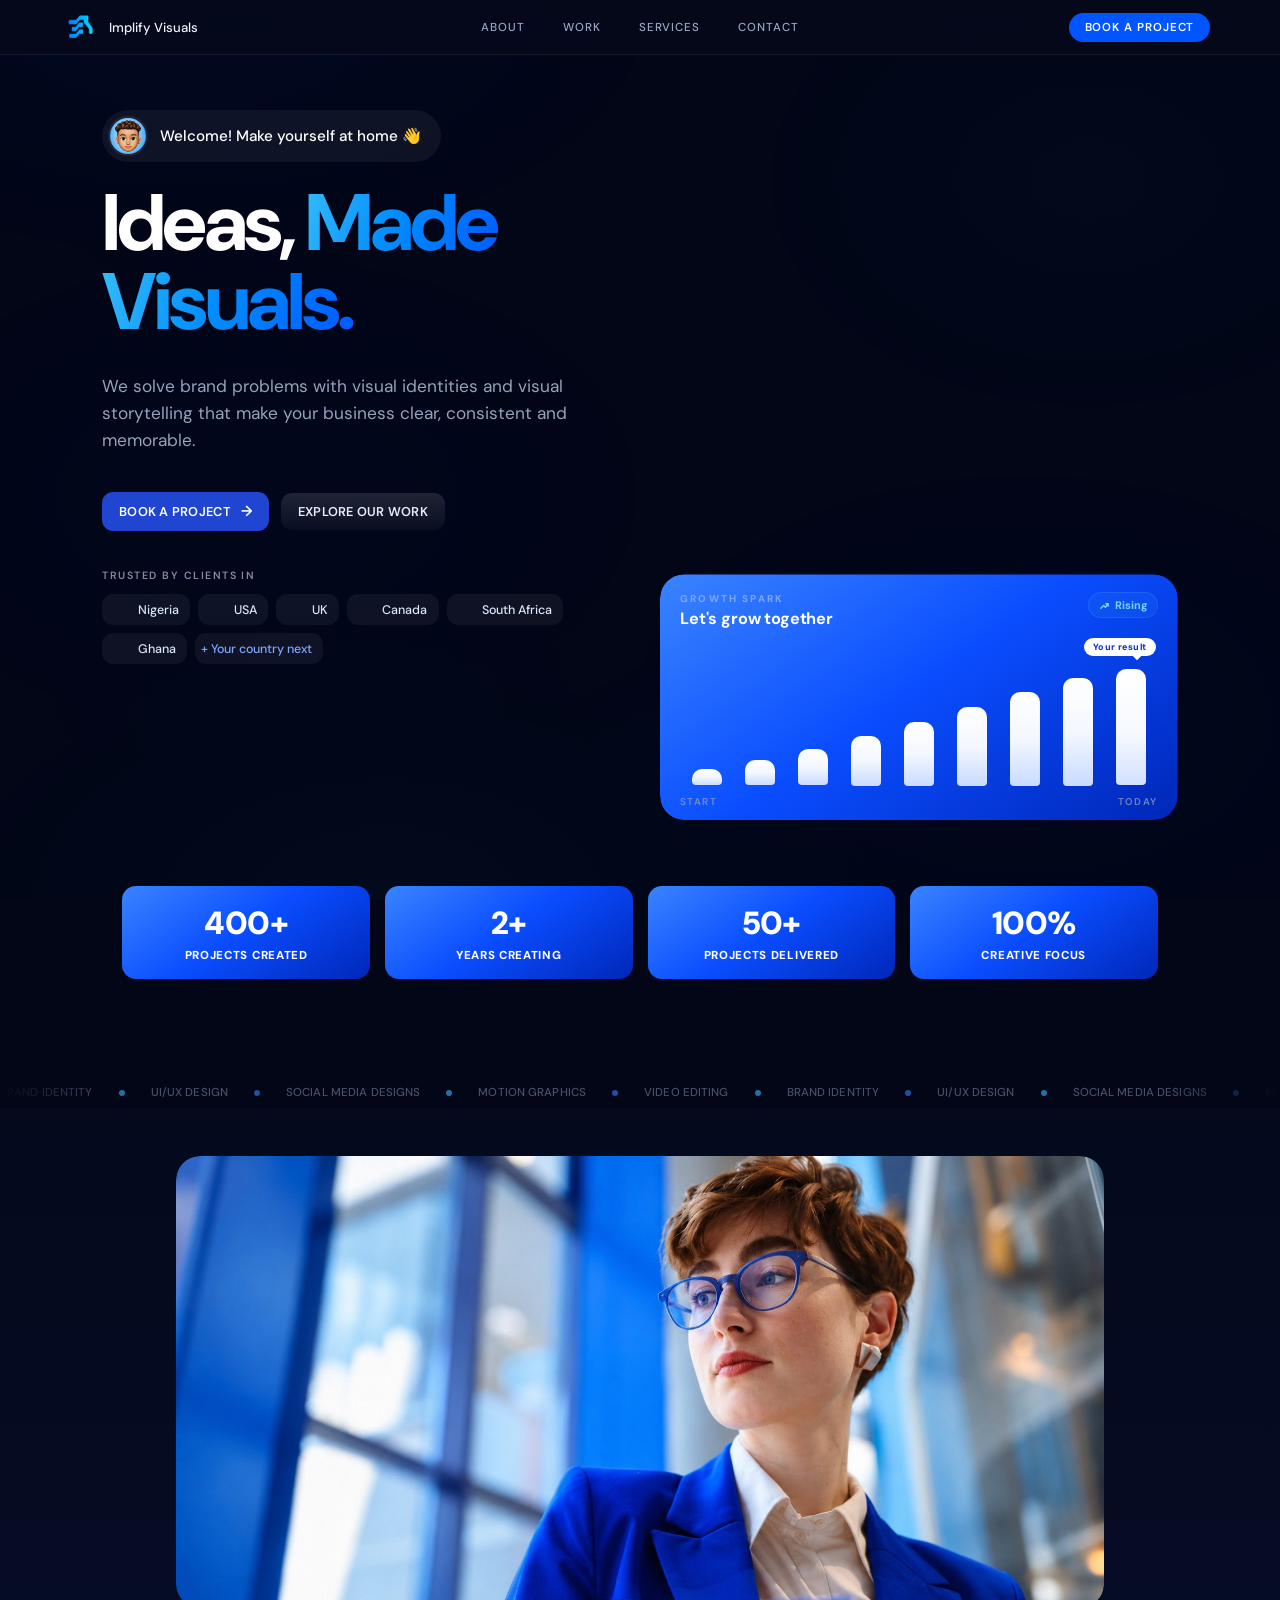
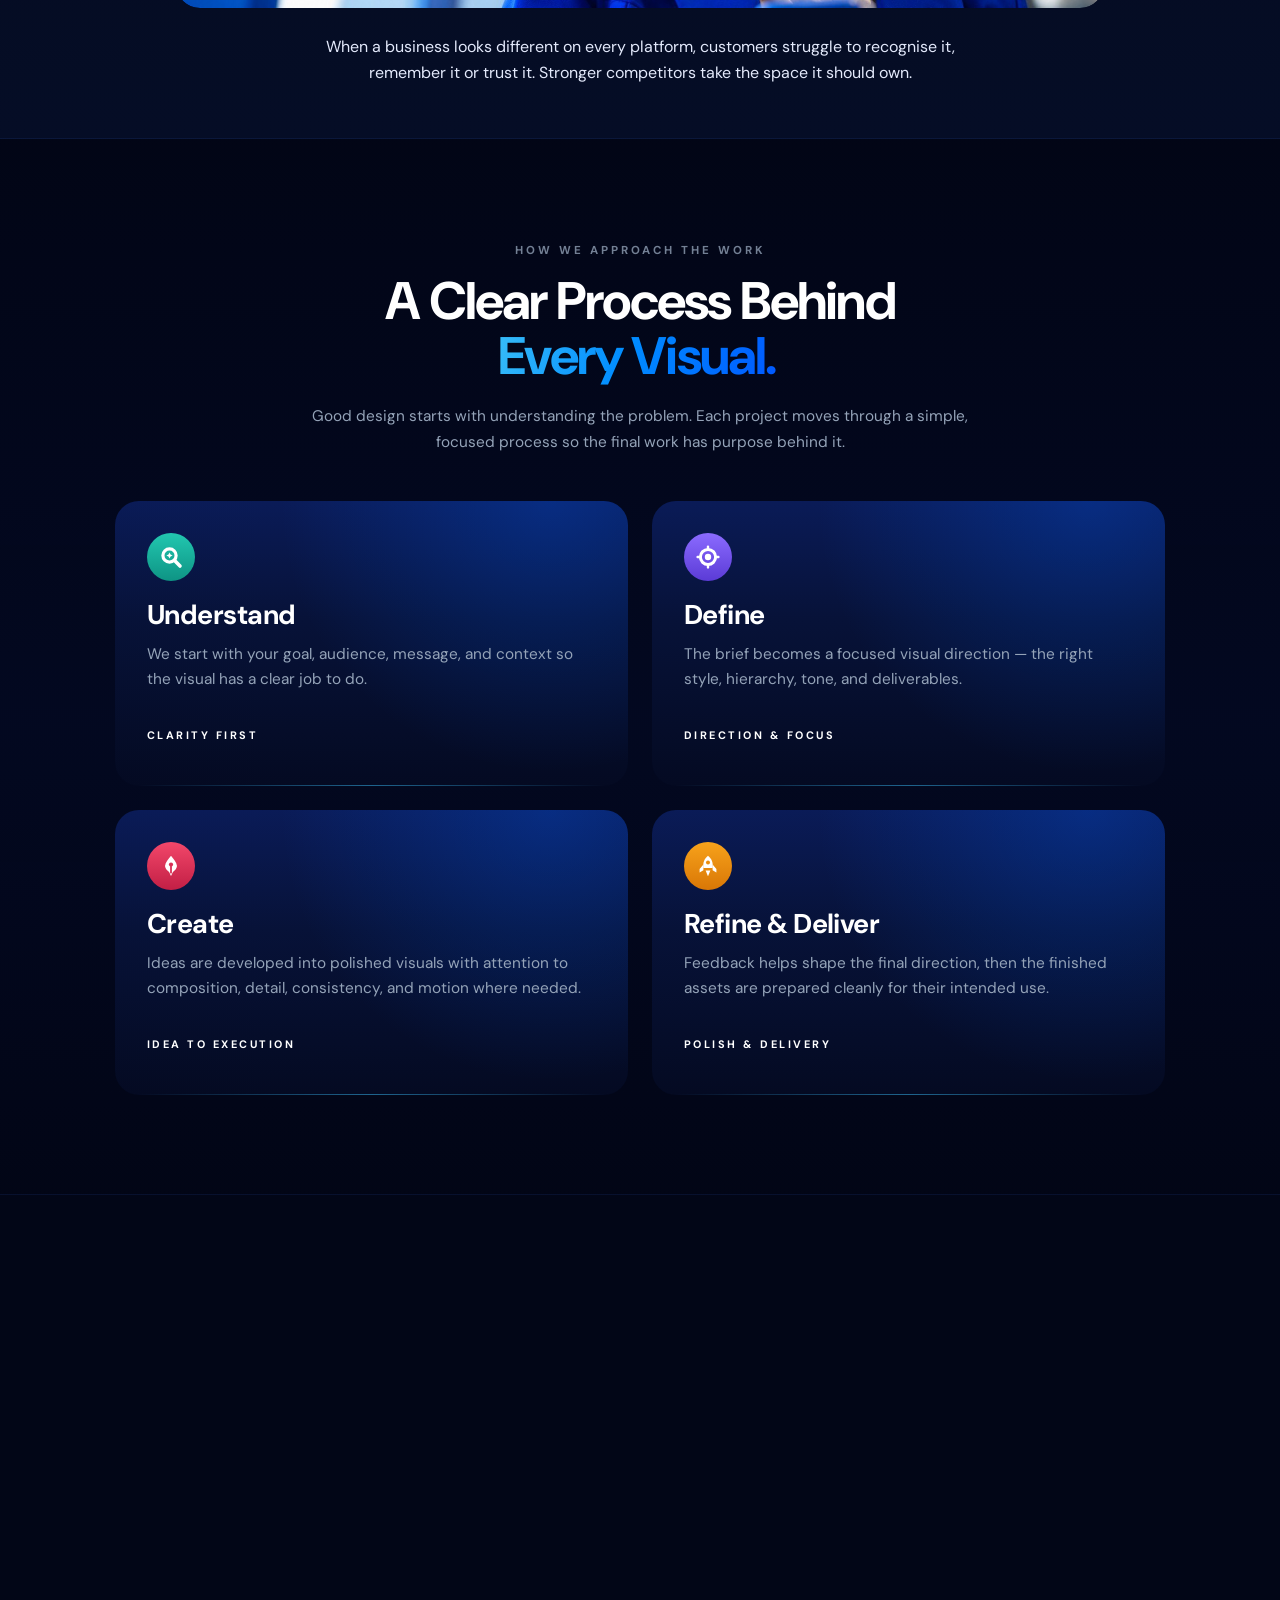
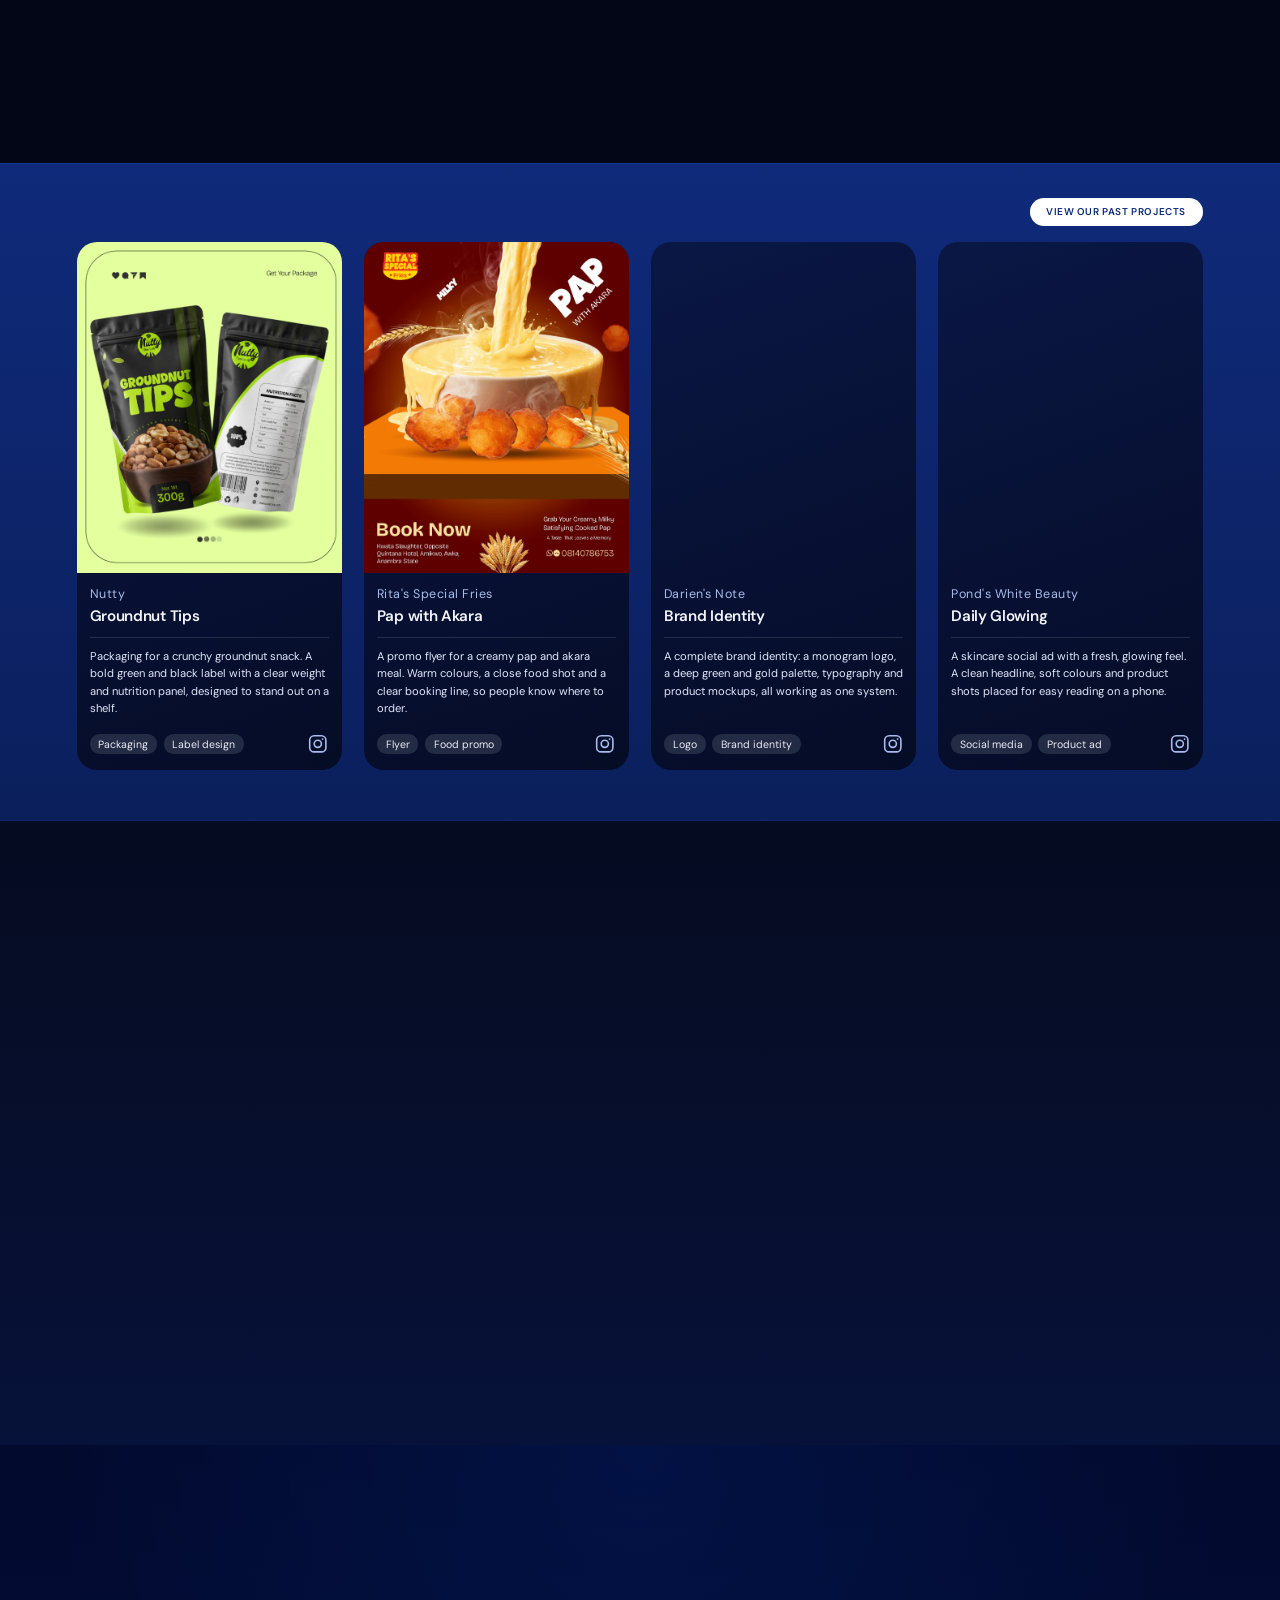
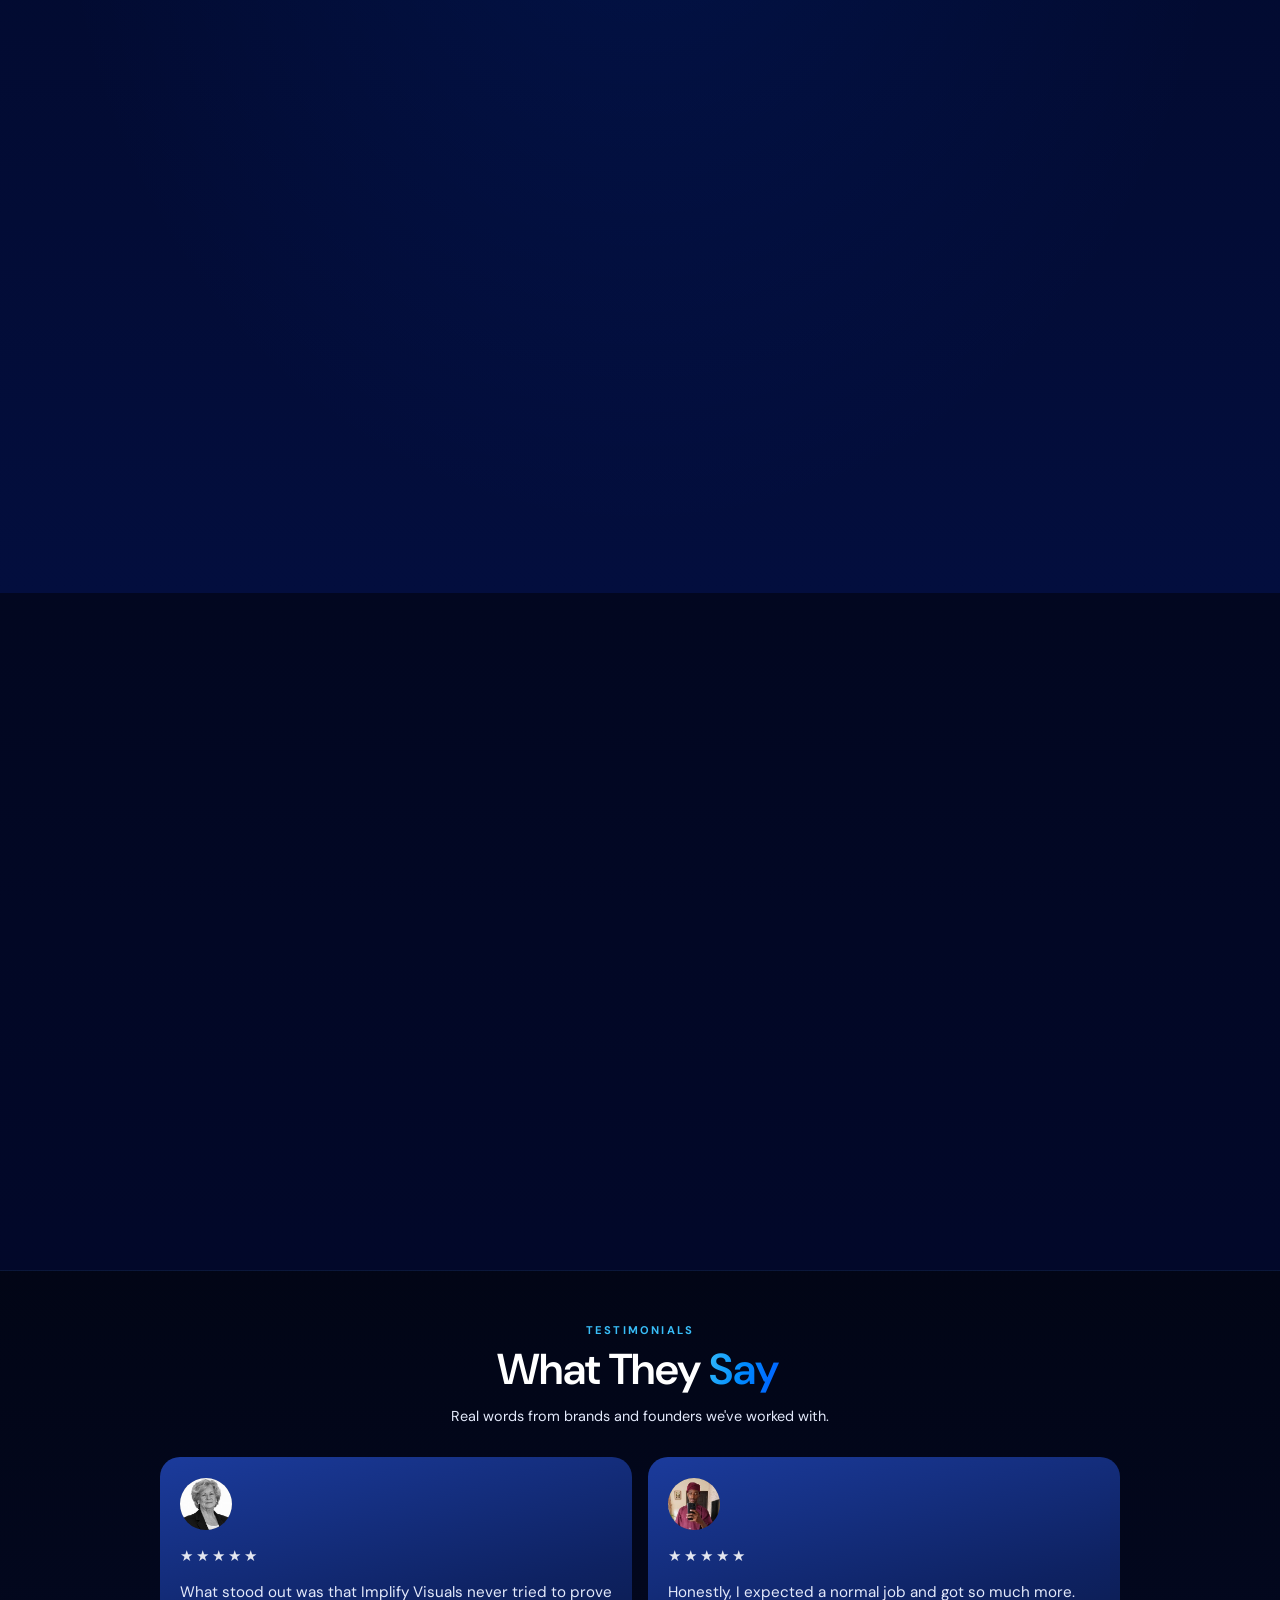
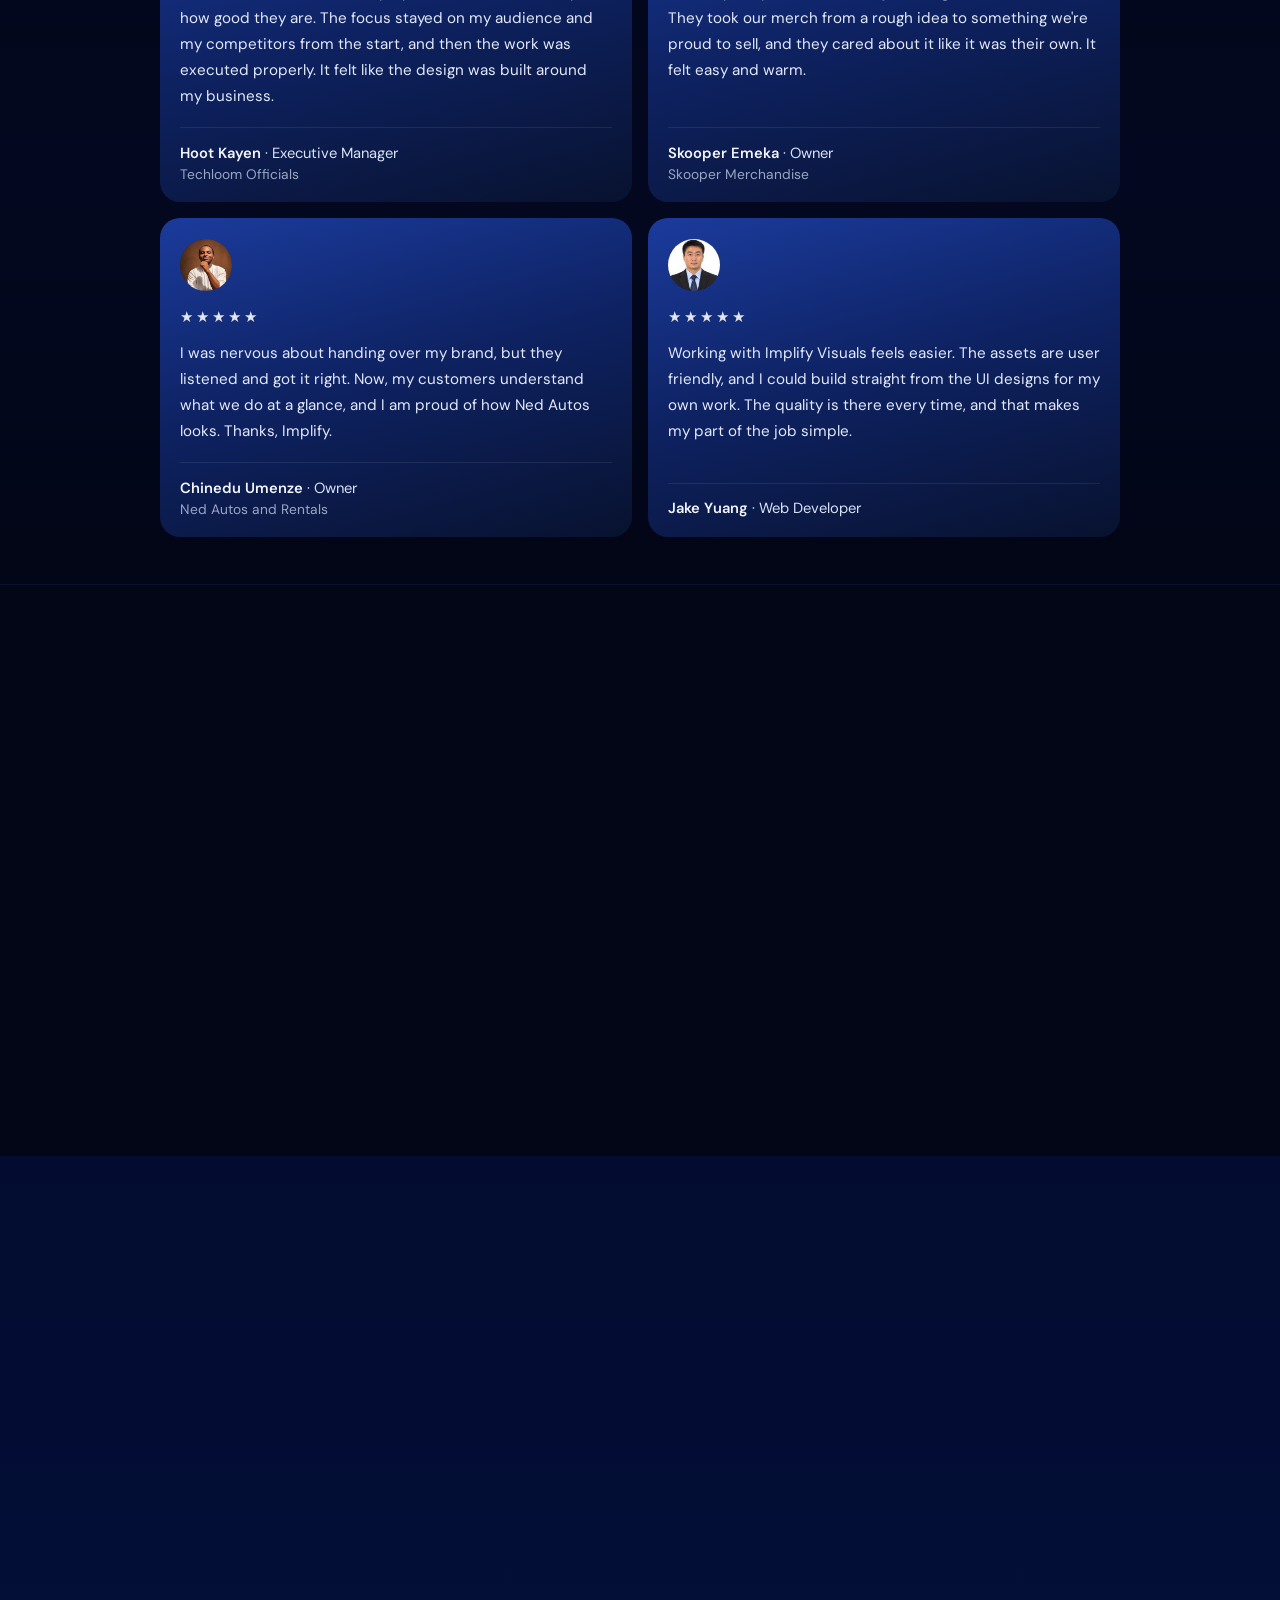
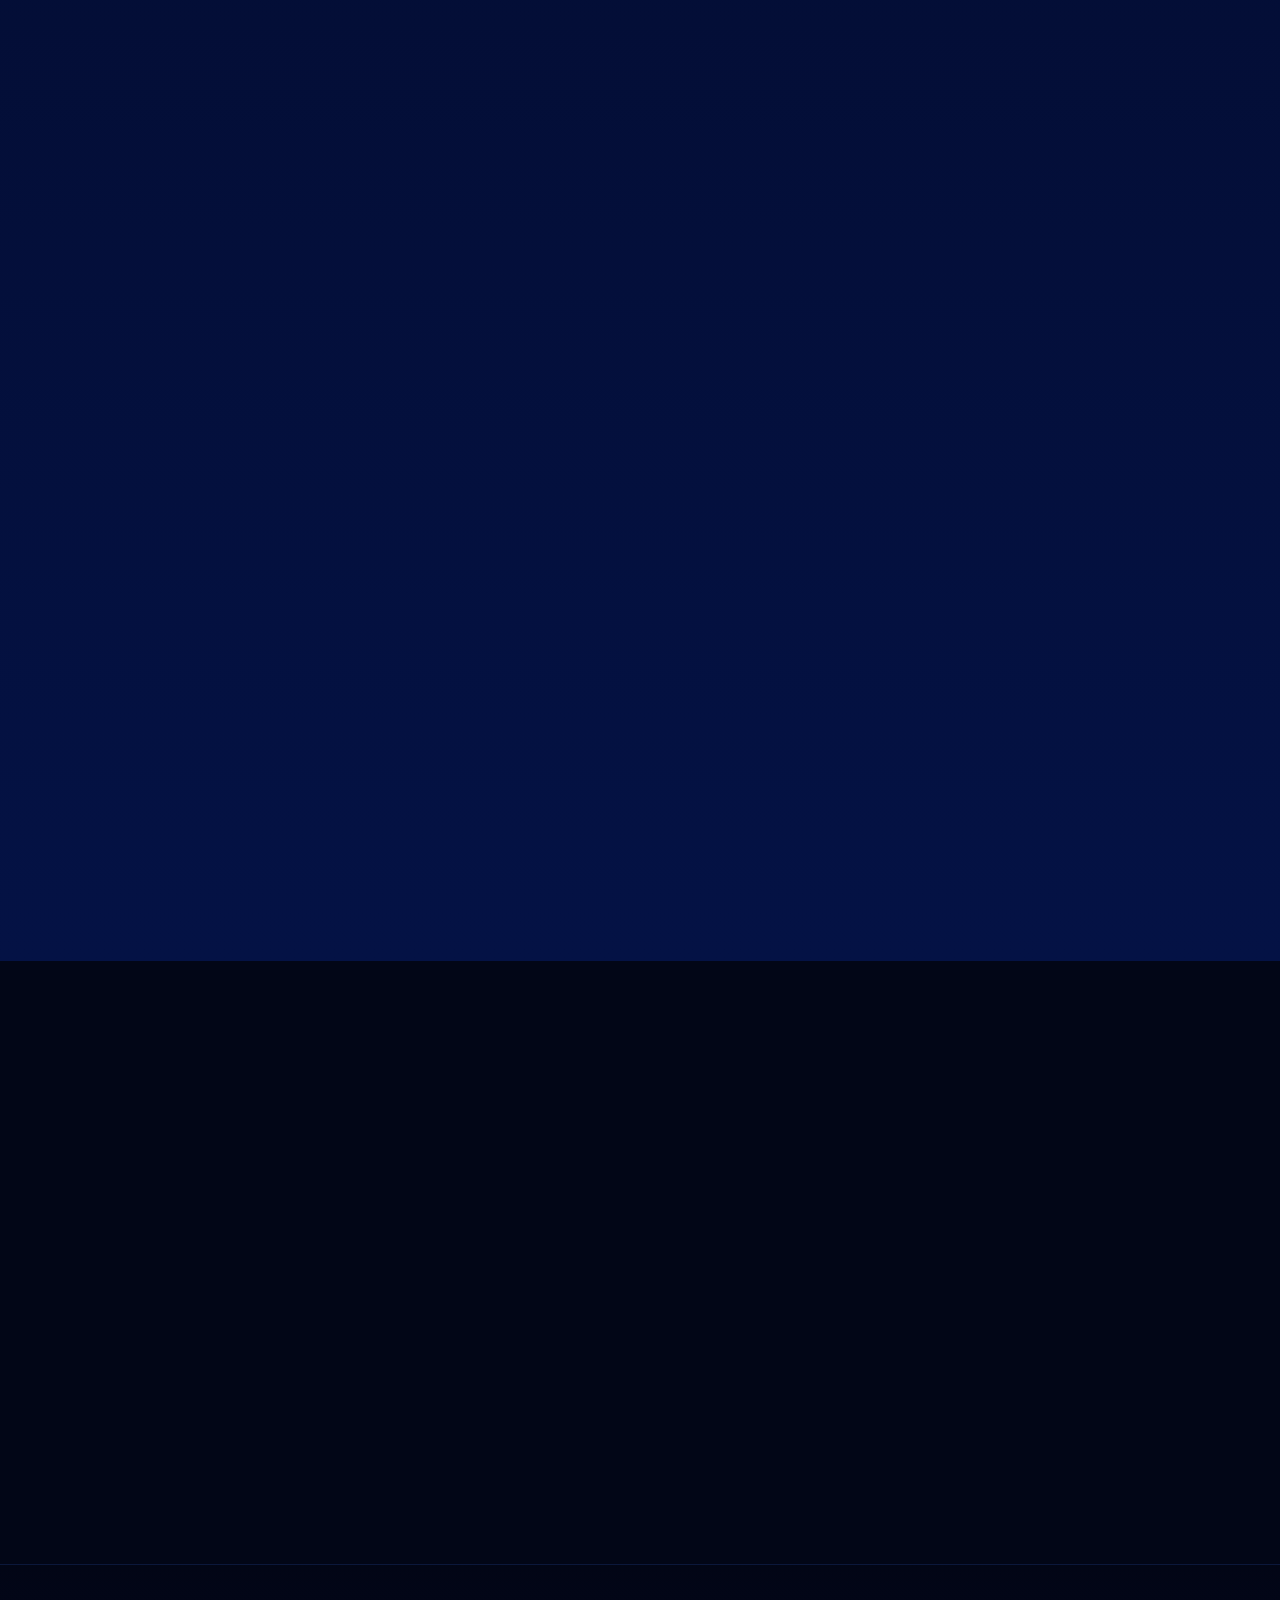
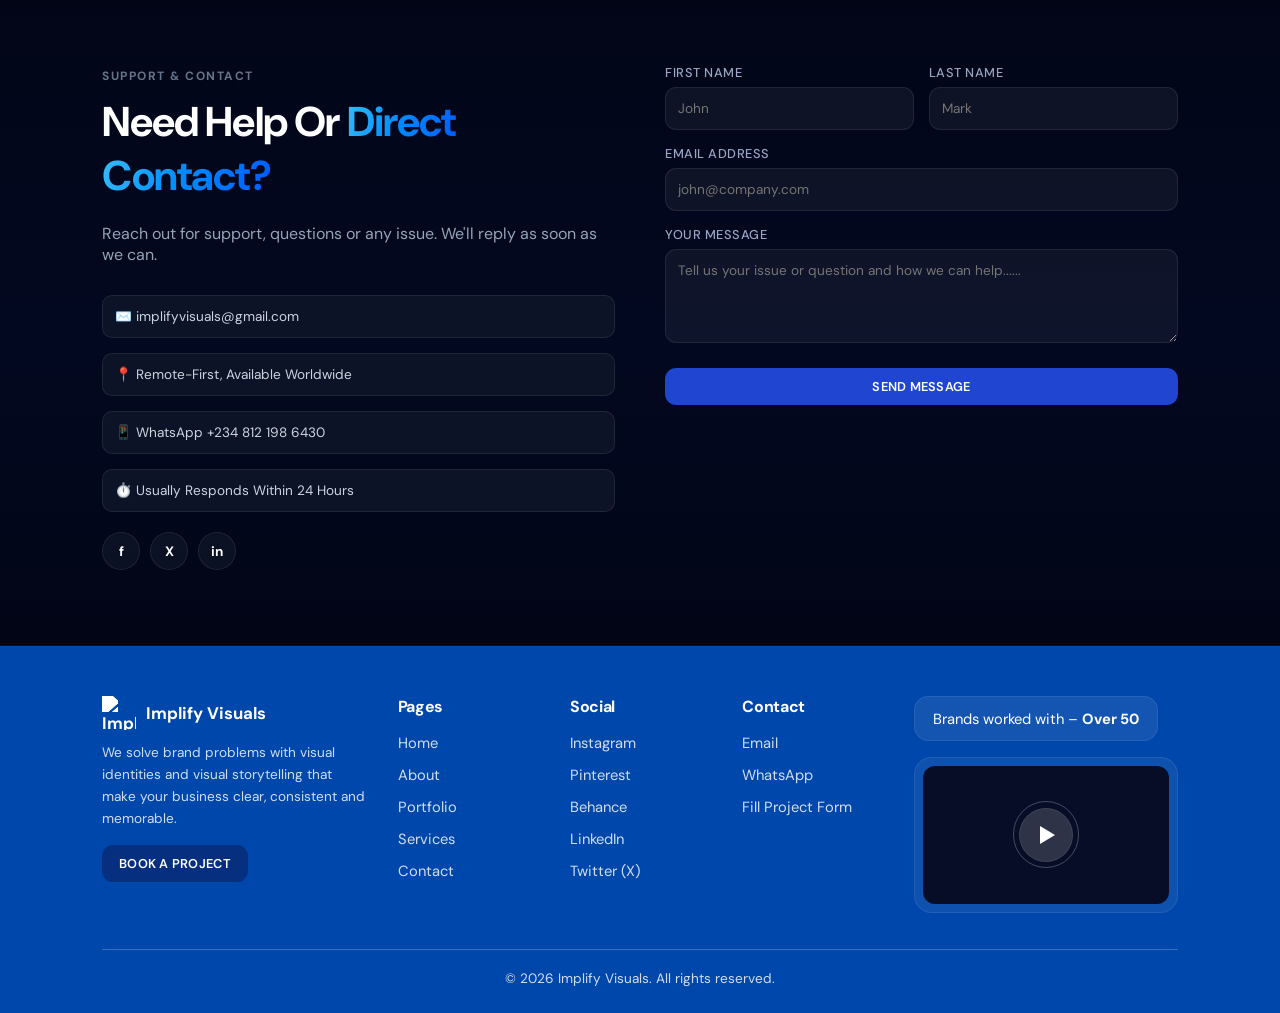
==== index.html @ 75f250cb "Add files via upload" ====
<!DOCTYPE html>
<html lang="en">
<head>
    <link rel="icon" type="image/png" sizes="48x48" href="images/favicon-48.png?v=4">
    <link rel="icon" type="image/png" sizes="96x96" href="images/favicon-96.png?v=4">
    <link rel="icon" type="image/png" sizes="192x192" href="images/favicon-192.png?v=4">
    <link rel="icon" type="image/png" sizes="512x512" href="images/favicon.png?v=4">
    <link rel="shortcut icon" href="favicon.ico?v=4">
    <link rel="apple-touch-icon" sizes="180x180" href="images/apple-touch-icon.png?v=4">
    <script>
    /* Favicon auto-refresh: replace images/favicon.png (same name) and it updates within minutes. */
    (function(){var v=Math.floor(Date.now()/600000);document.querySelectorAll('link[rel*="icon"]').forEach(function(l){l.href=l.getAttribute('href').split('?')[0]+'?v='+v})})();
    </script>

<meta charset="UTF-8">
<meta name="viewport" content="width=device-width, initial-scale=1.0">
<script>(function(){var d=document.documentElement;function n(){try{var s=Math.min(screen.width,screen.height),p=matchMedia("(orientation: portrait)").matches;d.style.setProperty("--vh",(innerHeight/100)+"px");if(s<=600&&p){d.style.setProperty("--hair",(1.05/(devicePixelRatio||1))+"px")}else{d.style.removeProperty("--hair")}}catch(e){}}n();addEventListener("resize",n);addEventListener("orientationchange",n)})();</script>
<title>Implify Visuals | Creative Agency</title>
<meta name="description" content="Explore our work, see clear pricing and book your project online. Creative direction for brands that want to be taken seriously.">
<link rel="canonical" href="https://implify-visuals.vercel.app/">
<meta name="robots" content="index,follow,max-image-preview:large">
<meta property="og:type" content="website">
<meta property="og:site_name" content="Implify Visuals">
<meta property="og:title" content="Implify Visuals | Creative Agency">
<meta property="og:description" content="Explore our work, see clear pricing and book your project online.">
<meta property="og:url" content="https://implify-visuals.vercel.app/">
<meta property="og:image" content="https://implify-visuals.vercel.app/images/og-image.png?v=4">
<meta property="og:image:width" content="1200">
<meta property="og:image:height" content="630">
<meta name="twitter:card" content="summary_large_image">
<meta name="twitter:title" content="Implify Visuals | Creative Agency">
<meta name="twitter:description" content="Explore our work, see clear pricing and book your project online.">
<meta name="twitter:image" content="https://implify-visuals.vercel.app/images/og-image.png?v=4">
<script type="application/ld+json">{"@context":"https://schema.org","@graph":[{"@type":"WebSite","@id":"https://implify-visuals.vercel.app/#website","url":"https://implify-visuals.vercel.app/","name":"Implify Visuals","alternateName":["Implify Visuals Creative Agency"]},{"@type":"Organization","@id":"https://implify-visuals.vercel.app/#org","name":"Implify Visuals","url":"https://implify-visuals.vercel.app/","logo":"https://implify-visuals.vercel.app/images/favicon.png","image":"https://implify-visuals.vercel.app/images/og-image.png","sameAs":["https://www.instagram.com/implify_visuals/"]}]}</script>
<link rel="preload" as="image" href="images/logo-white.png?v=4">
<link rel="preconnect" href="https://fonts.googleapis.com">
<link rel="preconnect" href="https://fonts.gstatic.com" crossorigin>
<link href="https://fonts.googleapis.com/css2?family=DM+Sans:opsz,wght@9..40,300;9..40,400;9..40,500;9..40,600;9..40,700&display=swap" rel="stylesheet">
<link href="https://fonts.googleapis.com/css2?family=Anton&display=swap" rel="stylesheet">
<link rel="stylesheet" href="style.css?v=53">
<link rel="preload" as="image" href="images/miracle-avatar.jpg">
<link rel="stylesheet" href="premium-v56.css?v=95">
<script>(function(){if(!/[?&]debug/.test(location.search))return;var b=document.createElement("pre");b.style.cssText="position:fixed;left:6px;bottom:6px;z-index:2147483647;margin:0;padding:8px 10px;background:#000c;color:#7CFC00;font:11px/1.35 monospace;white-space:pre;border-radius:8px;pointer-events:none";function u(){var v=window.visualViewport,d=document.documentElement;b.textContent=["innerW "+innerWidth,"clientW "+d.clientWidth,"screenW "+screen.width,"dpr "+devicePixelRatio,"vvScale "+(v?v.scale.toFixed(3):"n/a"),"vvW "+(v?v.width.toFixed(1):"n/a"),"zoom "+(d.style.zoom||"none"),"hair "+(d.style.getPropertyValue("--hair")||"none"),"vw "+(d.style.getPropertyValue("--vw")||"none"),"meta "+(document.querySelector("meta[name=viewport]")||{}).content,"f "+(d.getAttribute("data-f")||"n/a"),"tf "+(d.style.getPropertyValue("--tf")||"none"),"ua "+(/Instagram/.test(navigator.userAgent)?"instagram":/Chrome/.test(navigator.userAgent)?"chrome":"other")].join("\n")}document.addEventListener("DOMContentLoaded",function(){document.body.appendChild(b);u();setInterval(u,700)})})();</script>
<script>if(!matchMedia('(prefers-reduced-motion: reduce)').matches&&'IntersectionObserver' in window)document.documentElement.classList.add('rv-on')</script>
<link rel="stylesheet" href="calm.css?v=26">
</head>
<body>
<script>
/* Photos auto-refresh: just replace images/miracle.jpg with a new file (same name). */
(function(){var v=Math.floor(Date.now()/60000);document.addEventListener('DOMContentLoaded',function(){document.querySelectorAll('img[data-live-src]').forEach(function(i){i.src=i.getAttribute('data-live-src')+'?v='+v})});
var q=document.querySelectorAll;})();
</script>

<!-- Header / Navigation -->
<header class="navbar">
    <div class="logo-container">
        <img src="images/logo-white.png?v=4" alt="Implify Visuals" class="logo" width="38" height="38" decoding="async">
        <span class="logo-text">Implify Visuals</span>
    </div>
    <nav class="nav-links" id="navLinks">
        <a href="#about" class="nav-btn">ABOUT</a>
        <a href="#work" class="nav-btn">WORK</a>
        <a href="#services" class="nav-btn">SERVICES</a>
        <a href="#contact" class="nav-btn">CONTACT</a>
        <a href="booking.html" class="nav-book">Book a Project</a>
    </nav>
    <a href="booking.html" class="nav-book-pc">Book a Project</a>
    <button class="nav-toggle" id="navToggle" aria-label="Toggle menu" aria-expanded="false">
        <span></span><span></span><span></span>
    </button>
</header>
<div class="menu-backdrop" id="menuBackdrop" aria-hidden="true"></div>

<!-- Hero Section -->
<section class="hero-section">
    <div class="hero-left">
        <div class="welcome-pill"><img src="images/miracle-memoji2.jpg" alt="Miracle" width="40" height="40"><span>Welcome! Make yourself at home <i aria-hidden="true">👋</i></span></div>
        <h1>Ideas, <span class="accent-text">Made Visuals.</span></h1>
        <p>We solve brand problems with visual identities and visual storytelling that make your business clear, consistent and memorable.</p>
        <div class="hero-buttons">
            <a href="booking.html" class="btn btn-primary">BOOK A PROJECT <span aria-hidden="true">→</span></a>
            <a href="#work" class="btn btn-outline">EXPLORE OUR WORK</a>
        </div>
        <div class="trust-block">
            <span class="trust-label">Trusted by clients in</span>
            <div class="flag-row"><span class="flag-chip" style="--i:0"><img src="https://flagcdn.com/w80/ng.png" alt="" width="22" height="22" loading="lazy" onerror="this.style.visibility='hidden'">Nigeria</span><span class="flag-chip" style="--i:1"><img src="https://flagcdn.com/w80/us.png" alt="" width="22" height="22" loading="lazy" onerror="this.style.visibility='hidden'">USA</span><span class="flag-chip" style="--i:2"><img src="https://flagcdn.com/w80/gb.png" alt="" width="22" height="22" loading="lazy" onerror="this.style.visibility='hidden'">UK</span><span class="flag-chip" style="--i:3"><img src="https://flagcdn.com/w80/ca.png" alt="" width="22" height="22" loading="lazy" onerror="this.style.visibility='hidden'">Canada</span><span class="flag-chip" style="--i:4"><img src="https://flagcdn.com/w80/za.png" alt="" width="22" height="22" loading="lazy" onerror="this.style.visibility='hidden'">South Africa</span><span class="flag-chip" style="--i:5"><img src="https://flagcdn.com/w80/gh.png" alt="" width="22" height="22" loading="lazy" onerror="this.style.visibility='hidden'">Ghana</span><span class="flag-chip more" style="--i:6">+ Your country next</span></div>
        </div>
    </div>
    <div class="hero-right">
        <video class="glass-hero-img" id="heroVideo" autoplay loop muted defaultMuted playsinline webkit-playsinline preload="auto" controls="false" disablepictureinpicture disableremoteplayback x-webkit-airplay="deny" tabindex="-1" aria-hidden="true">
            <source src="images/hand-icons-v2.mp4" type="video/mp4">
        </video>
        <script>if(matchMedia("(max-width: 900px)").matches){var hv=document.getElementById("heroVideo");if(hv){hv.removeAttribute("autoplay");hv.preload="none";hv.querySelectorAll("source").forEach(function(s){s.removeAttribute("src")});hv.load()}}</script>
        <div class="gx-card" aria-hidden="true">
            <div class="gx-head"><div><span class="gx-eyebrow">GROWTH SPARK</span><strong>Let's grow together</strong></div><span class="gx-badge"><svg viewBox="0 0 12 12" width="11" height="11"><path d="M2 9l3-3 2 2 3-4M7.5 4H10v2.5" fill="none" stroke="currentColor" stroke-width="1.6" stroke-linecap="round" stroke-linejoin="round"/></svg>Rising</span></div>
            <div class="gx-chart">
                <span class="gx-grid"></span><span class="gx-grid"></span><span class="gx-grid"></span>
                <svg class="gx-svg" viewBox="0 0 100 100" preserveAspectRatio="none"><defs><linearGradient id="gxA" x1="0" y1="0" x2="0" y2="1"><stop offset="0" stop-color="#38bdf8" stop-opacity=".35"/><stop offset="1" stop-color="#0055ff" stop-opacity="0"/></linearGradient><linearGradient id="gxL" x1="0" x2="1"><stop offset="0" stop-color="#2f7bff"/><stop offset="1" stop-color="#7dd3fc"/></linearGradient></defs><polygon class="gx-area" points="5.56,86 16.67,78 27.78,69 38.89,57 50.00,45 61.11,32 72.22,19 83.33,7 94.44,0 94.4,100 5.6,100" fill="url(#gxA)"/><polyline class="gx-line" pathLength="1" points="5.56,86 16.67,78 27.78,69 38.89,57 50.00,45 61.11,32 72.22,19 83.33,7 94.44,0" fill="none" stroke="url(#gxL)" stroke-width="2.4" stroke-linecap="round" stroke-linejoin="round" vector-effect="non-scaling-stroke"/></svg>
                <div class="gx-cols"><span class="gx-col" style="--h:14;--n:0"><i class="gx-bar"></i><b class="gx-dot"></b></span><span class="gx-col" style="--h:22;--n:1"><i class="gx-bar"></i><b class="gx-dot"></b></span><span class="gx-col" style="--h:31;--n:2"><i class="gx-bar"></i><b class="gx-dot"></b></span><span class="gx-col" style="--h:43;--n:3"><i class="gx-bar"></i><b class="gx-dot"></b></span><span class="gx-col" style="--h:55;--n:4"><i class="gx-bar"></i><b class="gx-dot"></b></span><span class="gx-col" style="--h:68;--n:5"><i class="gx-bar"></i><b class="gx-dot"></b></span><span class="gx-col" style="--h:81;--n:6"><i class="gx-bar"></i><b class="gx-dot"></b></span><span class="gx-col" style="--h:93;--n:7"><i class="gx-bar"></i><b class="gx-dot"></b></span><span class="gx-col" style="--h:100;--n:8"><i class="gx-bar"></i><b class="gx-dot"></b></span></div>
                <em class="gx-tag">Your result</em>
            </div>
            <div class="gx-foot"><span>Start</span><span>Today</span></div>
        </div>
    </div>
</section>

<section class="stats-section">
    <div class="stats-container">
        <div class="stat-card"><h3>400+</h3><p>PROJECTS CREATED</p></div>
        <div class="stat-card"><h3>2+</h3><p>YEARS CREATING</p></div>
        <div class="stat-card"><h3>50+</h3><p>PROJECTS DELIVERED</p></div>
        <div class="stat-card"><h3>100%</h3><p>CREATIVE FOCUS</p></div>
    </div>
</section>

<!-- Marquee Banner -->
<div class="marquee-wrapper" aria-label="Services">
    <div class="marquee-track">
        <div class="marquee-content">
            <span>BRAND IDENTITY</span> <i class="tape-dot"></i> <span>UI/UX DESIGN</span> <i class="tape-dot"></i> <span>SOCIAL MEDIA DESIGNS</span> <i class="tape-dot"></i> <span>MOTION GRAPHICS</span> <i class="tape-dot"></i> <span>VIDEO EDITING</span> <i class="tape-dot"></i> <span>BRAND IDENTITY</span> <i class="tape-dot"></i> <span>UI/UX DESIGN</span> <i class="tape-dot"></i> <span>SOCIAL MEDIA DESIGNS</span> <i class="tape-dot"></i> <span>MOTION GRAPHICS</span> <i class="tape-dot"></i> <span>VIDEO EDITING</span> <i class="tape-dot"></i>
        </div>
        <div class="marquee-content" aria-hidden="true">
            <span>BRAND IDENTITY</span> <i class="tape-dot"></i> <span>UI/UX DESIGN</span> <i class="tape-dot"></i> <span>SOCIAL MEDIA DESIGNS</span> <i class="tape-dot"></i> <span>MOTION GRAPHICS</span> <i class="tape-dot"></i> <span>VIDEO EDITING</span> <i class="tape-dot"></i> <span>BRAND IDENTITY</span> <i class="tape-dot"></i> <span>UI/UX DESIGN</span> <i class="tape-dot"></i> <span>SOCIAL MEDIA DESIGNS</span> <i class="tape-dot"></i> <span>MOTION GRAPHICS</span> <i class="tape-dot"></i> <span>VIDEO EDITING</span> <i class="tape-dot"></i>
        </div>
    </div>
</div>


<!-- Problem -->
<section id="problem" class="prob-section">
    <figure class="prob-fig"><img src="images/problem-laptop.jpg?v=2" alt="A designer reviewing brand work on a laptop" width="1675" height="816" loading="lazy" decoding="async"></figure>
    <div class="prob-text">
        <p>When a business looks different on every platform, customers struggle to recognise it, remember it or trust it. Stronger competitors take the space it should own.</p>
    </div>
</section>

<section id="services" class="strategy-section">
    <div class="strategy-heading">
        <span class="strategy-label">HOW WE APPROACH THE WORK</span>
        <h2>A Clear Process Behind<br><span class="accent-text">Every Visual.</span></h2>
        <p>Good design starts with understanding the problem. Each project moves through a simple, focused process so the final work has purpose behind it.</p>
    </div>

    <div class="strategy-cards">
        <article class="strategy-card" style="--ic:20,184,166">
            <span class="strategy-icon" aria-hidden="true"><svg viewBox="0 0 56 56"><defs><linearGradient id="si0" x1="0" y1="0" x2="0" y2="1"><stop offset="0" stop-color="#22c7b0"/><stop offset="1" stop-color="#0e9484"/></linearGradient></defs><circle cx="28" cy="28" r="28" fill="url(#si0)"/><g transform="translate(14 14) scale(1.1667)"><circle cx="10.5" cy="10.5" r="6.6" fill="none" stroke="#fff" stroke-width="3.2"/><path d="M15.6 15.6L21 21" fill="none" stroke="#fff" stroke-width="3.6" stroke-linecap="round"/><path d="M10.5 7.4l1 2.1 2.1 1-2.1 1-1 2.1-1-2.1-2.1-1 2.1-1z" fill="#fff"/></g></svg></span>
            <h3>Understand</h3>
            <p>We start with your goal, audience, message, and context so the visual has a clear job to do.</p>
            <span class="strategy-meta">CLARITY FIRST</span>
        </article>

        <article class="strategy-card" style="--ic:139,92,246">
            <span class="strategy-icon" aria-hidden="true"><svg viewBox="0 0 56 56"><defs><linearGradient id="si1" x1="0" y1="0" x2="0" y2="1"><stop offset="0" stop-color="#8b6bff"/><stop offset="1" stop-color="#5b3bd6"/></linearGradient></defs><circle cx="28" cy="28" r="28" fill="url(#si1)"/><g transform="translate(14 14) scale(1.1667)"><circle cx="12" cy="12" r="7.6" fill="none" stroke="#fff" stroke-width="3"/><circle cx="12" cy="12" r="3.2" fill="#fff"/><path d="M12 1.6v3.2M12 19.2v3.2M1.6 12h3.2M19.2 12h3.2" stroke="#fff" stroke-width="2.4" stroke-linecap="round"/></g></svg></span>
            <h3>Define</h3>
            <p>The brief becomes a focused visual direction — the right style, hierarchy, tone, and deliverables.</p>
            <span class="strategy-meta">DIRECTION &amp; FOCUS</span>
        </article>

        <article class="strategy-card" style="--ic:244,63,94">
            <span class="strategy-icon" aria-hidden="true"><svg viewBox="0 0 56 56"><defs><linearGradient id="si2" x1="0" y1="0" x2="0" y2="1"><stop offset="0" stop-color="#f2476a"/><stop offset="1" stop-color="#c21f45"/></linearGradient></defs><circle cx="28" cy="28" r="28" fill="url(#si2)"/><g transform="translate(14 14) scale(1.1667)"><path d="M12 1.8c2.6 3.1 5.6 6.6 6 10.2-.2 2.6-2.2 4.6-4.1 5.9L12 22l-1.9-4.1C8.2 16.6 6.2 14.6 6 12c.4-3.6 3.4-7.1 6-10.2z" fill="#fff"/><circle cx="12" cy="10.6" r="2.1" fill="#d92f56"/><path d="M12 12.7v6" stroke="#d92f56" stroke-width="1.8" stroke-linecap="round"/></g></svg></span>
            <h3>Create</h3>
            <p>Ideas are developed into polished visuals with attention to composition, detail, consistency, and motion where needed.</p>
            <span class="strategy-meta">IDEA TO EXECUTION</span>
        </article>

        <article class="strategy-card" style="--ic:245,158,11">
            <span class="strategy-icon" aria-hidden="true"><svg viewBox="0 0 56 56"><defs><linearGradient id="si3" x1="0" y1="0" x2="0" y2="1"><stop offset="0" stop-color="#f7a21b"/><stop offset="1" stop-color="#d97706"/></linearGradient></defs><circle cx="28" cy="28" r="28" fill="url(#si3)"/><g transform="translate(14 14) scale(1.1667)"><path d="M12 1.8c3.8 2.9 5.2 7 4.6 12.2H7.4C6.8 8.8 8.2 4.7 12 1.8z" fill="#fff"/><path d="M7.4 10.6L3.6 15v3.4l3.8-2.2zM16.6 10.6l3.8 4.4v3.4l-3.8-2.2z" fill="#fff"/><path d="M9.6 16.4h4.8L12 22.2z" fill="#fff"/><circle cx="12" cy="8.4" r="2" fill="#eb8d0e"/></g></svg></span>
            <h3>Refine &amp; Deliver</h3>
            <p>Feedback helps shape the final direction, then the finished assets are prepared cleanly for their intended use.</p>
            <span class="strategy-meta">POLISH &amp; DELIVERY</span>
        </article>
    </div>
</section>

<!-- Gallery -->
<section class="gal-section">
    <div class="gal" aria-label="Selected brand work">
        <div class="gal-row gal-left"><div class="gal-track"><div class="gal-set"><img src="images/g-rita-mug.jpg" alt="Rita's Special Fries mug" width="900" height="675" decoding="async" draggable="false"><img src="images/g-andrea-stationery.jpg" alt="Andrea Bank stationery" width="900" height="722" decoding="async" draggable="false"><img src="images/g-puffy-cup.jpg" alt="Puffy Treats cup" width="900" height="900" decoding="async" draggable="false"><img src="images/g-implify-book.jpg?v=4" alt="Implify Visuals poster campaign" width="900" height="559" decoding="async" draggable="false"><img src="images/g-andrea-billboard.jpg?v=4" alt="Praise From Height event ticket design" width="900" height="506" decoding="async" draggable="false"></div><div class="gal-set" aria-hidden="true"><img src="images/g-rita-mug.jpg" alt="" width="900" height="675" decoding="async" draggable="false"><img src="images/g-andrea-stationery.jpg" alt="" width="900" height="722" decoding="async" draggable="false"><img src="images/g-puffy-cup.jpg" alt="" width="900" height="900" decoding="async" draggable="false"><img src="images/g-implify-book.jpg?v=4" alt="Implify Visuals poster campaign" width="900" height="559" decoding="async" draggable="false"><img src="images/g-andrea-billboard.jpg?v=4" alt="Praise From Height event ticket design" width="900" height="506" decoding="async" draggable="false"></div></div></div>
        <div class="gal-row gal-right"><div class="gal-track"><div class="gal-set"><img src="images/g-implify-collage.jpg?v=4" alt="Implify Visuals brand collage" width="900" height="630" decoding="async" draggable="false"><img src="images/g-puffy-beanie.jpg" alt="Puffy Treats beanie" width="900" height="666" decoding="async" draggable="false"><img src="images/g-andrea-wristbands.jpg" alt="Andrea wristbands" width="900" height="900" decoding="async" draggable="false"><img src="images/g-implify-stationery.jpg?v=4" alt="Implify Visuals stationery and brand system" width="900" height="900" decoding="async" draggable="false"></div><div class="gal-set" aria-hidden="true"><img src="images/g-implify-collage.jpg?v=4" alt="Implify Visuals brand collage" width="900" height="630" decoding="async" draggable="false"><img src="images/g-puffy-beanie.jpg" alt="" width="900" height="666" decoding="async" draggable="false"><img src="images/g-andrea-wristbands.jpg" alt="" width="900" height="900" decoding="async" draggable="false"><img src="images/g-implify-stationery.jpg?v=4" alt="Implify Visuals stationery and brand system" width="900" height="900" decoding="async" draggable="false"></div></div></div>
    </div>
</section>


<!-- Past projects -->
<section id="work" class="past-projects-section pj-section" aria-labelledby="pj-title">
    <h2 id="pj-title" class="pj-title">View Our <span class="accent-text">Past Projects</span></h2>
    <div class="pj-grid">
        <a class="pj-card" href="https://www.instagram.com/p/DcgRqicjAMG/" target="_blank" rel="noopener noreferrer" aria-label="Nutty, Groundnut Tips: view on Instagram">
            <img src="images/images1.jpg" alt="Nutty Groundnut Tips" width="1100" height="1376" decoding="async" draggable="false">
            <div class="pj-panel">
                <span class="pj-brand">Nutty</span>
                <h3>Groundnut Tips</h3>
                <p>Packaging for a crunchy groundnut snack. A bold green and black label with a clear weight and nutrition panel, designed to stand out on a shelf.</p>
                <div class="pj-foot"><span class="pj-tags"><i>Packaging</i><i>Label design</i></span><span class="pj-ig" aria-hidden="true"><svg viewBox="0 0 24 24" fill="none" stroke="currentColor" stroke-width="1.8" stroke-linecap="round" stroke-linejoin="round"><rect x="3" y="3" width="18" height="18" rx="5"/><circle cx="12" cy="12" r="4"/><circle cx="17.3" cy="6.7" r="1" fill="currentColor" stroke="none"/></svg></span></div>
            </div>
        </a>
        <a class="pj-card" href="https://www.instagram.com/p/DbgXLohDFms/" target="_blank" rel="noopener noreferrer" aria-label="Rita's Special Fries, Pap with Akara: view on Instagram">
            <img src="images/images2.jpg" alt="Rita's Special Fries Pap with Akara" width="1100" height="1376" decoding="async" draggable="false">
            <div class="pj-panel">
                <span class="pj-brand">Rita's Special Fries</span>
                <h3>Pap with Akara</h3>
                <p>A promo flyer for a creamy pap and akara meal. Warm colours, a close food shot and a clear booking line, so people know where to order.</p>
                <div class="pj-foot"><span class="pj-tags"><i>Flyer</i><i>Food promo</i></span><span class="pj-ig" aria-hidden="true"><svg viewBox="0 0 24 24" fill="none" stroke="currentColor" stroke-width="1.8" stroke-linecap="round" stroke-linejoin="round"><rect x="3" y="3" width="18" height="18" rx="5"/><circle cx="12" cy="12" r="4"/><circle cx="17.3" cy="6.7" r="1" fill="currentColor" stroke="none"/></svg></span></div>
            </div>
        </a>
        <a class="pj-card" href="https://www.instagram.com/p/Da-5rOBDBcD/?img_index=2" target="_blank" rel="noopener noreferrer" aria-label="Darien's Note, Brand Identity: view on Instagram">
            <img src="images/images3.jpg" alt="Darien's Note Brand Identity" width="1100" height="1376" decoding="async" draggable="false">
            <div class="pj-panel">
                <span class="pj-brand">Darien's Note</span>
                <h3>Brand Identity</h3>
                <p>A complete brand identity: a monogram logo, a deep green and gold palette, typography and product mockups, all working as one system.</p>
                <div class="pj-foot"><span class="pj-tags"><i>Logo</i><i>Brand identity</i></span><span class="pj-ig" aria-hidden="true"><svg viewBox="0 0 24 24" fill="none" stroke="currentColor" stroke-width="1.8" stroke-linecap="round" stroke-linejoin="round"><rect x="3" y="3" width="18" height="18" rx="5"/><circle cx="12" cy="12" r="4"/><circle cx="17.3" cy="6.7" r="1" fill="currentColor" stroke="none"/></svg></span></div>
            </div>
        </a>
        <a class="pj-card" href="https://www.instagram.com/p/DbOU5n5DKrI/" target="_blank" rel="noopener noreferrer" aria-label="Pond's White Beauty, Daily Glowing: view on Instagram">
            <img src="images/images4.jpg" alt="Pond's White Beauty Daily Glowing" width="1100" height="1376" decoding="async" draggable="false">
            <div class="pj-panel">
                <span class="pj-brand">Pond's White Beauty</span>
                <h3>Daily Glowing</h3>
                <p>A skincare social ad with a fresh, glowing feel. A clean headline, soft colours and product shots placed for easy reading on a phone.</p>
                <div class="pj-foot"><span class="pj-tags"><i>Social media</i><i>Product ad</i></span><span class="pj-ig" aria-hidden="true"><svg viewBox="0 0 24 24" fill="none" stroke="currentColor" stroke-width="1.8" stroke-linecap="round" stroke-linejoin="round"><rect x="3" y="3" width="18" height="18" rx="5"/><circle cx="12" cy="12" r="4"/><circle cx="17.3" cy="6.7" r="1" fill="currentColor" stroke="none"/></svg></span></div>
            </div>
        </a>
    </div>
    
</section>

<!-- Book a call + steps -->
<section class="call-section">
    <div class="pj-call">
        <div class="quick-message-column">
            <div class="quick-message-block">
                <span class="quick-message-label">BOOK A CALL</span>
                <h2 class="quick-message-title">Talk To Us Live</h2>
                <div class="quick-message-box">
                    <svg class="call-icon" width="44" height="44" viewBox="0 0 24 24" fill="none" stroke="#3b82f6" stroke-width="1.8" stroke-linecap="round" stroke-linejoin="round" aria-hidden="true"><rect x="3" y="4.5" width="18" height="16" rx="3"/><path d="M8 2.5v4M16 2.5v4M3 10h18"/><path d="M9 15l2 2 4-4"/></svg>
                    <p>Pick a time that suits you for a free 30-minute call about your brand and project.</p>
                </div>
                <a class="quick-message-button" href="https://calendly.com/chibuikeisrael587/30min" target="_blank" rel="noopener">Book A Call →</a>
                <p class="quick-message-helper">Free 30-minute call. No commitment.</p>
            </div>
        </div>

        <div class="what-to-expect-column">
            <div class="what-to-expect-block">
                <span class="what-to-expect-label">THE PROBLEM</span>
                <h2 class="what-to-expect-title">Why Brands Fall Behind.</h2>
                <div class="expect-list">
                    <article class="expect-item">
                        <span class="expect-number">01</span>
                        <div>
                            <h3>Nobody Remembers You</h3>
                            <p>Forgettable visuals blend in, so customers can't recall your brand.</p>
                        </div>
                    </article>
                    <article class="expect-item">
                        <span class="expect-number">02</span>
                        <div>
                            <h3>Inconsistent Visuals</h3>
                            <p>Every platform looks different, so trust never gets a chance to build.</p>
                        </div>
                    </article>
                    <article class="expect-item">
                        <span class="expect-number">03</span>
                        <div>
                            <h3>Trust Gets Lost</h3>
                            <p>Weak design makes a good business look unprofessional at first glance.</p>
                        </div>
                    </article>
                    <article class="expect-item">
                        <span class="expect-number">04</span>
                        <div>
                            <h3>Competitors Take Over</h3>
                            <p>Stronger visuals win the attention and the sales that should be yours.</p>
                        </div>
                    </article>
                </div>
            </div>
        </div>
    </div>
</section>


<section id="how-it-works" class="workflow-section">
    <div class="workflow-grid">
        <div class="workflow-copy">
            <span class="wf-kicker">HOW IT WORKS</span>
            <h2>Here's How We'll <span class="accent-text">Work Together.</span></h2>
            <p>No long emails, no confusion. Watch how a project moves, or tap a step to see it in the chat.</p>
            <div class="wf-steps">
                <button type="button" class="wf-step"><span class="wf-num">1</span><span><h4>You start a project</h4><p>Pick a service and book, or send us a quick message.</p></span></button>
                <button type="button" class="wf-step"><span class="wf-num">2</span><span><h4>We start the conversation</h4><p>We discuss your idea, confirm scope, timeline and quote.</p></span></button>
                <button type="button" class="wf-step"><span class="wf-num">3</span><span><h4>Concepts and refinements</h4><p>You get concepts, give feedback, and we refine until it's right.</p></span></button>
                <button type="button" class="wf-step"><span class="wf-num">4</span><span><h4>You get your final files</h4><p>Clean, ready-to-use files delivered to you.</p></span></button>
            </div>
        </div>
        <div class="phone-wrap">
            <div class="phone" aria-label="Animated chat preview">
                <div class="phone-screen">
                    <div class="phone-notch"><i class="pn-dot"></i><i class="pn-cam"></i></div>
                    <div class="phone-status"><span>9:41</span><span class="ps-r"><span>5G</span><span class="batt" aria-label="Battery 100%"><b>100</b></span></span></div>
                    <div class="chat-head"><img src="images/chat-avatar.png?v=4" alt="" width="32" height="32"><div><b>Implify Visuals</b><small>online</small></div></div>
                    <div class="chat-body" aria-live="off"></div>
                    <div class="chat-input" aria-hidden="true"><span>Let’s talk about your brand…</span><em>➤</em></div>
                </div>
            </div>
        </div>
    </div>
</section>

<section class="promise-section" id="promise">
    <div class="promise-grid">
        <div class="ring-wrap" id="promiseRing" aria-hidden="true">
            <div class="ring-glow"></div>
            <svg class="ring-svg" viewBox="0 0 200 200"><defs><linearGradient id="ringG" x1="0" y1="0" x2="1" y2="1"><stop offset="0" stop-color="#7dd3fc"/><stop offset=".5" stop-color="#2f7bff"/><stop offset="1" stop-color="#0038ff"/></linearGradient></defs>
                <circle class="ring-track" cx="100" cy="100" r="82"/><circle class="ring-prog" cx="100" cy="100" r="82" pathLength="1"/></svg>
            <div class="ring-knob"><i></i></div>
            <div class="ring-core"><svg class="ring-clock" id="ringClock" viewBox="0 0 300 100"></svg></div>
        </div>
        <div class="promise-copy">
            <div class="promise-count" aria-label="100 percent"><b id="promiseNum">0</b><span>%</span></div>
            <h2>Fully focused on every brand we build.</h2>
            <p>Your full attention, from first message to final files.</p>
        </div>
    </div>
</section>

<!-- Testimonials -->
<section class="reviews-section rv-section">
    <span class="section-label">TESTIMONIALS</span>
    <h2 class="section-title">What They <span class="accent-text">Say</span></h2>
    <p class="section-sub">Real words from brands and founders we've worked with.</p>
    <div class="rv-grid">
        <article class="rv-card">
            <img class="rv-av" src="images/rv-hoot.jpg" alt="Hoot Kayen" width="52" height="52" loading="lazy" decoding="async" style="object-position:center 22%">
            <div class="rv-stars" aria-label="5 out of 5 stars">★★★★★</div>
            <p class="rv-q">What stood out was that Implify Visuals never tried to prove how good they are. The focus stayed on my audience and my competitors from the start, and then the work was executed properly. It felt like the design was built around my business.</p>
            <div class="rv-who"><strong>Hoot Kayen</strong><span> · Executive Manager</span><em>Techloom Officials</em></div>
        </article>
        <article class="rv-card">
            <img class="rv-av" src="images/rv-skooper.jpg" alt="Skooper Emeka" width="52" height="52" loading="lazy" decoding="async" style="object-position:center 20%">
            <div class="rv-stars" aria-label="5 out of 5 stars">★★★★★</div>
            <p class="rv-q">Honestly, I expected a normal job and got so much more. They took our merch from a rough idea to something we're proud to sell, and they cared about it like it was their own. It felt easy and warm.</p>
            <div class="rv-who"><strong>Skooper Emeka</strong><span> · Owner</span><em>Skooper Merchandise</em></div>
        </article>
        <article class="rv-card">
            <img class="rv-av" src="images/rv-chinedu.jpg" alt="Chinedu Umenze" width="52" height="52" loading="lazy" decoding="async" style="object-position:center 24%">
            <div class="rv-stars" aria-label="5 out of 5 stars">★★★★★</div>
            <p class="rv-q">I was nervous about handing over my brand, but they listened and got it right. Now, my customers understand what we do at a glance, and I am proud of how Ned Autos looks. Thanks, Implify.</p>
            <div class="rv-who"><strong>Chinedu Umenze</strong><span> · Owner</span><em>Ned Autos and Rentals</em></div>
        </article>
        <article class="rv-card">
            <img class="rv-av" src="images/rv-jake.jpg" alt="Jake Yuang" width="52" height="52" loading="lazy" decoding="async" style="object-position:center 22%">
            <div class="rv-stars" aria-label="5 out of 5 stars">★★★★★</div>
            <p class="rv-q">Working with Implify Visuals feels easier. The assets are user friendly, and I could build straight from the UI designs for my own work. The quality is there every time, and that makes my part of the job simple.</p>
            <div class="rv-who"><strong>Jake Yuang</strong><span> · Web Developer</span></div>
        </article>
    </div>
</section>

<!-- About -->
<section id="about" class="about-section">
    <div class="about-left">
        <h2>About The <span class="accent-text">Studio</span></h2>
        <p>Implify Visuals is a brand and visual storytelling studio led by Miracle. We help businesses build identities that are clear, consistent and memorable, so they can compete with confidence and be recognised in their market.</p>
        <p><strong>Strategy leads every project, and design follows.</strong></p>
    </div>
    <div class="about-right">
        <div class="profile-card-wrapper">
            <img src="images/miracle.jpg?v=3" alt="Miracle" class="profile-img" width="1100" height="1467" decoding="async">
            <div class="profile-tag"><strong>Israel Chibuikem Miracle</strong><span>Founder, Implify Visuals</span></div>
        </div>
    </div>
</section>

<section id="faq" class="clarity-section">
    <div class="clarity-grid">
        <div class="faq-card">
            <div class="faq-header">LET'S START WITH CLARITY. &gt;</div>
            <div class="faq-item">
                <div class="faq-num">1</div>
                <div class="faq-text">
                    <h4>How Much Does a Project Cost?</h4>
                    <p>Pricing depends on the project scope, complexity, and deliverables. We'll provide a clear quote after discussing your needs.</p>
                </div>
            </div>
            <div class="faq-item">
                <div class="faq-num">2</div>
                <div class="faq-text">
                    <h4>How Long Does a Project Take?</h4>
                    <p>Every project is different. We'll agree on a clear timeline before we begin.</p>
                </div>
            </div>
            <div class="faq-item">
                <div class="faq-num">3</div>
                <div class="faq-text">
                    <h4>How Does The Process Work?</h4>
                    <p>We chat, discuss and analyse your brief to pin down the exact problem your project should solve.</p>
                </div>
            </div>
        </div>

        <div class="need-card">
            <h3>Ready To <span class="accent-text">Get Started?</span></h3>
            <p>Pay online for instant access to your invoice, or submit our short form to request a manual conversation for your project.</p>
            <div class="need-buttons">
                <a href="booking.html" class="btn btn-primary-sm">BOOK A PROJECT</a>
                <a href="https://forms.gle/1AbKCTyBQ4nzsjRT8" target="_blank" class="btn btn-outline-sm">FILL PROJECT FORM</a>
            </div>
            <div class="process-img-box">
                <img class="process-gif" src="images/process.jpg?v=4" alt="Implify Visuals project process" width="800" height="496" loading="lazy" decoding="async">
            </div>
        </div>
    </div>

    <div class="services-triple-grid">
        <a href="https://www.instagram.com/p/DcoYhiDjHPF/?igsi=MTU3MXZyZGpiaTF1bw==" target="_blank" class="service-card">
            <h2>01 ★★★</h2>
            <p>Check Out on Our<br><strong>Brand Identity Designs</strong></p>
        </a>
        <a href="https://www.instagram.com/p/DbGmC6ODKfu/?igsi=NXJieHR1cXdzcXh2" target="_blank" class="service-card">
            <h2>02 ★★★</h2>
            <p>Check Out on Our<br><strong>UI/UX Designs</strong></p>
        </a>
        <a href="https://www.instagram.com/p/DZ5LT5JjGDc/?igsi=MTNlcDg2bGVtcHpwNA==" target="_blank" class="service-card">
            <h2>03 ★★★</h2>
            <p>Check Out on Our<br><strong>Social Media Designs</strong></p>
        </a>
        <a href="https://www.instagram.com/p/DgDThVFjBKs/?img_index=6&amp;cnvx=MXZkb2szajBpczkxdg==" target="_blank" rel="noopener" class="service-card">
            <h2>04 ★★★</h2>
            <p>Check Out on Our<br><strong>Church Flyer Designs</strong></p>
        </a>
    </div>
    <div class="motion-wrap">
        <div class="motion-glass">
            <div class="motion-stage vid-card">
                <video preload="none" playsinline poster="images/andrea-bank-poster.jpg?v=1" aria-label="Motion graphics for Andrea Bank"><source src="images/andrea-bank.mp4" type="video/mp4"></video>
                <button type="button" class="vid-play" aria-label="Play motion graphics video"></button>
            </div>
            <div class="motion-info">
                <span class="motion-eyebrow">MOTION GRAPHICS</span>
                <h3>Motion Graphics for Andrea Bank</h3>
                <p>From declined payments to rewards and live dashboards, a fast, clear story that makes banking feel simple and gets people to watch to the end.</p>
                <div class="motion-rate" aria-label="Rated 5 out of 5"><span class="stars">★★★★★</span><b>5.0</b><em>Client rating</em></div>
            </div>
        </div>
    </div>
</section>

<section class="tools-elevate-section" id="start">
    <div class="dual-grid">
        <div class="tools-card">
            <span class="tools-label">TOOLS &amp; EXPERTISE</span>
            <div class="tools-pills">
                <span class="tool-pill">Pixellab</span>
                <span class="tool-pill">Canva</span>
                <span class="tool-pill">Photoshop</span>
                <span class="tool-pill">Illustrator</span>
                <span class="tool-pill">After Effects</span>
                <span class="tool-pill">Blender</span>
                <span class="tool-pill">GitHub</span>
                <span class="tool-pill">Cinema 4D</span>
                <span class="tool-pill">Premiere Pro</span>
                <span class="tool-pill">Node Video</span>
            </div>
        </div>
        <div class="dual-card elevate-card">
            <h3>Ready To Elevate Your Brand</h3>
            <img class="dual-gif" src="images/elevate.jpg?v=4" alt="Implify Visuals elevate graphic" width="800" height="450" loading="lazy" decoding="async">
            <div class="elevate-btns">
                <a href="booking.html" class="btn btn-primary-xs">Book A Project</a>
                <a href="https://www.instagram.com/implify_visuals/" target="_blank" class="btn btn-outline-xs">View Instagram</a>
            </div>
        </div>
    </div>
</section>

<section id="contact" class="contact-section">
    <div class="contact-grid">
        <div class="contact-left">
            <span class="sub-label">SUPPORT &amp; CONTACT</span>
            <h2>Need Help Or <span class="accent-text">Direct Contact?</span></h2>
            <p>Reach out for support, questions or any issue. We'll reply as soon as we can.</p>
            <div class="contact-info-list">
                <a class="info-pill" href="https://mail.google.com/mail/u/0/?ui=2#inbox" target="_blank">✉️ implifyvisuals@gmail.com</a>
                <div class="info-pill">📍 Remote-First, Available Worldwide</div>
                <a class="info-pill" href="https://wa.me/2348121986430" target="_blank">📱 WhatsApp +234 812 198 6430</a>
                <div class="info-pill">⏱️ Usually Responds Within 24 Hours</div>
            </div>
            <div class="social-row">
                <a href="https://www.facebook.com/share/19oryr83oH/" target="_blank" class="social-btn">f</a>
                <a href="https://x.com/chibuike_i67802" target="_blank" class="social-btn">X</a>
                <a href="https://www.linkedin.com/in/classix-media-7600953a8" target="_blank" class="social-btn">in</a>
            </div>
        </div>

        <div class="contact-right">
            <form class="contact-form" id="contactForm">
                <div class="form-row">
                    <div class="form-group">
                        <label>FIRST NAME</label>
                        <input type="text" id="firstName" name="first_name" placeholder="John" required>
                    </div>
                    <div class="form-group">
                        <label>LAST NAME</label>
                        <input type="text" id="lastName" name="last_name" placeholder="Mark" required>
                    </div>
                </div>
                <div class="form-group">
                    <label>EMAIL ADDRESS</label>
                    <input type="email" id="email" name="email" placeholder="john@company.com" required>
                </div>
<div class="form-group">
                    <label>YOUR MESSAGE</label>
                    <textarea id="message" name="message" rows="4" placeholder="Tell us your issue or question and how we can help......" required></textarea>
                </div>
                <div class="form-submit-row">
                    <button type="submit" class="btn btn-primary btn-submit">SEND MESSAGE</button>
                </div>
            </form>
        </div>
    </div>
</section>

<footer class="site-footer">
    <div class="footer-grid">
        <div class="footer-brand">
            <div class="footer-logo"><img src="images/logo-mono-white.png?v=4" alt="Implify Visuals" width="34" height="34" loading="lazy" decoding="async"><span>Implify Visuals</span></div>
            <p>We solve brand problems with visual identities and visual storytelling that make your business clear, consistent and memorable.</p>
            <a href="booking.html" class="btn btn-primary-sm">BOOK A PROJECT</a>
        </div>
        <div class="footer-col"><h4>Pages</h4>
            <a href="index.html">Home</a><a href="#about">About</a><a href="#work">Portfolio</a><a href="#services">Services</a><a href="#contact">Contact</a>
        </div>
        <div class="footer-col"><h4>Social</h4>
            <a href="https://www.instagram.com/implify_visuals/" target="_blank" rel="noopener">Instagram</a>
            <a href="https://pin.it/CNLsnCQkK" target="_blank" rel="noopener">Pinterest</a>
            <a href="https://www.behance.net/chibuikeisrael" target="_blank" rel="noopener">Behance</a>
            <a href="https://www.linkedin.com/in/classix-media-7600953a8" target="_blank" rel="noopener">LinkedIn</a>
            <a href="https://x.com/chibuike_i67802" target="_blank" rel="noopener">Twitter (X)</a>
        </div>
        <div class="footer-col"><h4>Contact</h4>
            <a href="mailto:implifyvisuals@gmail.com">Email</a>
            <a href="https://wa.me/2348121986430" target="_blank" rel="noopener">WhatsApp</a>
            <a href="https://forms.gle/1AbKCTyBQ4nzsjRT8" target="_blank" rel="noopener">Fill Project Form</a>
        </div>
        <div class="footer-video">
            <span class="fv-pill">Brands worked with – <strong>Over 50</strong></span>
            <div class="fv-frame"><div class="fv-stage vid-card">
                <video preload="none" playsinline poster="images/creative-direction-poster.jpg?v=1" aria-label="What is creative direction? Video"><source src="images/creative-direction.mp4" type="video/mp4"></video>
                <button type="button" class="vid-play" aria-label="Play video"></button>
            </div></div>
        </div>
    </div>
    <p class="footer-copy">© <span id="year"></span> Implify Visuals. All rights reserved.</p>
</footer>

<script>
(function(){
  var v=document.getElementById('heroVideo');if(!v)return;
  v.removeAttribute('controls');v.controls=false;v.muted=true;v.defaultMuted=true;v.playsInline=true;
  v.setAttribute('muted','');v.setAttribute('playsinline','');
  function go(){var p;try{p=v.play()}catch(e){}if(p&&p.catch)p.catch(function(){})}
  go();
  v.addEventListener('loadedmetadata',go);v.addEventListener('canplay',go);
  v.addEventListener('pause',function(){if(!document.hidden)setTimeout(go,50)});
  document.addEventListener('visibilitychange',function(){if(!document.hidden)go()});
  window.addEventListener('pageshow',go);window.addEventListener('focus',go);
  ['touchstart','touchend','click','scroll'].forEach(function(e){window.addEventListener(e,go,{passive:true,once:true})});
  if('IntersectionObserver' in window){new IntersectionObserver(function(en){if(en[0].isIntersecting)go()}).observe(v)}
  var n=0,t=setInterval(function(){if(!v.paused||++n>10)clearInterval(t);else go()},500);
  var nb=document.querySelector('.navbar');
  if(nb){var f=function(){nb.classList.toggle('scrolled',window.scrollY>20)};f();window.addEventListener('scroll',f,{passive:true})}
})();
</script>
<script>
(function(){
  var i=document.getElementById('intro'),ok=document.getElementById('introOk');
  if(!i)return;
  setTimeout(function(){i.classList.add('in')},120);
  ok.addEventListener('click',function(){i.classList.add('out');document.documentElement.classList.remove('intro-lock');setTimeout(function(){i.remove()},800);window.scrollTo(0,0)});
})();
</script>
<script>
/* blur-to-sharp slide-up reveal: each block animates once as it enters the screen */
(function(){
  var d=document.documentElement;if(!d.classList.contains('rv-on'))return;
  var sel=['.idc-card','.prob-fig','.prob-text','.gal','.pj-title','.pj-grid','.pj-more','.pj-call .quick-message-block','.pj-call .what-to-expect-block','.workflow-grid > *','.rv-section .section-label','.rv-section .section-title','.rv-section .section-sub','.rv-card','.strategy-card','.about-left','.about-right','.clarity-grid > *','.dual-grid > *','.contact-grid > *'];
  var els=[],seen=new Map();
  sel.forEach(function(s){document.querySelectorAll(s).forEach(function(e){
    if(e.classList.contains('rv'))return;
    var p=e.parentNode,n=seen.get(p)||0;seen.set(p,n+1);
    e.style.setProperty('--rd',Math.min(n*80,320)+'ms');e.classList.add('rv');els.push(e)})});
  document.querySelectorAll('.strategy-card').forEach(function(e,i){e.style.setProperty('--rd',((i%2)*150)+'ms')});
  var io=new IntersectionObserver(function(en){en.forEach(function(x){
    if(!x.isIntersecting)return;var e=x.target;io.unobserve(e);
    requestAnimationFrame(function(){e.classList.add('rv-in');
      setTimeout(function(){e.classList.add('rv-done')},1500)})})},{threshold:.1,rootMargin:'0px 0px -6% 0px'});
  els.forEach(function(e){io.observe(e)});
  /* safety: anything already scrolled past (fast flick) is shown, never left hidden */
  var t=0;addEventListener('scroll',function(){if(t)return;t=requestAnimationFrame(function(){t=0;
    els.forEach(function(e){if(!e.classList.contains('rv-in')&&e.getBoundingClientRect().top<innerHeight*0.9){e.classList.add('rv-in');setTimeout(function(){e.classList.add('rv-done')},1500)}})})},{passive:true});
})();
</script>
<script>
/* mobile: endless swipe carousel for the project cards. A full set of copies sits on both sides, so there is never an empty end. Centre card active, sides faded, auto-advance every 4s */
(function(){var g=document.querySelector('.pj-grid');if(!g)return;var mq=matchMedia('(max-width: 600px)'),rm=matchMedia('(prefers-reduced-motion: reduce)'),pause=0,step=0,m=0,tk=0,tm=0;
function measure(){var c=g.querySelector('.pj-card');if(!c)return;var gp=parseFloat(getComputedStyle(g).columnGap)||16;step=c.offsetWidth+gp}
function idx(){return Math.round(g.scrollLeft/step)}
function paint(){var mid=g.scrollLeft+g.clientWidth/2,best=null,bd=1e9;[].forEach.call(g.children,function(el){var d=Math.abs(el.offsetLeft+el.offsetWidth/2-mid);if(d<bd){bd=d;best=el}});[].forEach.call(g.children,function(el){el.classList.toggle('is-active',el===best)});return best}
function jump(by){g.style.scrollSnapType='none';g.scrollLeft+=by;requestAnimationFrame(function(){g.style.scrollSnapType='';paint()})}
var touching=0;function recentre(){if(touching)return;var i=idx();if(i<2*m||i>=3*m){var k=Math.floor(i/m)-2;jump(-k*m*step)}}
function setup(){if(!mq.matches||g.dataset.ready)return;var o=[].slice.call(g.querySelectorAll('.pj-card'));m=o.length;if(m<2)return;g.dataset.ready='1';
 function cl(c){var x=c.cloneNode(true);x.classList.remove('rv','rv-in','rv-done');x.style.removeProperty('--rd');x.classList.add('pj-clone');x.setAttribute('aria-hidden','true');x.setAttribute('tabindex','-1');var im=x.querySelector('img');if(im)im.removeAttribute('loading');return x}
 var before=document.createDocumentFragment(),after=document.createDocumentFragment();for(var r=0;r<2;r++)o.forEach(function(c){before.appendChild(cl(c));after.appendChild(cl(c))});
 g.insertBefore(before,g.firstChild);g.appendChild(after);measure();g.style.scrollSnapType='none';g.scrollLeft=(2*m+2)*step;requestAnimationFrame(function(){g.style.scrollSnapType='';paint()})}
g.addEventListener('scroll',function(){if(!g.dataset.ready)return;if(!tk){tk=1;requestAnimationFrame(function(){tk=0;paint()})}
 clearTimeout(tm);tm=setTimeout(recentre,160)},{passive:true});
g.addEventListener('touchstart',function(){touching=1},{passive:true});['touchend','touchcancel'].forEach(function(e){g.addEventListener(e,function(){touching=0;clearTimeout(tm);tm=setTimeout(recentre,200)},{passive:true})});
['touchstart','pointerdown','wheel'].forEach(function(e){g.addEventListener(e,function(){pause=Date.now()+7000},{passive:true})});
function next(){if(!mq.matches||rm.matches||document.hidden||Date.now()<pause||!g.dataset.ready)return;var r=g.getBoundingClientRect();if(r.bottom<0||r.top>innerHeight)return;measure();g.scrollTo({left:(idx()+1)*step,behavior:'smooth'})}
setup();addEventListener('load',setup);setInterval(next,4000)})();
</script>
<script src="script.js?v=40" defer></script>
<script src="premium-v56.js?v=61" defer></script>
<script src="extras.js?v=1" defer></script>
<script>(function(){function m(){try{var d=document.documentElement;if(!matchMedia("(max-width: 600px)").matches){d.style.removeProperty("--tf");return}var box=document.createElement("div");box.style.cssText="position:static;height:0;overflow:hidden;opacity:0;pointer-events:none;width:300px;line-height:1;font-family:Arial,Helvetica,sans-serif";box.innerHTML='<p style="margin:0;font-size:100px">The quick brown fox jumps over the lazy dog and keeps running across the open field while the sun goes down behind the hills and the evening grows quiet <span>mmmmmmmmmm</span> and more words follow so this block is long enough to count</p>';document.body.insertBefore(box,document.body.firstChild);var sp=box.querySelector("span"),comp=parseFloat(getComputedStyle(sp).fontSize),w=sp.getBoundingClientRect().width;var c=document.createElement("canvas").getContext("2d");c.font="100px Arial, Helvetica, sans-serif";var r=c.measureText("mmmmmmmmmm").width;document.body.removeChild(box);var f=Math.max(comp/100,r>0?w/r:1);d.setAttribute("data-f",f.toFixed(3));var ua=navigator.userAgent,inApp=/Instagram|FBAN|FBAV|FB_IAB|Line\/|Twitter|Snapchat|MicroMessenger|TikTok|; wv\)/i.test(ua),cr=/Chrome\/\d/.test(ua)&&!inApp&&/Mobile|Android/.test(ua);d.classList.toggle("is-chrome",cr);if(f>1.04&&f<1.8){d.style.setProperty("--tf",(1/f).toFixed(4))}else if(cr){d.style.setProperty("--tf","0.9")}else{d.style.removeProperty("--tf")}}catch(x){}}function go(){m();setTimeout(m,800);setTimeout(m,2500)}if(document.readyState==="loading")addEventListener("DOMContentLoaded",go);else go();addEventListener("load",go);addEventListener("orientationchange",function(){setTimeout(m,400)})})();</script>
</body>
</html>
---- style.css ----
/* Core Styling */
* {
    margin: 0;
    padding: 0;
    box-sizing: border-box;
    font-family: 'DM Sans', -apple-system, BlinkMacSystemFont, "Segoe UI", Roboto, sans-serif;
}

html {
    -webkit-text-size-adjust: 100%;
    text-size-adjust: 100%;
}

body {
    background-color: #020617;
    position: relative;
    color: #ffffff;
    overflow-x: hidden;
}

/* Soft glow spanning the full page height, minimal and professional */
body::before {
    content: '';
    position: fixed;
    inset: 0;
    z-index: -1;
    background:
        radial-gradient(ellipse 56.25rem 31.25rem at 15% 0%, rgba(31,63,214,0.28), transparent 55%),
        radial-gradient(ellipse 43.75rem 31.25rem at 85% 20%, rgba(63,208,255,0.12), transparent 55%),
        radial-gradient(ellipse 50rem 31.25rem at 20% 55%, rgba(31,63,214,0.16), transparent 55%),
        radial-gradient(ellipse 50rem 31.25rem at 80% 80%, rgba(31,63,214,0.2), transparent 55%),
        radial-gradient(ellipse 56.25rem 31.25rem at 30% 100%, rgba(63,208,255,0.14), transparent 55%);
    pointer-events: none;
}

h1, h2, h3, h4 {
    font-family: 'DM Sans', sans-serif;
}

img, video {
    max-width: 100%;
}

/* Navbar */
.navbar {
    display: flex;
    justify-content: space-between;
    align-items: center;
    padding: 1.25rem 8%;
    background: rgba(2, 6, 23, 0.8);
    backdrop-filter: blur(0.75rem);
    position: sticky;
    top: 0;
    z-index: 1000;
}

.logo-container { display: flex; align-items: center; gap: 0.625rem; }

.logo {
    height: 2.375rem;
    width: auto;
    object-fit: contain;
    display: block;
}

.logo-text {
    font-family: 'DM Sans', sans-serif;
    font-weight: 700;
    font-size: calc((1.05rem) * var(--tf,1));
    color: #ffffff;
    letter-spacing: 0.02em;
}

.nav-links {
    display: flex;
    gap: 1.25rem;
}

.nav-links a {
    color: #94a3b8;
    text-decoration: none;
    font-size: calc((0.85rem) * var(--tf,1));
    font-weight: 600;
    letter-spacing: 0.0625rem;
    padding: 0.5rem 1rem;
    border-radius: 1.25rem;
    transition: all 0.3s ease;
}

.nav-links a.active, .nav-links a:hover {
    color: #ffffff;
    background: #0055ff;
}

.nav-toggle {
    display: none;
    flex-direction: column;
    gap: 0.3125rem;
    background: none;
    border: none;
    cursor: pointer;
    padding: 0.375rem;
}
.nav-toggle span {
    width: 1.375rem;
    height: 0.125rem;
    background: #fff;
    border-radius: 0.125rem;
}

/* Hero Section */
.hero-section {
    display: flex;
    align-items: center;
    justify-content: space-between;
    padding: 5rem 8% 0.625rem;
    gap: 2.5rem;
    flex-wrap: wrap;
}

.hero-left {
    max-width: 34.375rem;
    flex: 1 1 25rem;
}

.hero-left h1 {
    font-size: calc((3rem) * var(--tf,1));
    line-height: 1.15;
    font-weight: 800;
    letter-spacing: -0.01em;
    color: #ffffff;
    margin-bottom: 1.25rem;
}

.accent-text {
    background: linear-gradient(130deg, #38bdf8, #0055ff 70%);
    -webkit-background-clip: text;
    -webkit-text-fill-color: transparent;
    background-clip: text;
}

.hero-left p {
    color: #94a3b8;
    font-size: calc((1.05rem) * var(--tf,1));
    margin-bottom: 1.875rem;
    max-width: 46ch;
}

.hero-buttons {
    display: flex;
    gap: 0.9375rem;
    flex-wrap: wrap;
}

.hero-right {
    flex: 1 1 20rem;
    display: flex;
    align-items: center;
    justify-content: center;
    overflow: hidden;
}

.glass-hero-img {
    max-width: 26.25rem;
    width: 100%;
    height: 18.75rem;
    display: block;
    object-fit: cover;
    object-position: center;
    mix-blend-mode: lighten;
    filter: brightness(1.15) contrast(1.05);
    -webkit-mask-image: radial-gradient(ellipse 70% 70% at center, black 50%, transparent 88%);
    mask-image: radial-gradient(ellipse 70% 70% at center, black 50%, transparent 88%);
}

/* Buttons */
.btn {
    padding: 0.75rem 1.5rem;
    border-radius: 1.875rem;
    text-decoration: none;
    font-weight: 600;
    font-size: calc((0.9rem) * var(--tf,1));
    display: inline-block;
    transition: all 0.3s ease;
    border: none;
    cursor: pointer;
}

.btn-primary {
    background: #0055ff;
    color: #ffffff;
    box-shadow: 0 0 1.25rem rgba(0, 85, 255, 0.5);
}
.btn-primary:hover { box-shadow: 0 0 1.875rem rgba(56, 189, 248, 0.6); }

.btn-outline {
    border: var(--hair,1px) solid #38bdf8;
    color: #ffffff;
    background: transparent;
}

/* Stats Row */
.stats-section { padding: 0 8%; margin-bottom: 5.625rem; }

.stats-container {
    display: flex;
    flex-wrap: wrap;
    justify-content: space-between;
    gap: 0.9375rem;
    padding: 1.25rem;
    background: rgba(15, 23, 42, 0.6);
    border: var(--hair,1px) solid rgba(56, 189, 248, 0.15);
    border-radius: 1.25rem;
}

.stat-card {
    text-align: center;
    flex: 1 1 7.5rem;
    background: linear-gradient(135deg, #1f3fd6, #0d1fa8);
    border-radius: 0.875rem;
    padding: 1rem 0.625rem;
    box-shadow: 0 0.5rem 1.5rem rgba(31,63,214,0.4);
}

.stat-card h3 { font-size: calc((2rem) * var(--tf,1)); color: #04070f; font-family: 'DM Sans', sans-serif; font-weight: 800; }
.stat-card p { font-size: calc((0.72rem) * var(--tf,1)); color: rgba(4,7,15,0.75); font-weight: 700; margin-top: 0.25rem; }

/* Marquee */
.marquee-wrapper {
    background: rgba(15, 23, 42, 0.9);
    padding: 0.875rem 0;
    border-top: var(--hair,1px) solid rgba(56, 189, 248, 0.2);
    border-bottom: var(--hair,1px) solid rgba(56, 189, 248, 0.2);
    overflow: hidden;
    white-space: nowrap;
    margin-bottom: 6.875rem;
}

.marquee-track {
    display: flex;
    width: max-content;
    animation: marqueeScroll 24s linear infinite;
}

.marquee-content {
    display: inline-flex;
    padding-right: 1.25rem;
    font-size: calc((0.9rem) * var(--tf,1));
    font-weight: 700;
    letter-spacing: 0.125rem;
    color: #38bdf8;
}

@keyframes marqueeScroll {
    from { transform: translateX(0); }
    to { transform: translateX(-50%); }
}

/* About Section */
.about-section {
    display: flex;
    flex-wrap: wrap;
    justify-content: space-between;
    padding: 0 8% 6.875rem;
    gap: 3.125rem;
}

.about-left { max-width: 31.25rem; flex: 1 1 25rem; }
.about-right { flex: 1 1 20rem; display: flex; justify-content: center; }

.about-left h2 { font-size: calc((2.6rem) * var(--tf,1)); color: #38bdf8; margin-bottom: 1.25rem; }
.about-left p { color: #cbd5e1; line-height: 1.6; margin-bottom: 0.9375rem; }

.glass-card-sub {
    background: rgba(15, 23, 42, 0.6);
    border: var(--hair,1px) solid rgba(56, 189, 248, 0.2);
    padding: 1.25rem;
    border-radius: 1rem;
    margin-top: 1.5625rem;
    max-width: 23.75rem;
}
.glass-card-sub h4 { color: #38bdf8; margin-bottom: 0.5rem; }

.profile-card-wrapper {
    position: relative;
    border-radius: 1.5rem;
    border: calc(2 * var(--hair,1px)) solid #0055ff;
    overflow: hidden;
    max-width: 23.75rem;
    width: 100%;
    aspect-ratio: 4/5;
    background: #0b1130;
    box-shadow: 0 0 3.125rem rgba(0,85,255,0.3);
}

.profile-img { width: 100%; height: 100%; object-fit: cover; display: block; }

.profile-tag {
    position: absolute;
    bottom: 0.9375rem;
    right: 0.9375rem;
    background: rgba(2, 6, 23, 0.85);
    border: var(--hair,1px) solid #0055ff;
    padding: 0.375rem 0.875rem;
    border-radius: 1.25rem;
    font-size: calc((0.85rem) * var(--tf,1));
    color: #ffffff;
}

/* Clarity FAQ Grid */
.clarity-section { padding: 0 8% 6.875rem; }

.clarity-grid {
    display: grid;
    grid-template-columns: 1fr 1fr;
    gap: 1.875rem;
    margin-bottom: 2.5rem;
}

.faq-card, .need-card {
    background: rgba(15, 23, 42, 0.6);
    border: var(--hair,1px) solid rgba(0, 85, 255, 0.2);
    border-radius: 1.5rem;
    padding: 1.875rem;
}

.faq-header {
    background: #0055ff;
    color: #020617;
    font-weight: 800;
    padding: 0.625rem 1.25rem;
    border-radius: 1.25rem;
    display: inline-block;
    margin-bottom: 1.5625rem;
    font-size: calc((0.85rem) * var(--tf,1));
}

.faq-item { display: flex; gap: 0.9375rem; margin-bottom: 1.25rem; }

.faq-num {
    background: #0055ff;
    width: 1.75rem;
    height: 1.75rem;
    border-radius: 50%;
    display: flex;
    align-items: center;
    justify-content: center;
    font-weight: bold;
    font-size: calc((0.85rem) * var(--tf,1));
    flex-shrink: 0;
}

.faq-text h4 { color: #38bdf8; margin-bottom: 0.3125rem; }
.faq-text p { color: #94a3b8; font-size: calc((0.85rem) * var(--tf,1)); }

.need-card h3 { color: #38bdf8; font-size: calc((1.7rem) * var(--tf,1)); margin-bottom: 0.9375rem; }
.need-card p { color: #cbd5e1; margin-bottom: 1.25rem; }

.need-buttons { display: flex; gap: 0.625rem; margin-bottom: 1.25rem; flex-wrap: wrap; }

.btn-primary-sm { background: #0055ff; color: #fff; padding: 0.5rem 1rem; border-radius: 1.25rem; font-size: calc((0.8rem) * var(--tf,1)); text-decoration: none; }
.btn-outline-sm { border: var(--hair,1px) solid #334155; color: #fff; padding: 0.5rem 1rem; border-radius: 1.25rem; font-size: calc((0.8rem) * var(--tf,1)); text-decoration: none; }

.process-img-box {
    border-radius: 0.75rem;
    overflow: hidden;
    background: #04070f;
    min-height: 10rem;
    display: flex;
    align-items: center;
    justify-content: center;
}
.process-gif { width: 100%; height: 100%; object-fit: cover; display: block; }

/* Triple Services Row */
.services-triple-grid {
    display: grid;
    grid-template-columns: repeat(3, 1fr);
    gap: 1.25rem;
}

.service-card {
    background: linear-gradient(135deg, #1f3fd6, #0d1fa8);
    padding: 1.875rem;
    border-radius: 1.25rem;
    box-shadow: 0 0 1.5625rem rgba(31, 63, 214, 0.4);
    text-decoration: none;
    color: #fff;
    display: block;
    transition: transform 0.2s ease;
}
.service-card:hover { transform: translateY(-0.25rem); }
.service-card h2 { font-size: calc((2rem) * var(--tf,1)); margin-bottom: 0.625rem; }
.service-card p { font-size: calc((0.9rem) * var(--tf,1)); line-height: 1.4; }

/* Dual Tools / Elevate */
.tools-elevate-section { padding: 0 8% 6.875rem; }

.dual-grid {
    display: grid;
    grid-template-columns: 1fr 1fr;
    gap: 1.875rem;
    align-items: start;
}

.dual-card {
    background: radial-gradient(circle at 50% 40%, rgba(56,189,248,0.15), rgba(15,23,42,0.6) 70%);
    border: var(--hair,1px) solid rgba(0, 85, 255, 0.25);
    border-radius: 1.5rem;
    padding: 1.5625rem;
    text-align: center;
    box-shadow: 0 0 2.5rem rgba(0,85,255,0.2);
    display: flex;
    flex-direction: column;
    align-items: center;
    justify-content: center;
    min-height: 20rem;
}

.dual-gif {
    width: 100%;
    max-height: 16.25rem;
    object-fit: contain;
    border-radius: 1rem;
    display: block;
}

/* Tools & Expertise Card — fully independent, sizes to its own content only */
.tools-card {
    background: linear-gradient(135deg, #1f3fd6, #0d1fa8);
    border-radius: 1.5rem;
    box-shadow: 0 0 2.5rem rgba(31, 63, 214, 0.4);
    padding: 1.875rem 1.75rem;
    display: flex;
    flex-direction: column;
    align-items: flex-start;
    text-align: left;
}

.tools-label {
    display: block;
    color: rgba(255,255,255,0.65);
    font-size: calc((0.75rem) * var(--tf,1));
    font-weight: 700;
    letter-spacing: 0.0938rem;
    margin-bottom: 1.125rem;
}

.tools-pills {
    display: flex;
    flex-wrap: wrap;
    gap: 0.625rem;
    width: 100%;
}

.tool-pill {
    background: rgba(4, 7, 15, 0.35);
    border: var(--hair,1px) solid rgba(255,255,255,0.15);
    color: #ffffff;
    padding: 0.5625rem 1rem;
    border-radius: 1.25rem;
    font-size: calc((0.85rem) * var(--tf,1));
    font-weight: 400;
    letter-spacing: 0.0187rem;
    white-space: nowrap;
}

.elevate-card h3 { color: #38bdf8; margin-bottom: 0.9375rem; }

.elevate-btns { display: flex; justify-content: center; gap: 0.625rem; margin-top: 0.9375rem; flex-wrap: wrap; }

.btn-primary-xs { background: #0055ff; color: #fff; padding: 0.5rem 0.875rem; border-radius: 0.9375rem; font-size: calc((0.75rem) * var(--tf,1)); text-decoration: none; }
.btn-outline-xs { background: rgba(255, 255, 255, 0.1); color: #fff; padding: 0.5rem 0.875rem; border-radius: 0.9375rem; font-size: calc((0.75rem) * var(--tf,1)); text-decoration: none; }

/* Clients Reviews Carousel */
.reviews-section { padding: 0 8% 6.875rem; text-align: center; }

.reviews-carousel {
    display: flex;
    align-items: center;
    justify-content: center;
    gap: 1.25rem;
    max-width: 45rem;
    margin: 0 auto;
}

.review-track-wrapper {
    overflow: hidden;
    width: 100%;
    max-width: 37.5rem;
}

.review-track {
    display: flex;
    transition: transform 0.5s ease;
}

.review-card {
    flex: 0 0 100%;
    background: rgba(15, 23, 42, 0.6);
    border: var(--hair,1px) solid rgba(56, 189, 248, 0.2);
    border-radius: 1.5rem;
    padding: 2.5rem 1.875rem;
    min-height: 11.25rem;
    display: flex;
    flex-direction: column;
    justify-content: center;
}

.review-quote {
    color: #cbd5e1;
    font-size: calc((1.05rem) * var(--tf,1));
    line-height: 1.6;
    font-style: italic;
    margin-bottom: 1.25rem;
}

.review-author { display: flex; flex-direction: column; gap: 0.125rem; }
.review-name { color: #38bdf8; font-weight: 700; font-size: calc((0.95rem) * var(--tf,1)); }
.review-role { color: #64748b; font-size: calc((0.8rem) * var(--tf,1)); }

.review-arrow {
    background: rgba(15, 23, 42, 0.7);
    border: var(--hair,1px) solid rgba(56, 189, 248, 0.25);
    color: #ffffff;
    width: 2.625rem;
    height: 2.625rem;
    border-radius: 50%;
    font-size: calc((1.4rem) * var(--tf,1));
    cursor: pointer;
    display: flex;
    align-items: center;
    justify-content: center;
    flex-shrink: 0;
    transition: background 0.3s ease;
}
.review-arrow:hover { background: #0055ff; }

.review-dots { display: flex; justify-content: center; gap: 0.625rem; margin-top: 1.5625rem; }

.dot {
    width: 0.5625rem;
    height: 0.5625rem;
    border-radius: 50%;
    background: rgba(148, 163, 184, 0.35);
    cursor: pointer;
    transition: background 0.3s ease;
}
.dot.active { background: #38bdf8; }

/* My Portfolio Section */
.portfolio-section { padding: 0 8% 6.875rem; text-align: center; }

.section-title { font-size: calc((2.4rem) * var(--tf,1)); color: #38bdf8; margin-bottom: 1.875rem; }

.portfolio-outer-frame {
    background: linear-gradient(135deg, #1f3fd6, #0d1fa8);
    border-radius: 1.75rem;
    padding: 1.5625rem;
    display: flex;
    flex-wrap: wrap;
    align-items: center;
    gap: 1.25rem;
    box-shadow: 0 0 2.5rem rgba(31, 63, 214, 0.5);
}

.portfolio-card-relative {
    position: relative;
    flex: 2 1 25rem;
    border-radius: 1.125rem;
    overflow: hidden;
    background: #04070f;
    aspect-ratio: 16 / 7;
}

.portfolio-img {
    position: absolute;
    inset: 0;
    width: 100%;
    height: 100%;
    object-fit: cover;
    object-position: top center;
    display: block;
    border-radius: 1.125rem;
}

.behance-overlay-btn {
    position: absolute;
    top: 50%;
    left: 50%;
    transform: translate(-50%, -50%);
    background: #0055ff;
    color: #ffffff;
    padding: 0.625rem 1.5rem;
    border-radius: 0.75rem;
    text-decoration: none;
    font-weight: 700;
    font-size: calc((0.9rem) * var(--tf,1));
    display: flex;
    align-items: center;
    gap: 0.5rem;
    box-shadow: 0 0.5rem 1.5625rem rgba(0, 0, 0, 0.6);
    border: var(--hair,1px) solid rgba(255, 255, 255, 0.2);
    z-index: 10;
    white-space: nowrap;
}

.behance-icon { font-size: calc((1.1rem) * var(--tf,1)); }

.portfolio-side-stack {
    display: flex;
    flex-direction: column;
    gap: 0.75rem;
    flex: 1 1 10rem;
}

.side-stack-btn {
    padding: 0.75rem 1.25rem;
    border-radius: 0.75rem;
    color: #fff;
    text-decoration: none;
    font-size: calc((0.85rem) * var(--tf,1));
    font-weight: 600;
    text-align: center;
    display: flex;
    align-items: center;
    justify-content: center;
    gap: 0.5rem;
}

.explore-btn { background: rgba(2, 6, 23, 0.6); border: var(--hair,1px) solid rgba(255, 255, 255, 0.1); }
.pinterest-btn { background: rgba(2, 6, 23, 0.8); border: var(--hair,1px) solid rgba(255, 255, 255, 0.1); }

/* Contact Section */
.contact-section { padding: 0 8% 6.25rem; }

.contact-grid {
    display: grid;
    grid-template-columns: 1fr 1fr;
    gap: 3.125rem;
}

.sub-label { color: #64748b; font-size: calc((0.75rem) * var(--tf,1)); font-weight: 700; letter-spacing: 0.0938rem; }

.contact-left h2 { font-size: calc((2.6rem) * var(--tf,1)); color: #38bdf8; margin: 0.625rem 0 1.25rem; }
.contact-left p { color: #94a3b8; margin-bottom: 1.875rem; max-width: 46ch; }

.contact-info-list { display: flex; flex-direction: column; gap: 0.75rem; margin-bottom: 1.25rem; }

.info-pill {
    background: rgba(15, 23, 42, 0.6);
    border: var(--hair,1px) solid rgba(56, 189, 248, 0.15);
    padding: 0.75rem 1.25rem;
    border-radius: 0.75rem;
    font-size: calc((0.9rem) * var(--tf,1));
    color: #cbd5e1;
    text-decoration: none;
    display: block;
}
a.info-pill:hover { color: #38bdf8; }

.social-row { display: flex; gap: 0.625rem; margin-top: 0.625rem; }
.social-btn {
    width: 2.375rem; height: 2.375rem; border-radius: 50%;
    background: rgba(15,23,42,0.7); border: var(--hair,1px) solid rgba(56,189,248,0.2);
    display: flex; align-items: center; justify-content: center;
    color: #fff; font-weight: 700; font-size: calc((0.85rem) * var(--tf,1)); text-decoration: none;
}
.social-btn:hover { background: #0055ff; }

.contact-form { display: flex; flex-direction: column; gap: 0.9375rem; }
.form-row { display: flex; gap: 0.9375rem; }
.form-group { display: flex; flex-direction: column; gap: 0.375rem; flex: 1 1 0; min-width: 0; }
.form-group label { font-size: calc((0.7rem) * var(--tf,1)); color: #64748b; font-weight: 700; }

.form-group input, .form-group select, .form-group textarea {
    background: rgba(15, 23, 42, 0.8);
    border: var(--hair,1px) solid rgba(56, 189, 248, 0.2);
    border-radius: 0.625rem;
    padding: 0.75rem;
    color: #fff;
    font-size: calc((0.85rem) * var(--tf,1));
    font-family: inherit;
}

.btn-submit { width: 100%; text-align: center; margin-top: 0.625rem; }

/* Footer */
.site-footer {
    text-align: center;
    padding: 1.875rem 8%;
    color: #64748b;
    font-size: calc((0.85rem) * var(--tf,1));
    border-top: var(--hair,1px) solid rgba(56, 189, 248, 0.15);
}

/* Footer v24 */
.site-footer{text-align:left;padding:3.125rem 8% 1.625rem}
.footer-grid{display:grid;grid-template-columns:1.6fr 1fr 1fr 1fr;gap:2rem}
.footer-logo{display:flex;align-items:center;gap:0.625rem;color:#fff;font-weight:700;font-size:calc((1.05rem) * var(--tf,1));margin-bottom:0.75rem}
.footer-logo img{width:2.125rem;height:2.125rem;object-fit:contain}
.footer-brand p{color:#94a3b8;line-height:1.6;margin:0 0 1rem;max-width:20rem}
.footer-col{display:flex;flex-direction:column;gap:0.75rem}
.footer-col h4{color:#fff;font-size:calc((1rem) * var(--tf,1));margin:0 0 0.25rem}
.footer-col a{color:#94a3b8;text-decoration:none;font-size:calc((.92rem) * var(--tf,1))}
.footer-col a:hover{color:#fff}
.footer-copy{text-align:center;margin:2.25rem 0 0;padding-top:1.25rem;border-top:var(--hair,1px) solid rgba(56,189,248,.12)}
@media(max-width:900px){.footer-grid{grid-template-columns:1fr 1fr}.footer-brand{grid-column:1/-1}}

/* Responsive — MOBILE ONLY (max-width: 56.25rem) — UNCHANGED */
@media (max-width: 900px) {
    .navbar { padding: 0.875rem 4%; }
    .logo { height: 2.125rem; }
    .logo-text { font-size: calc((1rem) * var(--tf,1)); }
    .nav-toggle { display: flex; }
    .nav-links {
        position: absolute;
        top: 100%;
        left: 0;
        right: 0;
        background: rgba(2, 6, 23, 0.97);
        backdrop-filter: blur(0.75rem);
        flex-direction: column;
        gap: 0;
        display: none;
        border-bottom: var(--hair,1px) solid rgba(56, 189, 248, 0.15);
    }
    .nav-links.open { display: flex; }
    .nav-links a {
        padding: 1rem 6%;
        border-radius: 0;
        border-top: var(--hair,1px) solid rgba(56, 189, 248, 0.1);
        text-align: center;
    }
    .hero-section {
        padding-left: 6%;
        padding-right: 6%;
        padding-bottom: 0;
        text-align: left;
    }
    .hero-left { margin: 0; }
    .hero-buttons { justify-content: flex-start; }
    .glass-hero-img { max-width: 30rem; }
    .about-section { padding-left: 6%; padding-right: 6%; text-align: center; }
    .about-left { margin: 0 auto; }
    .clarity-section, .tools-elevate-section, .portfolio-section, .contact-section, .reviews-section { padding-left: 6%; padding-right: 6%; }
    .about-section, .clarity-section, .tools-elevate-section, .portfolio-section, .reviews-section { padding-bottom: 5rem; }
    .clarity-grid, .dual-grid, .services-triple-grid, .contact-grid { grid-template-columns: 1fr; }
    .tools-card { align-items: center; text-align: center; }
    .tools-pills { justify-content: center; }
    .reviews-carousel { gap: 0.625rem; }
    .review-card { padding: 1.875rem 1.25rem; }
    .portfolio-outer-frame { flex-direction: column; }
    .portfolio-card-relative { aspect-ratio: auto; flex-basis: auto; width: 100%; height: auto; }
    .portfolio-card-relative .portfolio-img { position: static; width: 100%; height: auto; object-fit: contain; }
    .portfolio-side-stack { flex: 0 0 auto; flex-direction: column; width: 100%; }
    .side-stack-btn { flex: 1; min-height: 3rem; padding: 0.75rem 1rem; width: 100%; }
    .form-row { flex-direction: column; }
}

/* ============ SCROLL REVEAL ANIMATIONS ============ */
.reveal-up {
    opacity: 0;
    transform: translateY(1.875rem);
    transition: opacity 0.7s ease, transform 0.7s ease;
}
.reveal-up.in-view {
    opacity: 1;
    transform: translateY(0);
}

.reveal-left {
    opacity: 0;
    transform: translateX(-1.875rem);
    transition: opacity 0.7s ease, transform 0.7s ease;
}
.reveal-left.in-view {
    opacity: 1;
    transform: translateX(0);
}

/* Responsive — DESKTOP/PC ONLY (min-width: 56.3125rem) */
@media (min-width: 901px) {
    .hero-section {
        padding-top: 3.4375rem;
    }
    .hero-left h1 {
        font-size: calc((3.6rem) * var(--tf,1));
    }
    .glass-hero-img {
        max-width: 30rem;
        height: 27.5rem;
    }
}

/* ============ SAFETY NET FOR OLDER/SMALLER PHONES (22.5rem or narrower) ============ */
@media (max-width:1px) {
    .hero-left h1 { font-size: calc((2.6rem) * var(--tf,1)); }
    .hero-left p { font-size: calc((0.95rem) * var(--tf,1)); }
    .navbar { padding: 0.75rem 4%; }
    .stat-card h3 { font-size: calc((1.6rem) * var(--tf,1)); }
}

/* ============ LOGO INTRO ANIMATION ============ */
:root {
    --intro-duration: 5s;
    --intro-logo-size: 5.25rem;
    --intro-glow-intensity: 0.55;
    --intro-bg-glow-intensity: 0.4;
    --intro-ease: cubic-bezier(0.65, 0, 0.35, 1);
}

.intro-overlay {
    position: fixed;
    inset: 0;
    width: calc(100 * var(--vw,1vw));
    height: calc(100 * var(--vh,1vh));
    height: calc(100 * var(--vh,1vh));
    z-index: 99999;
    background-color: #020617;
    background-image:
        radial-gradient(ellipse 70% 55% at 50% 38%, rgba(31,63,214, var(--intro-bg-glow-intensity)), transparent 70%),
        radial-gradient(ellipse 60% 50% at 50% 65%, rgba(63,208,255, 0.14), transparent 70%);
    display: flex;
    align-items: center;
    justify-content: center;
    overflow: hidden;
}

.intro-overlay.intro-fade-out {
    transition: opacity 0.5s ease;
    opacity: 0;
    pointer-events: none;
}

.intro-stage {
    position: relative;
    width: 13.75rem;
    height: 13.75rem;
}

.intro-blob {
    position: absolute;
    top: 50%;
    left: 50%;
    border-radius: 50%;
    background: linear-gradient(135deg, #38bdf8, #0055ff);
}

.intro-core {
    width: 2.75rem;
    height: 2.75rem;
    transform: translate(-50%, -50%);
    animation: introCoreStretch var(--intro-duration) var(--intro-ease) forwards;
}

.intro-piece {
    width: 1.25rem;
    height: 1.25rem;
    opacity: 0;
    transform: translate(-50%, -50%) scale(0.6);
}

.intro-piece-1 { animation: introPiece1 var(--intro-duration) var(--intro-ease) forwards; width: 1.125rem; height: 1.125rem; }
.intro-piece-2 { animation: introPiece2 var(--intro-duration) var(--intro-ease) forwards; width: 1.375rem; height: 1.375rem; }
.intro-piece-3 { animation: introPiece3 var(--intro-duration) var(--intro-ease) forwards; width: 1rem; height: 1rem; }
.intro-piece-4 { animation: introPiece4 var(--intro-duration) var(--intro-ease) forwards; width: 1.25rem; height: 1.25rem; }
.intro-piece-5 { animation: introPiece5 var(--intro-duration) var(--intro-ease) forwards; width: 1.1875rem; height: 1.1875rem; }
.intro-piece-6 { animation: introPiece6 var(--intro-duration) var(--intro-ease) forwards; width: 1.0625rem; height: 1.0625rem; }

.intro-logo {
    position: absolute;
    top: 50%;
    left: 50%;
    width: var(--intro-logo-size);
    height: auto;
    transform: translate(-50%, -50%) scale(0.7);
    opacity: 0;
    filter: drop-shadow(0 0 0 rgba(56,189,248,0));
    animation: introLogoReveal var(--intro-duration) var(--intro-ease) forwards;
}

@keyframes introCoreStretch {
    0%, 11%   { transform: translate(-50%, -50%) scaleY(1) scaleX(1); opacity: 1; }
    27%       { transform: translate(-50%, -50%) scaleY(2.6) scaleX(0.55); opacity: 1; }
    33%, 100% { transform: translate(-50%, -50%) scaleY(2.6) scaleX(0.55); opacity: 0; }
}

@keyframes introPiece1 {
    0%, 26%   { opacity: 0; transform: translate(-50%, -50%) translate(0,0) scale(0.6); }
    40%       { opacity: 1; transform: translate(-50%, -50%) translate(-3.625rem,-2.875rem) scale(1); }
    70%       { opacity: 1; transform: translate(-50%, -50%) translate(-4rem,-3.125rem) scale(1); }
    86%       { opacity: 1; transform: translate(-50%, -50%) translate(0,0) scale(0.5); }
    90%, 100% { opacity: 0; transform: translate(-50%, -50%) translate(0,0) scale(0); }
}
@keyframes introPiece2 {
    0%, 27%   { opacity: 0; transform: translate(-50%, -50%) translate(0,0) scale(0.6); }
    41%       { opacity: 1; transform: translate(-50%, -50%) translate(3.75rem,-2.75rem) scale(1); }
    71%       { opacity: 1; transform: translate(-50%, -50%) translate(4.125rem,-3rem) scale(1); }
    87%       { opacity: 1; transform: translate(-50%, -50%) translate(0,0) scale(0.5); }
    91%, 100% { opacity: 0; transform: translate(-50%, -50%) translate(0,0) scale(0); }
}
@keyframes introPiece3 {
    0%, 28%   { opacity: 0; transform: translate(-50%, -50%) translate(0,0) scale(0.6); }
    42%       { opacity: 1; transform: translate(-50%, -50%) translate(-5rem,0.625rem) scale(1); }
    69%       { opacity: 1; transform: translate(-50%, -50%) translate(-5.375rem,0.875rem) scale(1); }
    85%       { opacity: 1; transform: translate(-50%, -50%) translate(0,0) scale(0.5); }
    89%, 100% { opacity: 0; transform: translate(-50%, -50%) translate(0,0) scale(0); }
}
@keyframes introPiece4 {
    0%, 26%   { opacity: 0; transform: translate(-50%, -50%) translate(0,0) scale(0.6); }
    39%       { opacity: 1; transform: translate(-50%, -50%) translate(5.125rem,0.875rem) scale(1); }
    72%       { opacity: 1; transform: translate(-50%, -50%) translate(5.5rem,1.125rem) scale(1); }
    88%       { opacity: 1; transform: translate(-50%, -50%) translate(0,0) scale(0.5); }
    92%, 100% { opacity: 0; transform: translate(-50%, -50%) translate(0,0) scale(0); }
}
@keyframes introPiece5 {
    0%, 29%   { opacity: 0; transform: translate(-50%, -50%) translate(0,0) scale(0.6); }
    43%       { opacity: 1; transform: translate(-50%, -50%) translate(-2.5rem,4.375rem) scale(1); }
    68%       { opacity: 1; transform: translate(-50%, -50%) translate(-2.75rem,4.75rem) scale(1); }
    84%       { opacity: 1; transform: translate(-50%, -50%) translate(0,0) scale(0.5); }
    88%, 100% { opacity: 0; transform: translate(-50%, -50%) translate(0,0) scale(0); }
}
@keyframes introPiece6 {
    0%, 25%   { opacity: 0; transform: translate(-50%, -50%) translate(0,0) scale(0.6); }
    38%       { opacity: 1; transform: translate(-50%, -50%) translate(2.625rem,4.5rem) scale(1); }
    73%       { opacity: 1; transform: translate(-50%, -50%) translate(2.875rem,4.875rem) scale(1); }
    89%       { opacity: 1; transform: translate(-50%, -50%) translate(0,0) scale(0.5); }
    93%, 100% { opacity: 0; transform: translate(-50%, -50%) translate(0,0) scale(0); }
}

@keyframes introLogoReveal {
    0%, 84%   { opacity: 0; transform: translate(-50%, -50%) scale(0.7); filter: drop-shadow(0 0 0 rgba(56,189,248,0)); }
    92%       { opacity: 1; transform: translate(-50%, -50%) scale(1); filter: drop-shadow(0 0 0.875rem rgba(56,189,248, var(--intro-glow-intensity))); }
    100%      { opacity: 1; transform: translate(-50%, -50%) scale(1); filter: drop-shadow(0 0 0.875rem rgba(56,189,248, var(--intro-glow-intensity))); }
}

@media (prefers-reduced-motion: reduce) {
    .intro-core, .intro-piece { display: none; }
    .intro-logo {
        animation: none;
        opacity: 1;
        transform: translate(-50%, -50%) scale(1);
        filter: drop-shadow(0 0 0.875rem rgba(56,189,248, var(--intro-glow-intensity)));
        transition: opacity 0.4s ease;
    }
}


/* ============ RESPONSIVE + LOW-END DEVICE HARDENING ============
   Keeps the existing visual design while making spacing, typography,
   cards and media adapt smoothly to narrow/low-resolution screens. */

/* Prevent flex/grid children from forcing horizontal overflow. */
.hero-left, .hero-right,
.about-left, .about-right,
.clarity-grid > *, .dual-grid > *,
.services-triple-grid > *, .contact-grid > *,
.portfolio-outer-frame > *, .reviews-carousel,
.form-group { min-width: 0; }

/* Fluid headings instead of a few abrupt fixed jumps. */
.hero-left h1 { font-size: calc((clamp(2.35rem, calc(6 * var(--vw,1vw)), 3.6rem)) * var(--tf,1)); }
.about-left h2, .contact-left h2 { font-size: calc((clamp(2rem, calc(4.8 * var(--vw,1vw)), 2.6rem)) * var(--tf,1)); }
.section-title { font-size: calc((clamp(2rem, calc(4.5 * var(--vw,1vw)), 2.4rem)) * var(--tf,1)); }

/* Flexible grid tracks prevent cards from becoming cramped. */
.clarity-grid,
.dual-grid,
.contact-grid { grid-template-columns: repeat(2, minmax(0, 1fr)); }
.services-triple-grid { grid-template-columns: repeat(3, minmax(0, 1fr)); }

/* Media always stays inside its box. */
img, video, picture { max-width: 100%; }
picture { display: block; }
picture img { width: 100%; height: auto; }
.profile-card-wrapper picture { position: absolute; inset: 0; width: 100%; height: 100%; }
.profile-card-wrapper picture .profile-img { width: 100%; height: 100%; object-fit: cover; display: block; }

/* Reserve media space so slower phones do not get large layout jumps. */
.process-img-box { aspect-ratio: 800 / 458; min-height: 0; }
.process-gif { width: 100%; height: 100%; object-fit: cover; }
.dual-gif { aspect-ratio: 800 / 456; height: auto; object-fit: contain; }

/* Long email/URL text should wrap rather than push the viewport wider. */
.info-pill, .faq-text, .need-card, .service-card, .review-card,
.contact-left p, .contact-form { overflow-wrap: anywhere; }

/* Smaller devices: stack intentionally, with comfortable touch targets. */
@media (max-width: 900px) {
    .hero-section { gap: 1.5rem; }
    .hero-left { flex-basis: 100%; }
    .hero-right { flex-basis: 100%; }

    .stats-container { display: grid; grid-template-columns: repeat(2, minmax(0, 1fr)); }
    .stat-card { min-width: 0; }

    .clarity-grid, .dual-grid, .services-triple-grid, .contact-grid {
        grid-template-columns: minmax(0, 1fr);
    }

    .portfolio-outer-frame { padding: 1rem; gap: 0.875rem; }
    .portfolio-card-relative { flex-basis: auto; min-width: 0; }

    .reviews-carousel { width: 100%; }
    .review-track-wrapper { min-width: 0; }
    .review-arrow { width: 2.5rem; height: 2.5rem; }

    .form-group input, .form-group select, .form-group textarea {
        min-width: 0;
        max-width: 100%;
    }
}

@media (max-width:600px) {
    .navbar { padding-left: 4%; padding-right: 4%; }
    .logo-container { gap: 0.4375rem; min-width: 0; }
    .logo-text { font-size: calc((0.92rem) * var(--tf,1)); }

    .hero-section { padding-left: 5%; padding-right: 5%; padding-top: 2.8125rem; }
    .hero-left h1 { font-size: calc((clamp(2.15rem, calc(10 * var(--vw,1vw)), 2.75rem)) * var(--tf,1)); line-height: 1.1; }
    .hero-left p { font-size: calc((0.98rem) * var(--tf,1)); }
    .hero-buttons { gap: 0.625rem; }
    .btn { padding: 0.6875rem 1.125rem; }

    .stats-section { padding: 0 5%; }
    .stats-container { gap: 0.625rem; padding: 0.75rem; }
    .stat-card { padding: 0.8125rem 0.5rem; }
    .stat-card h3 { font-size: calc((clamp(1.45rem, calc(7 * var(--vw,1vw)), 1.9rem)) * var(--tf,1)); }

    .about-section,
    .clarity-section,
    .tools-elevate-section,
    .portfolio-section,
    .reviews-section,
    .contact-section { padding-left: 5%; padding-right: 5%; }

    .faq-card, .need-card, .dual-card, .tools-card { padding: 1.25rem; }
    .service-card { padding: 1.375rem; }
    .service-card h2 { font-size: calc((1.7rem) * var(--tf,1)); }

    .portfolio-outer-frame { padding: 0.625rem; border-radius: 1.25rem; }
    .behance-overlay-btn { padding: 0.5625rem 0.9375rem; font-size: calc((0.8rem) * var(--tf,1)); }
    .portfolio-side-stack { gap: 0.625rem; }
    .side-stack-btn { min-height: 3rem; }

    .reviews-carousel { gap: 0.375rem; }
    .review-card { padding: 1.5rem 1rem; }
    .review-quote { font-size: calc((0.98rem) * var(--tf,1)); }
}

@media (max-width:1px) {
    .logo-text { font-size: calc((0.85rem) * var(--tf,1)); }
    .nav-toggle span { width: 1.25rem; }
    .hero-section { padding-left: 4%; padding-right: 4%; }
    .hero-left h1 { font-size: calc((2.15rem) * var(--tf,1)); }
    .hero-left p { font-size: calc((0.93rem) * var(--tf,1)); }
    .hero-buttons { width: 100%; }
    .hero-buttons .btn { width: 100%; text-align: center; }

    .stats-container { grid-template-columns: minmax(0, 1fr); }
    .faq-item { gap: 0.625rem; }
    .faq-num { width: 1.625rem; height: 1.625rem; font-size: calc((0.78rem) * var(--tf,1)); }
    .tool-pill { white-space: normal; text-align: center; }
    .review-arrow { width: 2.125rem; height: 2.125rem; font-size: calc((1.15rem) * var(--tf,1)); }
}

@media (max-width:1px) {
    .hero-left h1 { font-size: calc((2rem) * var(--tf,1)); }
    .logo { height: 1.9375rem; }
    .logo-text { font-size: calc((0.8rem) * var(--tf,1)); }
    .faq-card, .need-card, .dual-card, .tools-card { padding: 1rem; }
}


/* ============ TARGETED CROSS-BROWSER HERO + TOOLS CONSISTENCY ============
   Keeps the existing visual styling while making the two reported areas
   use predictable tracks at common viewport widths. */

.hero-section {
    align-items: center;
}

.hero-left,
.hero-right {
    box-sizing: border-box;
}

.hero-left {
    flex: 1 1 0;
    min-width: 0;
}

.hero-right {
    flex: 1 1 0;
    min-width: 0;
}

.hero-left h1 {
    font-size: calc((clamp(2.2rem, calc(4.4 * var(--vw,1vw)), 3rem)) * var(--tf,1));
}

.hero-left p {
    font-size: calc((clamp(0.95rem, calc(1.35 * var(--vw,1vw)), 1.05rem)) * var(--tf,1));
}

.stats-container {
    display: grid;
    grid-template-columns: repeat(4, minmax(0, 1fr));
    align-items: stretch;
}

.stat-card {
    min-width: 0;
    width: auto;
    box-sizing: border-box;
}

/* Tools use fixed responsive tracks rather than content-width flex items.
   This prevents browser font-measurement differences from moving pills
   unpredictably between rows. */
.tools-pills {
    display: grid;
    grid-template-columns: repeat(3, minmax(0, 1fr));
    gap: 0.625rem;
    align-items: stretch;
}

.tool-pill {
    width: 100%;
    min-width: 0;
    box-sizing: border-box;
    display: flex;
    align-items: center;
    justify-content: center;
    text-align: center;
    white-space: normal;
    min-height: 2.375rem;
}

@media (max-width: 900px) {
    .hero-left,
    .hero-right {
        flex: 1 1 100%;
    }

    .stats-container {
        grid-template-columns: repeat(2, minmax(0, 1fr));
    }

    .tools-pills {
        grid-template-columns: repeat(3, minmax(0, 1fr));
    }
}

@media (max-width:600px) {
    .tools-pills {
        grid-template-columns: repeat(2, minmax(0, 1fr));
    }

    .tool-pill {
        min-height: 2.5rem;
        padding: 0.5rem 0.625rem;
    }
}

@media (max-width:1px) {
    .tools-pills {
        grid-template-columns: repeat(2, minmax(0, 1fr));
        gap: 0.5rem;
    }

    .tool-pill {
        font-size: calc((0.78rem) * var(--tf,1));
        padding: 0.5rem 0.375rem;
    }
}

@media (max-width:1px) {
    .tools-pills {
        grid-template-columns: 1fr 1fr;
    }

    .tool-pill {
        font-size: calc((0.74rem) * var(--tf,1));
    }
}


/* ============ FINAL HERO MEDIA SPACING — MOBILE ONLY ============
   Keeps the existing hero layout intact while giving the glass animation
   consistent breathing room below the hero copy/buttons on stacked layouts. */
@media (max-width: 900px) {
    .hero-right {
        margin-top: clamp(3.25rem, calc(10 * var(--vw,1vw)), 4.5rem);
    }
}

/* ============ IMPLIFY HERO TYPOGRAPHY + STRATEGY SECTION ============
   Targeted visual update. Existing cards, sections, imagery and JS remain intact. */
.hero-section {
    align-items: flex-start;
}

.hero-eyebrow {
    display: flex;
    align-items: center;
    gap: clamp(0.875rem, calc(2.5 * var(--vw,1vw)), 1.5rem);
    margin: 0 0 clamp(1.5rem, calc(3 * var(--vw,1vw)), 2.125rem);
    color: rgba(148, 163, 184, 0.88);
    font-size: calc((clamp(0.62rem, calc(1 * var(--vw,1vw)), 0.78rem)) * var(--tf,1));
    font-weight: 700;
    letter-spacing: clamp(0.1375rem, calc(0.42 * var(--vw,1vw)), 0.25rem);
    line-height: 1;
    text-transform: uppercase;
    white-space: nowrap;
}

.hero-eyebrow-line {
    width: clamp(2.375rem, calc(5 * var(--vw,1vw)), 3.625rem);
    height: 0.125rem;
    flex: 0 0 auto;
    background: linear-gradient(90deg, #38bdf8, #0055ff);
    border-radius: 62.4375rem;
}

.hero-left h1 {
    font-family: 'DM Sans', sans-serif;
    font-size: calc((clamp(3rem, calc(6.4 * var(--vw,1vw)), 5rem)) * var(--tf,1));
    line-height: 0.98;
    font-weight: 800;
    letter-spacing: -0.045em;
    margin: 0 0 clamp(1.5rem, calc(3 * var(--vw,1vw)), 2rem);
}

.accent-text {
    background: linear-gradient(110deg, #38bdf8 0%, #008cff 45%, #0055ff 100%);
    -webkit-background-clip: text;
    -webkit-text-fill-color: transparent;
    background-clip: text;
}

.hero-left p {
    font-size: calc((clamp(1rem, calc(1.35 * var(--vw,1vw)), 1.12rem)) * var(--tf,1));
    line-height: 1.55;
    max-width: 48ch;
    margin-bottom: clamp(1.75rem, calc(3.2 * var(--vw,1vw)), 2.375rem);
}

.hero-buttons {
    display: flex;
    flex-direction: column;
    align-items: flex-start;
    gap: 0.875rem;
    width: min(100%, 25rem);
}

.hero-buttons .btn {
    width: min(100%, 25rem);
    box-sizing: border-box;
    text-align: center;
    padding: 1rem 1.5rem;
    border-radius: 62.4375rem;
    font-size: calc((clamp(0.82rem, calc(1 * var(--vw,1vw)), 0.94rem)) * var(--tf,1));
    letter-spacing: 0.01em;
}

.hero-buttons .btn-primary {
    box-shadow: 0 0 1.375rem rgba(0, 85, 255, 0.42);
}

.hero-buttons .btn-primary span {
    margin-left: 0.4375rem;
    font-size: 1.15em;
}

.hero-right {
    align-self: flex-start;
}

/* The requested extra breathing room for the glass animation on narrow screens. */
@media (max-width: 900px) {
    .hero-section {
        padding-top: clamp(3.375rem, calc(9 * var(--vw,1vw)), 4.75rem);
    }

    .hero-left h1 {
        font-size: calc((clamp(2.9rem, calc(12 * var(--vw,1vw)), 4rem)) * var(--tf,1));
        line-height: 1;
    }

    .hero-right {
        margin-top: clamp(4rem, calc(12 * var(--vw,1vw)), 5.5rem);
    }
}

@media (max-width:600px) {
    .hero-eyebrow {
        gap: 0.8125rem;
        margin-bottom: 1.5rem;
        letter-spacing: 0.15rem;
    }

    .hero-eyebrow-line {
        width: 2.375rem;
    }

    .hero-left h1 {
        font-size: calc((clamp(2.7rem, calc(13.2 * var(--vw,1vw)), 3.5rem)) * var(--tf,1));
    }

    .hero-buttons,
    .hero-buttons .btn {
        width: 100%;
    }

    .hero-right {
        margin-top: 4.5rem;
    }
}

@media (max-width:1px) {
    .hero-eyebrow {
        gap: 0.625rem;
        font-size: calc((0.59rem) * var(--tf,1));
        letter-spacing: 0.1187rem;
    }

    .hero-eyebrow-line {
        width: 1.875rem;
    }

    .hero-left h1 {
        font-size: calc((2.55rem) * var(--tf,1));
    }

    .hero-left p {
        font-size: calc((0.94rem) * var(--tf,1));
    }

    .hero-buttons .btn {
        padding: 0.875rem 1.125rem;
    }

    .hero-right {
        margin-top: 4.25rem;
    }
}

/* ============ STRATEGIC APPROACH — NON-CLICKABLE CARDS ============ */
.strategy-section {
    padding: 0 8% 6.875rem;
}

.strategy-heading {
    max-width: 47.5rem;
    margin: 0 auto 2.875rem;
    text-align: center;
}

.strategy-label {
    display: inline-block;
    margin-bottom: 1rem;
    color: rgba(148, 163, 184, 0.78);
    font-size: calc((0.72rem) * var(--tf,1));
    font-weight: 700;
    letter-spacing: 0.1875rem;
    text-transform: uppercase;
}

.strategy-heading h2 {
    margin: 0 0 1.125rem;
    font-family: 'DM Sans', sans-serif;
    font-size: calc((clamp(2rem, calc(4.2 * var(--vw,1vw)), 3.3rem)) * var(--tf,1));
    line-height: 1.05;
    letter-spacing: -0.035em;
    color: #fff;
}

.strategy-heading p {
    max-width: 62ch;
    margin: 0 auto;
    color: #94a3b8;
    font-size: calc((clamp(0.94rem, calc(1.2 * var(--vw,1vw)), 1.04rem)) * var(--tf,1));
    line-height: 1.7;
}

.strategy-cards {
    display: grid;
    grid-template-columns: repeat(2, minmax(0, 1fr));
    gap: 1.5rem;
    max-width: 65.625rem;
    margin: 0 auto;
}

.strategy-card {
    position: relative;
    min-width: 0;
    min-height: 17.8125rem;
    box-sizing: border-box;
    padding: 2rem;
    border: var(--hair,1px) solid rgba(56, 189, 248, 0.18);
    border-radius: 1.5rem;
    background:
        radial-gradient(circle at 85% 10%, rgba(0, 85, 255, 0.14), transparent 38%),
        linear-gradient(145deg, rgba(31, 63, 214, 0.22), rgba(2, 6, 23, 0.72));
    box-shadow: 0 0 2.1875rem rgba(0, 85, 255, 0.09);
    overflow: hidden;
}

.strategy-card::after {
    content: '';
    position: absolute;
    inset: auto 1.5rem 0;
    height: 0.0625rem;
    background: linear-gradient(90deg, transparent, rgba(56, 189, 248, 0.5), transparent);
}

.strategy-number {
    display: block;
    margin-bottom: 3rem;
    color: #38bdf8;
    font-size: calc((0.72rem) * var(--tf,1));
    font-weight: 700;
    letter-spacing: 0.1875rem;
}

.strategy-card h3 {
    margin: 0 0 0.75rem;
    font-family: 'DM Sans', sans-serif;
    color: #fff;
    font-size: calc((clamp(1.35rem, calc(2.2 * var(--vw,1vw)), 1.7rem)) * var(--tf,1));
    line-height: 1.15;
}

.strategy-card p {
    margin: 0 0 1.875rem;
    color: #94a3b8;
    font-size: calc((0.96rem) * var(--tf,1));
    line-height: 1.65;
    max-width: 52ch;
}

.strategy-meta {
    color: #38bdf8;
    font-size: calc((0.68rem) * var(--tf,1));
    font-weight: 700;
    letter-spacing: 0.1562rem;
}

@media (max-width: 900px) {
    .strategy-section {
        padding-left: 6%;
        padding-right: 6%;
        padding-bottom: 5rem;
    }

    .strategy-cards {
        grid-template-columns: 1fr;
        max-width: 42.5rem;
    }
}

@media (max-width:600px) {
    .strategy-section {
        padding-left: 6%;
        padding-right: 6%;
    }

    .strategy-heading {
        margin-bottom: 2rem;
    }

    .strategy-label {
        font-size: calc((0.63rem) * var(--tf,1));
        letter-spacing: 0.1375rem;
    }

    .strategy-card {
        min-height: 0;
        padding: 1.625rem 1.5rem 1.875rem;
        border-radius: 1.375rem;
    }

    .strategy-number {
        margin-bottom: 2.375rem;
    }
}

/* ============ PAST PROJECTS — PREMIUM SHOWCASE CAROUSEL ============ */
.past-projects-section {
    width: min(73.75rem, calc(100% - 2.5rem));
    margin: clamp(4.375rem, calc(9 * var(--vw,1vw)), 7.5rem) auto clamp(4.375rem, calc(9 * var(--vw,1vw)), 7.5rem);
}

.past-projects-heading {
    margin-bottom: clamp(1.125rem, calc(2.5 * var(--vw,1vw)), 1.75rem);
}

.past-projects-label {
    display: inline-flex;
    align-items: center;
    gap: 0.75rem;
    color: rgba(148, 163, 184, 0.9);
    font-size: calc((clamp(0.62rem, calc(0.9 * var(--vw,1vw)), 0.76rem)) * var(--tf,1));
    font-weight: 700;
    letter-spacing: clamp(0.125rem, calc(0.35 * var(--vw,1vw)), 0.2188rem);
    line-height: 1;
    white-space: nowrap;
}

.past-projects-label-line {
    width: clamp(2.125rem, calc(4 * var(--vw,1vw)), 3.375rem);
    height: 0.125rem;
    border-radius: 62.4375rem;
    background: linear-gradient(90deg, #38bdf8, #0055ff);
    box-shadow: 0 0 1rem rgba(0, 119, 255, 0.35);
}

.projects-carousel {
    position: relative;
    width: 100%;
    padding: clamp(1rem, calc(2.2 * var(--vw,1vw)), 1.75rem);
    border-radius: clamp(1.5rem, calc(3 * var(--vw,1vw)), 2.375rem);
    background: linear-gradient(145deg, #1e3ae8 0%, #1631ca 52%, #10249a 100%);
    box-shadow: 0 1.75rem 4.375rem rgba(0, 0, 0, 0.28), inset 0 0.0625rem 0 rgba(255,255,255,0.14), inset 0 -0.0625rem 0 rgba(0,0,0,0.18);
    overflow: hidden;
}

.projects-carousel::before {
    content: "";
    position: absolute;
    width: 52%;
    height: 38%;
    top: -20%;
    left: -8%;
    background: radial-gradient(circle, rgba(56,189,248,0.24), transparent 68%);
    pointer-events: none;
}

.projects-carousel::after {
    content: "";
    position: absolute;
    width: 45%;
    height: 35%;
    right: -12%;
    bottom: -18%;
    background: radial-gradient(circle, rgba(0,85,255,0.28), transparent 70%);
    pointer-events: none;
}

.projects-stage {
    position: relative;
    width: 100%;
    aspect-ratio: 4 / 5;
    max-height: min(calc(78 * var(--vh,1vh)), 57.5rem);
    min-height: 22.5rem;
    border-radius: clamp(1.0625rem, calc(2.2 * var(--vw,1vw)), 1.75rem);
    overflow: hidden;
    background: rgba(5, 12, 35, 0.18);
    box-shadow: inset 0 0 0 0.0625rem rgba(255,255,255,0.14), 0 1.125rem 2.8125rem rgba(0,0,0,0.18);
    touch-action: pan-y pinch-zoom;
    cursor: grab;
    outline: none;
}

.projects-stage:active { cursor: grabbing; }
.projects-stage:focus-visible { box-shadow: inset 0 0 0 0.125rem rgba(56,189,248,0.9), 0 1.125rem 2.8125rem rgba(0,0,0,0.18); }

.project-slide {
    position: absolute;
    inset: 0;
    display: flex;
    align-items: center;
    justify-content: center;
    opacity: 0;
    visibility: hidden;
    transform: translate3d(6%, 0, 0) scale(0.985);
    transition: opacity 520ms cubic-bezier(.22,.61,.36,1), transform 650ms cubic-bezier(.22,.61,.36,1), visibility 0s linear 650ms;
    pointer-events: none;
}

.project-slide.is-active {
    opacity: 1;
    visibility: visible;
    transform: translate3d(0, 0, 0) scale(1);
    transition: opacity 520ms cubic-bezier(.22,.61,.36,1), transform 650ms cubic-bezier(.22,.61,.36,1), visibility 0s;
    pointer-events: auto;
}

.project-link {
    position: relative;
    display: flex;
    width: 100%;
    height: 100%;
    align-items: center;
    justify-content: center;
    overflow: hidden;
    border-radius: inherit;
    text-decoration: none;
}

.project-link::after {
    content: "";
    position: absolute;
    inset: 0;
    background: linear-gradient(180deg, rgba(4,9,24,0) 58%, rgba(4,9,24,0.18) 100%);
    pointer-events: none;
    transition: opacity 300ms ease;
}

.project-link:hover::after { opacity: 0.7; }

.project-link img {
    display: block;
    width: 100%;
    height: 100%;
    max-width: 100%;
    max-height: 100%;
    object-fit: contain;
    object-position: center;
    user-select: none;
    -webkit-user-drag: none;
    background: rgba(255,255,255,0.02);
    transition: transform 700ms cubic-bezier(.22,.61,.36,1), filter 400ms ease;
}

.project-slide.is-active .project-link:hover img {
    transform: scale(1.012);
    filter: brightness(1.025);
}

.project-swipe-badge {
    position: absolute;
    z-index: 2;
    right: clamp(0.875rem, calc(2 * var(--vw,1vw)), 1.5rem);
    bottom: clamp(0.875rem, calc(2 * var(--vw,1vw)), 1.5rem);
    display: inline-flex;
    align-items: center;
    gap: 0.5rem;
    padding: 0.5625rem 0.8125rem;
    border: var(--hair,1px) solid rgba(255,255,255,0.25);
    border-radius: 62.4375rem;
    background: rgba(8, 16, 48, 0.58);
    color: #fff;
    font-size: calc((clamp(0.66rem, calc(0.9 * var(--vw,1vw)), 0.78rem)) * var(--tf,1));
    font-weight: 700;
    letter-spacing: 0.0375rem;
    backdrop-filter: blur(0.875rem);
    -webkit-backdrop-filter: blur(0.875rem);
    box-shadow: 0 0.625rem 1.75rem rgba(0,0,0,0.22);
    transition: transform 300ms ease, background 300ms ease;
}

.project-swipe-badge span { font-size: calc((1rem) * var(--tf,1)); line-height: 0; }
.project-link:hover .project-swipe-badge { transform: translateX(0.1875rem); background: rgba(8,16,48,0.72); }

.projects-controls {
    position: relative;
    z-index: 4;
    display: grid;
    grid-template-columns: 2.625rem 1fr 2.625rem;
    align-items: center;
    gap: 1.125rem;
    margin-top: clamp(1rem, calc(2 * var(--vw,1vw)), 1.375rem);
}

.project-dots {
    display: flex;
    justify-content: center;
    align-items: center;
    gap: 0.5rem;
}

.project-dot {
    width: 0.4375rem;
    height: 0.4375rem;
    padding: 0;
    border: 0;
    border-radius: 62.4375rem;
    background: rgba(255,255,255,0.42);
    cursor: pointer;
    transition: width 320ms cubic-bezier(.22,.61,.36,1), background 320ms ease, opacity 320ms ease;
}

.project-dot:hover { background: rgba(255,255,255,0.72); }
.project-dot.is-active { width: 1.875rem; background: #fff; }

.project-arrow {
    width: 2.625rem;
    height: 2.625rem;
    display: grid;
    place-items: center;
    padding: 0;
    border: var(--hair,1px) solid rgba(255,255,255,0.24);
    border-radius: 50%;
    background: rgba(5, 12, 38, 0.2);
    color: #fff;
    font-size: calc((1.05rem) * var(--tf,1));
    line-height: 1;
    cursor: pointer;
    transition: transform 220ms ease, background 220ms ease, border-color 220ms ease;
    backdrop-filter: blur(0.625rem);
    -webkit-backdrop-filter: blur(0.625rem);
}

.project-arrow:hover { transform: translateY(-0.125rem); background: rgba(255,255,255,0.14); border-color: rgba(255,255,255,0.45); }
.project-arrow:active { transform: translateY(0) scale(0.96); }
.project-arrow:focus-visible, .project-dot:focus-visible { outline: calc(2 * var(--hair,1px)) solid #7dd3fc; outline-offset: 0.1875rem; }

@media (max-width: 700px) {
    .past-projects-section { width: min(100% - 1.5rem, 37.5rem); margin-top: 4rem; margin-bottom: 4.5rem; }
    .projects-carousel { padding: 0.75rem; border-radius: 1.5625rem; }
    .projects-stage { min-height: 0; aspect-ratio: 4 / 5; border-radius: 1.125rem; }
    .projects-controls { grid-template-columns: 2.375rem 1fr 2.375rem; gap: 0.75rem; margin-top: 0.875rem; }
    .project-arrow { width: 2.375rem; height: 2.375rem; }
    .project-dot.is-active { width: 1.6875rem; }
    .project-swipe-badge { right: 0.75rem; bottom: 0.75rem; padding: 0.5rem 0.6875rem; }
}

@media (max-width:1px) {
    .past-projects-section { width: calc(100% - 1.125rem); }
    .projects-carousel { padding: 0.5625rem; border-radius: 1.3125rem; }
    .projects-stage { border-radius: 0.9375rem; }
    .projects-controls { grid-template-columns: 2.125rem 1fr 2.125rem; gap: 0.5rem; }
    .project-arrow { width: 2.125rem; height: 2.125rem; font-size: calc((0.9rem) * var(--tf,1)); }
    .project-swipe-badge { font-size: calc((0.61rem) * var(--tf,1)); padding: 0.4375rem 0.5625rem; }
}

@media (prefers-reduced-motion: reduce) {
    .project-slide, .project-link img, .project-swipe-badge, .project-arrow, .project-dot { transition: none !important; }
}


/* ============ QUICK MESSAGE TEMPLATE + DESKTOP PAST PROJECTS LAYOUT ============ */
.past-projects-layout {
    display: grid;
    grid-template-columns: minmax(0, 1fr) minmax(0, 1fr);
    gap: clamp(3rem, calc(5.5 * var(--vw,1vw)), 4.75rem);
    align-items: center;
}

.past-projects-column {
    min-width: 0;
    width: 100%;
}

.past-projects-column .projects-carousel {
    width: min(100%, 32.5rem);
    margin-right: auto;
}

.quick-message-column {
    min-width: 0;
    width: 100%;
    padding-top: 0;
}

.quick-message-block {
    width: 100%;
    padding: clamp(1.75rem, calc(3.5 * var(--vw,1vw)), 2.75rem);
    border: var(--hair,1px) solid rgba(255,255,255,0.14);
    border-radius: clamp(1.5rem, calc(3 * var(--vw,1vw)), 2.125rem);
    background: rgba(8, 16, 48, 0.42);
    box-shadow: 0 1.5rem 3.75rem rgba(0,0,0,0.18), inset 0 0.0625rem 0 rgba(255,255,255,0.06);
}

.quick-message-label {
    display: block;
    margin-bottom: 0.875rem;
    color: rgba(148,163,184,0.82);
    font-size: calc((0.68rem) * var(--tf,1));
    font-weight: 700;
    letter-spacing: 0.1562rem;
    line-height: 1;
}

.quick-message-title {
    margin: 0 0 1.5rem;
    font-size: calc((clamp(1.45rem, calc(2.6 * var(--vw,1vw)), 2.15rem)) * var(--tf,1));
    line-height: 1.08;
    letter-spacing: -0.03em;
}

.quick-message-box {
    width: 100%;
    padding: clamp(1.25rem, calc(2.5 * var(--vw,1vw)), 1.75rem);
    border: var(--hair,1px) solid rgba(255,255,255,0.18);
    border-radius: 1.25rem;
    background: rgba(255,255,255,0.035);
}

.quick-message-box p {
    margin: 0;
    font-size: calc((clamp(0.94rem, calc(1.25 * var(--vw,1vw)), 1.06rem)) * var(--tf,1));
    line-height: 1.75;
    color: rgba(255,255,255,0.86);
}

.quick-message-box strong {
    font-weight: 800;
}

.quick-message-button {
    display: flex;
    align-items: center;
    justify-content: center;
    width: 100%;
    min-height: 3.375rem;
    margin-top: 1.125rem;
    padding: 0.875rem 1.25rem;
    border-radius: 1rem;
    text-decoration: none;
    font-size: calc((0.82rem) * var(--tf,1));
    font-weight: 800;
    letter-spacing: 0.075rem;
    text-transform: uppercase;
    color: #fff;
    background: linear-gradient(135deg, #1e3ae8, #0055ff);
    box-shadow: 0 0.875rem 2.125rem rgba(0,85,255,0.24);
    transition: transform 200ms ease, box-shadow 200ms ease;
}

.quick-message-button:hover {
    transform: translateY(-0.125rem);
    box-shadow: 0 1.125rem 2.5rem rgba(0,85,255,0.32);
}

.quick-message-button:active { transform: translateY(0) scale(0.99); }

.quick-message-helper {
    margin: 0.75rem 0 0;
    text-align: center;
    font-size: calc((0.72rem) * var(--tf,1));
    line-height: 1.5;
    color: rgba(148,163,184,0.72);
}

@media (max-width: 900px) {
    .past-projects-layout {
        grid-template-columns: minmax(0, 1fr);
        gap: 2.75rem;
        align-items: start;
    }

    .past-projects-column .projects-carousel {
        width: 100%;
        max-width: 37.5rem;
        margin-left: auto;
        margin-right: auto;
    }

    .quick-message-column {
        padding-top: 0;
    }
}

@media (max-width: 700px) {
    .past-projects-layout { gap: 2.25rem; }
    .quick-message-block { padding: 1.5rem; border-radius: 1.5625rem; }
}

@media (max-width:1px) {
    .quick-message-block { padding: 1.25rem; border-radius: 1.3125rem; }
    .quick-message-title { font-size: calc((1.35rem) * var(--tf,1)); }
}

@media (prefers-reduced-motion: reduce) {
    .quick-message-button { transition: none !important; }
}

/* ============ FINAL CROSS-BROWSER SMARTPHONE HERO BALANCE ============
   Content-driven mobile sizing. This intentionally avoids browser-specific
   hacks so Chrome, in-app browsers and Opera-family browsers use the same
   visual hierarchy at the same viewport width. */
html {
    -webkit-text-size-adjust: 100%;
    text-size-adjust: 100%;
}

@media (max-width: 900px) {
    .hero-section {
        align-items: flex-start;
        padding-top: 2.875rem;
        padding-bottom: 0;
        gap: 0;
    }

    .hero-left {
        width: 100%;
        max-width: 35rem;
    }

    .hero-eyebrow {
        margin-bottom: 1.25rem;
        gap: 0.6875rem;
        font-size: calc((0.64rem) * var(--tf,1));
        letter-spacing: 0.125rem;
        line-height: 1.15;
        white-space: nowrap;
    }

    .hero-eyebrow-line {
        width: 2.125rem;
        height: 0.125rem;
    }

    .hero-left h1 {
        font-size: calc((2.55rem) * var(--tf,1));
        line-height: 1.02;
        letter-spacing: -0.042em;
        margin-bottom: 1.125rem;
        max-width: 12ch;
    }

    .hero-left p {
        font-size: calc((0.96rem) * var(--tf,1));
        line-height: 1.52;
        max-width: 47ch;
        margin-bottom: 1.375rem;
    }

    .hero-buttons {
        width: auto;
        max-width: 100%;
        flex-direction: row;
        align-items: center;
        flex-wrap: nowrap;
        gap: 0.5625rem;
    }

    .hero-buttons .btn {
        width: auto;
        max-width: none;
        flex: 0 1 auto;
        white-space: nowrap;
        text-align: left;
        padding: 0.6875rem 0.9375rem;
        border-radius: 62.4375rem;
        font-size: calc((0.72rem) * var(--tf,1));
        letter-spacing: 0.04em;
    }

    .hero-buttons .btn-primary span {
        margin-left: 0.25rem;
        font-size: 1.05em;
    }

    .hero-right {
        width: 100%;
        margin-top: 2.375rem;
        align-self: flex-start;
    }

    .glass-hero-img {
        width: min(100%, 26.25rem);
        height: 16.25rem;
        object-fit: cover;
    }

    .stats-section {
        margin-top: 1.125rem;
    }
}

@media (max-width:600px) {
    .hero-section {
        padding-left: 5%;
        padding-right: 5%;
        padding-top: 2.625rem;
    }

    .hero-eyebrow {
        margin-bottom: 1.1875rem;
        font-size: calc((0.61rem) * var(--tf,1));
        letter-spacing: 0.1125rem;
        gap: 0.625rem;
    }

    .hero-eyebrow-line {
        width: 1.9375rem;
    }

    .hero-left h1 {
        font-size: calc((2.38rem) * var(--tf,1));
        line-height: 1.03;
        margin-bottom: 1.0625rem;
        max-width: 13ch;
    }

    .hero-left p {
        font-size: calc((0.94rem) * var(--tf,1));
        line-height: 1.5;
        margin-bottom: 1.3125rem;
    }

    .hero-buttons {
        gap: 0.5rem;
    }

    .hero-buttons .btn {
        padding: 0.625rem 0.8125rem;
        font-size: calc((0.68rem) * var(--tf,1));
    }

    .hero-right {
        margin-top: 2rem;
    }

    .glass-hero-img {
        height: 14.875rem;
    }

    .stats-section {
        margin-top: 1.375rem;
    }

    .past-projects-layout {
        gap: 2.75rem;
    }
}

@media (max-width:1px) {
    .hero-section {
        padding-left: 4.5%;
        padding-right: 4.5%;
        padding-top: 2.375rem;
    }

    .hero-eyebrow {
        font-size: calc((0.56rem) * var(--tf,1));
        letter-spacing: 0.0906rem;
        gap: 0.5rem;
    }

    .hero-eyebrow-line {
        width: 1.6875rem;
    }

    .hero-left h1 {
        font-size: calc((2.18rem) * var(--tf,1));
        line-height: 1.04;
        max-width: 13ch;
    }

    .hero-left p {
        font-size: calc((0.9rem) * var(--tf,1));
        line-height: 1.5;
    }

    .hero-buttons {
        gap: 0.4375rem;
    }

    .hero-buttons .btn {
        padding: 0.5625rem 0.6875rem;
        font-size: calc((0.62rem) * var(--tf,1));
        letter-spacing: 0.025em;
    }

    .hero-right {
        margin-top: 1.75rem;
    }

    .glass-hero-img {
        height: 13.75rem;
    }
}

@media (max-width:1px) {
    .hero-left h1 {
        font-size: calc((2.02rem) * var(--tf,1));
    }

    .hero-left p {
        font-size: calc((0.87rem) * var(--tf,1));
    }

    .hero-buttons .btn {
        padding-left: 0.5625rem;
        padding-right: 0.5625rem;
        font-size: calc((0.59rem) * var(--tf,1));
    }
}

/* Keep the four desktop statistics visually separated from the hero CTAs. */
@media (min-width: 901px) {
    .stats-section {
        margin-top: 1.5rem;
    }
}

/* Smartphone Past Projects → Quick Template breathing room. */
@media (max-width: 900px) {
    .past-projects-layout {
        row-gap: 3rem;
    }
}

@media (max-width:600px) {
    .past-projects-layout {
        row-gap: 3.125rem;
    }
}

/* ============ FINAL SMARTPHONE HERO + PROJECTS MICRO-BALANCE ============
   Final narrow-screen correction. Keeps the approved design while preventing
   browser-dependent text compression and preventing the hand animation from
   being cropped by a forced box height. */
@media (max-width: 900px) {
    .hero-section {
        max-width: none;
        width: 100%;
        box-sizing: border-box;
    }

    .hero-left {
        width: 100%;
        max-width: 34.375rem;
    }

    .hero-right {
        width: 100%;
        overflow: visible;
        margin-top: 2.125rem;
        margin-bottom: 0.25rem;
    }

    .glass-hero-img {
        width: min(100%, 26.25rem);
        height: auto;
        max-height: 16.875rem;
        object-fit: contain;
        object-position: center;
        margin-left: auto;
        margin-right: auto;
    }

    .past-projects-layout {
        row-gap: 2.625rem;
    }
}

@media (max-width:600px) {
    .hero-right {
        margin-top: 2.125rem;
        margin-bottom: 0.125rem;
        padding: 0.25rem 0 0.125rem;
    }

    .glass-hero-img {
        width: min(100%, 24.375rem);
        max-height: 16.5625rem;
    }

    .past-projects-section {
        margin-top: 1.75rem;
        margin-bottom: 4rem;
    }

    .past-projects-layout {
        row-gap: 2.75rem;
    }
}

@media (max-width:1px) {
    .hero-right {
        margin-top: 2rem;
        padding-top: 0.3125rem;
    }

    .glass-hero-img {
        width: min(100%, 21.875rem);
        max-height: 15.3125rem;
    }

    .past-projects-section {
        margin-top: 1.5rem;
        margin-bottom: 3.625rem;
    }

    .past-projects-layout {
        row-gap: 2.625rem;
    }
}

@media (max-width:1px) {
    .hero-right {
        margin-top: 1.875rem;
    }

    .glass-hero-img {
        max-height: 14.375rem;
    }
}

/* ============ FINAL GLASS ANIMATION SIZE + BREATHING ROOM ============
   Restores the glass animation to its normal visual size while keeping the
   full hand/finger visible. Uses the same rules across mobile browsers. */
@media (max-width: 900px) {
    .hero-right {
        width: 100%;
        overflow: visible;
        margin-top: 2.375rem;
        margin-bottom: 0.5rem;
        padding: 0.375rem 0 0.375rem;
        box-sizing: border-box;
    }

    .glass-hero-img {
        display: block;
        width: min(100%, 26.25rem);
        max-width: 26.25rem;
        height: 18.75rem;
        max-height: none;
        margin: 0 auto;
        object-fit: contain;
        object-position: center;
    }
}

@media (max-width:600px) {
    .hero-right {
        margin-top: 2.25rem;
        margin-bottom: 0.5rem;
        padding: 0.375rem 0 0.375rem;
    }

    .glass-hero-img {
        width: 100%;
        max-width: 26.25rem;
        height: 18.75rem;
        max-height: none;
    }
}

@media (max-width:1px) {
    .hero-right {
        margin-top: 2.125rem;
        margin-bottom: 0.375rem;
        padding: 0.375rem 0 0.3125rem;
    }

    .glass-hero-img {
        width: 100%;
        max-width: 22.5rem;
        height: 17.8125rem;
        max-height: none;
    }
}

@media (max-width:1px) {
    .hero-right {
        margin-top: 2rem;
    }

    .glass-hero-img {
        height: 17.1875rem;
    }
}

/* ============ FINAL PAST PROJECTS IMAGE-EDGE + GLASS SIZE CORRECTION ============
   The project showcase now uses the image/stage itself as the rounded edge.
   No oversized padded desktop wrapper is left around the photo. */
.projects-carousel {
    padding: 0;
    border-radius: clamp(1.0625rem, calc(2.2 * var(--vw,1vw)), 1.75rem);
    background: transparent;
    box-shadow: none;
    overflow: visible;
}

.projects-carousel::before,
.projects-carousel::after {
    display: none;
}

.projects-stage {
    width: 100%;
    margin: 0;
    border-radius: clamp(1.0625rem, calc(2.2 * var(--vw,1vw)), 1.75rem);
    overflow: hidden;
}

.project-link {
    width: 100%;
    height: 100%;
    border-radius: inherit;
    overflow: hidden;
}

.project-link img {
    width: 100%;
    height: 100%;
    border-radius: inherit;
    object-fit: contain;
    object-position: center;
}

/* Keep the carousel itself independent in the desktop two-column layout. */
@media (min-width: 901px) {
    .past-projects-column .projects-carousel {
        width: min(100%, 32.5rem);
        max-width: 32.5rem;
    }
}

/* Mobile keeps the same exact image-edge treatment. */
@media (max-width: 900px) {
    .past-projects-column .projects-carousel {
        width: 100%;
        max-width: 37.5rem;
    }
}

/* Glass animation: larger visual footprint, but no forced cropping and only
   a small amount of breathing room around it. */
@media (max-width: 900px) {
    .hero-right {
        width: 100%;
        overflow: visible;
        margin-top: 1.75rem;
        margin-bottom: 0;
        padding: 0;
        box-sizing: border-box;
    }

    .glass-hero-img {
        display: block;
        width: min(100%, 30rem);
        max-width: 30rem;
        height: 21.25rem;
        max-height: none;
        margin: 0 auto;
        object-fit: contain;
        object-position: center;
    }
}

@media (max-width:600px) {
    .hero-right {
        margin-top: 1.625rem;
        margin-bottom: 0;
        padding: 0;
    }

    .glass-hero-img {
        width: min(100%, 27.5rem);
        max-width: 27.5rem;
        height: 19.6875rem;
        max-height: none;
    }
}

@media (max-width:1px) {
    .hero-right {
        margin-top: 1.5rem;
    }

    .glass-hero-img {
        width: min(100%, 23.75rem);
        max-width: 23.75rem;
        height: 18.75rem;
    }
}

@media (max-width:1px) {
    .hero-right {
        margin-top: 1.375rem;
    }

    .glass-hero-img {
        width: 100%;
        height: 17.8125rem;
    }
}

/* ============ FINAL RESPONSIVE EDGE + GLASS CALIBRATION ============
   One fluid rule-set for phones, tablets, laptops and desktop monitors. */
.projects-carousel {
    width: min(100%, 35rem);
    padding: 0;
    margin: 0;
    border-radius: clamp(1.125rem, calc(2.2 * var(--vw,1vw)), 1.75rem);
    background: transparent;
    box-shadow: none;
    overflow: visible;
}

.projects-stage {
    width: 100%;
    height: auto;
    aspect-ratio: 4 / 5;
    min-height: 0;
    max-height: none;
    margin: 0;
    border-radius: inherit;
    overflow: hidden;
}

.project-slide,
.project-link {
    width: 100%;
    height: 100%;
    border-radius: inherit;
    overflow: hidden;
}

.project-link img {
    display: block;
    width: 100%;
    height: 100%;
    max-width: none;
    max-height: none;
    border-radius: inherit;
    object-fit: cover;
    object-position: center;
}

@media (max-width: 900px) {
    .projects-carousel {
        width: min(100%, 37.5rem);
        max-width: 37.5rem;
    }

    .projects-stage {
        aspect-ratio: 4 / 5;
        min-height: 0;
    }
}

/* Fluid glass sizing: larger when space is available, naturally reduced on
   smaller screens, with its intrinsic aspect ratio preserved so the finger
   and the complete animation remain visible. */
@media (max-width: 900px) {
    .hero-right {
        width: 100%;
        overflow: visible;
        margin-top: clamp(1.625rem, calc(5 * var(--vw,1vw)), 2.125rem);
        margin-bottom: 0;
        padding: 0;
    }

    .glass-hero-img {
        display: block;
        width: min(100%, 30rem);
        max-width: 30rem;
        height: auto;
        max-height: none;
        margin: 0 auto;
        object-fit: contain;
        object-position: center;
    }
}

@media (max-width:600px) {
    .hero-right {
        margin-top: 1.5rem;
    }

    .glass-hero-img {
        width: min(100%, 28.75rem);
        max-width: 28.75rem;
    }
}

@media (max-width:1px) {
    .hero-right {
        margin-top: 1.375rem;
    }

    .glass-hero-img {
        width: 100%;
        max-width: 22.5rem;
    }
}

@media (max-width:1px) {
    .hero-right {
        margin-top: 1.25rem;
    }

    .glass-hero-img {
        max-width: 21.25rem;
    }
}

/* ============ UNIVERSAL PAST PROJECTS GALLERY + TRUST PANEL ============
   Desktop/tablet-wide: all four 4:5 projects are visible together.
   Mobile: the existing one-at-a-time carousel remains unchanged. */
@media (min-width: 901px) {
    .past-projects-section {
        width: min(77.5rem, calc(100% - 3rem));
    }

    .past-projects-layout {
        grid-template-columns: minmax(0, 1fr) minmax(0, 1fr);
        row-gap: clamp(3.25rem, calc(6 * var(--vw,1vw)), 5.125rem);
        column-gap: clamp(2.625rem, calc(5 * var(--vw,1vw)), 4.5rem);
        align-items: start;
    }

    .past-projects-column {
        grid-column: 1 / -1;
    }

    .past-projects-heading {
        margin-bottom: clamp(1.125rem, calc(2 * var(--vw,1vw)), 1.5rem);
    }

    .past-projects-column .projects-carousel {
        width: 100%;
        max-width: none;
        padding: 0;
        margin: 0;
        background: transparent;
        box-shadow: none;
        border-radius: 0;
        overflow: visible;
    }

    .past-projects-column .projects-stage {
        display: grid;
        grid-template-columns: repeat(4, minmax(0, 1fr));
        gap: clamp(0.75rem, calc(1.5 * var(--vw,1vw)), 1.375rem);
        width: 100%;
        height: auto;
        aspect-ratio: auto;
        min-height: 0;
        max-height: none;
        overflow: visible;
        background: transparent;
        box-shadow: none;
        border-radius: 0;
        cursor: default;
        touch-action: auto;
    }

    .past-projects-column .project-slide,
    .past-projects-column .project-slide.is-active {
        position: relative;
        inset: auto;
        display: block;
        width: 100%;
        height: auto;
        aspect-ratio: 4 / 5;
        opacity: 1;
        visibility: visible;
        transform: none;
        pointer-events: auto;
        border-radius: clamp(1rem, calc(1.8 * var(--vw,1vw)), 1.5rem);
        overflow: hidden;
        transition: none;
    }

    .past-projects-column .project-link {
        display: block;
        width: 100%;
        height: 100%;
        border-radius: inherit;
        overflow: hidden;
        background: transparent;
    }

    .past-projects-column .project-link img {
        display: block;
        width: 100%;
        height: 100%;
        max-width: none;
        max-height: none;
        aspect-ratio: 4 / 5;
        border-radius: inherit;
        object-fit: cover;
        object-position: center;
        background: transparent;
    }

    .past-projects-column .project-link::after {
        display: none;
    }

    .past-projects-column .project-swipe-badge,
    .past-projects-column .projects-controls {
        display: none;
    }

    .quick-message-column,
    .what-to-expect-column {
        min-width: 0;
        width: 100%;
    }

    .quick-message-block,
    .what-to-expect-block {
        height: 100%;
        box-sizing: border-box;
    }

    .what-to-expect-block {
        padding: clamp(1.75rem, calc(3.5 * var(--vw,1vw)), 2.75rem);
        border: var(--hair,1px) solid rgba(255,255,255,0.14);
        border-radius: clamp(1.5rem, calc(3 * var(--vw,1vw)), 2.125rem);
        background: rgba(8, 16, 48, 0.42);
        box-shadow: 0 1.5rem 3.75rem rgba(0,0,0,0.18), inset 0 0.0625rem 0 rgba(255,255,255,0.06);
    }

    .what-to-expect-label {
        display: block;
        margin-bottom: 0.875rem;
        color: rgba(148,163,184,0.82);
        font-size: calc((0.68rem) * var(--tf,1));
        font-weight: 700;
        letter-spacing: 0.1562rem;
        line-height: 1;
    }

    .what-to-expect-title {
        margin: 0 0 clamp(1.375rem, calc(2.5 * var(--vw,1vw)), 1.875rem);
        font-size: calc((clamp(1.45rem, calc(2.6 * var(--vw,1vw)), 2.15rem)) * var(--tf,1));
        line-height: 1.08;
        letter-spacing: -0.03em;
    }

    .expect-list {
        display: grid;
        gap: 0;
    }

    .expect-item {
        display: grid;
        grid-template-columns: 2.375rem minmax(0, 1fr);
        gap: 0.875rem;
        padding: 1.0625rem 0;
        border-top: var(--hair,1px) solid rgba(255,255,255,0.10);
    }

    .expect-item:first-child {
        border-top: 0;
        padding-top: 0;
    }

    .expect-number {
        color: #38bdf8;
        font-size: calc((0.72rem) * var(--tf,1));
        font-weight: 800;
        letter-spacing: 0.0625rem;
        line-height: 1.5;
    }

    .expect-item h3 {
        margin: 0 0 0.3125rem;
        font-size: calc((clamp(0.92rem, calc(1.2 * var(--vw,1vw)), 1.02rem)) * var(--tf,1));
        line-height: 1.25;
        letter-spacing: -0.01em;
    }

    .expect-item p {
        margin: 0;
        color: rgba(203,213,225,0.76);
        font-size: calc((clamp(0.78rem, calc(1 * var(--vw,1vw)), 0.88rem)) * var(--tf,1));
        line-height: 1.6;
    }
}

/* Keep the original single-image carousel exactly for mobile/tablet portrait widths. */
@media (max-width: 900px) {
    .what-to-expect-column {
        min-width: 0;
        width: 100%;
    }

    .what-to-expect-block {
        width: 100%;
        box-sizing: border-box;
        padding: 1.5rem;
        border: var(--hair,1px) solid rgba(255,255,255,0.14);
        border-radius: 1.5625rem;
        background: rgba(8, 16, 48, 0.42);
        box-shadow: 0 1.5rem 3.75rem rgba(0,0,0,0.18), inset 0 0.0625rem 0 rgba(255,255,255,0.06);
    }

    .what-to-expect-label {
        display: block;
        margin-bottom: 0.875rem;
        color: rgba(148,163,184,0.82);
        font-size: calc((0.66rem) * var(--tf,1));
        font-weight: 700;
        letter-spacing: 0.1437rem;
        line-height: 1;
    }

    .what-to-expect-title {
        margin: 0 0 1.375rem;
        font-size: calc((clamp(1.4rem, calc(6 * var(--vw,1vw)), 1.85rem)) * var(--tf,1));
        line-height: 1.08;
        letter-spacing: -0.03em;
    }

    .expect-list { display: grid; gap: 0; }

    .expect-item {
        display: grid;
        grid-template-columns: 2.125rem minmax(0, 1fr);
        gap: 0.75rem;
        padding: 0.9375rem 0;
        border-top: var(--hair,1px) solid rgba(255,255,255,0.10);
    }

    .expect-item:first-child { border-top: 0; padding-top: 0; }

    .expect-number {
        color: #38bdf8;
        font-size: calc((0.7rem) * var(--tf,1));
        font-weight: 800;
        letter-spacing: 0.0625rem;
        line-height: 1.5;
    }

    .expect-item h3 { margin: 0 0 0.3125rem; font-size: calc((0.94rem) * var(--tf,1)); line-height: 1.25; }
    .expect-item p { margin: 0; color: rgba(203,213,225,0.76); font-size: calc((0.78rem) * var(--tf,1)); line-height: 1.58; }
}

@media (max-width:1px) {
    .what-to-expect-block { padding: 1.25rem; border-radius: 1.3125rem; }
    .expect-item { grid-template-columns: 1.875rem minmax(0,1fr); gap: 0.625rem; }
    .expect-item p { font-size: calc((0.75rem) * var(--tf,1)); }
}

/* ============ FINAL8 — PREMIUM SCROLL REVEALS, GLASS-SAFE ============
   The hero media must remain in its original blending context so the MP4's
   dark background stays visually blended away. The hero text can reveal
   independently without applying transforms to the glass video or its parent. */
@media (prefers-reduced-motion: no-preference) {
  .scroll-reveal {
    opacity: 0;
    transform: translate3d(0, 34px, 0);
    transition: opacity 700ms cubic-bezier(.22,1,.36,1), transform 700ms cubic-bezier(.22,1,.36,1);
    will-change: opacity, transform;
  }
  .scroll-reveal.is-visible {
    opacity: 1;
    transform: translate3d(0, 0, 0);
  }
  .scroll-reveal-stagger > * {
    opacity: 0;
    transform: translate3d(0, 26px, 0);
    transition: opacity 620ms cubic-bezier(.22,1,.36,1), transform 620ms cubic-bezier(.22,1,.36,1);
    transition-delay: var(--reveal-delay, 0ms);
    will-change: opacity, transform;
  }
  .scroll-reveal-stagger.is-visible > * {
    opacity: 1;
    transform: translate3d(0, 0, 0);
  }
  .scroll-reveal-stagger > *:nth-child(1) { --reveal-delay: 0ms; }
  .scroll-reveal-stagger > *:nth-child(2) { --reveal-delay: 80ms; }
  .scroll-reveal-stagger > *:nth-child(3) { --reveal-delay: 160ms; }
  .scroll-reveal-stagger > *:nth-child(4) { --reveal-delay: 240ms; }
  .scroll-reveal-stagger > *:nth-child(5) { --reveal-delay: 320ms; }
  .scroll-reveal-stagger > *:nth-child(6) { --reveal-delay: 400ms; }
  @media (max-width:600px) {
    .scroll-reveal { transform: translate3d(0, 24px, 0); transition-duration: 600ms; }
    .scroll-reveal-stagger > * { transform: translate3d(0, 18px, 0); transition-duration: 560ms; }
  }
}
@media (prefers-reduced-motion: reduce) {
  .scroll-reveal,
  .scroll-reveal-stagger > * {
    opacity: 1 !important;
    transform: none !important;
    transition: none !important;
  }
}


/* FINAL13 — Fast desktop gallery reveal.
   The 4-up row is no longer held invisible while all four images decode.
   The browser can load/paint the images normally, while the entire row still
   enters as one unified slide-up animation. Mobile carousel behavior unchanged. */
@media (min-width: 901px) {
  .past-projects-column .projects-stage {
    opacity: 0;
    transform: translate3d(0, 34px, 0);
    transition: opacity 700ms cubic-bezier(.22,1,.36,1), transform 700ms cubic-bezier(.22,1,.36,1);
    will-change: opacity, transform;
  }
  .past-projects-column .projects-stage.is-visible {
    opacity: 1;
    transform: translate3d(0, 0, 0);
  }
}
@media (max-width: 900px) {
  .past-projects-column .projects-stage {
    opacity: 1;
    transform: none;
  }
}
@media (prefers-reduced-motion: reduce) {
  .past-projects-column .projects-stage {
    opacity: 1 !important;
    transform: none !important;
    transition: none !important;
  }
}


/* ============ FINAL10 — HERO / GLASS GAP MICRO-CALIBRATION ============
   Only spacing is adjusted. The glass video's size, blending, mask, and
   object-fit behavior are intentionally untouched. This pulls the next
   section closer without cropping or moving the animation itself. */
@media (max-width: 900px) {
  .hero-right {
    margin-bottom: -2.125rem;
  }
}

@media (max-width:600px) {
  .hero-right {
    margin-bottom: -2.375rem;
  }
}

@media (max-width:1px) {
  .hero-right {
    margin-bottom: -2.125rem;
  }
}

@media (max-width:1px) {
  .hero-right {
    margin-bottom: -1.875rem;
  }
}

/* Desktop: reduce the large empty lead-in above Past Projects while keeping
   the gallery itself, its four-up unity, and all other section spacing intact. */
@media (min-width: 901px) {
  .past-projects-section {
    margin-top: clamp(2.625rem, calc(5 * var(--vw,1vw)), 4.5rem);
  }
}

/* Cross-browser consistency guard: keep the glass media in its normal
   compositing context. No transform/filter is introduced on its parent. */
.hero-right {
  -webkit-transform: none;
  transform: none;
  backface-visibility: visible;
  -webkit-backface-visibility: visible;
}

/* ============ FINAL11 — PAST PROJECTS TOP-GAP MICRO-CALIBRATION ============
   Desktop only: bring Past Projects closer to the section above while
   retaining a deliberate breathing space. Smartphone/tablet spacing is untouched. */
@media (min-width: 901px) {
  .past-projects-section {
    margin-top: clamp(1.875rem, calc(3.4 * var(--vw,1vw)), 3.125rem);
  }
}

/* FINAL12 — restrained responsive micro-interactions
   Desktop: clickable project cards get a very small lift/scale.
   Touch devices: no card motion; taps receive a soft futuristic glow only. */
@media (min-width: 901px) and (hover: hover) and (pointer: fine) {
  .past-projects-column .project-link {
    transition: transform 260ms cubic-bezier(.22,1,.36,1), box-shadow 260ms cubic-bezier(.22,1,.36,1);
    transform: translate3d(0,0,0) scale(1);
  }
  .past-projects-column .project-link:hover {
    transform: translate3d(0,-0.1875rem,0) scale(1.012);
    box-shadow: 0 0.625rem 1.75rem rgba(30,58,232,.16);
  }
  .btn,
  .quick-message-button,
  .nav-btn {
    transition: box-shadow 260ms ease, transform 220ms ease, border-color 220ms ease, background-color 220ms ease;
  }
  .btn:hover,
  .quick-message-button:hover,
  .nav-btn:hover {
    box-shadow: 0 0 0 0.0625rem rgba(80,180,255,.22), 0 0 1.125rem rgba(30,58,232,.20);
  }
}

/* Touch feedback: glow only, never a card movement. The glow fades gently
   after the finger leaves and also respects reduced-motion preferences. */
@media (hover: none), (pointer: coarse) {
  .past-projects-column .project-link,
  .btn,
  .quick-message-button,
  .nav-btn {
    -webkit-tap-highlight-color: transparent;
    transition: box-shadow 260ms ease, opacity 180ms ease, background-color 220ms ease, border-color 220ms ease;
  }
  .past-projects-column .project-link.touch-glow,
  .btn.touch-glow,
  .quick-message-button.touch-glow,
  .nav-btn.touch-glow {
    box-shadow: 0 0 0 0.0625rem rgba(80,180,255,.24), 0 0 1.125rem rgba(30,58,232,.22);
  }
}

@media (prefers-reduced-motion: reduce) {
  .past-projects-column .project-link,
  .btn,
  .quick-message-button,
  .nav-btn {
    transition: none !important;
  }
}


/* ===== v14 updates ===== */
.intro-overlay{display:none!important}

/* section rhythm: consistent spacing */
.marquee-wrapper{margin-bottom:0!important;background:linear-gradient(90deg,transparent,rgba(0,85,255,.07) 20%,rgba(0,85,255,.07) 80%,transparent)!important;border-top:var(--hair,1px) solid rgba(56,189,248,.07)!important;border-bottom:var(--hair,1px) solid rgba(56,189,248,.07)!important;-webkit-mask-image:linear-gradient(90deg,transparent,#000 12%,#000 88%,transparent);mask-image:linear-gradient(90deg,transparent,#000 12%,#000 88%,transparent)}
.marquee-content{color:rgba(56,189,248,.5)!important}
.about-section,.clarity-section,.tools-elevate-section,.strategy-section,.past-projects-section,.portfolio-section{padding-top:clamp(3.5rem,calc(8 * var(--vw,1vw)),6.25rem)!important;padding-bottom:clamp(3.5rem,calc(8 * var(--vw,1vw)),6.25rem)!important;margin-top:0!important;margin-bottom:0!important}
.reviews-section{padding:clamp(3.5rem,calc(8 * var(--vw,1vw)),6.25rem) 8%!important}
.contact-section{padding-top:clamp(3.5rem,calc(8 * var(--vw,1vw)),6.25rem)!important}
.stats-section{margin-bottom:0!important;padding-bottom:clamp(2.5rem,calc(6 * var(--vw,1vw)),4.375rem)!important}
@media(max-width:768px){
 .about-section,.clarity-section,.tools-elevate-section,.strategy-section,.past-projects-section,.portfolio-section{padding-top:3.25rem!important;padding-bottom:3.25rem!important}
 .reviews-section{padding:3.25rem 6%!important}
}

/* mobile menu preview: blur morphism */
@media(max-width:900px){
 .nav-links.open{margin:0.625rem 4%;border-radius:1.5rem;overflow:hidden;background:linear-gradient(145deg,rgba(30,64,175,.28),rgba(5,10,35,.45))!important;-webkit-backdrop-filter:blur(1.625rem) saturate(170%);backdrop-filter:blur(1.625rem) saturate(170%);border:var(--hair,1px) solid rgba(147,197,253,.22)!important;box-shadow:0 1.5rem 3.75rem rgba(0,20,90,.55),inset 0 0.0625rem 0 rgba(255,255,255,.14);padding:0.5rem;animation:menuIn .32s cubic-bezier(.2,.8,.2,1)}
 .nav-links.open a{border:0!important;border-radius:1rem!important;margin:0.125rem 0;padding:0.9375rem 6%!important;color:#dbeafe;background:transparent;transition:background .2s}
 .nav-links.open a.active,.nav-links.open a:hover{background:rgba(0,85,255,.55)!important;color:#fff;box-shadow:0 0 1.375rem rgba(0,85,255,.35)}
}
@keyframes menuIn{from{opacity:0;transform:translateY(-0.625rem) scale(.97)}to{opacity:1;transform:none}}

/* reviews */
.reviews-eyebrow{display:inline-block;font-size:calc((.72rem) * var(--tf,1));letter-spacing:.24em;color:#60a5fa;font-weight:700;margin-bottom:0.75rem}
.reviews-sub{color:#94a3b8;margin:-0.875rem auto 2.125rem;max-width:28.75rem;font-size:calc((.98rem) * var(--tf,1))}
.review-card{background:linear-gradient(145deg,rgba(255,255,255,.07),rgba(255,255,255,.02))!important;border:var(--hair,1px) solid rgba(96,165,250,.22)!important;border-radius:1.5rem!important;box-shadow:0 1.25rem 3.125rem rgba(0,30,120,.28);-webkit-backdrop-filter:blur(0.875rem);backdrop-filter:blur(0.875rem)}
.review-stars{color:#fbbf24;letter-spacing:0.3125rem;font-size:calc((1.15rem) * var(--tf,1));margin-bottom:0.875rem;text-shadow:0 0 0.875rem rgba(251,191,36,.45)}
.review-author{flex-direction:row!important;align-items:center;justify-content:center;gap:0.875rem!important;margin-top:0.5rem}
.review-meta{display:flex;flex-direction:column;text-align:left;gap:0.125rem}
.review-avatar{width:3rem;height:3rem;border-radius:50%;background:linear-gradient(135deg,#1d4ed8,#0055ff);color:#fff;font:700 .9rem Sora,sans-serif;display:grid;place-items:center;box-shadow:0 0 0 0.1875rem rgba(0,85,255,.25),0 0.5rem 1.25rem rgba(0,85,255,.45);flex:0 0 auto}

/* ===== v15 ===== */
body,button,input,textarea{font-family:'DM Sans',-apple-system,BlinkMacSystemFont,sans-serif!important}
h1,h2,h3,h4,.logo-text,.section-title{font-family:'DM Sans',sans-serif!important;letter-spacing:-.02em}
.review-card{background:rgba(15,23,42,.6)!important;border:var(--hair,1px) solid rgba(0,85,255,.2)!important;border-radius:1.5rem!important;box-shadow:none!important;-webkit-backdrop-filter:none!important;backdrop-filter:none!important;padding:1.875rem!important}
.review-avatar{font-family:'DM Sans',sans-serif}

/* ===== v16: mobile menu = dark, full Gaussian blur, readable ===== */
@media(max-width:900px){
 /* parent backdrop-filter blocked the child's blur, so move it off the bar while the menu is open */
 .navbar:has(.nav-links.open){-webkit-backdrop-filter:none!important;backdrop-filter:none!important;background:rgba(2,6,23,.96)!important}
 .nav-links.open{background:rgba(3,8,30,.72)!important;-webkit-backdrop-filter:blur(2.5rem) saturate(140%)!important;backdrop-filter:blur(2.5rem) saturate(140%)!important;border:var(--hair,1px) solid rgba(96,165,250,.2)!important;box-shadow:0 1.875rem 4.375rem rgba(0,0,0,.65),inset 0 0.0625rem 0 rgba(255,255,255,.08)!important}
 /* dark scrim behind the menu so page text can never compete with the links */
 .navbar:has(.nav-links.open)::after{content:"";position:fixed;inset:0;top:4.375rem;z-index:-1;background:rgba(2,6,23,.55);-webkit-backdrop-filter:blur(1.125rem);backdrop-filter:blur(1.125rem)}
 .nav-links.open a{color:#fff!important;text-shadow:0 0.0625rem 0.5rem rgba(0,0,0,.6)}
}

/* ===== v17: frameless blurred mobile menu + bold stat cards ===== */
@media(max-width:900px){
 .nav-links.open{
  position:fixed!important;left:0!important;right:0!important;bottom:0!important;top:4.125rem!important;
  margin:0!important;padding:0 6% 3.75rem!important;border:0!important;border-radius:0!important;box-shadow:none!important;overflow:hidden;
  display:flex!important;flex-direction:column;align-items:center;justify-content:center;gap:clamp(1.125rem,calc(4.5 * var(--vh,1vh)),2.375rem);
  background:rgba(2,6,23,.62)!important;
  -webkit-backdrop-filter:blur(1.625rem) saturate(140%)!important;backdrop-filter:blur(1.625rem) saturate(140%)!important;
  animation:menuFade .28s ease both;
 }
 .navbar:has(.nav-links.open)::after{display:none!important}
 .nav-links.open a{
  background:transparent!important;box-shadow:none!important;border:0!important;border-radius:0!important;margin:0!important;
  padding:0.375rem 0.75rem!important;text-shadow:none!important;
  font-size:calc((clamp(2rem,calc(9 * var(--vw,1vw)),2.8rem)) * var(--tf,1))!important;font-weight:800!important;letter-spacing:.02em!important;color:#fff!important;text-align:center;
 }
 .nav-links.open a.active,.nav-links.open a:hover{background:transparent!important;box-shadow:none!important;color:#3b82f6!important}
}
@keyframes menuFade{from{opacity:0}to{opacity:1}}

.stats-container{background:transparent!important;border:0!important;box-shadow:none!important;-webkit-backdrop-filter:none!important;backdrop-filter:none!important}
.stat-card{background:#0a3cff!important;box-shadow:none!important}
.stat-card h3{color:#fff!important;font-weight:900!important;letter-spacing:-.02em}
.stat-card p{color:#fff!important;font-weight:800!important;opacity:1!important;letter-spacing:.06em;text-transform:uppercase}

/* v25 Calendly card + blur-to-sharp reveal */
.quick-message-box .call-icon{display:block;margin:0 0 0.75rem}
@media (prefers-reduced-motion: no-preference){
  .scroll-reveal{filter:blur(0.75rem);transition:opacity 800ms cubic-bezier(.22,1,.36,1),transform 800ms cubic-bezier(.22,1,.36,1),filter 800ms cubic-bezier(.22,1,.36,1)}
  .scroll-reveal.is-visible{filter:blur(0)}
  .scroll-reveal-stagger>*{filter:blur(0.625rem);transition:opacity 700ms cubic-bezier(.22,1,.36,1),transform 700ms cubic-bezier(.22,1,.36,1),filter 700ms cubic-bezier(.22,1,.36,1);transition-delay:var(--reveal-delay,0ms)}
  .scroll-reveal-stagger.is-visible>*{filter:blur(0)}
}

/* v28 hero load animation: text/buttons slide in from left (blur to sharp), visual fades in */
@keyframes heroSlideIn{from{opacity:0;transform:translate3d(-3rem,0,0);filter:blur(0.875rem)}to{opacity:1;transform:none;filter:blur(0)}}
@keyframes heroFadeIn{from{opacity:0;filter:blur(1.125rem)}to{opacity:1;filter:blur(0)}}
@media (prefers-reduced-motion: no-preference){
  .hero-left>*{animation:heroSlideIn 1s cubic-bezier(.22,1,.36,1) both}
  .hero-left>:nth-child(2){animation-delay:.1s}
  .hero-left>:nth-child(3){animation-delay:.2s}
  .hero-left>:nth-child(4){animation-delay:.3s}
  .hero-right>*{animation:heroFadeIn 1.2s cubic-bezier(.22,1,.36,1) both}
}

/* v30 performance: skip rendering offscreen sections, lighter effects on budget PCs */
main>section:not(.hero-section),body>section:not(.hero-section),.site-footer{content-visibility:auto;contain-intrinsic-size:auto 56.25rem}
img,video{max-width:100%}
.glass-hero-img{transform:translateZ(0);will-change:auto}
@media (min-width:901px){
  .scroll-reveal{filter:blur(0.375rem)!important}
  .scroll-reveal.is-visible{filter:none!important}
  .scroll-reveal-stagger>*{filter:blur(0.3125rem)!important}
  .scroll-reveal-stagger.is-visible>*{filter:none!important}
}


/* ===== v32 premium past-projects carousel ===== */
.pp-card{position:relative;width:min(100%,32.5rem);margin:0 auto 0 0;padding:1rem 0 1rem;border-radius:1.875rem;background:linear-gradient(165deg,rgba(20,34,80,.8),rgba(5,9,26,.95));border:var(--hair,1px) solid rgba(90,150,255,.22);box-shadow:0 1.875rem 4.375rem rgba(0,0,0,.5),inset 0 0.0625rem 0 rgba(255,255,255,.07);overflow:hidden;isolation:isolate}
.pp-card::before{content:"";position:absolute;inset:-40% -20% auto auto;width:70%;height:70%;background:radial-gradient(circle,rgba(0,95,255,.28),transparent 65%);z-index:-1;pointer-events:none}
.pp-top{display:flex;justify-content:space-between;align-items:center;padding:0.125rem 1.375rem 0.875rem;color:#fff}
.pp-title{font-size:calc((.72rem) * var(--tf,1));letter-spacing:.22em;text-transform:uppercase;font-weight:700;color:#7dd3fc}
.pp-count{font-size:calc((.8rem) * var(--tf,1));letter-spacing:.14em;color:#94a3b8}.pp-count b{color:#fff;font-weight:700}
.pp-track{position:relative;display:flex;gap:0.75rem;overflow-x:auto;overflow-y:hidden;padding:0 7%;scroll-padding:0 7%;scroll-snap-type:x mandatory;scrollbar-width:none;-ms-overflow-style:none;-webkit-overflow-scrolling:touch;overscroll-behavior-x:contain;touch-action:pan-x pan-y;outline:none;cursor:grab}
.pp-track::-webkit-scrollbar{display:none}
.pp-track.is-dragging{cursor:grabbing;scroll-snap-type:none}
.pp-slide{flex:0 0 86%;scroll-snap-align:center;scroll-snap-stop:always;aspect-ratio:4/5;border-radius:1.25rem;overflow:hidden;position:relative;background:#050a1c;transform:scale(.93);opacity:.5;transition:transform .6s cubic-bezier(.22,1,.36,1),opacity .6s ease;box-shadow:0 0.875rem 2.125rem rgba(0,0,0,.45)}
.pp-slide.is-active{transform:none;opacity:1}
.pp-link{display:block;width:100%;height:100%;position:relative;-webkit-tap-highlight-color:transparent}
.pp-link img{width:100%;height:100%;object-fit:cover;object-position:center;display:block;user-select:none;-webkit-user-drag:none;transition:transform .9s cubic-bezier(.22,1,.36,1)}
.pp-slide.is-active .pp-link:hover img{transform:scale(1.04)}
.pp-link::after{content:"";position:absolute;left:0;right:0;bottom:0;height:34%;background:linear-gradient(to top,rgba(3,7,22,.78),transparent);pointer-events:none}
.pp-chip{position:absolute;left:0.875rem;right:0.875rem;bottom:0.875rem;z-index:2;display:flex;justify-content:space-between;align-items:center;color:#fff;font-size:calc((.78rem) * var(--tf,1));font-weight:600;letter-spacing:.06em}
.pp-chip-go{padding:0.4375rem 0.75rem;border-radius:0.75rem;background:rgba(0,85,255,.9);font-size:calc((.72rem) * var(--tf,1));letter-spacing:.08em;text-transform:uppercase}
.pp-controls{display:flex;align-items:center;justify-content:space-between;gap:0.75rem;padding:1rem 1.375rem 0.125rem}
.pp-arrow{width:2.625rem;height:2.625rem;border-radius:0.8125rem;border:var(--hair,1px) solid rgba(90,150,255,.35);background:rgba(0,85,255,.16);color:#fff;font-size:calc((1.05rem) * var(--tf,1));cursor:pointer;transition:background .25s,transform .25s}
.pp-arrow:hover{background:#005fff}.pp-arrow:active{transform:scale(.94)}
.pp-dots{display:flex;gap:0.5rem;align-items:center}
.pp-dot{width:0.5rem;height:0.5rem;padding:0;border:0;border-radius:0.375rem;background:rgba(255,255,255,.28);cursor:pointer;transition:width .45s cubic-bezier(.22,1,.36,1),background .3s}
.pp-dot.is-active{width:1.875rem;background:#2b7bff}
@media (max-width:900px){.pp-card{width:100%;max-width:37.5rem;margin:0 auto}}
@media (prefers-reduced-motion:reduce){.pp-slide,.pp-link img{transition:none}}


/* ===== v33 refinements ===== */
.pp-heading{text-align:center;margin:0 auto 2.125rem}
.pp-heading h2{margin:0;font-size:calc((clamp(2rem,calc(5.4 * var(--vw,1vw)),2.9rem)) * var(--tf,1));line-height:1.12;font-weight:700;letter-spacing:-.02em;color:#fff}
.pp-top{padding:0 1.25rem 0.75rem}
.pp-title{font-size:calc((.6rem) * var(--tf,1));letter-spacing:.18em}
.pp-count{font-size:calc((.66rem) * var(--tf,1));letter-spacing:.1em}
.quick-message-block{padding:2.25rem 1.875rem!important}
.quick-message-block .quick-message-box{margin:1.25rem 0 1.5rem!important}
.quick-message-block .quick-message-button{margin-top:0.375rem}
.quick-message-block .quick-message-helper{margin-top:1.125rem!important}
@media (max-width:900px){.quick-message-block{padding:2rem 1.5rem!important}}

/* PC: all four projects shown in a premium card grid (no carousel) */
@media (min-width:901px){
  .past-projects-column{grid-column:1/-1}
  .pp-card{width:100%;max-width:none;margin:0;padding:1.625rem 0 1.875rem;border-radius:2.125rem}
  .pp-top{padding:0 2.125rem 1.25rem}
  .pp-title{font-size:calc((.72rem) * var(--tf,1))}
  .pp-count,.pp-controls{display:none}
  .pp-track{display:grid;grid-template-columns:repeat(4,minmax(0,1fr));gap:1.375rem;padding:0 2.125rem;overflow:visible;scroll-snap-type:none;cursor:default}
  .pp-slide{flex:none;width:auto;transform:none!important;opacity:1!important;border-radius:1.375rem;border:var(--hair,1px) solid rgba(110,160,255,.18);transition:transform .5s cubic-bezier(.22,1,.36,1),box-shadow .5s,border-color .5s}
  .pp-slide:hover{transform:translateY(-0.5rem)!important;border-color:rgba(80,150,255,.6);box-shadow:0 1.625rem 3.125rem rgba(0,60,200,.35)}
  .past-projects-layout{grid-template-columns:minmax(0,1fr) minmax(0,1fr)}
}

/* v34 center the Strategic Brand Solving card */
.about-left .glass-card-sub{margin-left:auto!important;margin-right:auto!important;width:100%;max-width:100%;box-sizing:border-box;text-align:center}
@media (max-width:900px){.about-left .glass-card-sub{width:calc(100% - 0);max-width:35rem}}

/* ===== v35 polish ===== */
/* carousel header: softer, smaller, more inset (mobile) */
@media (max-width:900px){
  .pp-top{padding:0.125rem 2rem 0.875rem}
  .pp-title{font-size:calc((.5rem) * var(--tf,1));letter-spacing:.2em;opacity:.6}
  .pp-count{font-size:calc((.54rem) * var(--tf,1));letter-spacing:.12em;opacity:.7}
  .pp-count b{font-weight:600}
}
/* darker caption zone so "Project 0X" stays readable */
.pp-link::after{height:48%;background:linear-gradient(to top,rgba(2,5,18,.94) 0%,rgba(2,5,18,.78) 38%,rgba(2,5,18,.35) 70%,transparent 100%)}
.pp-chip{text-shadow:0 0.0625rem 0.375rem rgba(0,0,0,.8)}

/* PC: past projects row aligns with tools/elevate row */
@media (min-width:901px){
  .past-projects-section{width:84%!important;max-width:73.75rem;margin-left:auto!important;margin-right:auto!important}
  .past-projects-layout{gap:1.25rem!important;align-items:stretch!important}
  .quick-message-column>*,.what-to-expect-column>*{height:100%;box-sizing:border-box}
}

/* supported section backgrounds: full-width cobalt-toned bands */
.strategy-section,.past-projects-section,.reviews-section,.portfolio-section,.contact-section{position:relative;isolation:isolate;content-visibility:visible!important;padding-top:clamp(2.75rem,calc(6 * var(--vw,1vw)),4.75rem);padding-bottom:clamp(2.75rem,calc(6 * var(--vw,1vw)),4.75rem)}
.strategy-section::before,.past-projects-section::before,.reviews-section::before,.portfolio-section::before,.contact-section::before{content:"";position:absolute;top:0;bottom:0;left:50%;width:calc(100 * var(--vw,1vw));transform:translateX(-50%);z-index:-1;pointer-events:none;border-top:var(--hair,1px) solid rgba(60,120,255,.16);border-bottom:var(--hair,1px) solid rgba(60,120,255,.1)}
.strategy-section::before,.reviews-section::before,.contact-section::before{background:linear-gradient(180deg,rgba(2,7,28,.88) 0%,rgba(3,12,46,.92) 55%,rgba(2,7,28,.88) 100%)}
.past-projects-section::before,.portfolio-section::before{background:radial-gradient(ellipse at 50% 0%,rgba(0,85,255,.22),transparent 60%),linear-gradient(180deg,rgba(0,40,150,.2) 0%,rgba(0,22,90,.34) 100%)}
.strategy-section.scroll-reveal,.past-projects-section.scroll-reveal,.reviews-section.scroll-reveal,.portfolio-section.scroll-reveal,.contact-section.scroll-reveal{filter:none!important}

/* ===== v36 mobile: controlled dark theme, bigger hero title ===== */
@media (max-width:900px){
  /* calmer page glow */
  body::before{opacity:.38!important}
  /* hero: larger headline, slightly smaller visual (animation untouched) */
  .hero-left h1{font-size:calc((3.15rem) * var(--tf,1))!important;line-height:1.04!important;letter-spacing:-.03em}
  .hero-left p{font-size:calc((1.02rem) * var(--tf,1))!important;line-height:1.6}
  /* cobalt surfaces: deep, controlled gradient instead of flat bright blue */
  .stat-card,.dual-card,.tools-card,.portfolio-outer-frame{background:linear-gradient(150deg,#0a29a3 0%,#071c78 55%,#050f45 100%)!important;box-shadow:0 0.75rem 1.75rem rgba(0,0,0,.4)!important;border:var(--hair,1px) solid rgba(70,120,255,.22)!important}
  /* section bands: quieter cobalt */
  .past-projects-section::before,.portfolio-section::before{background:radial-gradient(ellipse at 50% 0%,rgba(0,85,255,.1),transparent 60%),linear-gradient(180deg,rgba(2,12,48,.55) 0%,rgba(2,9,34,.7) 100%)}
  .strategy-section::before,.reviews-section::before,.contact-section::before{background:linear-gradient(180deg,rgba(2,6,22,.9),rgba(3,9,34,.92) 55%,rgba(2,6,22,.9))}
  .pp-card::before{opacity:.45}
  .glow,.hero-glow{opacity:.5!important}
}


/* ===== v37 controlled cobalt on all screens ===== */
.stat-card,.dual-card,.tools-card,.portfolio-outer-frame{background:linear-gradient(150deg,#0a29a3 0%,#071c78 55%,#050f45 100%)!important;box-shadow:0 0.75rem 1.75rem rgba(0,0,0,.4)!important;border:var(--hair,1px) solid rgba(70,120,255,.22)!important}
.past-projects-section::before,.portfolio-section::before{background:radial-gradient(ellipse at 50% 0%,rgba(0,85,255,.1),transparent 60%),linear-gradient(180deg,rgba(2,12,48,.55) 0%,rgba(2,9,34,.7) 100%)}
.strategy-section::before,.reviews-section::before,.contact-section::before{background:linear-gradient(180deg,rgba(2,6,22,.9),rgba(3,9,34,.92) 55%,rgba(2,6,22,.9))}
body::before{opacity:.45!important}
.pp-card::before{opacity:.45}

/* process cards: icons instead of numbers */
.strategy-icon{display:inline-flex;align-items:center;justify-content:center;width:2.875rem;height:2.875rem;border-radius:0.875rem;background:linear-gradient(145deg,rgba(0,95,255,.28),rgba(0,40,150,.12));border:var(--hair,1px) solid rgba(90,150,255,.3);margin-bottom:0.875rem}
.strategy-icon svg{width:1.5rem;height:1.5rem;stroke:#5cc8ff;fill:none;stroke-width:1.7;stroke-linecap:round;stroke-linejoin:round}

/* mobile menu: capitalized words */
@media(max-width:900px){
  .nav-links.open a{text-transform:lowercase!important;letter-spacing:0.025rem!important;font-size:calc((.95rem) * var(--tf,1))!important}
  .nav-links.open a::first-letter{text-transform:uppercase}
  .nav-links.open{touch-action:pan-y}
}


/* ===== v38 full-screen mobile menu, scroll locked, no top leak ===== */
@media(max-width:900px){
  html.menu-open,body.menu-open{overflow:hidden!important;height:100%;overscroll-behavior:none}
  body.menu-open .navbar{-webkit-backdrop-filter:none!important;backdrop-filter:none!important;transform:none!important;filter:none!important;animation:none!important}
  .navbar .logo-container,.navbar .nav-toggle{position:relative;z-index:1002}
  .nav-links.open{position:fixed!important;top:0!important;left:0!important;right:0!important;bottom:0!important;width:100%!important;height:100%!important;margin:0!important;padding:6rem 1.5rem 2.5rem!important;border:0!important;border-radius:0!important;box-shadow:none!important;animation:none!important;display:flex!important;flex-direction:column;align-items:center;justify-content:center;gap:1.125rem;overflow:hidden;z-index:1001;background:rgba(3,7,26,.84)!important;-webkit-backdrop-filter:blur(1.625rem) saturate(150%);backdrop-filter:blur(1.625rem) saturate(150%)}
  .nav-links.open a{font-size:calc((2.15rem) * var(--tf,1))!important;font-weight:700!important;letter-spacing:-.01em!important;color:#e9efff!important;padding:0.75rem 1.25rem!important;margin:0!important;background:transparent!important;box-shadow:none!important;text-align:center;border-radius:0.875rem!important}
  .nav-links.open a.active,.nav-links.open a:hover{color:#3b82f6!important;background:transparent!important}
}


/* v39 nav: blue only for the selected item */
.nav-links a:not(.active):hover,.nav-links a:not(.active).touch-glow{background:transparent!important;box-shadow:none!important;color:#fff!important}
@media(max-width:900px){.nav-links.open a:not(.active):hover{color:#e9efff!important}}

/* v52 hero visual: soft-feathered outer edge so the video frame blends into the page (object sits 13%+ from every side, so it is never touched) */
.glass-hero-img{
  -webkit-mask-image:linear-gradient(to right,transparent 0,#000 11%,#000 89%,transparent 100%),linear-gradient(to bottom,transparent 0,#000 11%,#000 89%,transparent 100%);
  -webkit-mask-composite:source-in;
  mask-image:linear-gradient(to right,transparent 0,#000 11%,#000 89%,transparent 100%),linear-gradient(to bottom,transparent 0,#000 11%,#000 89%,transparent 100%);
  mask-composite:intersect;
}

/* v53 hero visual: video background is now pure black; lighten blend lets the page show through, so no frame/edge is visible */
.glass-hero-img{mix-blend-mode:lighten}

/* v55 marquee tape: blended into the page background */
.marquee-wrapper{background:transparent!important;border-top:var(--hair,1px) solid rgba(56,189,248,.045)!important;border-bottom:var(--hair,1px) solid rgba(56,189,248,.045)!important}
.marquee-content,.marquee-content span{color:rgba(96,150,215,.34)!important}

html,body,body *{-webkit-text-size-adjust:none;-moz-text-size-adjust:none;text-size-adjust:none}

html{max-width:100%;overflow-x:clip}body{max-width:100%;overflow-x:clip}

/* v80: proportional root size: every phone renders the same 412-unit layout */
html{font-size:16px}
@media(max-width:600px){html{font-size:calc(100vw * 16 / 412)}}
---- premium-v56.css ----
/* ===== v56 premium additions — blue theme, additive only ===== */

/* ---- 1. Tape (marquee) ---- */
.marquee-wrapper{position:relative;padding:1.0625rem 0!important;margin:0.5rem 0 0!important;background:linear-gradient(180deg,rgba(0,85,255,.05),rgba(0,85,255,0) 60%,rgba(0,85,255,.04))!important;border-top:var(--hair,1px) solid rgba(96,150,255,.12)!important;border-bottom:var(--hair,1px) solid rgba(96,150,255,.12)!important;-webkit-mask-image:linear-gradient(90deg,transparent,#000 9%,#000 91%,transparent);mask-image:linear-gradient(90deg,transparent,#000 9%,#000 91%,transparent)}
.marquee-track{animation-duration:38s!important}
.marquee-wrapper:hover .marquee-track{animation-play-state:paused}
.marquee-content{align-items:center;gap:1.625rem;padding-right:1.625rem!important;font-size:calc((.86rem) * var(--tf,1))!important;font-weight:500!important;letter-spacing:.01em!important}
.marquee-content span{color:rgba(190,208,240,.62)!important;transition:color .3s}
.marquee-content span:hover{color:#fff!important}
.tape-dot{flex:0 0 auto;width:0.375rem;height:0.375rem;border-radius:50%;background:#38bdf8;box-shadow:0 0 0 0.1875rem rgba(56,189,248,.12),0 0 0.75rem rgba(56,189,248,.85);animation:tapePulse 2.6s ease-in-out infinite}
.tape-dot:nth-of-type(even){background:#3b82f6;box-shadow:0 0 0 0.1875rem rgba(59,130,246,.14),0 0 0.75rem rgba(59,130,246,.85);animation-delay:1.1s}
@keyframes tapePulse{0%,100%{opacity:.55;transform:scale(.85)}50%{opacity:1;transform:scale(1.1)}}

/* ---- 2. Hero: trusted-by flags + growth graph ---- */
.trust-block{margin-top:clamp(1.625rem,calc(3.4 * var(--vw,1vw)),2.375rem);display:flex;flex-direction:column;gap:0.75rem}
.trust-label{font-size:calc((.72rem) * var(--tf,1));font-weight:600;letter-spacing:.14em;text-transform:uppercase;color:rgba(148,163,184,.85)}
.flag-row{display:flex;flex-wrap:wrap;gap:0.5rem}
.flag-chip{display:inline-flex;align-items:center;gap:0.5rem;padding:0.3125rem 0.8125rem 0.3125rem 0.3125rem;border-radius:62.4375rem;font-size:calc((.78rem) * var(--tf,1));font-weight:500;color:#dbe6fb;background:linear-gradient(180deg,rgba(255,255,255,.07),rgba(255,255,255,.02));border:var(--hair,1px) solid rgba(120,160,255,.2);box-shadow:inset 0 0.0625rem 0 rgba(255,255,255,.06);opacity:0;transform:translateY(0.5rem);animation:chipIn .6s cubic-bezier(.2,.7,.2,1) forwards;animation-delay:calc(var(--i)*70ms + 350ms);transition:border-color .25s,box-shadow .25s}
.flag-chip:hover{border-color:rgba(56,189,248,.55);box-shadow:0 0 1.125rem rgba(56,189,248,.18)}
.flag-chip img{width:1.375rem;height:1.375rem;border-radius:50%;object-fit:cover;box-shadow:0 0 0 0.0625rem rgba(255,255,255,.18);background:#0f172a}
.flag-chip.more{padding:0.3125rem 0.8125rem;color:#7da7ff;border-style:dashed}
@keyframes chipIn{to{opacity:1;transform:none}}

.growth-card{position:relative;margin-top:clamp(1.375rem,calc(3 * var(--vw,1vw)),1.875rem);padding:1rem 1.125rem 0;max-width:28.75rem;border-radius:1.25rem;overflow:hidden;background:linear-gradient(160deg,rgba(18,32,80,.55),rgba(6,12,34,.7));border:var(--hair,1px) solid rgba(110,150,255,.18);box-shadow:0 1.25rem 3.125rem -1.5rem rgba(0,85,255,.5),inset 0 0.0625rem 0 rgba(255,255,255,.06)}
.growth-card::before{content:"";position:absolute;inset:auto -20% -40% -20%;height:70%;background:radial-gradient(ellipse at center,rgba(56,189,248,.22),transparent 65%);pointer-events:none}
.growth-head{display:flex;justify-content:space-between;align-items:center;font-size:calc((.72rem) * var(--tf,1));font-weight:600;letter-spacing:.04em}
.growth-head b{color:#cfe0ff;font-weight:600}
.growth-head span{color:#38bdf8}
.growth-bars{position:relative;display:flex;align-items:flex-end;gap:clamp(0.375rem,calc(2 * var(--vw,1vw)),0.625rem);height:7.75rem;margin-top:0.5rem;padding-bottom:0}
.growth-bars i{position:relative;flex:1;height:var(--h);border-radius:0.4375rem 0.4375rem 0 0;background:linear-gradient(180deg,#38bdf8,#0055ff 70%,#0b2a9a);transform:scaleY(0);transform-origin:bottom;box-shadow:0 0 1.125rem rgba(0,110,255,.35)}
.growth-bars i:last-child{background:linear-gradient(180deg,#7dd3fc,#2f7bff 60%,#0055ff);box-shadow:0 0 1.625rem rgba(56,189,248,.65)}
.growth-card.play .growth-bars i{animation:barRise .9s cubic-bezier(.2,.8,.2,1) forwards;animation-delay:calc(var(--n)*110ms)}
@keyframes barRise{0%{transform:scaleY(0)}70%{transform:scaleY(1.06)}100%{transform:scaleY(1)}}
.growth-tag{position:absolute;right:0;top:-1.5rem;padding:0.1875rem 0.5625rem;border-radius:62.4375rem;font-size:calc((.62rem) * var(--tf,1));font-weight:700;letter-spacing:.06em;color:#04122e;background:#7dd3fc;opacity:0;transition:opacity .5s 1.2s;white-space:nowrap}
.growth-card.play .growth-tag{opacity:1}

/* ---- 3. How it works + phone ---- */
.workflow-section{padding:0 8%;margin:6.875rem 0 5.625rem}
.workflow-grid{display:grid;grid-template-columns:1.05fr .95fr;gap:clamp(1.875rem,calc(5 * var(--vw,1vw)),4.375rem);align-items:center;max-width:75rem;margin:0 auto}
.workflow-copy .sub-label,.wf-kicker{display:inline-block;font-size:calc((.72rem) * var(--tf,1));font-weight:700;letter-spacing:.2em;color:#38bdf8;margin-bottom:0.875rem}
.workflow-copy h2{font-size:calc((clamp(1.9rem,calc(4 * var(--vw,1vw)),2.9rem)) * var(--tf,1));line-height:1.05;letter-spacing:-.035em;font-weight:800;margin-bottom:0.875rem}
.workflow-copy>p{color:#94a3b8;line-height:1.6;max-width:30rem;margin-bottom:1.625rem}
.wf-steps{display:flex;flex-direction:column;gap:0.625rem}
.wf-step{position:relative;display:flex;gap:0.875rem;align-items:center;width:100%;text-align:left;padding:0.875rem 1rem;border-radius:1rem;cursor:pointer;color:inherit;font:inherit;background:linear-gradient(180deg,rgba(255,255,255,.04),rgba(255,255,255,.015));border:var(--hair,1px) solid rgba(255,255,255,.07);overflow:hidden;transition:border-color .35s,background .35s,transform .35s}
.wf-step:hover{border-color:rgba(120,160,255,.3)}
.wf-num{flex:0 0 2.375rem;height:2.375rem;border-radius:0.6875rem;display:grid;place-items:center;font-weight:700;font-size:calc((.95rem) * var(--tf,1));color:#8fb2ff;background:rgba(0,85,255,.12);border:var(--hair,1px) solid rgba(96,150,255,.2);transition:all .35s}
.wf-step h4{font-size:calc((.98rem) * var(--tf,1));font-weight:600;color:#e6eefc;margin-bottom:0.125rem}
.wf-step p{font-size:calc((.82rem) * var(--tf,1));color:#7f8fa8;line-height:1.4;transition:color .35s}
.wf-step::after{content:"";position:absolute;left:0;bottom:0;height:0.125rem;width:100%;background:linear-gradient(90deg,#38bdf8,#0055ff);transform:scaleX(0);transform-origin:left}
.wf-step.active{background:linear-gradient(180deg,rgba(0,85,255,.16),rgba(0,85,255,.05));border-color:rgba(70,130,255,.55);box-shadow:0 0.75rem 2.125rem -1rem rgba(0,85,255,.6)}
.wf-step.active .wf-num{color:#fff;background:linear-gradient(135deg,#2f7bff,#0055ff);box-shadow:0 0 1.125rem rgba(0,110,255,.6)}
.wf-step.active p{color:#b4c4e0}
.wf-step.active::after{animation:stepProg var(--dur,7s) linear forwards}
.workflow-section.paused .wf-step.active::after{animation-play-state:paused}
@keyframes stepProg{to{transform:scaleX(1)}}
.wf-cta{margin-top:1.5rem}

.phone-wrap{display:flex;justify-content:center;position:relative}
.phone-wrap::before{content:"";position:absolute;width:80%;aspect-ratio:1;top:10%;background:radial-gradient(circle,rgba(0,100,255,.35),transparent 65%);filter:blur(1.875rem);pointer-events:none}
.phone{position:relative;width:min(18.75rem,100%);border-radius:2.75rem;padding:0.5625rem;background:linear-gradient(160deg,#27324f,#0a1020 45%,#1b2745);box-shadow:0 2.5rem 5rem -1.875rem rgba(0,60,200,.7),0 0 0 0.0625rem rgba(255,255,255,.1),inset 0 0 0 0.125rem rgba(255,255,255,.04)}
.phone-screen{position:relative;border-radius:2.25rem;overflow:hidden;background:#050a1c;height:35rem;display:flex;flex-direction:column}
.phone-notch{position:absolute;top:0.5rem;left:50%;transform:translateX(-50%);width:5.375rem;height:1.5rem;border-radius:0.875rem;background:#000;z-index:3}
.phone-status{display:flex;justify-content:space-between;padding:0.75rem 1.375rem 0;font-size:calc((.68rem) * var(--tf,1));font-weight:600;color:#cfd9ee;height:2.125rem}
.chat-head{display:flex;align-items:center;gap:0.625rem;padding:0.625rem 0.875rem 0.75rem;background:rgba(14,26,66,.85);border-bottom:var(--hair,1px) solid rgba(255,255,255,.06)}
.chat-head img{width:2rem;height:2rem;border-radius:50%;object-fit:cover;background:#0b1535;box-shadow:0 0 0 0.0625rem rgba(120,160,255,.35)}
.chat-head b{display:block;font-size:calc((.82rem) * var(--tf,1));font-weight:600;color:#fff;line-height:1.2}
.chat-head small{font-size:calc((.64rem) * var(--tf,1));color:#5eead4;transition:color .3s}
.chat-body{flex:1;overflow:hidden;display:flex;flex-direction:column;justify-content:flex-end;gap:0.4375rem;padding:0.875rem 0.75rem;background:radial-gradient(ellipse at 80% 0,rgba(0,85,255,.14),transparent 60%),radial-gradient(ellipse at 0 100%,rgba(56,189,248,.08),transparent 55%)}
.msg{max-width:84%;padding:0.5rem 0.6875rem;border-radius:0.875rem;font-size:calc((.76rem) * var(--tf,1));line-height:1.4;color:#e8effc;opacity:0;transform:translateY(0.625rem) scale(.97);animation:msgIn .4s cubic-bezier(.2,.8,.2,1) forwards}
.msg.in{align-self:flex-start;background:#121c3b;border:var(--hair,1px) solid rgba(255,255,255,.06);border-bottom-left-radius:0.25rem}
.msg.out{align-self:flex-end;background:linear-gradient(135deg,#2f7bff,#0055ff);border-bottom-right-radius:0.25rem;box-shadow:0 0.375rem 1.125rem -0.5rem rgba(0,85,255,.8)}
.msg.sys{align-self:center;max-width:none;padding:0.25rem 0.6875rem;border-radius:62.4375rem;font-size:calc((.64rem) * var(--tf,1));color:#9db6e8;background:rgba(255,255,255,.06)}
.msg.card{align-self:flex-start;width:84%;background:#eaf1ff;color:#0b1330;border-bottom-left-radius:0.25rem}
.msg.card b{display:block;font-size:calc((.62rem) * var(--tf,1));letter-spacing:.1em;color:#0055ff;margin-bottom:0.1875rem}
.msg.card span{display:block;font-size:calc((.72rem) * var(--tf,1));line-height:1.45}
.msg.typing{align-self:flex-start;display:flex;gap:0.25rem;padding:0.625rem 0.75rem;background:#121c3b}
.msg.typing i{width:0.375rem;height:0.375rem;border-radius:50%;background:#7da7ff;animation:dotB 1s ease-in-out infinite}
.msg.typing i:nth-child(2){animation-delay:.15s}.msg.typing i:nth-child(3){animation-delay:.3s}
@keyframes msgIn{to{opacity:1;transform:none}}
@keyframes dotB{0%,60%,100%{transform:translateY(0);opacity:.5}30%{transform:translateY(-0.25rem);opacity:1}}
.chat-input{display:flex;align-items:center;gap:0.5rem;margin:0 0.625rem 0.75rem;padding:0.375rem 0.375rem 0.375rem 0.875rem;border-radius:62.4375rem;text-decoration:none;font-size:calc((.72rem) * var(--tf,1));color:#7f8fa8;background:rgba(255,255,255,.06);border:var(--hair,1px) solid rgba(255,255,255,.08)}
.chat-input span{flex:1}
.chat-input em{width:1.875rem;height:1.875rem;border-radius:50%;display:grid;place-items:center;font-style:normal;font-size:calc((.8rem) * var(--tf,1));color:#fff;background:linear-gradient(135deg,#2f7bff,#0055ff);box-shadow:0 0 0.875rem rgba(0,110,255,.6)}

@media(max-width:900px){
  .workflow-section{padding:0 5%;margin:5rem 0 4.375rem}
  .workflow-grid{grid-template-columns:1fr}
  .phone-wrap{order:2}
  .growth-card{max-width:100%}
}
@media(max-width:600px){.marquee-content{gap:1.25rem;font-size:calc((.8rem) * var(--tf,1))!important}.flag-chip{font-size:calc((.74rem) * var(--tf,1))}}
@media(prefers-reduced-motion:reduce){
  .marquee-track,.tape-dot,.wf-step.active::after{animation:none!important}
  .flag-chip{opacity:1;transform:none;animation:none}
  .growth-bars i{transform:none!important;animation:none!important}
  .growth-tag{opacity:1}
  .msg{opacity:1;transform:none;animation:none}
}
.growth-head{margin-bottom:1.625rem}
.growth-tag{top:-1.375rem}

/* ===== v57: premium growth chart in hero-right, avatar, white logo ===== */
.hero-right{display:flex;flex-direction:column;align-items:center;gap:clamp(0.875rem,calc(2 * var(--vw,1vw)),1.5rem)}
.hero-right .glass-hero-img{width:100%}
.chat-head img{background:none!important;box-shadow:0 0 0 0.0625rem rgba(255,255,255,.22),0 0 0.875rem rgba(0,140,255,.45)!important}
.gx-card{position:relative;width:100%;max-width:32.5rem;padding:1.125rem 1.25rem 0.875rem;border-radius:1.5rem;overflow:hidden;isolation:isolate;
  background:linear-gradient(155deg,rgba(24,44,110,.62),rgba(5,10,32,.82) 60%);border:var(--hair,1px) solid rgba(120,165,255,.22);
  box-shadow:0 1.875rem 4.375rem -1.875rem rgba(0,85,255,.65),0 0 0 0.0625rem rgba(255,255,255,.03),inset 0 0.0625rem 0 rgba(255,255,255,.1);
  -webkit-backdrop-filter:blur(0.875rem);backdrop-filter:blur(0.875rem)}
.gx-card::before{content:"";position:absolute;inset:-0.0625rem;border-radius:inherit;padding:0.0625rem;background:linear-gradient(135deg,rgba(125,211,252,.7),transparent 35%,transparent 65%,rgba(47,123,255,.7));-webkit-mask:linear-gradient(#000 0 0) content-box,linear-gradient(#000 0 0);-webkit-mask-composite:xor;mask-composite:exclude;pointer-events:none;z-index:2}
.gx-card::after{content:"";position:absolute;top:0;left:-60%;width:40%;height:100%;background:linear-gradient(100deg,transparent,rgba(255,255,255,.07),transparent);transform:skewX(-20deg);animation:gxSheen 5.5s ease-in-out infinite;pointer-events:none;z-index:3}
@keyframes gxSheen{0%,55%{left:-60%}100%{left:130%}}
.gx-head{display:flex;justify-content:space-between;align-items:flex-start;gap:0.625rem;position:relative;z-index:1}
.gx-eyebrow{display:block;font-size:calc((.62rem) * var(--tf,1));font-weight:700;letter-spacing:.22em;color:#7da7ff;margin-bottom:0.1875rem}
.gx-head strong{font-size:calc((1.02rem) * var(--tf,1));font-weight:700;letter-spacing:-.01em;color:#fff}
.gx-badge{display:inline-flex;align-items:center;gap:0.3125rem;padding:0.3125rem 0.625rem;border-radius:62.4375rem;font-size:calc((.68rem) * var(--tf,1));font-weight:700;color:#7dd3fc;background:rgba(56,189,248,.1);border:var(--hair,1px) solid rgba(56,189,248,.32);box-shadow:0 0 1rem rgba(56,189,248,.2)}
.gx-chart{position:relative;height:10.625rem;margin-top:1.875rem;z-index:1}
.gx-grid{position:absolute;left:0;right:0;height:0.0625rem;background:repeating-linear-gradient(90deg,rgba(150,180,255,.22) 0 0.25rem,transparent 0.25rem 0.5625rem)}
.gx-grid:nth-child(1){top:0}.gx-grid:nth-child(2){top:33%}.gx-grid:nth-child(3){top:66%}
.gx-cols{position:absolute;inset:0;display:grid;grid-template-columns:repeat(9,1fr);align-items:end}
.gx-col{position:relative;height:100%;display:flex;justify-content:center;align-items:flex-end}
.gx-bar{display:block;width:56%;height:calc(var(--h)*1%);border-radius:0.5rem 0.5rem 0 0;transform:scaleY(0);transform-origin:bottom;
  background:repeating-linear-gradient(180deg,rgba(2,8,30,.55) 0 0.125rem,transparent 0.125rem 0.5625rem),linear-gradient(180deg,#5cc8ff,#1f6bff 55%,#0a2a9c);
  box-shadow:0 0 1.375rem rgba(0,110,255,.4),inset 0 0.0625rem 0 rgba(255,255,255,.55),inset 0.0625rem 0 0 rgba(255,255,255,.18)}
.gx-col:last-child .gx-bar{background:repeating-linear-gradient(180deg,rgba(2,8,30,.4) 0 0.125rem,transparent 0.125rem 0.5625rem),linear-gradient(180deg,#bff0ff,#38bdf8 35%,#0a63ff);box-shadow:0 0 2.125rem rgba(56,189,248,.8),inset 0 0.0625rem 0 #fff}
.gx-dot{position:absolute;left:50%;bottom:calc(var(--h)*1%);width:0.5625rem;height:0.5625rem;margin:0 0 -0.2812rem -0.2812rem;border-radius:50%;background:#fff;box-shadow:0 0 0 0.1875rem rgba(56,189,248,.35),0 0 0.875rem #38bdf8;opacity:0;transform:scale(0)}
.gx-svg{position:absolute;inset:0;width:100%;height:100%;overflow:visible;z-index:1;pointer-events:none;filter:drop-shadow(0 0 0.4375rem rgba(56,189,248,.8))}
.gx-line{stroke-dasharray:1;stroke-dashoffset:1}
.gx-area{opacity:0}
.gx-cols{z-index:2}
.gx-tag{position:absolute;right:-0.25rem;top:-2rem;z-index:3;font-style:normal;padding:0.3125rem 0.6875rem;border-radius:62.4375rem;font-size:calc((.66rem) * var(--tf,1));font-weight:800;letter-spacing:.05em;color:#03112e;background:linear-gradient(135deg,#bff0ff,#38bdf8);box-shadow:0 0.375rem 1.375rem rgba(56,189,248,.55);opacity:0;transform:translateY(0.375rem)}
.gx-tag::after{content:"";position:absolute;right:1rem;bottom:-0.25rem;width:0.5rem;height:0.5rem;background:#38bdf8;transform:rotate(45deg)}
.gx-foot{display:flex;justify-content:space-between;margin-top:0.625rem;font-size:calc((.62rem) * var(--tf,1));font-weight:600;letter-spacing:.14em;text-transform:uppercase;color:rgba(148,163,184,.75);position:relative;z-index:1}
.gx-card.play .gx-bar{animation:gxRise .95s cubic-bezier(.2,.85,.2,1) forwards;animation-delay:calc(var(--n)*100ms)}
.gx-card.play .gx-line{animation:gxDraw 1.3s cubic-bezier(.4,0,.2,1) .25s forwards}
.gx-card.play .gx-area{animation:gxFade .9s ease 1s forwards}
.gx-card.play .gx-dot{animation:gxPop .45s cubic-bezier(.2,1.6,.4,1) forwards;animation-delay:calc(var(--n)*100ms + 650ms)}
.gx-card.play .gx-col:last-child .gx-dot{animation:gxPop .45s cubic-bezier(.2,1.6,.4,1) 1.5s forwards,gxPulse 1.8s ease-out 2s infinite}
.gx-card.play .gx-tag{animation:gxTag .6s ease 1.6s forwards}
@keyframes gxRise{0%{transform:scaleY(0)}70%{transform:scaleY(1.05)}100%{transform:scaleY(1)}}
@keyframes gxDraw{to{stroke-dashoffset:0}}
@keyframes gxFade{to{opacity:1}}
@keyframes gxPop{to{opacity:1;transform:scale(1)}}
@keyframes gxTag{to{opacity:1;transform:none}}
@keyframes gxPulse{0%{box-shadow:0 0 0 0.1875rem rgba(56,189,248,.5),0 0 0.875rem #38bdf8}100%{box-shadow:0 0 0 1.125rem rgba(56,189,248,0),0 0 0.875rem #38bdf8}}
@media(max-width:900px){.gx-card{max-width:100%}.hero-right{align-items:stretch}}
@media(prefers-reduced-motion:reduce){.gx-card::after{animation:none}.gx-bar{transform:none!important;animation:none!important}.gx-line{stroke-dashoffset:0!important;animation:none!important}.gx-area,.gx-tag,.gx-dot{opacity:1!important;transform:none!important;animation:none!important}}
.hero-right{justify-content:center}
@media(max-width:900px){.gx-card{margin-bottom:2.125rem}}

/* ===== v58: floating glass pill navbar ===== */
.navbar{
  position:sticky!important;top:0.75rem!important;
  width:calc(100% - 1.5rem)!important;max-width:70rem;
  margin:0.75rem auto 0!important;
  padding:0.5625rem 0.75rem 0.5625rem 1.125rem!important;
  border-radius:62.4375rem!important;
  background:rgba(8,18,48,.38)!important;
  -webkit-backdrop-filter:blur(1.375rem) saturate(180%)!important;
  backdrop-filter:blur(1.375rem) saturate(180%)!important;
  border:var(--hair,1px) solid rgba(255,255,255,.14)!important;
  box-shadow:0 0.625rem 2.125rem rgba(0,10,50,.38),inset 0 0.0625rem 0 rgba(255,255,255,.16)!important;
  transition:background .3s,box-shadow .3s;
}
.navbar.scrolled{background:rgba(6,14,40,.5)!important;box-shadow:0 0.875rem 2.5rem rgba(0,10,50,.5),inset 0 0.0625rem 0 rgba(255,255,255,.18)!important}
@media(min-width:901px){.nav-links{gap:0.375rem}.navbar{padding:0.5625rem 0.75rem 0.5625rem 1.25rem!important}}
@media(max-width:900px){.navbar{padding:0.5rem 0.875rem 0.5rem 1rem!important}}
body.menu-open .navbar{border-color:transparent!important;box-shadow:none!important;background:transparent!important}

/* ===== v58: hero video must never show a play button (iOS/Android) ===== */
.glass-hero-img{pointer-events:none;-webkit-user-select:none;user-select:none}
.glass-hero-img::-webkit-media-controls,
.glass-hero-img::-webkit-media-controls-panel,
.glass-hero-img::-webkit-media-controls-play-button,
.glass-hero-img::-webkit-media-controls-start-playback-button,
.glass-hero-img::-webkit-media-controls-overlay-play-button,
.glass-hero-img::-webkit-media-controls-enclosure{display:none!important;-webkit-appearance:none!important;opacity:0!important;visibility:hidden!important}

/* ===== v59: how-it-works section band + tighter spacing; chat input not clickable ===== */
.chat-input{pointer-events:none;cursor:default;user-select:none;-webkit-user-select:none}
.workflow-section{
  padding:3.5rem 8%!important;margin:2.5rem 0 2.25rem!important;
  background:linear-gradient(160deg,rgba(0,85,255,.20) 0%,rgba(10,30,100,.30) 50%,rgba(2,8,35,.55) 100%);
  border-top:var(--hair,1px) solid rgba(96,165,250,.18);border-bottom:var(--hair,1px) solid rgba(96,165,250,.18);
  box-shadow:inset 0 0.0625rem 0 rgba(255,255,255,.05),inset 0 -2.5rem 5rem rgba(0,20,90,.25);
  position:relative;
}
@media(max-width:900px){.workflow-section{padding:2.75rem 5%!important;margin:2rem 0 1.75rem!important}}

/* ===== v60: custom cursor follower (mouse devices only) ===== */
.cursor-dot,.cursor-ring{position:fixed;top:0;left:0;pointer-events:none;z-index:99999;border-radius:50%;opacity:0;transition:opacity .25s,width .25s,height .25s,background .25s,border-color .25s;will-change:transform}
.cursor-dot{width:0.375rem;height:0.375rem;margin:-0.1875rem 0 0 -0.1875rem;background:#3b82f6;box-shadow:0 0 0.625rem rgba(59,130,246,.9)}
.cursor-ring{width:2.125rem;height:2.125rem;margin:-1.0625rem 0 0 -1.0625rem;border:calc(1.5 * var(--hair,1px)) solid rgba(96,165,250,.7);background:rgba(0,85,255,.06)}
.cursor-on .cursor-dot,.cursor-on .cursor-ring{opacity:1}
.cursor-ring.hover{width:3.375rem;height:3.375rem;margin:-1.6875rem 0 0 -1.6875rem;background:rgba(0,85,255,.18);border-color:rgba(147,197,253,.9)}
.cursor-ring.down{width:1.625rem;height:1.625rem;margin:-0.8125rem 0 0 -0.8125rem}
@media(hover:none),(pointer:coarse){.cursor-dot,.cursor-ring{display:none!important}}

/* ===== v62: premium entry gate ===== */
html.intro-lock,html.intro-lock body{overflow:hidden!important;height:100%}
#intro{position:fixed;inset:0;z-index:100000;display:flex;align-items:center;justify-content:center;padding:1.375rem;background:radial-gradient(ellipse at 50% 0%,#0a2a8a 0%,#040b2b 45%,#02040f 100%);transition:opacity .7s,transform .8s cubic-bezier(.77,0,.18,1);font-family:'DM Sans',sans-serif}
#intro.out{opacity:0;transform:scale(1.04);pointer-events:none}
.gate-card{width:100%;max-width:26.25rem;text-align:center;padding:2.5rem 1.75rem 2.125rem;border-radius:2.25rem;background:linear-gradient(160deg,rgba(255,255,255,.08),rgba(255,255,255,.02));border:var(--hair,1px) solid rgba(255,255,255,.12);-webkit-backdrop-filter:blur(1.25rem);backdrop-filter:blur(1.25rem);box-shadow:0 1.875rem 5rem rgba(0,10,60,.6),inset 0 0.0625rem 0 rgba(255,255,255,.14);opacity:0;transform:translateY(1.75rem) scale(.97);transition:opacity .8s .1s,transform .8s .1s cubic-bezier(.2,.8,.2,1)}
#intro.in .gate-card{opacity:1;transform:none}
.gate-logo{width:5.25rem;height:5.25rem;margin:0 auto 1.125rem;border-radius:50%;display:flex;align-items:center;justify-content:center;background:radial-gradient(circle,#0a1d5c,#030818);border:calc(2 * var(--hair,1px)) solid #2f6bff;box-shadow:0 0 1.75rem rgba(0,85,255,.55)}
.gate-logo img{width:3.5rem;height:3.5rem;object-fit:contain;border-radius:50%}
.gate-brand{display:flex;align-items:center;justify-content:center;gap:0.75rem;color:rgba(255,255,255,.7);font-size:calc((.78rem) * var(--tf,1));letter-spacing:.32em;font-weight:500;margin-bottom:1.625rem}
.gate-brand span{width:2.125rem;height:0.0625rem;background:rgba(96,165,250,.6)}
.gate-card h2{color:#fff;font-size:calc((clamp(1.7rem,calc(7 * var(--vw,1vw)),2.15rem)) * var(--tf,1));line-height:1.2;font-weight:600;margin:0 0 1rem;letter-spacing:-.01em}
.gate-card h2 em{font-style:normal;color:#3b9bff;font-weight:700}
.gate-card p{color:rgba(255,255,255,.62);font-size:calc((1rem) * var(--tf,1));line-height:1.6;margin:0 0 1.5rem}
.gate-line{height:0.0625rem;background:rgba(255,255,255,.1);margin:0 0 1.5rem}
#introOk{width:100%;background:linear-gradient(180deg,#1a6bff,#0044d6);color:#fff;border:var(--hair,1px) solid rgba(255,255,255,.2);padding:1rem;border-radius:1rem;font:600 1.05rem 'DM Sans',sans-serif;cursor:pointer;box-shadow:0 0.625rem 1.875rem rgba(0,85,255,.5);transition:transform .2s}
#introOk:active{transform:scale(.97)}

/* ===== v61: welcome pill ===== */
.welcome-pill{display:inline-flex;align-items:center;gap:0.75rem;padding:0.375rem 1.25rem 0.375rem 0.375rem;margin-bottom:1.375rem;border-radius:62.4375rem;background:rgba(10,30,100,.35);border:var(--hair,1px) solid rgba(96,165,250,.35);-webkit-backdrop-filter:blur(0.875rem);backdrop-filter:blur(0.875rem);color:#fff;font-size:calc((.95rem) * var(--tf,1));font-weight:500;box-shadow:0 0.375rem 1.375rem rgba(0,40,160,.25)}
.welcome-pill img{width:2.5rem;height:2.5rem;border-radius:50%;object-fit:cover;border:calc(2 * var(--hair,1px)) solid #3b82f6;box-shadow:0 0 0.75rem rgba(59,130,246,.6)}
.welcome-pill i{font-style:normal}

/* ===== v61: glass name card ===== */
.profile-card-wrapper .profile-tag{left:1rem!important;right:1rem!important;bottom:1rem!important;padding:0.875rem 1.25rem!important;border-radius:1.25rem!important;background:rgba(8,18,48,.45)!important;border:var(--hair,1px) solid rgba(255,255,255,.16)!important;-webkit-backdrop-filter:blur(1.125rem) saturate(160%);backdrop-filter:blur(1.125rem) saturate(160%);display:flex;flex-direction:column;gap:0.1875rem;box-shadow:0 0.5rem 1.75rem rgba(0,10,50,.4),inset 0 0.0625rem 0 rgba(255,255,255,.14)}
.profile-tag strong{font-size:calc((1.05rem) * var(--tf,1));font-weight:600;color:#fff}
.profile-tag span{font-size:calc((.85rem) * var(--tf,1));color:rgba(255,255,255,.7)}

/* ===== v63: blur-first reveals (content visible but fully blurred until reached) ===== */
@media (prefers-reduced-motion:no-preference){
  .scroll-reveal:not(.is-visible){opacity:1!important;filter:blur(0.3125rem)!important;transform:translate3d(0,2.125rem,0)}
  .scroll-reveal-stagger:not(.is-visible)>*{opacity:1!important;filter:blur(0.25rem)!important;transform:translate3d(0,1.625rem,0)}
  .scroll-reveal.is-visible,.scroll-reveal-stagger.is-visible>*{will-change:auto}
}
/* hold hero animations until the gate is dismissed */
html.intro-lock .hero-section *{animation-play-state:paused!important}
html.intro-lock .hero-left.scroll-reveal.is-visible{opacity:1!important;filter:blur(0.3125rem)!important;transform:translate3d(0,2.125rem,0)!important}
html.intro-lock .hero-left.scroll-reveal.is-visible *{animation-play-state:paused!important}

/* profile photos: crop the same image as avatar */
.welcome-pill img{object-position:50% 12%}

/* ===== v63: gate entrance — slide up, blur to sharp, staggered ===== */
.gate-card{filter:blur(0.875rem);transform:translateY(5.625rem) scale(.96)!important;transition:opacity 1s .1s cubic-bezier(.2,.8,.2,1),transform 1.1s .1s cubic-bezier(.2,.8,.2,1),filter 1s .1s cubic-bezier(.2,.8,.2,1)!important}
#intro.in .gate-card{filter:blur(0);transform:none!important;opacity:1}
.gate-card>*{opacity:0;filter:blur(0.625rem);transform:translateY(2.5rem);transition:opacity .8s,transform .9s cubic-bezier(.2,.8,.2,1),filter .8s}
#intro.in .gate-card>*{opacity:1;filter:blur(0);transform:none}
#intro.in .gate-card>:nth-child(1){transition-delay:.25s}
#intro.in .gate-card>:nth-child(2){transition-delay:.38s}
#intro.in .gate-card>:nth-child(3){transition-delay:.52s}
#intro.in .gate-card>:nth-child(4){transition-delay:.66s}
#intro.in .gate-card>:nth-child(5){transition-delay:.78s}
#intro.in .gate-card>:nth-child(6){transition-delay:.9s}

/* =====================================================================
   v70
   ===================================================================== */

/* --- reveals: slide up + blur to sharp, with real transitions --- */
@media (prefers-reduced-motion:no-preference){
  .scroll-reveal{transition:opacity 1.1s cubic-bezier(.22,1,.36,1),transform 1.2s cubic-bezier(.22,1,.36,1),filter 1.1s cubic-bezier(.22,1,.36,1)!important}
  .scroll-reveal:not(.is-visible){opacity:.001!important;filter:blur(1.875rem)!important;transform:translate3d(0,8.125rem,0)!important}
  .scroll-reveal.is-visible{opacity:1!important;filter:none!important;transform:translate3d(0,0,0)!important}
  .scroll-reveal-stagger>*{transition:opacity 1.05s cubic-bezier(.22,1,.36,1),transform 1.15s cubic-bezier(.22,1,.36,1),filter 1.05s cubic-bezier(.22,1,.36,1)!important;transition-delay:var(--reveal-delay,0ms)!important}
  .scroll-reveal-stagger:not(.is-visible)>*{opacity:.001!important;filter:blur(1.625rem)!important;transform:translate3d(0,6rem,0)!important}
  .scroll-reveal-stagger.is-visible>*{opacity:1!important;filter:none!important;transform:translate3d(0,0,0)!important}
  html.intro-lock .hero-left.scroll-reveal.is-visible{opacity:.001!important;filter:blur(1.875rem)!important;transform:translate3d(0,8.125rem,0)!important}
}

/* --- growth card: no square corners on desktop --- */
@media(min-width:901px){
  .gx-card{clip-path:inset(0 round 1.5rem);-webkit-mask-image:-webkit-radial-gradient(#fff,#000);transform:translateZ(0);box-shadow:inset 0 0.0625rem 0 rgba(255,255,255,.1),inset 0 0 2.5rem rgba(0,85,255,.12)}
  .gx-chart,.gx-cols,.gx-col{border-bottom-left-radius:1rem;border-bottom-right-radius:1rem}
}

/* ===== v58: growth chart restyle (cobalt card, white 3D bars, no lines) + promise ring ===== */
.gx-card{background:linear-gradient(145deg,#3a84ff 0%,#0a4dff 48%,#0027b8 100%);border:0;box-shadow:0 1.875rem 3.75rem -1.75rem rgba(0,60,255,.85),inset 0 0.0625rem 0 rgba(255,255,255,.3);-webkit-backdrop-filter:none;backdrop-filter:none}
@media(min-width:901px){.gx-card{box-shadow:0 1.875rem 3.75rem -1.75rem rgba(0,60,255,.85),inset 0 0.0625rem 0 rgba(255,255,255,.3)}}
.gx-card::before,.gx-card::after{display:none}
.gx-grid,.gx-svg,.gx-dot{display:none!important}
.gx-chart{margin-top:2.875rem}
.gx-bar{height:calc(var(--h)*.9%);border-radius:0.625rem 0.625rem 0.25rem 0.25rem;border:0;outline:0;background:linear-gradient(180deg,#ffffff 0%,#f3f7ff 50%,#c9dbff 100%)!important;
  box-shadow:0 0.75rem 1rem -0.5rem rgba(0,18,110,.6),inset 0 0.125rem 0.125rem rgba(255,255,255,1),inset 0 -0.5rem 0.625rem rgba(110,145,235,.38)}
.gx-col:last-child .gx-bar{background:linear-gradient(180deg,#ffffff 0%,#f6f9ff 55%,#d3e1ff 100%)!important;box-shadow:0 0.875rem 1.25rem -0.5rem rgba(0,18,110,.65),0 0 1.625rem rgba(255,255,255,.4),inset 0 0.125rem 0.125rem #fff,inset 0 -0.5rem 0.625rem rgba(110,145,235,.35)}
.gx-tag{top:-1.9375rem;right:0.125rem;padding:0.1875rem 0.5625rem;font-size:calc((.56rem) * var(--tf,1));letter-spacing:.05em;color:#0a2fd0;background:#fff;box-shadow:0 0.375rem 0.875rem rgba(0,18,110,.4)}
.gx-tag::after{width:0.375rem;height:0.375rem;bottom:-0.1875rem;background:#fff}
.promise-section{position:relative;padding:clamp(3.5rem,calc(8 * var(--vw,1vw)),6.875rem) 1.25rem;overflow:hidden}
.promise-grid{max-width:68.75rem;margin:0 auto;display:grid;grid-template-columns:auto 1fr;align-items:center;gap:clamp(1.75rem,calc(6 * var(--vw,1vw)),5rem)}
.ring-wrap{--p:0;--o:1;position:relative;width:clamp(14.375rem,calc(30 * var(--vw,1vw)),21.25rem);aspect-ratio:1;opacity:var(--o);margin:0 auto}
.ring-glow{position:absolute;inset:-14%;border-radius:50%;background:radial-gradient(circle,rgba(0,95,255,.38),transparent 68%);filter:blur(0.625rem)}
.ring-svg{position:absolute;inset:0;width:100%;height:100%;transform:rotate(-90deg);overflow:visible}
.ring-track{fill:none;stroke:rgba(120,160,255,.14);stroke-width:14}
.ring-prog{fill:none;stroke:url(#ringG);stroke-width:14;stroke-linecap:round;stroke-dasharray:1;stroke-dashoffset:calc(1 - var(--p));filter:drop-shadow(0 0 0.4375rem rgba(47,123,255,.9))}
.ring-knob{position:absolute;inset:0;transform:rotate(calc(var(--p)*360deg))}
.ring-knob i{position:absolute;left:50%;top:11%;width:11%;aspect-ratio:1;margin:-5.5% 0 0 -5.5%;border-radius:50%;background:radial-gradient(circle at 35% 30%,#fff,#dfe9ff 60%,#b6caff);box-shadow:0 0.375rem 0.875rem rgba(0,20,120,.6),0 0 1.125rem rgba(125,211,252,.8)}
.ring-core{position:absolute;inset:17%;border-radius:50%;display:grid;place-items:center;background:linear-gradient(145deg,#0f1c52,#060d2c);box-shadow:inset 0.375rem 0.5rem 1.125rem rgba(0,0,0,.55),inset -0.375rem -0.375rem 0.875rem rgba(70,110,255,.22),0 0 0 0.0625rem rgba(120,160,255,.12)}
.ring-core img{width:46%;height:auto;filter:drop-shadow(0 0 0.875rem rgba(47,123,255,.7))}
.promise-count{display:flex;align-items:baseline;line-height:.9;margin:0.625rem 0 0.375rem}
.promise-count b,.promise-count span{font-weight:800;letter-spacing:-.04em;font-size:calc((clamp(5.25rem,calc(13 * var(--vw,1vw)),10.625rem)) * var(--tf,1));background:linear-gradient(180deg,#7dd3fc,#2f7bff);-webkit-background-clip:text;background-clip:text;color:transparent;font-variant-numeric:tabular-nums;min-width:0}
.promise-count b{display:inline-block}
.promise-copy h2{margin:0.625rem 0 0.5rem;font-size:calc((clamp(1.4rem,calc(2.6 * var(--vw,1vw)),2rem)) * var(--tf,1));line-height:1.15}
.promise-copy p{max-width:32.5rem;color:rgba(200,214,245,.8);line-height:1.6;margin:0}
.promise-chips{display:flex;flex-wrap:wrap;gap:0.5rem;margin-top:1.125rem}
.promise-chips span{padding:0.5rem 0.875rem;border-radius:62.4375rem;font-size:calc((.72rem) * var(--tf,1));font-weight:700;letter-spacing:.08em;text-transform:uppercase;color:#cfe0ff;background:rgba(47,123,255,.14);border:var(--hair,1px) solid rgba(125,170,255,.25)}
@media(max-width:820px){.promise-grid{grid-template-columns:1fr;text-align:center}.promise-count{justify-content:center}.promise-copy p{margin:0 auto}.promise-chips{justify-content:center}}

/* ===== v59: rectangular growth card, big ring with LED clock ===== */
.gx-chart{height:7.625rem;margin-top:2.125rem}
.gx-bar{height:calc(var(--h)*.95%)}
.gx-tag{top:-1.5625rem}
.gx-card{padding-bottom:0.75rem}
.promise-grid{grid-template-columns:minmax(0,1.15fr) minmax(0,1fr);max-width:73.75rem}
.ring-wrap{width:min(100%,clamp(18.75rem,calc(44 * var(--vw,1vw)),31.25rem))}
.ring-track{stroke-width:11}.ring-prog{stroke-width:11}
.ring-knob i{top:9%;width:9%;margin:-4.5% 0 0 -4.5%}
.ring-core{inset:15%}
.ring-clock{width:78%;height:auto;overflow:visible}
.ring-clock .seg{fill:rgba(90,185,255,.09);transition:fill .12s,filter .12s}
.ring-clock .seg.on{fill:#5cc8ff;filter:drop-shadow(0 0 0.3125rem rgba(60,170,255,.95))}
.ring-clock .dot{fill:#5cc8ff;filter:drop-shadow(0 0 0.3125rem rgba(60,170,255,.95))}
.promise-copy p{max-width:26.25rem}
@media(max-width:820px){.promise-grid{grid-template-columns:1fr}.ring-wrap{width:min(calc(88 * var(--vw,1vw)),25rem)}}

/* ===== v60 ===== */
.gx-card{box-shadow:0 0.625rem 1.375rem -1.125rem rgba(0,60,255,.5),inset 0 0.0625rem 0 rgba(255,255,255,.3)}
@media(min-width:901px){.gx-card{box-shadow:0 0.625rem 1.375rem -1.125rem rgba(0,60,255,.5),inset 0 0.0625rem 0 rgba(255,255,255,.3);margin-bottom:0.75rem}}
@media(max-width:900px){.gx-card{margin-bottom:2.875rem}}
.promise-section{background:linear-gradient(160deg,rgba(0,85,255,.20) 0%,rgba(10,30,100,.30) 50%,rgba(2,8,35,.55) 100%);border-top:var(--hair,1px) solid rgba(96,165,250,.18);border-bottom:var(--hair,1px) solid rgba(96,165,250,.18);box-shadow:inset 0 0.0625rem 0 rgba(255,255,255,.05),inset 0 -2.5rem 5rem rgba(0,20,90,.25)}
.ring-clock{width:46%}
.promise-count b,.promise-count span{font-family:Anton,Impact,"Arial Narrow Bold","Haettenschweiler",sans-serif;font-weight:400;letter-spacing:.01em;font-size:calc((clamp(6rem,calc(15 * var(--vw,1vw)),12.5rem)) * var(--tf,1));line-height:1}
.promise-copy.pre{opacity:0;transform:translateX(3.5rem);filter:blur(0.75rem)}
.promise-copy{transition:opacity .9s ease,transform .9s cubic-bezier(.2,.8,.2,1),filter .9s ease}
.promise-copy.pre.in{opacity:1;transform:none;filter:none}

/* ===== v63: seamless how-it-works + promise, bigger ring/number, smaller headline ===== */
.workflow-section{
  margin-bottom:0!important;padding-bottom:calc(3.5rem + 2.25rem)!important;
  background:linear-gradient(180deg,rgba(0,85,255,.20) 0%,rgba(10,30,100,.30) 100%)!important;
  border-bottom:0!important;box-shadow:inset 0 0.0625rem 0 rgba(255,255,255,.05)!important;
}
.promise-section{
  margin-top:0!important;
  background:linear-gradient(180deg,rgba(10,30,100,.30) 0%,rgba(2,8,35,.55) 100%)!important;
  border-top:0!important;box-shadow:inset 0 -2.5rem 5rem rgba(0,20,90,.25)!important;
}
@media(max-width:900px){.workflow-section{padding-bottom:calc(2.75rem + 1.75rem)!important}}
.promise-grid{min-width:0}
.promise-grid>*{min-width:0}
.promise-copy{max-width:100%;padding:0 0.25rem;box-sizing:border-box}
.promise-copy h2{font-size:calc((clamp(.85rem,calc(1.1 * var(--vw,1vw)),1rem)) * var(--tf,1))!important;line-height:1.25!important;margin:0.5rem 0 0.375rem!important;max-width:100%;overflow-wrap:anywhere}
.promise-copy p{font-size:calc((.8rem) * var(--tf,1));max-width:100%;overflow-wrap:anywhere}
@media(max-width:820px){
  .promise-section{padding-left:1.5rem!important;padding-right:1.5rem!important}
  .promise-copy h2{font-size:calc((.85rem) * var(--tf,1))!important}
  .promise-copy p{font-size:calc((.75rem) * var(--tf,1))}
}

/* v64 */
.stat-card{background:linear-gradient(145deg,#3a84ff 0%,#0a4dff 48%,#0027b8 100%)!important;border:0!important}
.review-card{background:linear-gradient(160deg,#0b1a4a 0%,#071236 100%)!important;border:0!important;outline:0!important;box-shadow:none!important}
.promise-section{padding-top:clamp(1.25rem,calc(3 * var(--vw,1vw)),2.5rem)!important}
.workflow-section{padding-bottom:calc(1.25rem + 0.75rem)!important}
@media(max-width:900px){.workflow-section{padding-bottom:calc(1rem + 0.625rem)!important}.promise-section{padding-top:1rem!important}}

/* v65: faster/lighter reveals + one seamless background */
.scroll-reveal{transition-duration:450ms!important}
.scroll-reveal-stagger>*{transition-duration:400ms!important}
.workflow-section,.promise-section{background:#04144a!important;border:0!important;box-shadow:none!important}
.workflow-section{margin-bottom:0!important}
.promise-section{margin-top:0!important}

/* ===== v66: glass look (no blue strokes), hero fixes, nav, sections ===== */
.accent-text{padding:0 .12em .08em 0;-webkit-box-decoration-break:clone;box-decoration-break:clone}
.hero-buttons{flex-direction:row!important;flex-wrap:wrap;align-items:center!important;width:auto!important;gap:0.75rem!important}
.hero-buttons .btn{width:auto!important;flex:0 0 auto}
.btn.btn-outline{border:0!important;color:#fff;background:linear-gradient(180deg,rgba(255,255,255,.12),rgba(255,255,255,.035))!important;-webkit-backdrop-filter:blur(0.875rem);backdrop-filter:blur(0.875rem);box-shadow:inset 0 0.0625rem 0 rgba(255,255,255,.18),inset 0 -0.0625rem 0 rgba(0,0,0,.28),0 0.625rem 1.375rem -0.75rem rgba(0,0,0,.7)!important}
.dual-card,.faq-card,.need-card,.tools-card,.portfolio-outer-frame,.pp-card,.pp-slide,.strategy-card,.glass-card-sub,.info-pill,.welcome-pill,.marquee-wrapper,.gate-card{
  border:0!important;outline:0!important;
  box-shadow:inset 0 0.0625rem 0 rgba(255,255,255,.13),inset 0 -1.375rem 2.125rem -1.625rem rgba(0,0,0,.5),0 1.375rem 2.625rem -1.5rem rgba(0,0,0,.75)!important}
.welcome-pill{background:linear-gradient(180deg,rgba(255,255,255,.09),rgba(255,255,255,.03))!important;-webkit-backdrop-filter:blur(0.875rem);backdrop-filter:blur(0.875rem)}
.profile-card-wrapper{border:0!important;box-shadow:0 0 3.125rem rgba(0,85,255,.22),0 1.625rem 2.875rem -1.5rem rgba(0,0,0,.75),inset 0 0.0625rem 0 rgba(255,255,255,.16)!important}
.gate-logo{border:0!important}
input,textarea{border-color:rgba(255,255,255,.08)!important}
.footer-copy,.site-footer{border-color:rgba(255,255,255,.06)!important}
/* navigation: full-width flat glass bar (reference style) */
.navbar,.navbar.scrolled{top:0!important;width:100%!important;max-width:none!important;margin:0!important;border-radius:0!important;border:0!important;
  border-bottom:var(--hair,1px) solid rgba(255,255,255,.07)!important;padding:0.75rem 4%!important;
  background:rgba(6,12,32,.55)!important;box-shadow:none!important;-webkit-backdrop-filter:blur(1.25rem) saturate(160%)!important;backdrop-filter:blur(1.25rem) saturate(160%)!important}
/* phone + ring = one section; glow no longer clipped */
.workflow-section{overflow:visible!important;position:relative;z-index:2}
.promise-section{position:relative;z-index:1}
/* clarity (FAQ / CTA / 01-03 cards): own dark cobalt background */
.clarity-section{background:linear-gradient(180deg,rgba(3,10,40,0) 0%,#041044 40%,#030d38 100%)!important}
#introOk{border:0!important;box-shadow:inset 0 0.0625rem 0 rgba(255,255,255,.28),0 0.625rem 1.625rem -0.625rem rgba(0,85,255,.7)!important}
.phone-wrap::before{width:72%!important;top:22%!important;opacity:.85}

/* ===== v67: no card shadows, contact pills = inputs, distinct cobalt sections ===== */
.dual-card,.faq-card,.need-card,.tools-card,.portfolio-outer-frame,.pp-card,.pp-slide,.strategy-card,.glass-card-sub,
.info-pill,.welcome-pill,.marquee-wrapper,.gate-card,.service-card,.review-card,.stat-card,.faq-text,.faq-item,
.tool-pill,.portfolio-card-relative,.social-btn,.wf-step,.profile-card-wrapper,.process-img-box,.btn.btn-outline{
  box-shadow:none!important;filter:none!important;text-shadow:none!important}
.service-card:hover,.stat-card:hover,.review-card:hover,.need-card:hover,.faq-card:hover{box-shadow:none!important}

/* contact pills: same look as the form inputs */
.info-pill{background:rgba(15,23,42,.8)!important;border:var(--hair,1px) solid rgba(255,255,255,.08)!important;border-radius:0.625rem!important;
  padding:0.75rem!important;font-size:calc((.85rem) * var(--tf,1))!important;color:#cbd5e1!important;-webkit-backdrop-filter:none!important;backdrop-filter:none!important}
.contact-info-list{gap:0.9375rem!important}
.social-btn{border:var(--hair,1px) solid rgba(255,255,255,.08)!important}

/* sections: no gaps, each with its own cobalt background */
.clarity-section,.workflow-section,.promise-section{margin:0!important;border:0!important;box-shadow:none!important}
.clarity-section{background:linear-gradient(180deg,#061c70 0%,#0a2a9a 100%)!important}
.workflow-section{background:linear-gradient(180deg,#04144a 0%,#051a5e 100%)!important;
  padding-top:clamp(3.5rem,calc(8 * var(--vw,1vw)),6.25rem)!important;padding-bottom:clamp(2.5rem,calc(6 * var(--vw,1vw)),4.375rem)!important}
.promise-section{background:linear-gradient(180deg,#020b30 0%,#030f40 100%)!important;
  padding-top:clamp(2.5rem,calc(6 * var(--vw,1vw)),5rem)!important;padding-bottom:clamp(3.5rem,calc(8 * var(--vw,1vw)),6.25rem)!important}
.about-section{margin:0!important}
.stats-section{margin-bottom:0!important}
.tools-elevate-section{margin-top:0!important}

/* ===== v68 ===== */
/* clarity: darker band so the cobalt 01-03 cards stand out */
.clarity-section{background:linear-gradient(180deg,#030c30 0%,#041245 100%)!important}
.workflow-section{background:radial-gradient(ellipse at 50% 0%,rgba(0,85,255,.16),transparent 65%),linear-gradient(180deg,#03113a 0%,#041656 100%)!important}
.promise-section{background:linear-gradient(180deg,#020822 0%,#030c33 100%)!important}

/* book a call + what to expect: no outlines, soft fill, subtle 3D via inset highlight only */
.quick-message-block,.what-to-expect-block{border:0!important;box-shadow:inset 0 0.0625rem 0 rgba(255,255,255,.08)!important;
  background:linear-gradient(180deg,rgba(255,255,255,.06),rgba(255,255,255,.025))!important}
.quick-message-box{border:0!important;box-shadow:inset 0 0.0625rem 0 rgba(255,255,255,.09)!important;
  background:linear-gradient(180deg,rgba(255,255,255,.085),rgba(255,255,255,.04))!important}
.expect-item,.expect-item:first-child{border:0!important}
.expect-item{background:linear-gradient(180deg,rgba(255,255,255,.06),rgba(255,255,255,.03))!important;border-radius:1rem!important;
  padding:0.875rem 1rem!important;margin-bottom:0.625rem;box-shadow:inset 0 0.0625rem 0 rgba(255,255,255,.07)!important}
.expect-item:last-child{margin-bottom:0}
.expect-list{gap:0!important}
.what-to-expect-title{line-height:1.2!important}

/* portfolio: lighter cobalt matching the Behance pill */
.portfolio-outer-frame{background:linear-gradient(135deg,#1a63ff 0%,#0a4ae8 100%)!important;border:0!important;box-shadow:none!important}
.portfolio-card-relative{background:linear-gradient(135deg,#1a63ff,#0a4ae8)!important}
.portfolio-img{filter:brightness(1.12) saturate(1.1)!important}
.behance-overlay-btn{background:#0055ff!important;box-shadow:none!important}
.explore-btn,.pinterest-btn{background:rgba(0,28,130,.55)!important;border:0!important;box-shadow:inset 0 0.0625rem 0 rgba(255,255,255,.14)!important}

/* testimonials: premium cards */
.review-track{transition:transform .8s cubic-bezier(.22,1,.36,1)!important}
.review-track-wrapper{border-radius:1.75rem}
.review-card{position:relative;overflow:hidden;background:linear-gradient(160deg,#0f2a8f 0%,#0a1c66 55%,#071346 100%)!important;
  border:0!important;border-radius:1.75rem!important;padding:2.75rem 2.125rem 2.375rem!important;min-height:16.25rem;text-align:center;
  box-shadow:inset 0 0.0625rem 0 rgba(255,255,255,.16)!important;opacity:.35;transform:scale(.94);
  transition:opacity .7s ease,transform .8s cubic-bezier(.22,1,.36,1)}
.review-card.is-active{opacity:1;transform:scale(1)}
.review-card::before{content:"\201C";position:absolute;top:0.125rem;left:1.375rem;font:800 6rem/1 Georgia,serif;color:rgba(96,165,250,.18);pointer-events:none}
.review-card::after{content:"";position:absolute;inset:0 0 auto 0;height:5.625rem;background:linear-gradient(180deg,rgba(255,255,255,.07),transparent);pointer-events:none}
.review-quote{color:#eaf1ff!important;font-style:normal!important;font-weight:500;font-size:calc((1.12rem) * var(--tf,1))!important;line-height:1.65!important;position:relative;z-index:1}
.review-stars{position:relative;z-index:1}
.review-name{color:#fff!important}
.review-role{color:#9db8ee!important}
.review-avatar{box-shadow:inset 0 0 0 0.125rem rgba(255,255,255,.25)}
.review-arrow{width:3rem!important;height:3rem!important;border:0!important;font-size:0!important;color:transparent!important;
  background:linear-gradient(160deg,#2f7bff,#0047e0) no-repeat center/1.25rem!important;box-shadow:inset 0 0.0625rem 0 rgba(255,255,255,.35)!important;
  transition:transform .3s cubic-bezier(.22,1,.36,1),filter .3s!important}
.review-arrow-left{background-image:url("data:image/svg+xml,%3Csvg xmlns='http://www.w3.org/2000/svg' viewBox='0 0 24 24' fill='none' stroke='white' stroke-width='2.6' stroke-linecap='round' stroke-linejoin='round'%3E%3Cpath d='M15 5l-7 7 7 7'/%3E%3C/svg%3E")!important}
.review-arrow-right{background-image:url("data:image/svg+xml,%3Csvg xmlns='http://www.w3.org/2000/svg' viewBox='0 0 24 24' fill='none' stroke='white' stroke-width='2.6' stroke-linecap='round' stroke-linejoin='round'%3E%3Cpath d='M9 5l7 7-7 7'/%3E%3C/svg%3E")!important}
.review-arrow:hover{filter:brightness(1.15);transform:scale(1.07)}
.review-arrow:active{transform:scale(.94)}
.review-dots .dot{width:0.5rem;height:0.5rem;border-radius:6.1875rem;background:rgba(255,255,255,.22);transition:width .4s cubic-bezier(.22,1,.36,1),background .3s}
.review-dots .dot.active{width:1.625rem;background:#3b82f6}
@media(max-width:600px){.review-arrow{width:2.5rem!important;height:2.5rem!important;background-size:1.0625rem!important}.review-card{padding:2.375rem 1.375rem 1.875rem!important}}

/* ===== v69 ===== */
.explore-btn{background:rgba(2,6,23,.6)!important;border:var(--hair,1px) solid rgba(255,255,255,.1)!important;box-shadow:none!important}
.pinterest-btn{background:rgba(2,6,23,.8)!important;border:var(--hair,1px) solid rgba(255,255,255,.1)!important;box-shadow:none!important}
.portfolio-outer-frame,.portfolio-card-relative{background:linear-gradient(135deg,#1558e6 0%,#0b44c9 100%)!important}
.portfolio-img{filter:brightness(1.05) saturate(1.05)!important}
.behance-overlay-btn{background:#1558e6!important}

.workflow-section{background:radial-gradient(ellipse at 50% 0%,rgba(0,85,255,.1),transparent 65%),linear-gradient(180deg,#020a2e 0%,#030e3e 100%)!important}
.promise-section{background:linear-gradient(180deg,#020720 0%,#02082a 100%)!important}
.faq-card,.need-card{background:#050a1e!important}

.review-card::before{display:none!important}
.review-quote{font-family:'DM Sans',sans-serif!important;font-weight:300!important;font-size:calc((1.02rem) * var(--tf,1))!important;line-height:1.7!important;color:#dbe6ff!important;letter-spacing:.01em}

.what-to-expect-block{padding:1.875rem 1.625rem!important}
.what-to-expect-label{font-size:calc((.58rem) * var(--tf,1))!important;letter-spacing:.2em!important;margin-bottom:0.5rem!important;opacity:.8}
.what-to-expect-title{font-size:calc((1.2rem) * var(--tf,1))!important;line-height:1.25!important;margin-bottom:1.125rem!important;font-weight:600!important}
.expect-item{padding:0.875rem 1rem!important}

.btn.btn-outline-sm{border:0!important;color:#fff!important;background:linear-gradient(180deg,rgba(255,255,255,.12),rgba(255,255,255,.035))!important;
  -webkit-backdrop-filter:blur(0.875rem);backdrop-filter:blur(0.875rem);
  box-shadow:inset 0 0.0625rem 0 rgba(255,255,255,.18),inset 0 -0.0625rem 0 rgba(0,0,0,.28)!important}

/* ===== v70 ===== */
.portfolio-anim{display:none}
@media(min-width:901px){
 .portfolio-side-stack{align-self:stretch;justify-content:flex-start;gap:0.625rem}
 .side-stack-btn{padding:0.5625rem 1rem!important;font-size:calc((.8rem) * var(--tf,1))!important;min-height:0!important}
 .portfolio-anim{display:block;flex:1;min-height:0;margin-top:0.375rem}
 .portfolio-anim svg{width:100%;height:100%;max-height:14.375rem;overflow:visible}
 .portfolio-anim *{stroke:rgba(255,255,255,.88);stroke-width:1.6;vector-effect:non-scaling-stroke}
 .portfolio-anim .d{stroke-dasharray:1;stroke-dashoffset:1;animation-duration:14s;animation-iteration-count:infinite;animation-timing-function:ease-in-out}
 .portfolio-anim .sc{opacity:0;animation:sc 14s infinite}
 .portfolio-anim .dot{fill:#fff}
 .portfolio-anim .rip{transform-box:fill-box;transform-origin:center;animation:rip 1.4s ease-out infinite;opacity:0}
 .portfolio-anim .r2{animation-delay:.45s}
 .portfolio-anim .clk{opacity:0;animation:clk 1.2s ease-in-out infinite}
 .portfolio-anim .press{fill:rgba(255,255,255,.28);animation:press 1.2s ease-in-out infinite}
 .portfolio-anim .fly{animation:fly 14s ease-in-out infinite}
 .s1{--o:0}
}
@keyframes rip{0%{transform:scale(.6);opacity:.9}100%{transform:scale(4.2);opacity:0}}
@keyframes clk{0%,100%{opacity:0}50%{opacity:1}}
@keyframes press{0%,100%{opacity:.15}50%{opacity:1}}
@keyframes fly{0%,60%{transform:translate(-2.5rem,1.625rem)}78%,100%{transform:translate(1.625rem,-0.875rem)}}
@keyframes sc1{0%,0%{opacity:0}1%,18%{opacity:1}20%,100%{opacity:0}}
@keyframes d1{0%,0%{stroke-dashoffset:1}4%,100%{stroke-dashoffset:0}}
@media(min-width:901px){.portfolio-anim .s1{animation-name:sc1}.portfolio-anim .d1{animation-name:d1}}
@keyframes sc2{0%,19%{opacity:0}21%,38%{opacity:1}40%,100%{opacity:0}}
@keyframes d2{0%,20%{stroke-dashoffset:1}24%,100%{stroke-dashoffset:0}}
@media(min-width:901px){.portfolio-anim .s2{animation-name:sc2}.portfolio-anim .d2{animation-name:d2}}
@keyframes sc3{0%,39%{opacity:0}41%,58%{opacity:1}60%,100%{opacity:0}}
@keyframes d3{0%,40%{stroke-dashoffset:1}44%,100%{stroke-dashoffset:0}}
@media(min-width:901px){.portfolio-anim .s3{animation-name:sc3}.portfolio-anim .d3{animation-name:d3}}
@keyframes sc4{0%,59%{opacity:0}61%,78%{opacity:1}80%,100%{opacity:0}}
@keyframes d4{0%,60%{stroke-dashoffset:1}64%,100%{stroke-dashoffset:0}}
@media(min-width:901px){.portfolio-anim .s4{animation-name:sc4}.portfolio-anim .d4{animation-name:d4}}
@keyframes sc5{0%,79%{opacity:0}81%,98%{opacity:1}100%,100%{opacity:0}}
@keyframes d5{0%,80%{stroke-dashoffset:1}84%,100%{stroke-dashoffset:0}}
@media(min-width:901px){.portfolio-anim .s5{animation-name:sc5}.portfolio-anim .d5{animation-name:d5}}

/* reviews: arrows without circle */
.review-arrow,.review-arrow:hover,.review-arrow:active{background-color:transparent!important;box-shadow:none!important;filter:none!important;border:0!important;width:2.5rem!important;height:2.5rem!important}
.review-arrow-left{background:url("data:image/svg+xml,%3Csvg xmlns='http://www.w3.org/2000/svg' viewBox='0 0 24 24' fill='none' stroke='white' stroke-width='2.4' stroke-linecap='round' stroke-linejoin='round'%3E%3Cpath d='M15 4l-8 8 8 8'/%3E%3C/svg%3E") no-repeat center/1.625rem!important}
.review-arrow-right{background:url("data:image/svg+xml,%3Csvg xmlns='http://www.w3.org/2000/svg' viewBox='0 0 24 24' fill='none' stroke='white' stroke-width='2.4' stroke-linecap='round' stroke-linejoin='round'%3E%3Cpath d='M9 4l8 8-8 8'/%3E%3C/svg%3E") no-repeat center/1.625rem!important}
.review-arrow{opacity:.75;transition:opacity .3s,transform .3s}
.review-arrow:hover{opacity:1;transform:scale(1.12)}

/* ===== v71 ===== */
.review-arrow,.review-arrow:hover,.review-arrow:active{width:3rem!important;height:3rem!important;transform:none!important}
.review-arrow-left,.review-arrow-right{background-size:1.25rem!important}
@media(max-width:600px){.review-arrow,.review-arrow:hover,.review-arrow:active{width:2.5rem!important;height:2.5rem!important}.review-arrow-left,.review-arrow-right{background-size:1.0625rem!important}}
@media(min-width:901px){
 .portfolio-anim *{stroke:#030b2e!important;stroke-width:1.8}
 .portfolio-anim .dot{fill:#030b2e}
 .portfolio-anim .press{fill:rgba(3,11,46,.3)}
}

/* ===== v72: pills fill the column, no blank space (desktop) ===== */
@media(min-width:901px){
 .portfolio-side-stack{align-self:stretch;justify-content:stretch;gap:0.875rem}
 .portfolio-side-stack .side-stack-btn{flex:1 1 0;padding:0.75rem 1.25rem!important;font-size:calc((.95rem) * var(--tf,1))!important;border-radius:1rem!important}
}

/* ===== v73: file-box animation (desktop only) ===== */
.portfolio-anim{display:none}
@media(min-width:901px){
 .portfolio-side-stack{justify-content:flex-start!important;gap:0.625rem!important}
 .portfolio-side-stack .side-stack-btn{flex:0 0 auto!important;padding:0.5625rem 1rem!important;font-size:calc((.8rem) * var(--tf,1))!important;border-radius:0.75rem!important}
 .portfolio-anim{display:flex;flex:1;align-items:center;justify-content:center;min-height:0}
 .portfolio-anim svg{width:100%;max-width:15.625rem;height:auto;overflow:visible}
 .portfolio-anim .bx{animation:bxf 5s ease-in-out infinite}
 .portfolio-anim .gs{transform-box:fill-box;transform-origin:center;animation:gsh 5s ease-in-out infinite}
 .portfolio-anim .fo{animation:foL 9s cubic-bezier(.45,0,.2,1) infinite}
}
@keyframes foL{0%,52%{transform:translateY(0)}62%,78%{transform:translateY(-1.875rem)}90%,100%{transform:translateY(0)}}
@keyframes bxf{0%,100%{transform:translateY(0)}50%{transform:translateY(-0.25rem)}}
@keyframes gsh{0%,100%{transform:scale(1)}50%{transform:scale(.94);opacity:.3}}
@media(prefers-reduced-motion:reduce){.portfolio-anim *{animation:none!important}}

/* ===== v74: show on tablets too (37.5625rem+), hidden on phones ===== */
@media(min-width:601px) and (max-width:900px){
 .portfolio-anim{display:flex;justify-content:center;align-items:center;padding:0.5rem 0 0.25rem}
 .portfolio-anim svg{width:100%;max-width:14.375rem;height:auto;overflow:visible}
 .portfolio-anim .bx{animation:bxf 5s ease-in-out infinite}
 .portfolio-anim .gs{transform-box:fill-box;transform-origin:center;animation:gsh 5s ease-in-out infinite}
 .portfolio-anim .fo{animation:foL 9s cubic-bezier(.45,0,.2,1) infinite}
}
@media(max-width:600px){.portfolio-anim{display:none!important}}
@media(prefers-reduced-motion:reduce){.portfolio-anim *{animation:none!important}}

/* ===== v75: pills aligned to image top, smaller animation, working blur-to-sharp reveals ===== */
@media(min-width:901px){
 .portfolio-outer-frame{align-items:flex-start!important}
 .portfolio-side-stack{align-self:flex-start!important}
 .portfolio-anim{flex:0 0 auto;margin-top:1.125rem}
 .portfolio-anim svg{max-width:11.5625rem!important}
}
@media (prefers-reduced-motion:no-preference){
 :is(.stats-section,.about-section,.clarity-section,.tools-elevate-section,.strategy-section,.past-projects-section,.reviews-section,.portfolio-section,.contact-section).scroll-reveal,
 :is(.stats-section,.about-section,.clarity-section,.tools-elevate-section,.strategy-section,.past-projects-section,.reviews-section,.portfolio-section,.contact-section).scroll-reveal:not(.is-visible){
  opacity:1!important;filter:none!important;transform:none!important;transition:none!important}
 :is(.stats-section,.about-section,.clarity-section,.tools-elevate-section,.strategy-section,.past-projects-section,.reviews-section,.portfolio-section,.contact-section).scroll-reveal>*{
  transition:opacity .9s ease,transform 1s cubic-bezier(.22,1,.36,1),filter .9s ease;will-change:opacity,transform,filter}
 :is(.stats-section,.about-section,.clarity-section,.tools-elevate-section,.strategy-section,.past-projects-section,.reviews-section,.portfolio-section,.contact-section).scroll-reveal:not(.is-visible)>*{
  opacity:0;filter:blur(1rem);transform:translate3d(0,3.5rem,0)}
 :is(.stats-section,.about-section,.clarity-section,.tools-elevate-section,.strategy-section,.past-projects-section,.reviews-section,.portfolio-section,.contact-section).scroll-reveal.is-visible>*{
  opacity:1;filter:blur(0);transform:none}
 :is(.about-section,.clarity-section,.strategy-section,.reviews-section,.portfolio-section,.contact-section,.past-projects-section).scroll-reveal>*:nth-child(2){transition-delay:.12s}
 :is(.about-section,.clarity-section,.strategy-section,.reviews-section,.portfolio-section,.contact-section,.past-projects-section).scroll-reveal>*:nth-child(3){transition-delay:.24s}
 /* cards inside */
 body .scroll-reveal-stagger:not(.is-visible)>*{opacity:0!important;filter:blur(0.75rem)!important;transform:translate3d(0,2.5rem,0)!important}
 body .scroll-reveal-stagger>*{transition:opacity .8s ease var(--reveal-delay,0ms),transform .9s cubic-bezier(.22,1,.36,1) var(--reveal-delay,0ms),filter .8s ease var(--reveal-delay,0ms)!important}
 body .scroll-reveal-stagger.is-visible>*{opacity:1!important;filter:blur(0)!important;transform:none!important}
}

/* ===== v76: stop in-app browsers inflating text ===== */
html{-webkit-text-size-adjust:100%;-moz-text-size-adjust:100%;text-size-adjust:100%}
body{overflow-x:hidden}

/* ===== v77: aligned stack column, blended colours, faster lift ===== */
@keyframes foL2{0%,38%{transform:translateY(0);animation-timing-function:cubic-bezier(.2,.9,.3,1.25)}
 52%,62%{transform:translateY(-2.875rem);animation-timing-function:cubic-bezier(.5,0,.4,1)}80%,100%{transform:translateY(0)}}
.portfolio-anim .fo{animation-name:foL2!important;animation-duration:4.2s!important}
@media(min-width:901px){
 .portfolio-outer-frame{align-items:stretch!important}
 .portfolio-side-stack{align-self:stretch!important;display:flex!important;flex-direction:column!important;justify-content:flex-start!important}
 .portfolio-anim{display:block!important;position:relative;flex:1 1 0!important;min-height:0!important;margin-top:0.375rem!important;overflow:visible}
 .portfolio-anim svg{position:absolute;inset:0;width:100%!important;height:100%!important;max-width:none!important;overflow:visible}
}

/* ===== v78: Miracle photo card — same size on every phone/app ===== */
@media(max-width:600px){
 .about-right{width:100%;justify-content:center}
 .profile-card-wrapper{width:calc(81 * var(--vw,1vw))!important;max-width:23.75rem!important;min-width:0;margin:0 auto;aspect-ratio:4/5}
 .profile-card-wrapper .profile-img{width:100%;height:100%;object-fit:cover}
}

html,body,body *{-webkit-text-size-adjust:none;-moz-text-size-adjust:none;text-size-adjust:none}

html{max-width:100%;overflow-x:clip}body{max-width:100%;overflow-x:clip}

/* v80: proportional root size: every phone renders the same 412-unit layout */
html{font-size:16px}
@media(max-width:600px){html{font-size:calc(100vw * 16 / 412)}}

/* v85: cobalt blue footer, dark Book a Project pill */
.site-footer{background:#0047AB!important;border-top:0!important;content-visibility:visible}
.site-footer .footer-brand p,.site-footer .footer-col a,.site-footer .footer-copy{color:rgba(255,255,255,.82)!important}
.site-footer .footer-col a:hover{color:#fff!important}
.site-footer .footer-copy{border-top-color:rgba(255,255,255,.22)!important}
.site-footer .btn-primary-sm{background:#06307f!important;color:#fff!important;border:0!important;box-shadow:none!important}
/* v87: white footer logo */
.site-footer .footer-logo img{filter:brightness(0) invert(1)!important}
/* v90: cursor = small solid white dot (no ring), arrow cursor stays */
.cursor-ring{display:none!important}
.cursor-dot{width:.875rem;height:.875rem;margin:-.4375rem 0 0 -.4375rem;background:#fff!important;box-shadow:none!important}

/* v96: desktop nav - active link is a blue pill, no underline */
@media(min-width:901px){
.nav-links .nav-btn{border-bottom:0!important;border-radius:999px!important;padding:.45rem 1rem!important;transition:background .2s,color .2s}
.nav-links .nav-btn.active{background:#0055ff!important;color:#fff!important;border:0!important;border-bottom:0!important;border-radius:999px!important;box-shadow:none!important}
.nav-links .nav-btn.active::after,.nav-links .nav-btn::after{display:none!important}
}

/* v97: iOS 26 style island + camera, iOS 18 battery, richer status bar, smaller workflow subtitle */
.phone-status{height:2.6rem!important;padding:.65rem 1.375rem 0!important;align-items:flex-start;line-height:1.2rem;background:linear-gradient(180deg,rgba(60,120,255,.30) 0%,rgba(20,50,140,.14) 55%,rgba(5,10,28,0) 100%);box-shadow:inset 0 -1px 0 rgba(255,255,255,.04)}
.phone-notch{top:.65rem!important;width:4.75rem!important;height:1.2rem!important;border-radius:62.4375rem!important;background:#000!important;box-shadow:none!important}
.phone-notch .pn-cam{position:absolute;right:.4rem;top:50%;width:.62rem;height:.62rem;margin-top:-.31rem;border-radius:50%;background:radial-gradient(circle at 35% 30%,#6d7bff 0%,#1a1f5a 38%,#05060f 72%);box-shadow:0 0 0 .075rem #0c0e1a,inset 0 0 .15rem rgba(120,140,255,.6)}
.phone-notch .pn-dot{position:absolute;right:1.2rem;top:50%;width:.26rem;height:.26rem;margin-top:-.13rem;border-radius:50%;background:#1d2236;box-shadow:inset 0 0 .1rem rgba(160,180,255,.5)}
.ps-r{display:flex;align-items:center;gap:.4rem}
.batt{position:relative;width:1.35rem;height:.66rem;border-radius:.22rem;background:#f2f5ff;display:grid;place-items:center;margin-right:.18rem}
.batt::after{content:"";position:absolute;right:-.16rem;top:50%;width:.1rem;height:.26rem;margin-top:-.13rem;border-radius:0 .1rem .1rem 0;background:rgba(242,245,255,.6)}
.batt b{font-size:.5rem;font-weight:800;line-height:1;color:#05102e;letter-spacing:-.02em}
.workflow-copy>p{font-size:calc((.95rem) * var(--tf,1))!important;line-height:1.6!important}
@media(max-width:900px){.workflow-copy>p{font-size:calc((.86rem) * var(--tf,1))!important}}
/* v100: no glow on phone status bar */
.phone-status{background:transparent!important;box-shadow:none!important}
---- calm.css ----
/* ===================================================================
   calm.css  -  shared calm look for every page + new home sections
   Rules: no glows or shadows, no card outlines, faint neutral lines on
   small elements only, smaller filled pills, calm cobalt buttons.
   =================================================================== */
:root{
  --cal:#2b4cc2; --cal-h:#3659d4; --cal-d:#1f3a99;
  --ink:#e8ecf7; --mut:#9aa6c4; --mut2:#6f7ca0;
  --bg0:#050a1a; --bg1:#070d20; --bg2:#0a1330; --bg3:#0d1738;
  --card:#0e1732; --card2:#121d3f; --fill:rgba(255,255,255,.055);
  --line:rgba(255,255,255,.08);
}

/* ---------- no glow / no shadow anywhere ---------- */
*,*::before,*::after{box-shadow:none!important;text-shadow:none!important}
:focus-visible{outline:2px solid rgba(255,255,255,.6)!important;outline-offset:2px}
body::before{opacity:.28!important}

/* ---------- header (same on every page) ---------- */
.navbar{padding:.6rem 5%!important;background:rgba(5,10,26,.88)!important;border-bottom:1px solid var(--line)!important;backdrop-filter:blur(10px)}
.navbar .logo{height:1.75rem!important;width:auto!important}
.navbar .logo-text{font-size:calc((.95rem) * var(--tf,1))!important;font-weight:500!important;letter-spacing:0!important;color:#eef1fa}
.nav-btn{font-size:calc((.72rem) * var(--tf,1))!important;letter-spacing:.08em!important;font-weight:500!important;background:transparent!important;border:0!important;color:var(--mut)!important;padding:.4rem .7rem!important;border-radius:.5rem!important}
.nav-btn:hover{color:#fff!important}
.nav-btn.active{background:transparent!important;color:#fff!important;border-bottom:2px solid var(--cal)!important;border-radius:0!important}

/* ---------- buttons: calm, flat, smaller ---------- */
.btn{border-radius:.7rem!important;padding:.62rem 1.05rem!important;font-size:calc((.8rem) * var(--tf,1))!important;font-weight:600!important;letter-spacing:.02em!important;border:0!important;transition:background .2s!important}
.btn-primary,.btn-primary-sm,.btn-primary-xs,.nav-cta{background:var(--cal)!important;background-image:none!important;color:#fff!important;border:0!important}
.btn-primary:hover,.btn-primary-sm:hover,.btn-primary-xs:hover{background:var(--cal-h)!important}
.btn-outline,.btn-outline-sm,.btn-outline-xs,.explore-btn,.pinterest-btn{background:var(--fill)!important;background-image:none!important;color:var(--ink)!important;border:0!important}
.btn-outline:hover,.btn-outline-sm:hover,.btn-outline-xs:hover{background:rgba(255,255,255,.09)!important}

/* ---------- pills / chips: smaller, filled, faint ---------- */
.welcome-pill,.flag-chip{background:var(--fill)!important;background-image:none!important;border:0!important;box-shadow:none!important}
.flag-chip{padding:.28rem .7rem .28rem .35rem!important;font-size:calc((.78rem) * var(--tf,1))!important;border-radius:.7rem!important}
.trust-label,.tools-label{letter-spacing:.14em!important;font-size:calc((.66rem) * var(--tf,1))!important}

/* ---------- section surfaces: original section colours are used; only the new sections need one ---------- */
.idc-section,.prob-section{background:linear-gradient(180deg,#040a1c,#050d26)}
.marquee-wrapper{background:transparent!important}

/* ---------- cards: no outline, filled ---------- */
.glass-card-sub,.wf-step,.pp-card,.contact-card,.contact-form-card{border:0!important;background:var(--card)!important;background-image:none!important}
input,textarea,select{border:1px solid var(--line)!important;background:rgba(255,255,255,.05)!important;border-radius:.7rem!important}
input:focus,textarea:focus,select:focus{border-color:rgba(255,255,255,.2)!important;outline:none!important;background:rgba(255,255,255,.07)!important}

/* ---------- shared headings for the new sections ---------- */
.prob-section h2,.brand-head h2,.pj-title,.rv-section .section-title{font-weight:600;letter-spacing:-.01em;color:#f3f5fb}

/* ---------- 1. four-step approach cards ---------- */
.idc-section{padding:2.5rem 5% 1rem}
.idc-grid{display:grid;grid-template-columns:1fr 1fr;gap:.85rem;max-width:72rem;margin:0 auto}
.idc-card{background:var(--card);border-radius:1.1rem;padding:1.2rem 1.1rem 1.3rem;text-align:left}
.idc-ic{color:#7f9dff;margin-bottom:.8rem;display:block}
.idc-card h3{font-size:calc((1.05rem) * var(--tf,1));font-weight:600;margin-bottom:.35rem;color:#f3f5fb}
.idc-card p{font-size:calc((.86rem) * var(--tf,1));line-height:1.55;color:var(--mut)}
@media(min-width:700px){.idc-grid{grid-template-columns:repeat(4,1fr);gap:1rem}.idc-card{padding:1.4rem 1.3rem 1.5rem}}

/* ---------- 2. problem ---------- */
.prob-section{padding:4rem 5% 4.5rem;display:flex;flex-direction:column;align-items:center}
.prob-fig{width:100%;max-width:58rem;margin:0}
.prob-fig img{display:block;width:100%;height:auto;border-radius:1.25rem}
.prob-text{max-width:40rem;margin:2rem auto 0;text-align:center}
.prob-text h2{font-size:calc((1.7rem) * var(--tf,1));line-height:1.2;margin-bottom:.9rem}
.prob-text p{font-size:calc((1rem) * var(--tf,1));line-height:1.7;color:var(--mut)}
@media(min-width:901px){.prob-text h2{font-size:calc((2.2rem) * var(--tf,1))}.prob-text p{font-size:calc((1.08rem) * var(--tf,1))}}

/* ---------- 3. brand section + gallery ---------- */
.brand-section{padding:4.5rem 0 4rem;overflow:hidden}
.brand-head{text-align:center;padding:0 5%;margin-bottom:1.6rem}
.brand-head h2{font-size:calc((1.7rem) * var(--tf,1));line-height:1.2}
.brand-grid{display:grid;grid-template-columns:1fr 1fr;gap:.85rem;max-width:72rem;margin:0 auto;padding:0 5%}
.brand-item{background:var(--card);border-radius:1.1rem;padding:1.1rem 1.1rem 1.25rem}
.brand-item span{display:block;font-size:calc((.72rem) * var(--tf,1));letter-spacing:.12em;color:var(--mut2);margin-bottom:.7rem}
.brand-item h3{font-size:calc((1.02rem) * var(--tf,1));font-weight:600;margin-bottom:.3rem;color:#f3f5fb}
.brand-item p{font-size:calc((.84rem) * var(--tf,1));line-height:1.55;color:var(--mut)}
.gal-title{text-align:center;font-size:calc((.72rem) * var(--tf,1));letter-spacing:.16em;text-transform:uppercase;color:var(--mut2);margin:2.6rem 0 1rem}
.gal{display:flex;flex-direction:column;gap:.75rem;-webkit-mask-image:linear-gradient(90deg,transparent 0,#000 9%,#000 91%,transparent 100%);mask-image:linear-gradient(90deg,transparent 0,#000 9%,#000 91%,transparent 100%)}
.gal-row{overflow:hidden}
.gal-track{display:flex;width:max-content;will-change:transform}
.gal-left .gal-track{animation:galL 70s linear infinite}
.gal-right .gal-track{animation:galR 78s linear infinite}
.gal-set{display:flex;gap:.75rem;padding-right:.75rem}
.gal-set img{height:8.5rem;width:auto;flex:none;display:block;border-radius:.9rem;user-select:none;-webkit-user-drag:none}
@keyframes galL{from{transform:translateX(0)}to{transform:translateX(-50%)}}
@keyframes galR{from{transform:translateX(-50%)}to{transform:translateX(0)}}
.brand-cta{display:flex;justify-content:center;margin-top:2.2rem}
@media(min-width:901px){
  .brand-head h2{font-size:calc((2.2rem) * var(--tf,1))}
  .brand-grid{grid-template-columns:repeat(4,1fr);gap:1rem}
  .gal-set img{height:13rem}
  .gal-set{gap:1rem;padding-right:1rem}
  .gal{gap:1rem}
}
@media(prefers-reduced-motion:reduce){
  .gal-track{animation:none!important}
  .gal-row{overflow-x:auto}
  .gal-set[aria-hidden="true"]{display:none}
}

/* ---------- 4. past project cards (stacked / 2x2) ---------- */
.pj-section{padding:4.5rem 5% 4rem}
.pj-title{text-align:center;font-size:calc((1.7rem) * var(--tf,1));line-height:1.2;margin:0 0 1.6rem}
.pj-grid{display:grid;grid-template-columns:1fr;gap:1.25rem;max-width:64rem;margin:0 auto}
.pj-card{display:flex;flex-direction:column;text-decoration:none;color:inherit;background:var(--card);border-radius:1.25rem;overflow:hidden;transition:background .25s}
.pj-card:hover{background:var(--card2)}
.pj-card img{display:block;width:100%;height:auto}
.pj-panel{padding:1.15rem 1.25rem 1.3rem;display:flex;flex-direction:column;flex:1}
.pj-brand{font-size:calc((.78rem) * var(--tf,1));letter-spacing:.04em;color:var(--mut2);margin-bottom:.25rem}
.pj-panel h3{font-size:calc((1.2rem) * var(--tf,1));font-weight:600;color:#f3f5fb;margin-bottom:.6rem;padding-bottom:.7rem;border-bottom:1px solid rgba(255,255,255,.06)}
.pj-panel p{font-size:calc((.9rem) * var(--tf,1));line-height:1.65;color:var(--mut);margin-bottom:1rem}
.pj-foot{display:flex;align-items:center;justify-content:space-between;gap:.6rem;margin-top:auto;flex-wrap:wrap}
.pj-tags{display:flex;gap:.4rem;flex-wrap:wrap}
.pj-tags i{font-style:normal;font-size:calc((.76rem) * var(--tf,1));color:var(--ink);background:var(--fill);padding:.32rem .7rem;border-radius:.6rem}
.pj-go{font-size:calc((.78rem) * var(--tf,1));color:#8fa8ff}
.pj-more{display:flex;justify-content:center;align-items:center;gap:1.1rem;flex-wrap:wrap;margin:1.8rem 0 0;font-size:calc((.85rem) * var(--tf,1))}
.pj-more span{color:var(--mut2)}
.pj-more a{color:var(--ink);text-decoration:none;background:var(--fill);padding:.4rem .85rem;border-radius:.6rem}
.pj-more a:hover{background:rgba(255,255,255,.1)}
.pj-call{max-width:64rem;margin:3rem auto 0}
.pj-call .quick-message-column{display:grid;grid-template-columns:1fr;gap:1rem}
@media(min-width:601px){.pj-grid{grid-template-columns:1fr 1fr;gap:1.5rem}}
@media(min-width:901px){.pj-title{font-size:calc((2.2rem) * var(--tf,1))}.pj-call .quick-message-column{grid-template-columns:1fr 1fr}}

/* ---------- 5. testimonials: four block cards ---------- */
.rv-section{padding:4.5rem 5%;text-align:center}
.rv-section .section-title{font-size:calc((1.7rem) * var(--tf,1));margin:.3rem 0 .6rem}
.rv-section .section-sub{color:var(--mut);font-size:calc((.95rem) * var(--tf,1));margin:0 auto 1.8rem;max-width:34rem}
.rv-grid{display:grid;grid-template-columns:1fr;gap:1rem;max-width:64rem;margin:0 auto;text-align:left}
.rv-card{background:linear-gradient(165deg,#13265e 0%,#0c1738 100%);border-radius:1.25rem;padding:1.5rem 1.4rem 1.4rem;display:flex;flex-direction:column}
.rv-av{width:3.25rem;height:3.25rem;border-radius:50%;object-fit:cover;display:block;margin-bottom:1rem;background:#1b2a5c}
.rv-stars{color:rgba(255,255,255,.88);font-size:calc((.95rem) * var(--tf,1));letter-spacing:.2em;margin-bottom:.9rem}
.rv-q{font-size:calc((.95rem) * var(--tf,1));line-height:1.7;color:#c4cde4;margin:0 0 1.2rem;flex:1}
.rv-who{border-top:1px solid rgba(255,255,255,.07);padding-top:.9rem;font-size:calc((.92rem) * var(--tf,1));color:#f3f5fb}
.rv-who strong{font-weight:600}
.rv-who span{color:#c4cde4}
.rv-who em{display:block;font-style:normal;color:var(--mut);margin-top:.15rem;font-size:calc((.86rem) * var(--tf,1))}
@media(min-width:601px){.rv-grid{grid-template-columns:1fr 1fr;gap:1.25rem}}
@media(min-width:901px){.rv-section .section-title{font-size:calc((2.2rem) * var(--tf,1))}}

/* ---------- 6. about (moved lower) ---------- */
.profile-card-wrapper{border:0!important}
.profile-tag{background:rgba(8,14,34,.72)!important;border:0!important;backdrop-filter:blur(8px)}

/* ---------- final CTA ---------- */
.elevate-card h3{font-size:calc((1.25rem) * var(--tf,1))!important;line-height:1.3!important}

/* visitors with reduced motion still see every section (no reveal animations) */
@media(prefers-reduced-motion:reduce){
  .reveal-up,.reveal-left,.reveal-right,.scroll-reveal,.scroll-reveal>*,.scroll-reveal-stagger,.scroll-reveal-stagger>*{opacity:1!important;transform:none!important;filter:none!important;transition:none!important}
}

/* ================= booking + checkout (v68) ================= */
.journey-panel .eyebrow{background:none!important;padding:0!important;border-radius:0!important;color:var(--mut2)!important;font-size:calc((.68rem) * var(--tf,1))!important;font-weight:500!important;letter-spacing:.12em!important;opacity:.7}
.journey-intro{font-size:calc((.88rem) * var(--tf,1))!important;line-height:1.55!important;color:#dfe6fa!important}
.step-kicker,.mini-label,.section-label,.quick-message-label,.what-to-expect-label{color:#38bdf8!important;font-weight:700!important;letter-spacing:.18em!important}
label{letter-spacing:.04em!important;text-transform:none!important;font-weight:500!important;font-size:calc((.8rem) * var(--tf,1))!important;color:var(--mut)!important}
.progress-track{height:.3rem!important;background:rgba(255,255,255,.08)!important;border:0!important}
#progressBar{background:var(--cal)!important}
.booking-card,.step-card,.journey-panel{border:0!important;background-image:none!important}
/* service choices: selected = solid blue pill, like the package choice */
.choice{border:1px solid var(--line)!important;background:rgba(255,255,255,.05)!important}
.choice:hover{border-color:rgba(255,255,255,.2)!important}
.choice.selected{background:var(--cal)!important;border-color:var(--cal)!important}
.choice.selected .choice-index,.choice.selected small,.choice.selected i,.choice.selected strong{color:#fff!important}
/* step tracker: long rounded bar with gradient fill and check nodes */
.journey-steps{display:grid!important;grid-template-columns:repeat(6,1fr)!important;gap:0!important;position:relative;margin:1.4rem 0 .5rem!important;padding:0!important;background:none!important;border:0!important;border-radius:0!important}
.journey-steps::before{content:"";position:absolute;left:0;right:0;top:0;height:2.5rem;border-radius:99px;background:rgba(255,255,255,.07)}
.journey-steps::after{content:"";position:absolute;left:0;top:0;height:2.5rem;border-radius:99px;max-width:100%;width:calc(var(--p,0) * 83.333% + 8.333% + .6rem);background:linear-gradient(90deg,#06174a 0%,#1a41c8 55%,#5d93ff 100%);transition:width .55s cubic-bezier(.22,.7,.2,1)}
.journey-step{position:relative;z-index:1;display:flex!important;flex-direction:column!important;align-items:center!important;gap:.45rem!important;flex:none!important;height:auto!important;min-width:0!important;padding:.3rem 0 0!important;background:none!important;border:0!important;border-radius:0!important;overflow:visible!important}
.journey-step b{display:grid!important;place-items:center;width:1.9rem;height:1.9rem;border-radius:50%;background:rgba(255,255,255,.12);color:rgba(255,255,255,.65)!important;font-size:calc((.72rem) * var(--tf,1))!important;font-weight:700!important}
.journey-step span{display:block!important;font-size:calc((.58rem) * var(--tf,1))!important;line-height:1.25;text-align:center;color:var(--mut2)!important;font-weight:500}
.journey-step.active b{background:#fff;color:#1a41c8!important}
.journey-step.done b{background:rgba(255,255,255,.92);color:#1a41c8!important;font-size:0!important}
.journey-step.done b::before{content:"\2713";font-size:calc((.9rem) * var(--tf,1));font-weight:800;color:#1a41c8}
.journey-step.active span,.journey-step.done span{color:#fff!important}
/* actions: one row, no wrapping */
.secondary-action,.primary-action,#backBtn,#nextBtn{white-space:nowrap!important;font-size:calc((.84rem) * var(--tf,1))!important;padding:.62rem 1rem!important;border-radius:.7rem!important;min-height:0!important}
.secondary-action,#backBtn{background:rgba(255,255,255,.08)!important;border:0!important;color:#e8ecf7!important}
.primary-action,#nextBtn{background:var(--cal)!important;border:0!important;color:#fff!important;flex:1 1 auto}
.step-actions,.actions,.step-nav{display:flex!important;gap:.6rem!important;align-items:center}
/* header on booking + checkout */
.booking-brand{display:flex;align-items:center;gap:.55rem}
.booking-brand img{height:2.2rem!important;width:auto!important}
.booking-brand span{font-size:calc((.82rem) * var(--tf,1))!important;font-weight:500!important;letter-spacing:0!important}
.back-link{background:none!important;border:0!important;padding:.3rem .2rem!important;min-height:0!important;color:#e8ecf7!important;font-weight:500!important}
.back-link .bl-ic{font-size:calc((1.4rem) * var(--tf,1));line-height:1}
.back-link .bl-tx{display:none}
@media(min-width:901px){
  .back-link{background:var(--cal)!important;padding:.38rem .8rem!important;border-radius:.6rem!important;font-size:calc((.76rem) * var(--tf,1))!important;font-weight:600!important;color:#fff!important}
  .back-link .bl-ic{font-size:calc((.9rem) * var(--tf,1))}
  .back-link .bl-tx{display:inline}
}
.journey-panel h1,.quote-head h2,.step h2,.step-title{font-weight:600!important}
/* checkout: restore the cobalt panel + method tiles, calm and without glow */
.co-panel{background:linear-gradient(155deg,#1b44cc 0%,#1236ac 45%,#0b2279 100%)!important}
.co-frame{background:linear-gradient(145deg,#1b44cc,#2a62e8)!important}

/* ================= blur-to-sharp slide-up reveal (light, one-time, GPU friendly) ================= */
html.rv-on .rv{opacity:0;transform:translate3d(0,1.5rem,0);filter:blur(.5rem);
  transition:opacity .8s cubic-bezier(.22,.7,.2,1) var(--rd,0ms),transform .8s cubic-bezier(.22,.7,.2,1) var(--rd,0ms),filter .8s ease-out var(--rd,0ms);will-change:opacity,transform,filter}
html.rv-on .rv.rv-in{opacity:1;transform:translate3d(0,0,0);filter:blur(0)}
html.rv-on .rv.rv-done{transition:none;will-change:auto;filter:none;transform:none}
@media(prefers-reduced-motion:reduce){html.rv-on .rv{opacity:1;transform:none;filter:none;transition:none}}

/* ================= calmer finish: neutral outlines, no stray glows ================= */
body{background-image:none!important}
body::before{opacity:.18!important}
html body *:not(svg):not(svg *):not(input):not(textarea):not(select){border-color:var(--line)!important}
.profile-img,.profile-card-wrapper{border:0!important}
.invoice-close{border-width:1px!important}
.ring-glow{filter:none!important;opacity:.3!important}
svg,svg *{filter:none!important}
.cursor-ring{border-color:rgba(255,255,255,.3)!important}
.co-btn.wa,.co-empty,.co-media{border-color:var(--line)!important}
.wf-num,.gx-badge{border-color:var(--line)!important}

/* ================= v68 fixes ================= */
:root{--cal:#1f45d1;--cal-h:#2a53e0;--cob1:#1f3fd6;--cob2:#0d1fa8;--sky:#38bdf8;--bg3:#0b1433}
.sr-only{position:absolute;width:1px;height:1px;overflow:hidden;clip:rect(0 0 0 0);white-space:nowrap}
/* header: big logo, small brand name, medium weight, same everywhere */
.navbar .logo{height:2.2rem!important;width:auto!important}
.navbar .logo-text{font-size:calc((.82rem) * var(--tf,1))!important;font-weight:500!important;letter-spacing:0!important}
/* ticker: smaller and fainter */
.marquee-content{font-size:calc((.72rem) * var(--tf,1))!important;opacity:.6!important}
.marquee-wrapper{padding-top:.5rem!important;padding-bottom:.5rem!important}
/* four approach cards: cobalt, icon only */
.idc-section{padding:2rem 5% .8rem}
.idc-card{background:linear-gradient(135deg,var(--cob1),var(--cob2))!important;border-radius:.875rem;display:flex!important;align-items:center;justify-content:center;padding:1.2rem .6rem!important;min-height:4.2rem}
.idc-ic{color:#fff!important;margin:0!important;width:2rem;height:2rem}
@media(min-width:700px){.idc-card{min-height:5.2rem}.idc-ic{width:2.3rem;height:2.3rem}}
/* section headings: big, sky blue; body text small and white-ish */
.prob-text h2,.brand-head h2,.pj-title,.rv-section .section-title{color:var(--sky)!important;font-weight:600!important;font-size:calc((2rem) * var(--tf,1))!important;line-height:1.18!important}
.prob-text p,.rv-section .section-sub,.about-left p,.brand-item p{color:#e3e9fb!important;font-size:calc((.9rem) * var(--tf,1))!important;line-height:1.65!important}
@media(min-width:901px){.prob-text h2,.brand-head h2,.pj-title,.rv-section .section-title{font-size:calc((2.7rem) * var(--tf,1))!important}.prob-text p,.about-left p{font-size:calc((1rem) * var(--tf,1))!important}}
.section-label{color:var(--sky)!important;font-weight:700!important;letter-spacing:.2em!important;font-size:calc((.7rem) * var(--tf,1))!important}
/* tighter, even section spacing */
.prob-section{padding:3rem 5% 3.2rem!important}
.brand-section{padding:3rem 0 3rem!important}
.pj-section{padding:3.2rem 5% 3rem!important}
.rv-section{padding:3.2rem 5%!important}
.about-section{padding:3rem 8%!important;margin:0!important;gap:2rem!important;align-items:center!important}
.brand-head{margin-bottom:1.3rem!important}
/* brand cards: cobalt */
.brand-item{background:linear-gradient(135deg,var(--cob1),var(--cob2))!important}
.brand-item span{color:rgba(255,255,255,.6)!important}
.brand-item h3{color:#fff!important}
.brand-item p{color:rgba(255,255,255,.82)!important}
/* gallery: a little faster */
.gal-left .gal-track{animation-duration:46s!important}
.gal-right .gal-track{animation-duration:52s!important}
.gal{margin-top:2rem}
/* past project cards: dark with blue gradient fill */
.pj-card{background:linear-gradient(160deg,#17338a 0%,#0d1f58 45%,#071130 100%)!important}
.pj-card:hover{background:linear-gradient(160deg,#1d3ca0 0%,#102563 45%,#08143a 100%)!important}
.pj-panel h3{border-bottom-color:rgba(255,255,255,.12)!important}
.pj-brand{color:#a9bbea!important}
.pj-panel p{color:#dfe6fa!important}
.pj-tags i{background:rgba(255,255,255,.12)!important}
/* call + steps side by side on PC, gap on phone */
.pj-call{display:grid!important;grid-template-columns:1fr;gap:1.25rem!important;max-width:64rem;margin:2.5rem auto 0!important}
.pj-call .quick-message-column,.pj-call .what-to-expect-column{min-width:0;width:100%}
@media(min-width:901px){.pj-call{grid-template-columns:1fr 1fr!important;align-items:stretch}}
/* cards that were too light: darker, slightly blue */
.dual-card,.faq-card,.need-card{background:linear-gradient(165deg,#0a1740,#060d26)!important;border:0!important}
.faq-header{color:#fff!important}
.elevate-card h3{color:var(--sky)!important}
/* testimonials: portrait cards, blue gradient */
.rv-grid{max-width:56rem!important}
.rv-card{aspect-ratio:4/5;justify-content:flex-start;background:linear-gradient(165deg,#1b3b9c 0%,#0e2262 48%,#08122f 100%)!important;padding:1.5rem 1.4rem!important}
.rv-q{color:#e3e9fb!important;font-size:calc((.9rem) * var(--tf,1))!important;flex:none!important;margin-bottom:auto!important}
.rv-who{margin-top:1.2rem}
.rv-who span{color:#dbe3f8!important}
/* tools card: original cobalt design back */

/* ================= v69 ================= */
/* four icon tiles: square, richer, bolder icons */
.idc-section{padding:1.6rem 5% 1rem!important}
.idc-grid{grid-template-columns:repeat(4,1fr)!important;gap:.7rem!important;max-width:36rem!important;margin:0 auto!important}
.idc-card{aspect-ratio:1/1;min-height:0!important;padding:0!important;border-radius:1rem!important;position:relative;background:linear-gradient(145deg,#2a55ec,#0f2aa8)!important}
.idc-card::before{content:"";position:absolute;width:64%;aspect-ratio:1;border-radius:50%;background:rgba(255,255,255,.16)}
.idc-ic{position:relative;width:2.4rem!important;height:2.4rem!important;stroke-width:2.1}
@media(min-width:901px){.idc-grid{gap:1rem!important}}
/* gallery band */
.gal-section{padding:2.2rem 0 2.6rem;background:transparent}
/* past projects: full width, no side dead space, dark cards */
.pj-section{padding:3rem 3% 3rem!important;max-width:none!important;width:100%!important;margin:0!important;border-radius:0!important;box-sizing:border-box}
.pj-grid{max-width:72rem!important}
.pj-card{background:linear-gradient(160deg,#0e2268 0%,#091640 55%,#050c26 100%)!important}
.pj-card:hover{background:linear-gradient(160deg,#132d82 0%,#0b1b4d 55%,#06102e 100%)!important}
/* call + steps: equal columns on PC, gap on phone */
.pj-call .quick-message-column,.pj-call .what-to-expect-column{width:100%!important;max-width:none!important;flex:1 1 0!important;margin:0!important;min-width:0!important}
.pj-call .quick-message-block,.pj-call .what-to-expect-block{width:100%!important;max-width:none!important}
/* reviews: compact, no dead space */
.rv-section{padding:3rem 4%!important}
.rv-grid{grid-template-columns:1fr!important;max-width:72rem!important;gap:1rem!important}
@media(min-width:601px){.rv-grid{grid-template-columns:1fr 1fr!important}}
@media(min-width:901px){.rv-grid{grid-template-columns:repeat(4,1fr)!important}}
.rv-card{aspect-ratio:auto!important;min-height:0!important;padding:1.3rem 1.25rem 1.2rem!important}
.rv-q{font-size:calc((.95rem) * var(--tf,1))!important;line-height:1.7!important;margin-bottom:1.1rem!important}
.rv-who{margin-top:auto!important}
/* booking tracker: check nodes, small number, then the word */
.journey-step{gap:.15rem!important}
.journey-step .jn{display:block;width:1.9rem;height:1.9rem;border-radius:50%;background-color:rgba(255,255,255,.14);background-repeat:no-repeat;background-position:center;background-size:58%;opacity:.5;transition:transform .3s,opacity .3s;background-image:url("data:image/svg+xml,%3Csvg xmlns='http://www.w3.org/2000/svg' viewBox='0 0 24 24' fill='none' stroke='white' stroke-width='3' stroke-linecap='round' stroke-linejoin='round'%3E%3Cpath d='M5 12.5l4.5 4.5L19 7'/%3E%3C/svg%3E")}
.journey-step.done .jn,.journey-step.active .jn{background-color:#fff;opacity:1;background-image:url("data:image/svg+xml,%3Csvg xmlns='http://www.w3.org/2000/svg' viewBox='0 0 24 24' fill='none' stroke='%231a41c8' stroke-width='3' stroke-linecap='round' stroke-linejoin='round'%3E%3Cpath d='M5 12.5l4.5 4.5L19 7'/%3E%3C/svg%3E")}
.journey-step.active .jn{transform:scale(1.1)}
.journey-step b{display:block!important;width:auto!important;height:auto!important;background:none!important;border-radius:0!important;margin-top:.45rem;line-height:1;font-size:calc((.62rem) * var(--tf,1))!important;font-weight:700!important;color:#6f9bff!important;letter-spacing:.04em}
.journey-step.done b,.journey-step.active b{font-size:calc((.62rem) * var(--tf,1))!important;color:#8fb2ff!important}
.journey-step.done b::before,.journey-step.active b::before{content:none!important}

/* v70: the call column must not be a 2-column grid (it squeezed the Book a call card) */
.pj-call .quick-message-column,.pj-call .what-to-expect-column{display:block!important;grid-template-columns:none!important}
.pj-call .quick-message-block,.pj-call .what-to-expect-block{height:100%;box-sizing:border-box}

/* ================= v71 ================= */
/* hamburger: closing the menu must not jump to the top */
html.menu-open,body.menu-open{height:auto!important}
/* headings: Title Case, white + gradient ending (same style as "A Clear Process Behind Every Visual.") */
.prob-text h2,.pj-title,.rv-section .section-title,.about-left h2,.workflow-section h2,.contact-section h2,.dual-card h3,.elevate-card h3,.prob-text h2 .accent-text{text-transform:capitalize}
.prob-text h2,.pj-title,.rv-section .section-title,.about-left h2,.contact-section h2,.dual-card h3,.elevate-card h3{color:#fff!important}
h2 .accent-text,h3 .accent-text{display:inline}
/* past projects: breathing room at the edges, dark cards on a lighter background */
.pj-section{padding:3.5rem 6% 3.2rem!important;background:linear-gradient(180deg,#0f2a7a 0%,#0b1f5c 100%)!important}
.pj-section::before,.pj-section::after{background:none!important}
.pj-card{background:linear-gradient(160deg,#0a1745 0%,#050c26 100%)!important}
.pj-card:hover{background:linear-gradient(160deg,#0d1d57 0%,#060e2c 100%)!important}
.gal-section{padding:2.5rem 0 4rem!important}
/* book a call + steps: their own section */
.call-section{padding:3.2rem 6%;background:linear-gradient(180deg,#050b20 0%,#07123a 100%)}
.call-section .pj-call{margin:0 auto!important}
.quick-message-block,.what-to-expect-block{background:linear-gradient(165deg,#050c26,#030719)!important}
.quick-message-box,.expect-item{background:rgba(255,255,255,.06)!important}
/* FAQ / get started / elevate cards: darker so they read clearly */
.dual-card,.faq-card,.need-card{background:linear-gradient(165deg,#050c26,#030719)!important}
/* reviews: gap at the edges, 2 x 2 on PC */
.rv-section{padding:3rem 6%!important}
@media(min-width:901px){.rv-grid{grid-template-columns:1fr 1fr!important;max-width:60rem!important}}
/* booking actions: compact, right-aligned, one row */
.form-actions{justify-content:space-between!important}
.form-actions #nextBtn,.primary-action{flex:0 0 auto!important;margin-left:auto!important;width:auto!important}
.form-actions #backBtn{flex:0 0 auto!important}
/* back arrow + preview close: no pill on tap */
@media(max-width:900px){
  html body .back-link,html body .back-link:hover,html body .back-link:active,html body .back-link:focus{background:transparent!important;-webkit-tap-highlight-color:transparent;outline:none!important}
  html body .back-link:active{opacity:.6}
}
html body .invoice-close,html body .invoice-close:hover,html body .invoice-close:active,html body .invoice-close:focus{background:transparent!important;border:0!important;border-radius:0!important;width:2.6rem!important;height:2.6rem!important;color:#fff!important;-webkit-tap-highlight-color:transparent;outline:none!important}
html body .invoice-close:active{opacity:.55}

/* ================= v72 ================= */
.pj-title .accent-text{background:none!important;-webkit-background-clip:border-box!important;background-clip:border-box!important;-webkit-text-fill-color:#fff!important;color:#fff!important}
.pj-grid{max-width:20.5rem!important;margin-left:auto!important;margin-right:auto!important}
@media(min-width:601px){.pj-grid{max-width:46rem!important}}
@media(min-width:901px){
  .pj-grid{grid-template-columns:repeat(4,1fr)!important;max-width:80rem!important;gap:1rem!important}
  .pj-panel{padding:.9rem .9rem 1rem!important}
  .pj-panel h3{font-size:calc((1rem) * var(--tf,1))!important}
  .pj-panel p{font-size:calc((.78rem) * var(--tf,1))!important;line-height:1.55!important}
  .pj-tags i{font-size:calc((.68rem) * var(--tf,1))!important;padding:.25rem .55rem!important}
  .pj-go{font-size:calc((.7rem) * var(--tf,1))!important}
}
/* ready to elevate card: a little lighter so it reads on the dark section */
.elevate-card,.tools-elevate-section .dual-card:last-child{background:linear-gradient(165deg,#14275f,#0c1a48)!important}

/* v73: tablet and PC both show the four projects in one row */
@media(min-width:601px){
  .pj-grid{grid-template-columns:repeat(4,1fr)!important;max-width:80rem!important;gap:.9rem!important}
  .pj-panel{padding:.8rem .8rem .95rem!important}
  .pj-panel h3{font-size:calc((.95rem) * var(--tf,1))!important}
  .pj-panel p{font-size:calc((.74rem) * var(--tf,1))!important;line-height:1.5!important}
  .pj-tags i{font-size:calc((.64rem) * var(--tf,1))!important;padding:.22rem .5rem!important}
  .pj-go{font-size:calc((.66rem) * var(--tf,1))!important}
}

/* ================= v74 ================= */
/* past projects title: uppercase, small, right side */
.pj-title{text-align:right!important;text-transform:uppercase!important;font-size:calc((.8rem) * var(--tf,1))!important;letter-spacing:.16em!important;font-weight:600!important;max-width:80rem;margin:0 auto 1rem!important;color:#fff!important}
.pj-title .accent-text{display:inline!important}
/* tags + instagram icon, smaller text */
.pj-ig{display:inline-grid;place-items:center;width:1.35rem;height:1.35rem;color:#a9bbea;flex:none}
.pj-ig svg{width:100%;height:100%}
.pj-panel p{font-size:calc((.78rem) * var(--tf,1))!important;line-height:1.55!important}
.pj-panel h3{font-size:calc((.95rem) * var(--tf,1))!important}
.pj-tags i{font-size:calc((.66rem) * var(--tf,1))!important;padding:.24rem .55rem!important}
@media(min-width:601px){
  .pj-grid{gap:1.4rem!important}
  .pj-panel p{font-size:calc((.7rem) * var(--tf,1))!important}
}
/* phone: swipe left/right through the same stacked cards */
@media(max-width:600px){
  .pj-section{padding-left:0!important;padding-right:0!important}
  .pj-title{padding:0 6%}
  .pj-grid{display:flex!important;gap:1rem!important;overflow-x:auto!important;overflow-y:hidden;scroll-snap-type:x mandatory;-webkit-overflow-scrolling:touch;max-width:none!important;width:100%!important;margin:0!important;padding:0 calc(50% - 8.5rem) .4rem!important;box-sizing:border-box;scrollbar-width:none;overscroll-behavior-x:contain}
  .pj-grid::-webkit-scrollbar{display:none}
  .pj-card{flex:0 0 17rem!important;width:17rem!important;max-width:17rem!important;scroll-snap-align:center}
}
/* ready to get started: smaller description */
.clarity-section .dual-card p{font-size:calc((.88rem) * var(--tf,1))!important;line-height:1.55!important}
/* gallery never pauses and ignores touch / mouse */
.gal,.gal *{pointer-events:none!important}
.gal-track{animation-play-state:running!important}
/* no blur-based glitches on any platform (in-app browsers): no backdrop blur, no blur keyframes, no shimmer sweep */
*,*::before,*::after{-webkit-backdrop-filter:none!important;backdrop-filter:none!important}
.invoice-backdrop{background:rgba(3,7,20,.84)!important}
@keyframes coIn{from{opacity:0;transform:translate3d(0,1.2rem,0)}to{opacity:1;transform:none}}
.co-pay::after{display:none!important}
.co-body *{will-change:auto!important}

/* ================= v75 ================= */
.pj-clone{display:none}
.pj-title{font-size:calc((.66rem) * var(--tf,1))!important}
.pj-section{padding-top:2.2rem!important}
.pj-title{margin-top:0!important}
.need-card p{font-size:calc((.88rem) * var(--tf,1))!important;line-height:1.55!important}
@media(max-width:600px){
  .pj-grid{position:relative}
  .pj-clone{display:flex!important}
  .pj-card{opacity:.4;transform:scale(.93);transition:opacity .35s ease,transform .35s ease}
  .pj-card.is-active{opacity:1;transform:none}
}

/* ================= v76 ================= */
/* past projects title: small white pill on the right */
.pj-title{display:block!important;width:max-content!important;max-width:100%;margin:0 0 1rem auto!important;padding:.5rem 1rem!important;background:#fff!important;border-radius:99px!important;color:#0d2a78!important;font-size:calc((.62rem) * var(--tf,1))!important;letter-spacing:.06em!important;font-weight:600!important;line-height:1.2!important;text-align:center!important}
.pj-title .accent-text{-webkit-text-fill-color:#0d2a78!important;color:#0d2a78!important;background:none!important}
@media(max-width:600px){.pj-title{margin-right:6%!important}}
/* name pill on the photo keeps its blur so the text stays readable */
.profile-tag{-webkit-backdrop-filter:blur(14px)!important;backdrop-filter:blur(14px)!important;background:rgba(14,22,48,.58)!important}

/* v77 */
.prob-text{margin-top:1.6rem!important}

/* v18 nav: reference-style dropdown + Book a Project button */
.nav-book,.nav-book-pc,.menu-backdrop{display:none}
@media(min-width:901px){
 .navbar{display:grid!important;grid-template-columns:1fr auto 1fr;align-items:center}
 .navbar .logo-container{justify-self:start}
 .navbar .nav-links{justify-self:center}
 .navbar .nav-book-pc{display:inline-flex;justify-self:end;align-items:center;margin-right:.35rem;background:#0055ff;color:#fff;padding:.45rem 1rem;border-radius:999px;font-weight:600;font-size:calc(.72rem * var(--tf,1));letter-spacing:.08em;text-transform:uppercase;text-decoration:none;white-space:nowrap;transition:background .2s}
 .navbar .nav-book-pc:hover{background:#1a6bff}
}
@media(max-width:900px){
 .nav-toggle span{transition:transform .25s ease,opacity .2s ease}
 .nav-toggle[aria-expanded="true"] span:nth-child(1){transform:translateY(.4375rem) rotate(45deg)}
 .nav-toggle[aria-expanded="true"] span:nth-child(2){opacity:0}
 .nav-toggle[aria-expanded="true"] span:nth-child(3){transform:translateY(-.4375rem) rotate(-45deg)}
 html.menu-open,body.menu-open{overflow:visible!important;height:auto!important;overscroll-behavior:auto!important}
 body.menu-open .navbar{background:transparent!important;-webkit-backdrop-filter:none!important;backdrop-filter:none!important;border-color:transparent!important;box-shadow:none!important}
 body.menu-open .menu-backdrop{display:block;position:fixed;inset:0;z-index:999;background:transparent}
 body.menu-open .navbar .nav-links.open{position:absolute!important;top:0!important;left:0!important;right:0!important;bottom:auto!important;width:auto!important;height:auto!important;margin:0!important;padding:calc(var(--nav-h,3.9rem) + 1.1rem) 1.65rem 1.5rem!important;border:0!important;border-bottom:1px solid rgba(255,255,255,.1)!important;border-radius:0!important;background:rgba(10,10,14,.72)!important;-webkit-backdrop-filter:blur(1.5rem) saturate(140%)!important;backdrop-filter:blur(1.5rem) saturate(140%)!important;box-shadow:none!important;display:flex!important;flex-direction:column!important;align-items:stretch!important;justify-content:flex-start!important;gap:0!important;overflow:visible!important;z-index:1001;animation:none!important}
 body.menu-open .navbar .nav-links.open::before{content:"";position:absolute;top:var(--nav-h,3.9rem);left:1.65rem;right:1.65rem;height:1px;background:linear-gradient(90deg,rgba(255,255,255,.14),rgba(255,255,255,.04))}
 body.menu-open .navbar .nav-links.open a:not(.nav-book){display:block!important;text-align:left!important;font-size:calc(.95rem * var(--tf,1))!important;font-weight:400!important;letter-spacing:0!important;line-height:1.35!important;color:#fff!important;background:transparent!important;border:0!important;border-radius:0!important;margin:0!important;padding:.55rem 0!important;text-shadow:none!important;box-shadow:none!important}
 body.menu-open .navbar .nav-links.open a:not(.nav-book).active,body.menu-open .navbar .nav-links.open a:not(.nav-book):hover,body.menu-open .navbar .nav-links.open a:not(.nav-book):active{background:transparent!important;color:#fff!important}
 body.menu-open .navbar .nav-links.open .nav-book{display:flex!important;justify-content:center;align-items:center;background:linear-gradient(180deg,#2f7bff 0%,#0047e6 100%)!important;color:#fff!important;border:1px solid rgba(255,255,255,.22)!important;border-radius:.5rem!important;padding:.65rem 1rem!important;margin:1.1rem 0 0!important;font-size:calc(1rem * var(--tf,1))!important;font-weight:500!important;text-transform:none!important;letter-spacing:0!important;text-decoration:none;text-shadow:none!important;box-shadow:none!important}
}

/* v20 process cards: fresh gradient cards (no outline) + coloured 3D icons */
.strategy-card{border:0!important;outline:0!important;background:radial-gradient(circle at 85% 0%,rgba(0,95,255,.26),transparent 52%),linear-gradient(180deg,#0a1b57 0%,#071238 42%,#040a22 100%)!important}
.strategy-icon{width:3rem!important;height:3rem!important;padding:0!important;margin-bottom:1.1rem!important;border:0!important;border-radius:50%!important;background:none!important;box-shadow:none!important;display:block!important}
.strategy-icon svg{width:100%!important;height:100%!important;stroke:none!important;fill:none!important;display:block;overflow:visible}
.strategy-section.scroll-reveal>.strategy-cards,.strategy-section.scroll-reveal:not(.is-visible)>.strategy-cards{opacity:1!important;filter:none!important;transform:none!important;transition:none!important}
html.rv-on .strategy-card.rv:not(.rv-in){filter:blur(.5rem)!important}
@media(max-width:600px){.strategy-icon{width:2.65rem!important;height:2.65rem!important}}

.strategy-card .strategy-meta{color:#fff!important}

/* v24 landscape problem image: keep full landscape, no crop, curved edges */
.prob-fig{overflow:hidden;border-radius:1.5rem}
.prob-fig img{width:100%;height:auto;aspect-ratio:1675/816;object-fit:cover;border-radius:1.5rem}

/* v25 memoji avatar */
.welcome-pill img{object-position:50% 50%!important}


/* ===== v26: 4 cards in a row on PC, Andrea motion card, footer video + logo pattern, mobile hero ===== */
@media(min-width:901px){
  .services-triple-grid{grid-template-columns:repeat(4,minmax(0,1fr))!important;gap:1rem!important}
  .services-triple-grid .service-card{padding:1.15rem 1.2rem!important}
  .services-triple-grid .service-card h2{font-size:calc((1.45rem) * var(--tf,1))!important}
  .services-triple-grid .service-card p{font-size:calc((.8rem) * var(--tf,1))!important}
}
@media(max-width:900px){
  .glass-hero-img{display:none!important}
  .hero-right{gap:0!important}
}
.vid-card{position:relative;overflow:hidden;background:#070d26}
.vid-card video{display:block;width:100%;height:100%;object-fit:cover;background:#070d26}
.vid-play{position:absolute;left:50%;top:50%;width:4.1rem;height:4.1rem;margin:-2.05rem 0 0 -2.05rem;border-radius:50%;border:1px solid rgba(255,255,255,.4);background:rgba(255,255,255,.16);-webkit-backdrop-filter:blur(10px);backdrop-filter:blur(10px);cursor:pointer;padding:0;box-shadow:inset 0 1px 0 rgba(255,255,255,.4),0 .8rem 2rem -.6rem rgba(0,0,0,.6);transition:transform .25s,opacity .25s,background .25s;z-index:2}
.vid-play::before{content:"";position:absolute;left:50%;top:50%;margin:-.7rem 0 0 -.45rem;border-style:solid;border-width:.7rem 0 .7rem 1.15rem;border-color:transparent transparent transparent #fff}
.vid-play::after{content:"";position:absolute;inset:-.45rem;border-radius:50%;border:1px solid rgba(255,255,255,.25);animation:vpRing 2.4s ease-out infinite}
.vid-play:hover{transform:scale(1.06);background:rgba(255,255,255,.24)}
@keyframes vpRing{0%{transform:scale(.88);opacity:.9}100%{transform:scale(1.25);opacity:0}}
.vid-card.playing .vid-play{opacity:0;pointer-events:none}
.motion-wrap{max-width:44rem;margin:2.4rem auto 0;padding:0 4%}
.motion-glass{position:relative;border-radius:1.9rem;padding:.6rem;background:linear-gradient(180deg,rgba(255,255,255,.11),rgba(255,255,255,.035));border:1px solid rgba(255,255,255,.16);box-shadow:inset 0 1px 0 rgba(255,255,255,.24),0 1.8rem 3.6rem -1.6rem rgba(0,70,255,.5);-webkit-backdrop-filter:blur(18px);backdrop-filter:blur(18px)}
.motion-stage{border-radius:1.4rem;aspect-ratio:16/9}
.motion-info{padding:1.05rem .95rem .75rem}
.motion-eyebrow{display:block;font-size:calc((.62rem) * var(--tf,1));letter-spacing:.16em;font-weight:600;color:#7fb2ff;margin-bottom:.45rem}
.motion-info h3{margin:0 0 .5rem;font-size:calc((1.3rem) * var(--tf,1));font-weight:600;letter-spacing:-.02em;color:#fff}
.motion-info p{margin:0 0 .85rem;font-size:calc((.88rem) * var(--tf,1));line-height:1.55;color:rgba(226,234,255,.72)}
.motion-rate{display:flex;align-items:center;gap:.55rem}
.motion-rate .stars{color:#ffc83d;letter-spacing:.12em;font-size:calc((1rem) * var(--tf,1))}
.motion-rate b{color:#fff;font-weight:700;font-size:calc((.9rem) * var(--tf,1))}
.motion-rate em{font-style:normal;color:rgba(226,234,255,.55);font-size:calc((.78rem) * var(--tf,1))}
.site-footer{position:relative;overflow:hidden}
.site-footer::before{content:"";position:absolute;inset:0;pointer-events:none;background:url(images/footer-pattern.png?v=4) 0 0/9rem 9rem repeat;opacity:.12;-webkit-mask-image:linear-gradient(180deg,#000 0%,rgba(0,0,0,.4) 65%,rgba(0,0,0,.12) 100%);mask-image:linear-gradient(180deg,#000 0%,rgba(0,0,0,.4) 65%,rgba(0,0,0,.12) 100%)}
.site-footer>*{position:relative;z-index:1}
@media(min-width:901px){.footer-grid{grid-template-columns:1.5fr .8fr .8fr .8fr 1.5fr!important}}
@media(max-width:900px){.footer-video{grid-column:1/-1}}
.fv-pill{display:inline-block;padding:.7rem 1.1rem;margin-bottom:1rem;border-radius:.9rem;border:1px solid rgba(255,255,255,.22);background:rgba(255,255,255,.08);color:#fff;font-size:calc((.92rem) * var(--tf,1))}
.fv-pill strong{font-weight:700}
.fv-frame{max-width:26rem;padding:.5rem;border-radius:1.1rem;border:1px solid rgba(255,255,255,.22);background:rgba(255,255,255,.06)}
.fv-stage{border-radius:.75rem;aspect-ratio:16/9}
.fv-stage .vid-play{width:3.4rem;height:3.4rem;margin:-1.7rem 0 0 -1.7rem}
.fv-stage .vid-play::before{margin:-.58rem 0 0 -.36rem;border-width:.58rem 0 .58rem .95rem}

/* ===== v26: liquid glass progress capsule (replaces the check-mark steps) ===== */
.journey-steps{padding-top:3.5rem!important;margin-top:1.5rem!important}
.journey-steps::before,.journey-steps::after{display:none!important}
.journey-step .jn{display:none!important}
.journey-step{padding-top:.2rem!important;gap:.2rem!important}
.journey-step b{margin-top:0!important}
.liquid-pole{position:absolute;left:0;right:0;top:0;height:2.9rem;border-radius:99px;overflow:hidden;background:radial-gradient(120% 160% at 18% 0%,rgba(255,255,255,.08),rgba(255,255,255,0) 55%),linear-gradient(180deg,rgba(9,18,50,.82),rgba(2,6,22,.94));border:1px solid rgba(190,215,255,.3);box-shadow:inset 0 0 0 .2rem rgba(255,255,255,.04),inset 0 .15rem .4rem rgba(255,255,255,.18),inset 0 -.3rem .6rem rgba(0,0,0,.6),0 .7rem 1.6rem -.7rem rgba(0,80,255,.6)}
.liquid-pole canvas{position:absolute;left:.24rem;right:.24rem;top:.24rem;bottom:.24rem;width:calc(100% - .48rem);height:calc(100% - .48rem);border-radius:99px;display:block}
.lp-rim{position:absolute;inset:.2rem;border-radius:99px;border:1px solid rgba(255,255,255,.2);box-shadow:inset 0 .12rem .3rem rgba(255,255,255,.1);pointer-events:none}
.lp-gloss{position:absolute;left:1.5rem;right:1.5rem;top:.3rem;height:.5rem;border-radius:99px;background:linear-gradient(180deg,rgba(255,255,255,.55),rgba(255,255,255,0));opacity:.5;pointer-events:none}
.lp-spec{position:absolute;left:.85rem;top:.42rem;width:.75rem;height:.45rem;border-radius:50%;background:radial-gradient(circle at 40% 40%,#fff,rgba(255,255,255,0) 72%);box-shadow:0 0 .6rem rgba(255,255,255,.7);pointer-events:none}
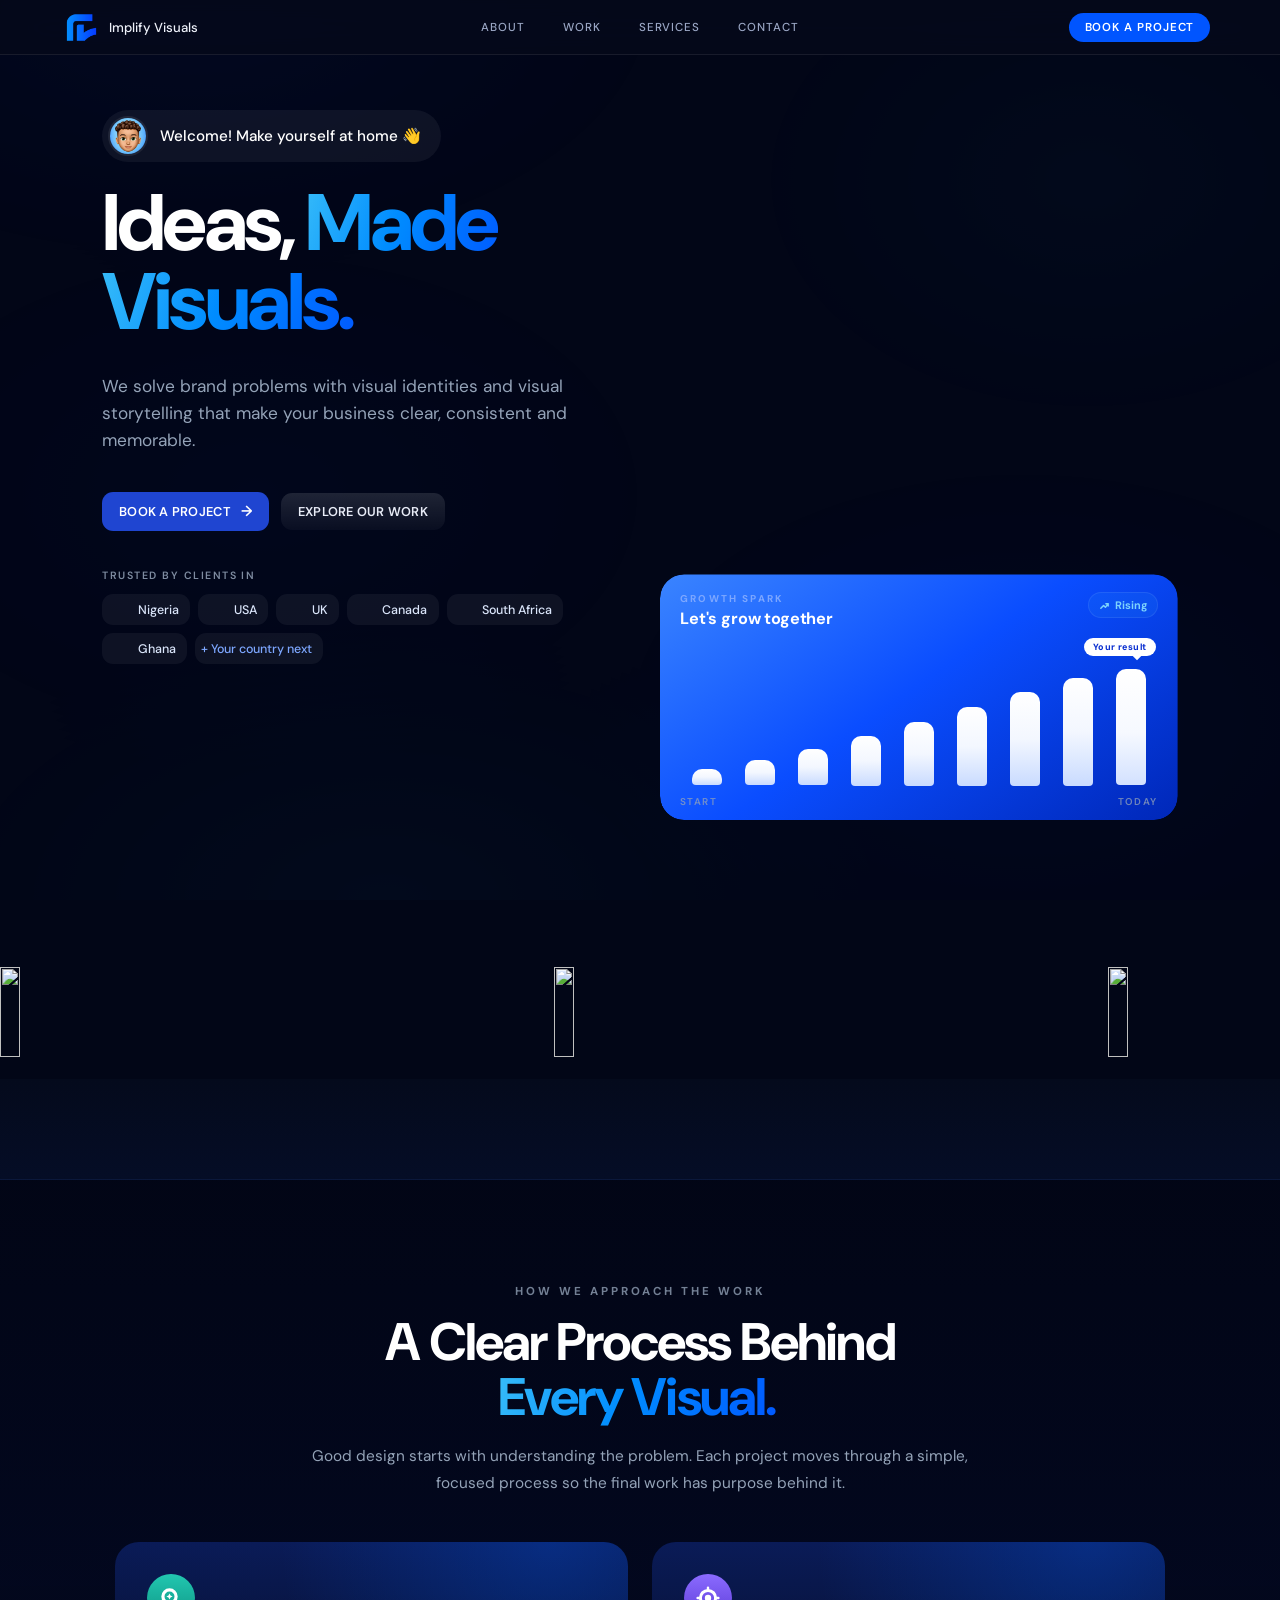
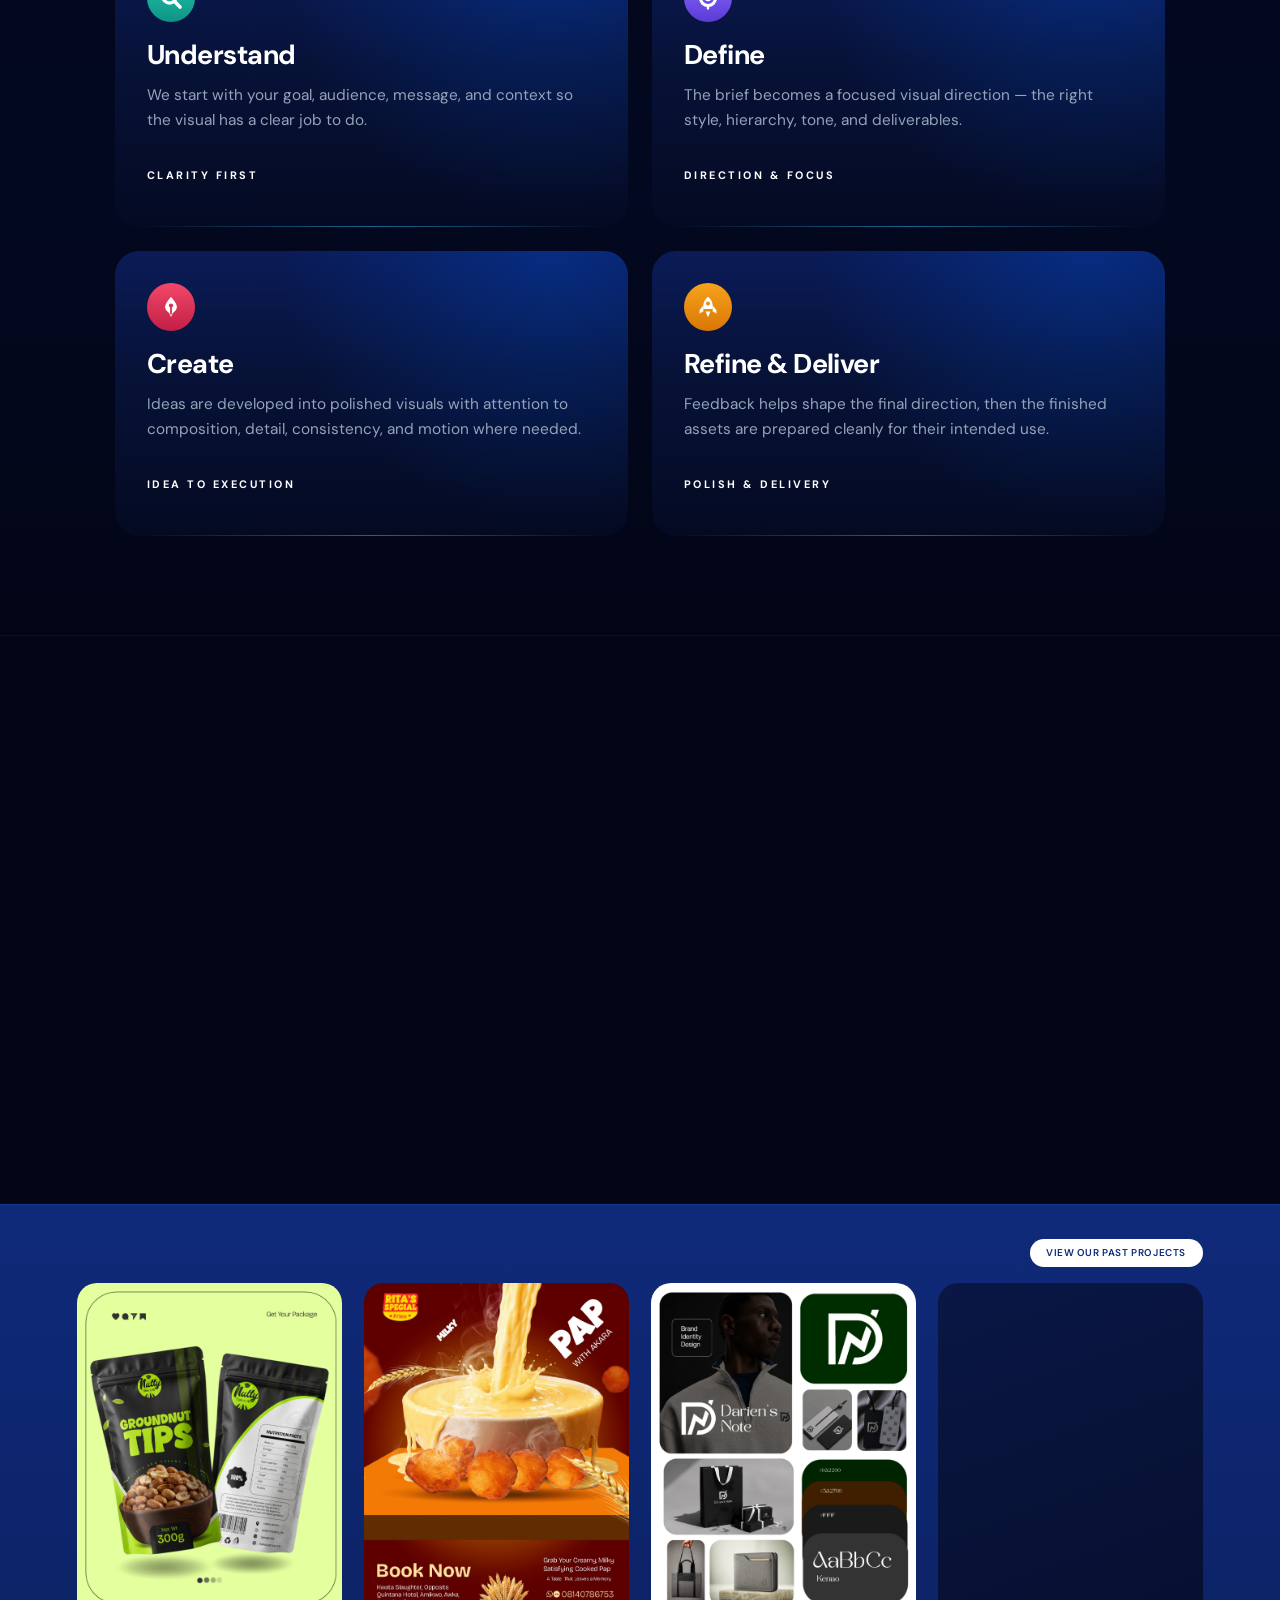
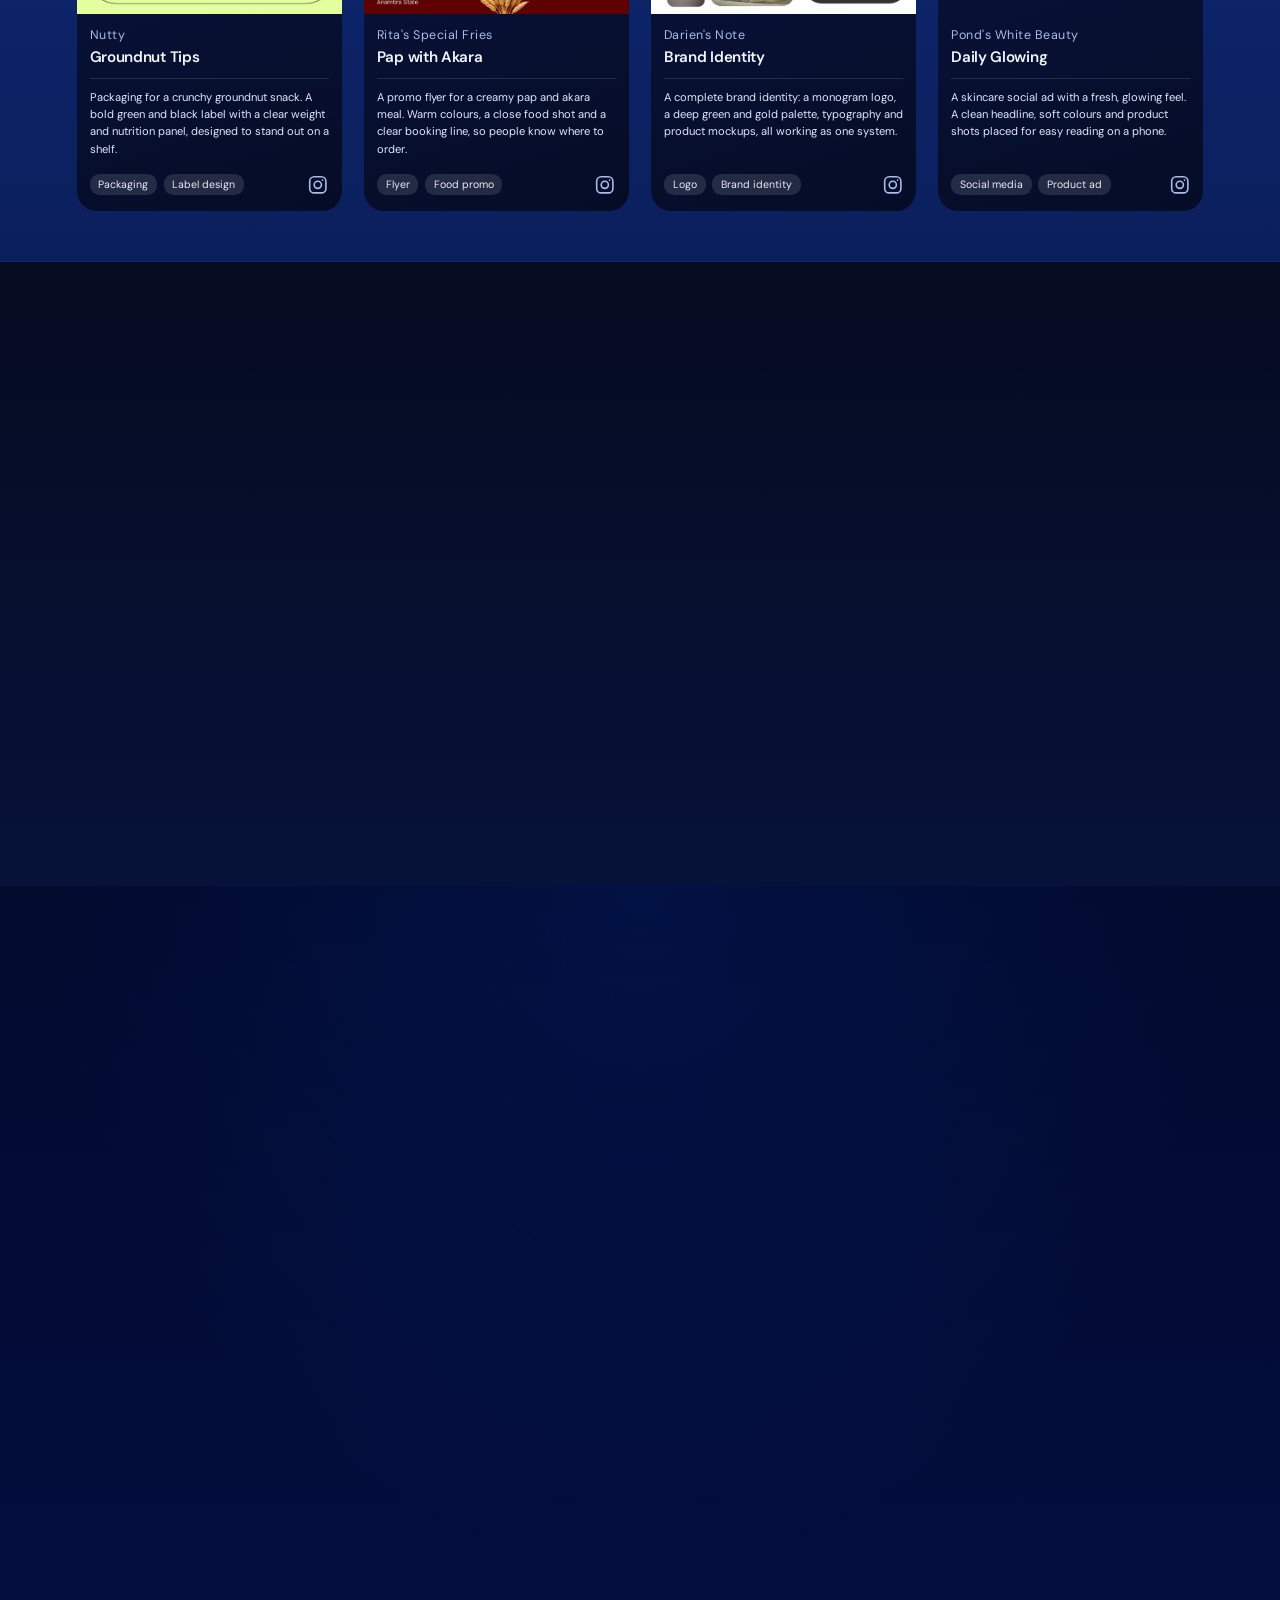
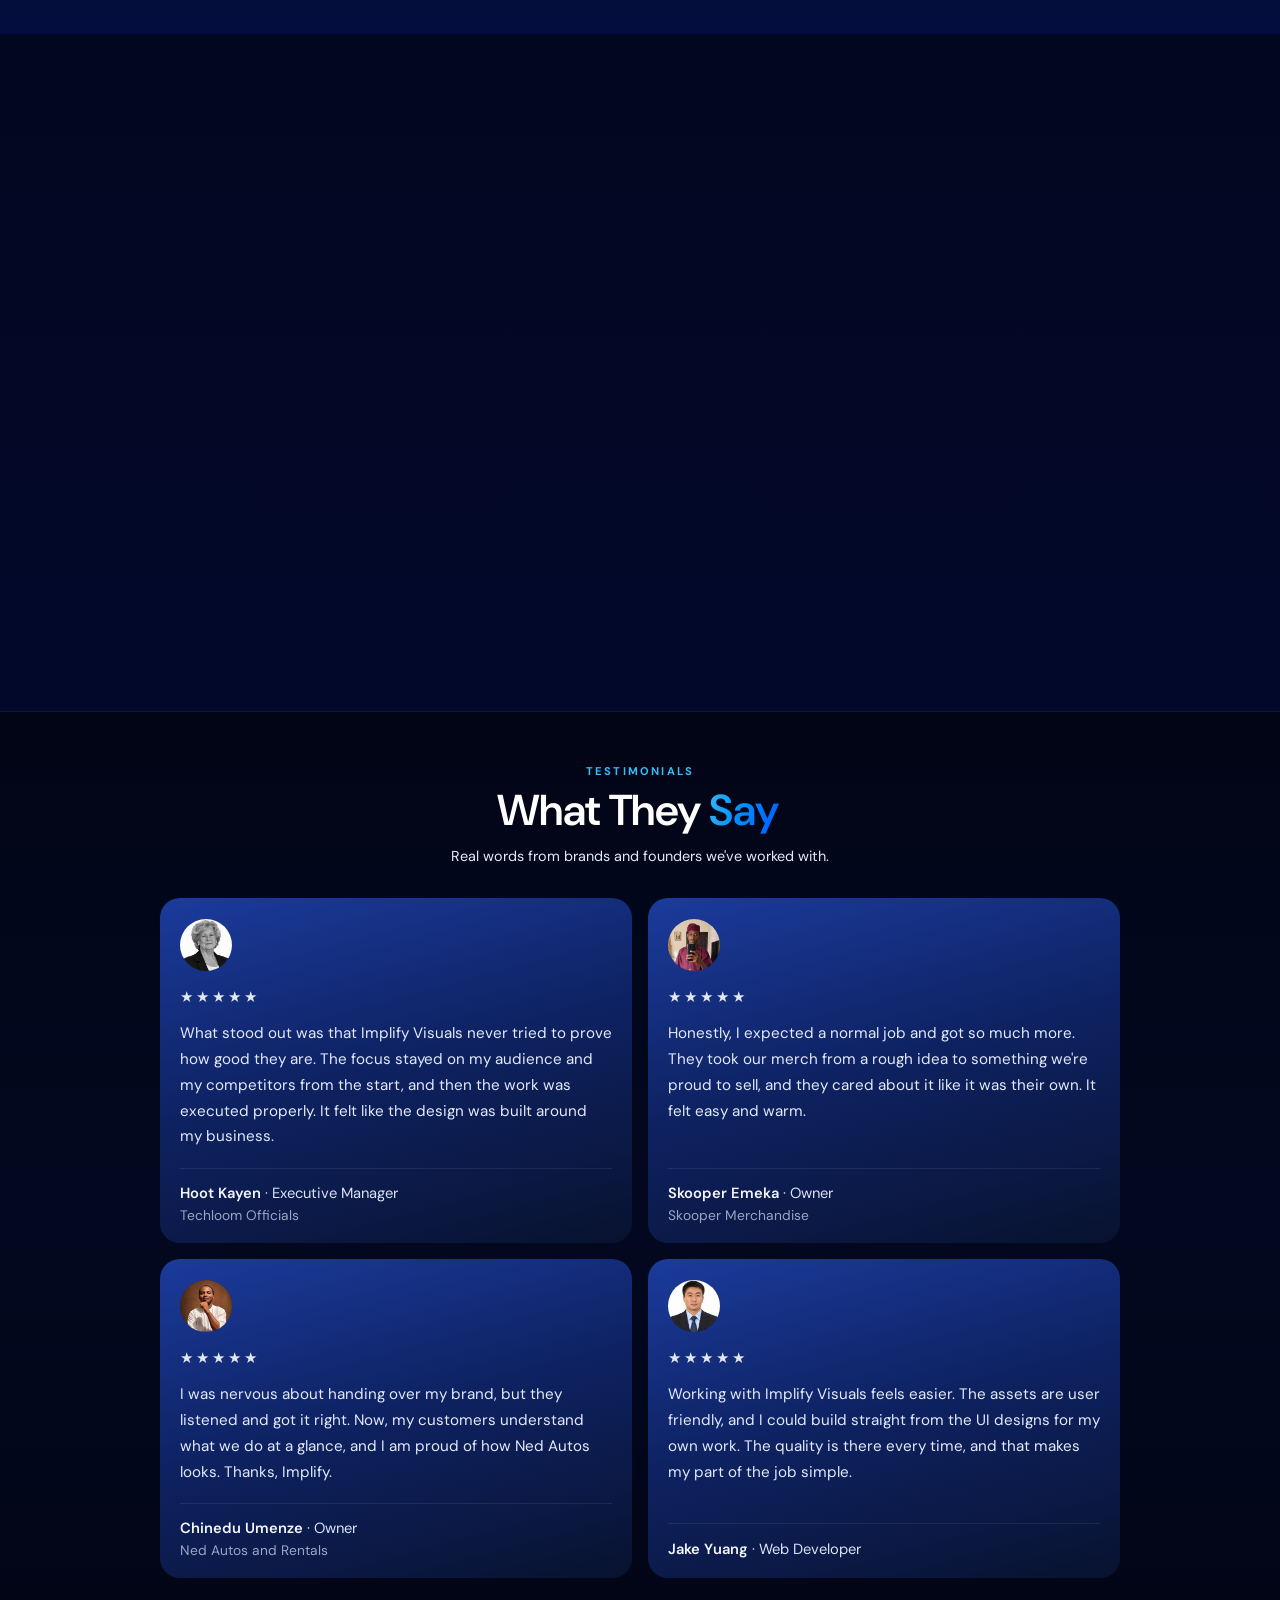
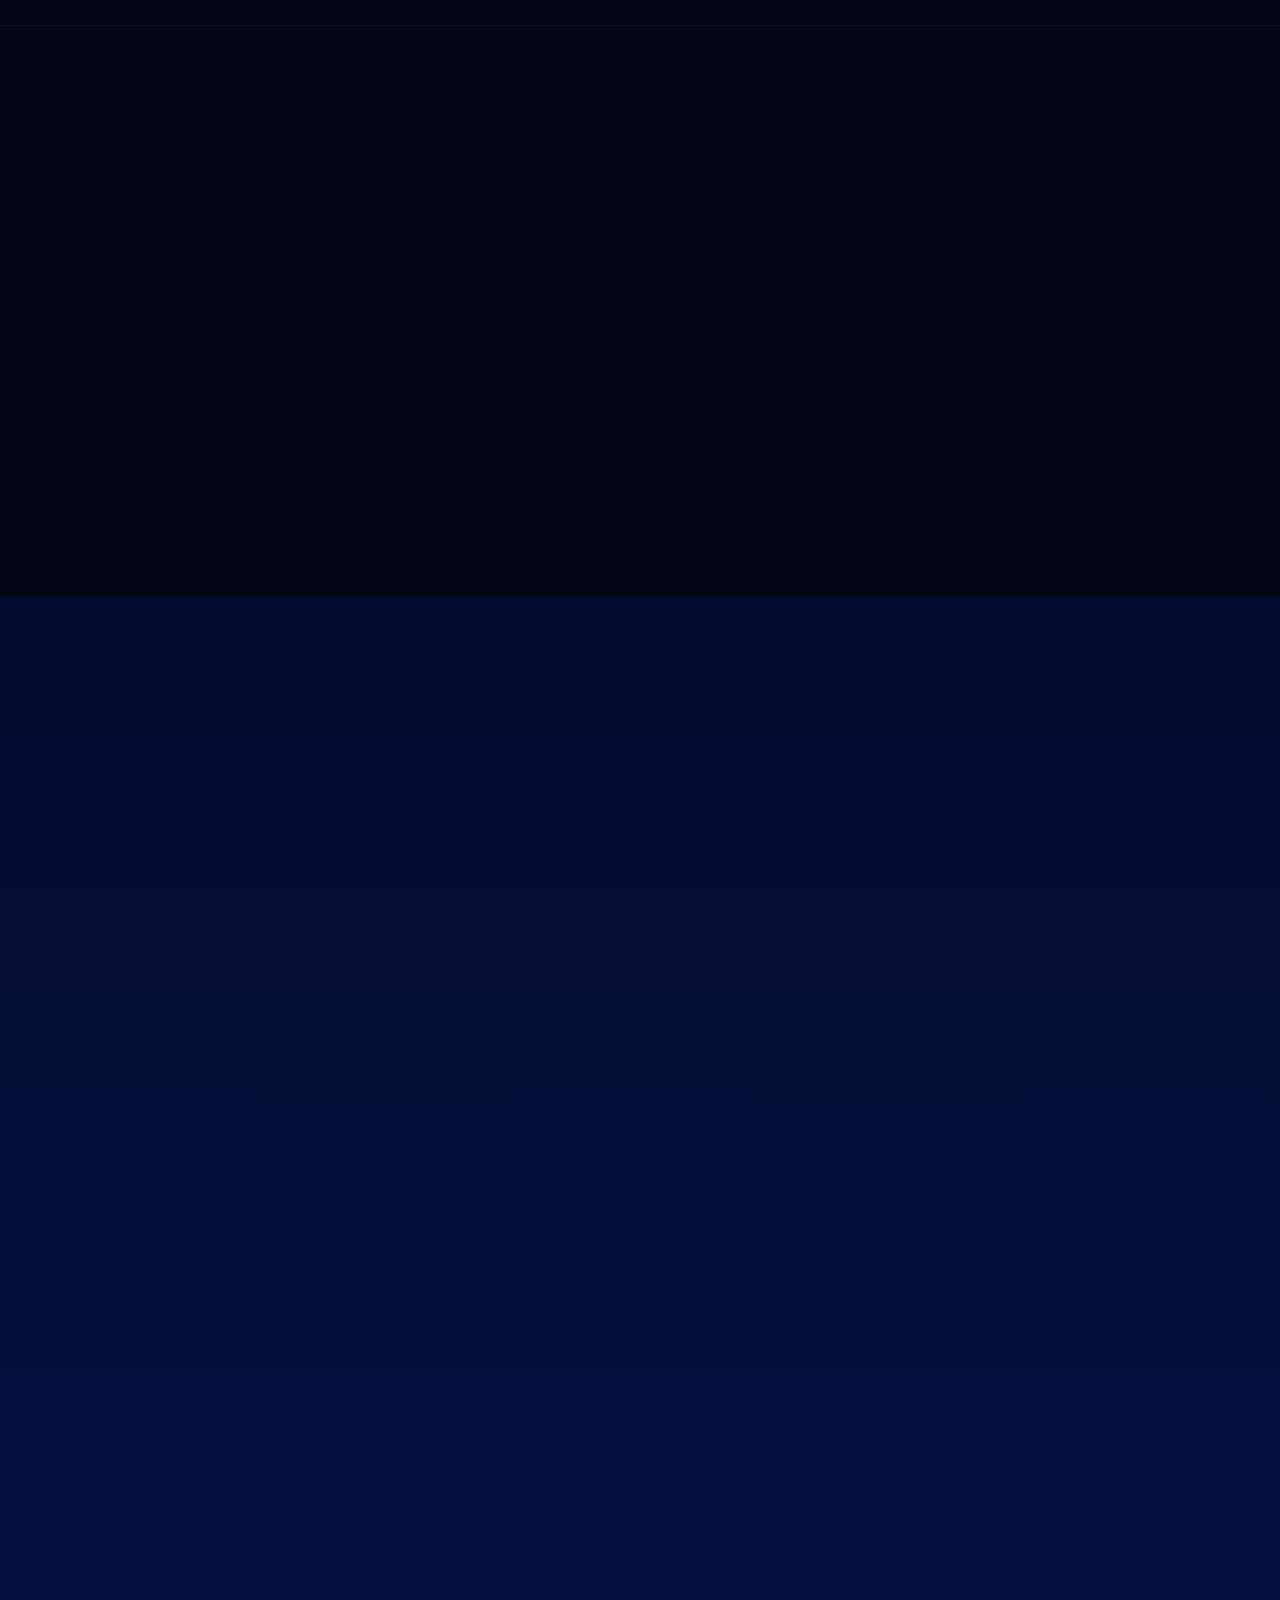
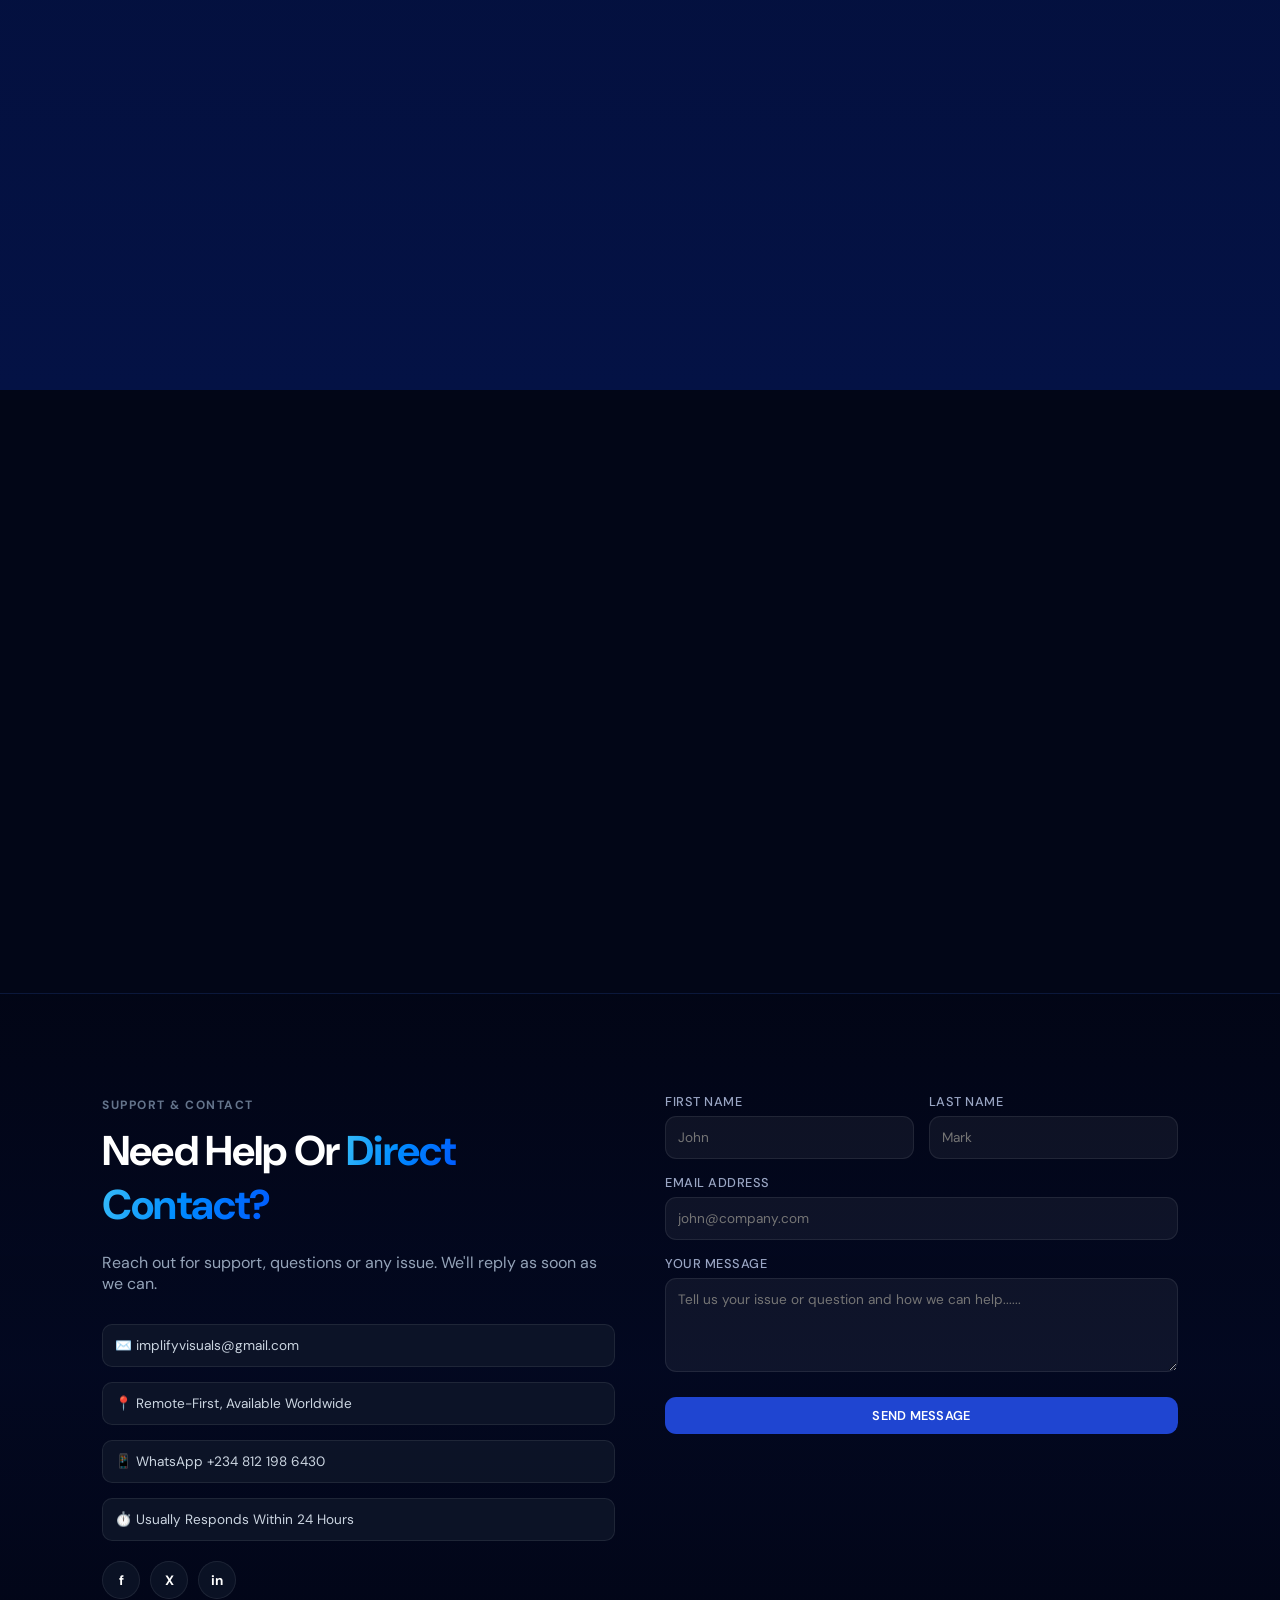
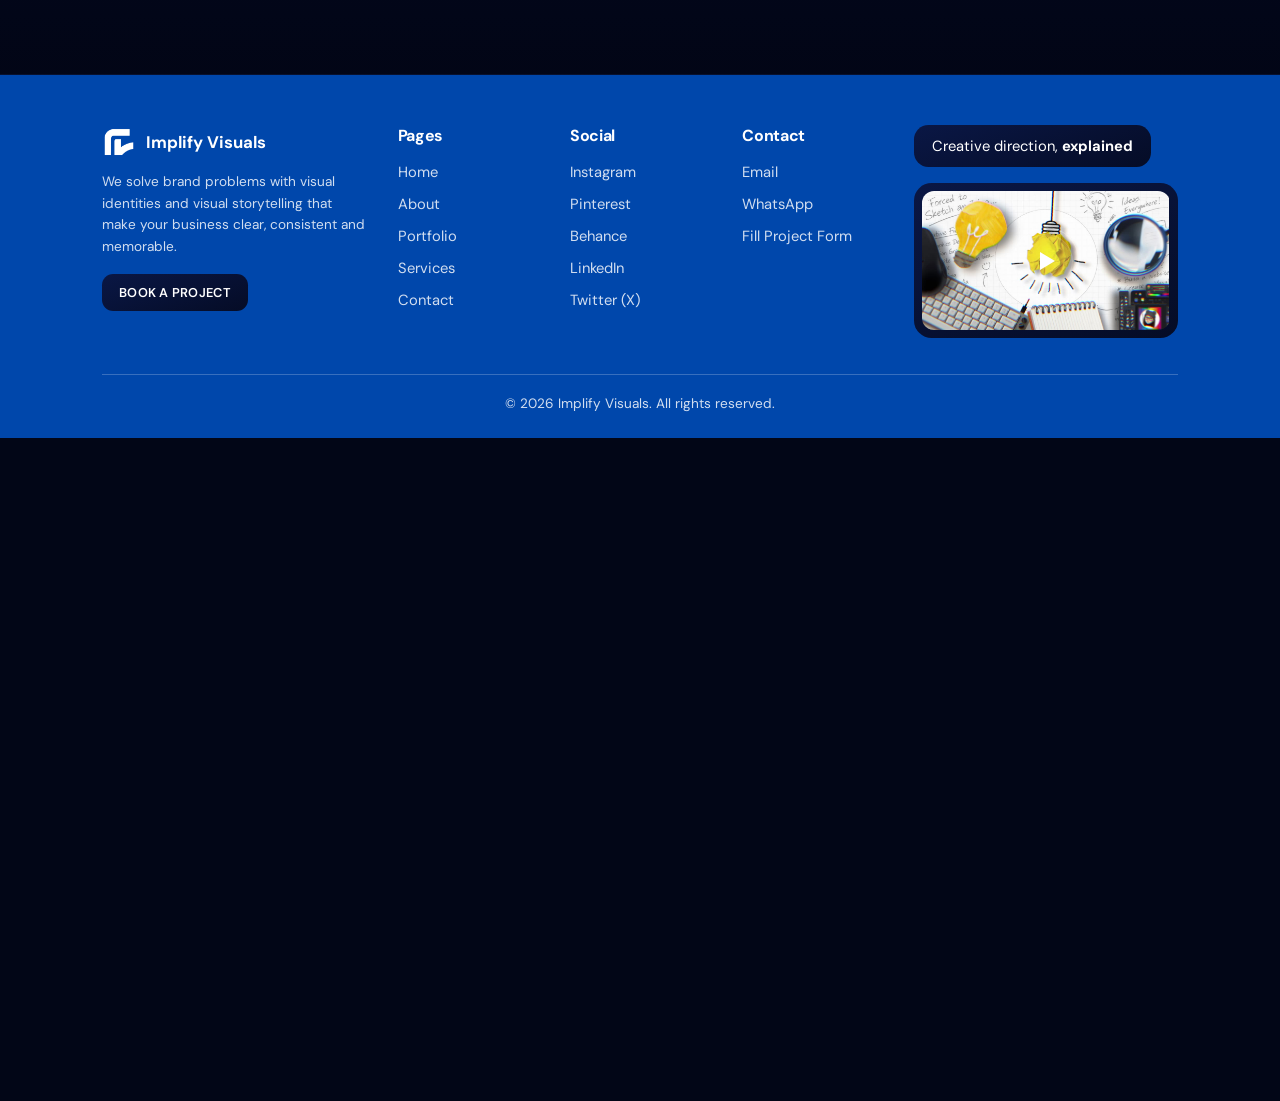
==== commit 7aff7d01: "Add files via upload" ====
--- a/index.html
+++ b/index.html
@@ -42,7 +42,7 @@
 <link rel="stylesheet" href="premium-v56.css?v=95">
 <script>(function(){if(!/[?&]debug/.test(location.search))return;var b=document.createElement("pre");b.style.cssText="position:fixed;left:6px;bottom:6px;z-index:2147483647;margin:0;padding:8px 10px;background:#000c;color:#7CFC00;font:11px/1.35 monospace;white-space:pre;border-radius:8px;pointer-events:none";function u(){var v=window.visualViewport,d=document.documentElement;b.textContent=["innerW "+innerWidth,"clientW "+d.clientWidth,"screenW "+screen.width,"dpr "+devicePixelRatio,"vvScale "+(v?v.scale.toFixed(3):"n/a"),"vvW "+(v?v.width.toFixed(1):"n/a"),"zoom "+(d.style.zoom||"none"),"hair "+(d.style.getPropertyValue("--hair")||"none"),"vw "+(d.style.getPropertyValue("--vw")||"none"),"meta "+(document.querySelector("meta[name=viewport]")||{}).content,"f "+(d.getAttribute("data-f")||"n/a"),"tf "+(d.style.getPropertyValue("--tf")||"none"),"ua "+(/Instagram/.test(navigator.userAgent)?"instagram":/Chrome/.test(navigator.userAgent)?"chrome":"other")].join("\n")}document.addEventListener("DOMContentLoaded",function(){document.body.appendChild(b);u();setInterval(u,700)})})();</script>
 <script>if(!matchMedia('(prefers-reduced-motion: reduce)').matches&&'IntersectionObserver' in window)document.documentElement.classList.add('rv-on')</script>
-<link rel="stylesheet" href="calm.css?v=26">
+<link rel="stylesheet" href="calm.css?v=27">
 </head>
 <body>
 <script>
@@ -113,15 +113,11 @@
     </div>
 </section>
 
-<!-- Marquee Banner -->
-<div class="marquee-wrapper" aria-label="Services">
+<!-- Brand logo tape -->
+<div class="marquee-wrapper brand-tape" aria-label="Brands we have created for">
     <div class="marquee-track">
-        <div class="marquee-content">
-            <span>BRAND IDENTITY</span> <i class="tape-dot"></i> <span>UI/UX DESIGN</span> <i class="tape-dot"></i> <span>SOCIAL MEDIA DESIGNS</span> <i class="tape-dot"></i> <span>MOTION GRAPHICS</span> <i class="tape-dot"></i> <span>VIDEO EDITING</span> <i class="tape-dot"></i> <span>BRAND IDENTITY</span> <i class="tape-dot"></i> <span>UI/UX DESIGN</span> <i class="tape-dot"></i> <span>SOCIAL MEDIA DESIGNS</span> <i class="tape-dot"></i> <span>MOTION GRAPHICS</span> <i class="tape-dot"></i> <span>VIDEO EDITING</span> <i class="tape-dot"></i>
-        </div>
-        <div class="marquee-content" aria-hidden="true">
-            <span>BRAND IDENTITY</span> <i class="tape-dot"></i> <span>UI/UX DESIGN</span> <i class="tape-dot"></i> <span>SOCIAL MEDIA DESIGNS</span> <i class="tape-dot"></i> <span>MOTION GRAPHICS</span> <i class="tape-dot"></i> <span>VIDEO EDITING</span> <i class="tape-dot"></i> <span>BRAND IDENTITY</span> <i class="tape-dot"></i> <span>UI/UX DESIGN</span> <i class="tape-dot"></i> <span>SOCIAL MEDIA DESIGNS</span> <i class="tape-dot"></i> <span>MOTION GRAPHICS</span> <i class="tape-dot"></i> <span>VIDEO EDITING</span> <i class="tape-dot"></i>
-        </div>
+        <div class="marquee-content"><img src="images/brand-logos-strip.png?v=1" alt="" width="1700" height="275" loading="lazy" decoding="async"><img src="images/brand-logos-strip.png?v=1" alt="" width="1700" height="275" loading="lazy" decoding="async"><img src="images/brand-logos-strip.png?v=1" alt="" width="1700" height="275" loading="lazy" decoding="async"><img src="images/brand-logos-strip.png?v=1" alt="" width="1700" height="275" loading="lazy" decoding="async"><img src="images/brand-logos-strip.png?v=1" alt="" width="1700" height="275" loading="lazy" decoding="async"></div>
+        <div class="marquee-content" aria-hidden="true"><img src="images/brand-logos-strip.png?v=1" alt="" width="1700" height="275" loading="lazy" decoding="async"><img src="images/brand-logos-strip.png?v=1" alt="" width="1700" height="275" loading="lazy" decoding="async"><img src="images/brand-logos-strip.png?v=1" alt="" width="1700" height="275" loading="lazy" decoding="async"><img src="images/brand-logos-strip.png?v=1" alt="" width="1700" height="275" loading="lazy" decoding="async"><img src="images/brand-logos-strip.png?v=1" alt="" width="1700" height="275" loading="lazy" decoding="async"></div>
     </div>
 </div>
 
@@ -426,7 +422,7 @@
             <h2>03 ★★★</h2>
             <p>Check Out on Our<br><strong>Social Media Designs</strong></p>
         </a>
-        <a href="https://www.instagram.com/p/DgDThVFjBKs/?img_index=6&amp;cnvx=MXZkb2szajBpczkxdg==" target="_blank" rel="noopener" class="service-card">
+        <a href="https://www.instagram.com/p/DgDThVFjBKs/?lqvp=MXZ1bmwwcXB5NTNidA==" target="_blank" rel="noopener" class="service-card">
             <h2>04 ★★★</h2>
             <p>Check Out on Our<br><strong>Church Flyer Designs</strong></p>
         </a>
@@ -545,7 +541,7 @@
             <a href="https://forms.gle/1AbKCTyBQ4nzsjRT8" target="_blank" rel="noopener">Fill Project Form</a>
         </div>
         <div class="footer-video">
-            <span class="fv-pill">Brands worked with – <strong>Over 50</strong></span>
+            <span class="fv-pill">Creative direction, <strong>explained</strong></span>
             <div class="fv-frame"><div class="fv-stage vid-card">
                 <video preload="none" playsinline poster="images/creative-direction-poster.jpg?v=1" aria-label="What is creative direction? Video"><source src="images/creative-direction.mp4" type="video/mp4"></video>
                 <button type="button" class="vid-play" aria-label="Play video"></button>
--- a/calm.css
+++ b/calm.css
@@ -504,7 +504,6 @@
 .motion-rate b{color:#fff;font-weight:700;font-size:calc((.9rem) * var(--tf,1))}
 .motion-rate em{font-style:normal;color:rgba(226,234,255,.55);font-size:calc((.78rem) * var(--tf,1))}
 .site-footer{position:relative;overflow:hidden}
-.site-footer::before{content:"";position:absolute;inset:0;pointer-events:none;background:url(images/footer-pattern.png?v=4) 0 0/9rem 9rem repeat;opacity:.12;-webkit-mask-image:linear-gradient(180deg,#000 0%,rgba(0,0,0,.4) 65%,rgba(0,0,0,.12) 100%);mask-image:linear-gradient(180deg,#000 0%,rgba(0,0,0,.4) 65%,rgba(0,0,0,.12) 100%)}
 .site-footer>*{position:relative;z-index:1}
 @media(min-width:901px){.footer-grid{grid-template-columns:1.5fr .8fr .8fr .8fr 1.5fr!important}}
 @media(max-width:900px){.footer-video{grid-column:1/-1}}
@@ -526,3 +525,16 @@
 .lp-rim{position:absolute;inset:.2rem;border-radius:99px;border:1px solid rgba(255,255,255,.2);box-shadow:inset 0 .12rem .3rem rgba(255,255,255,.1);pointer-events:none}
 .lp-gloss{position:absolute;left:1.5rem;right:1.5rem;top:.3rem;height:.5rem;border-radius:99px;background:linear-gradient(180deg,rgba(255,255,255,.55),rgba(255,255,255,0));opacity:.5;pointer-events:none}
 .lp-spec{position:absolute;left:.85rem;top:.42rem;width:.75rem;height:.45rem;border-radius:50%;background:radial-gradient(circle at 40% 40%,#fff,rgba(255,255,255,0) 72%);box-shadow:0 0 .6rem rgba(255,255,255,.7);pointer-events:none}
+
+/* ===== v27: logo tape, dark cards (same dark as the past-project stack), equal spacing ===== */
+.marquee-wrapper.brand-tape{background:transparent!important;-webkit-mask-image:none!important;mask-image:none!important;border-top:0!important;border-bottom:0!important;padding:1.4rem 0!important;opacity:1!important}
+.brand-tape .marquee-content{gap:0!important;padding-right:0!important;align-items:center;opacity:1!important}
+.brand-tape .marquee-content img{display:block;flex:0 0 auto;width:auto;height:4.4rem;opacity:1!important;filter:none!important;mix-blend-mode:normal!important}
+@media(min-width:901px){.brand-tape .marquee-content img{height:5.6rem}}
+.motion-glass{padding:.9rem!important;background:linear-gradient(160deg,#0a1745 0%,#050c26 100%)!important;border:0!important;-webkit-backdrop-filter:none!important;backdrop-filter:none!important;box-shadow:0 1.4rem 3rem -1.4rem rgba(0,0,0,.65)!important}
+.motion-info{padding:1.15rem .2rem 0!important}
+.motion-info p{margin:0 0 .85rem!important}
+.motion-rate{margin:0!important;line-height:1}
+.fv-pill{white-space:nowrap;border:0!important;background:linear-gradient(160deg,#0a1745 0%,#050c26 100%)!important;box-shadow:none!important}
+.fv-frame{border:0!important;background:linear-gradient(160deg,#0a1745 0%,#050c26 100%)!important;box-shadow:none!important}
+.site-footer .btn-primary-sm{background:linear-gradient(160deg,#0a1745 0%,#050c26 100%)!important}
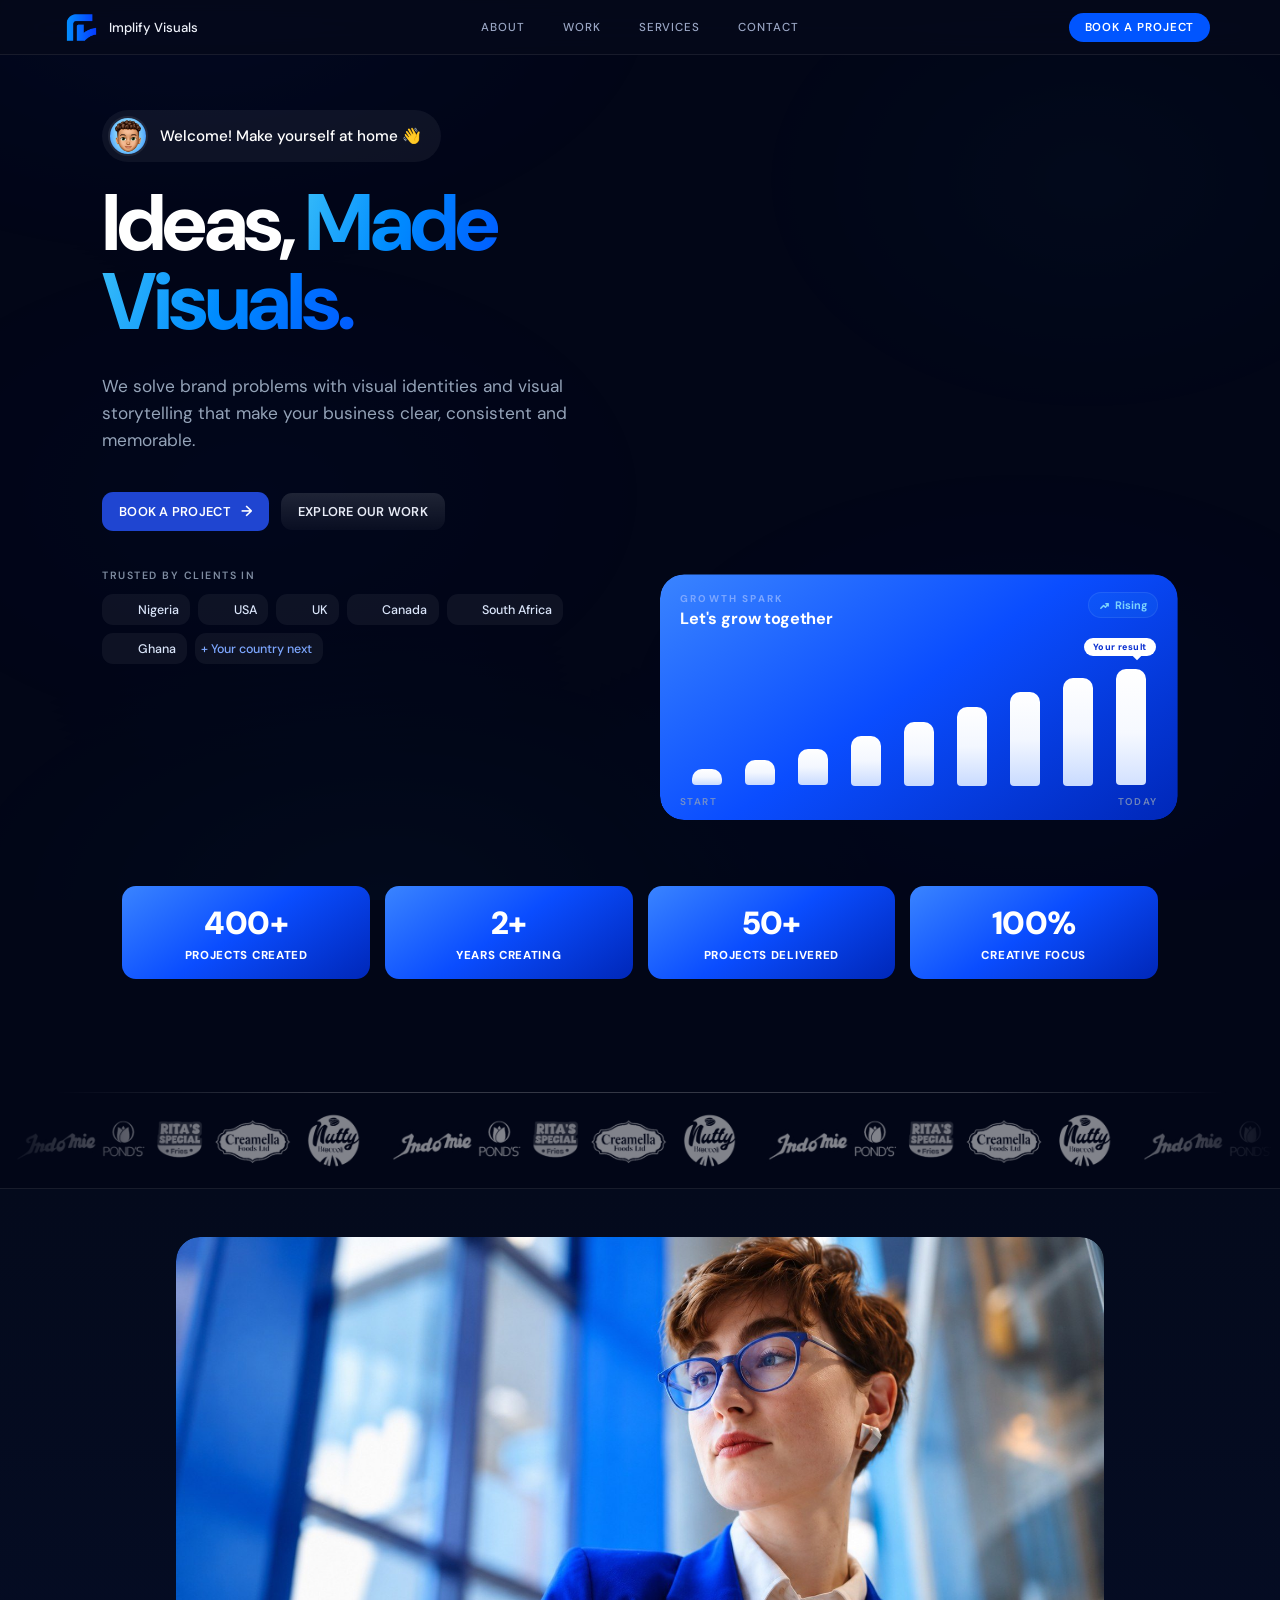
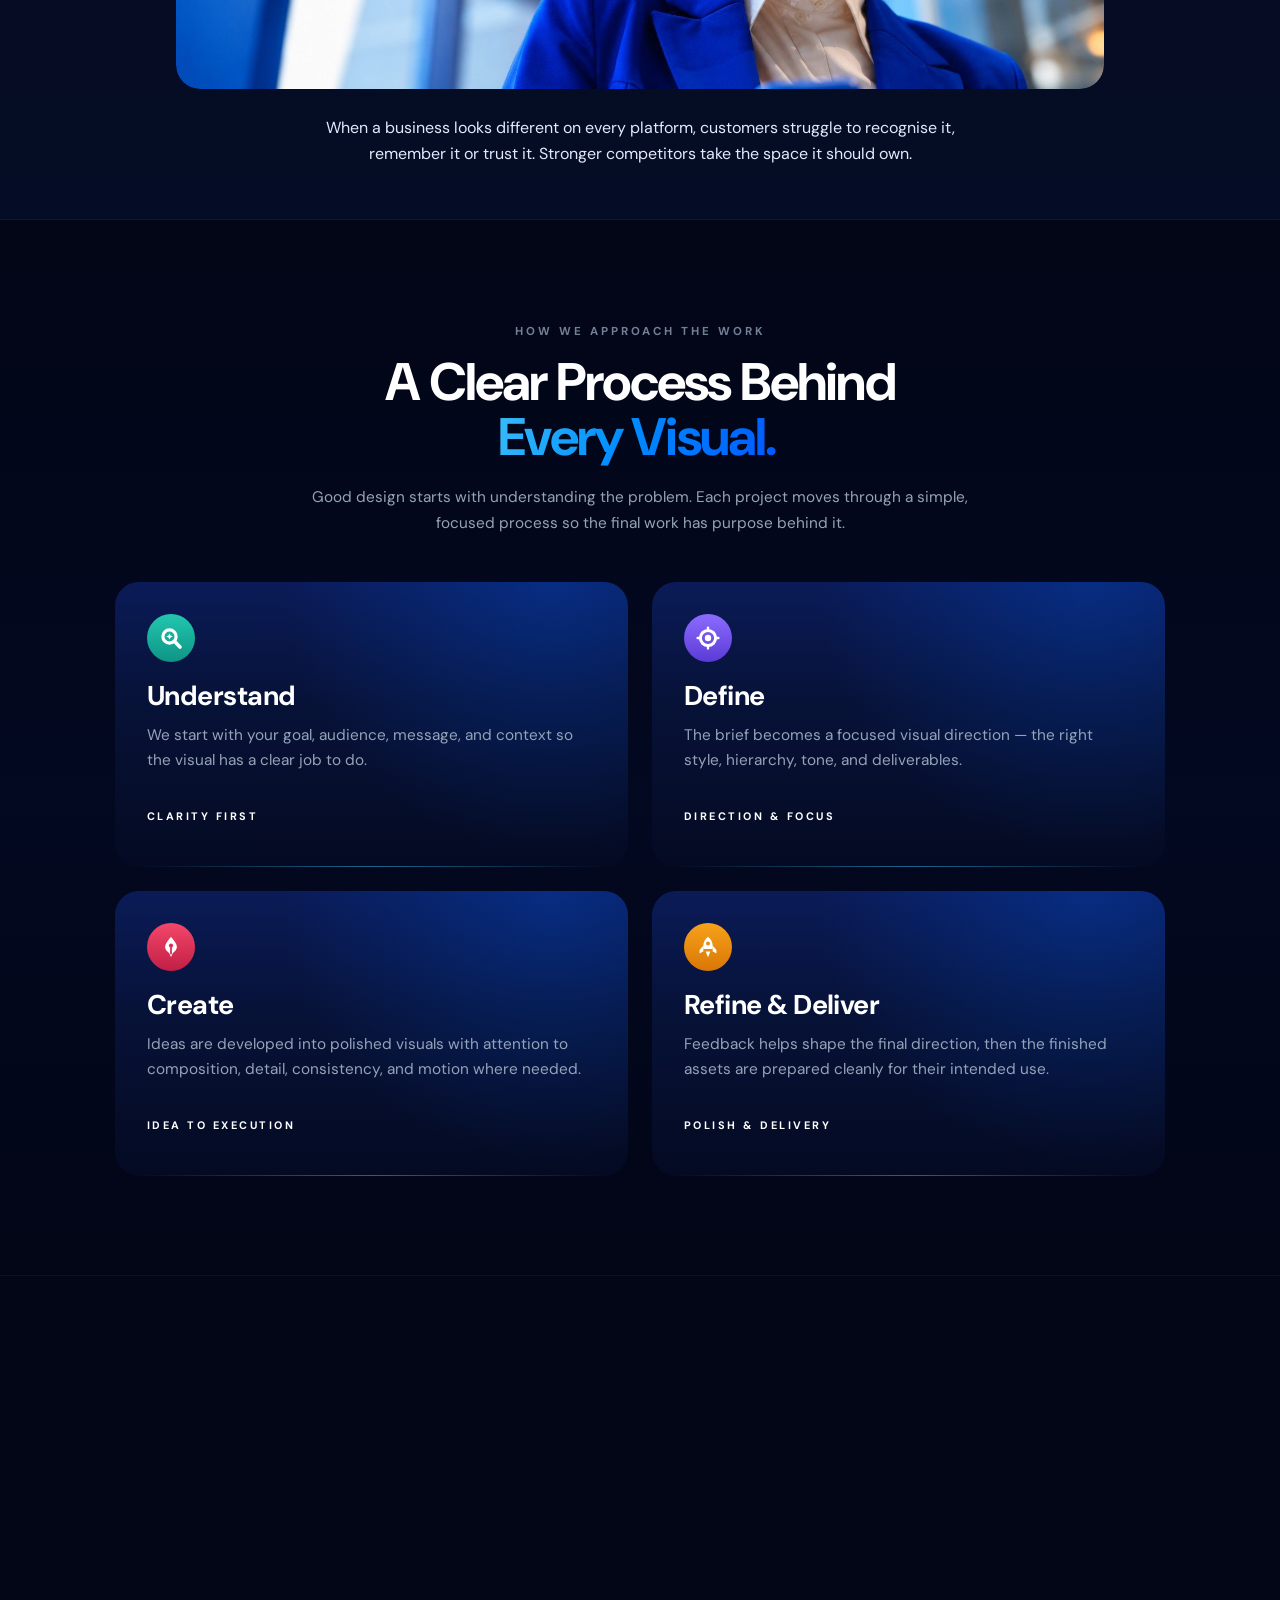
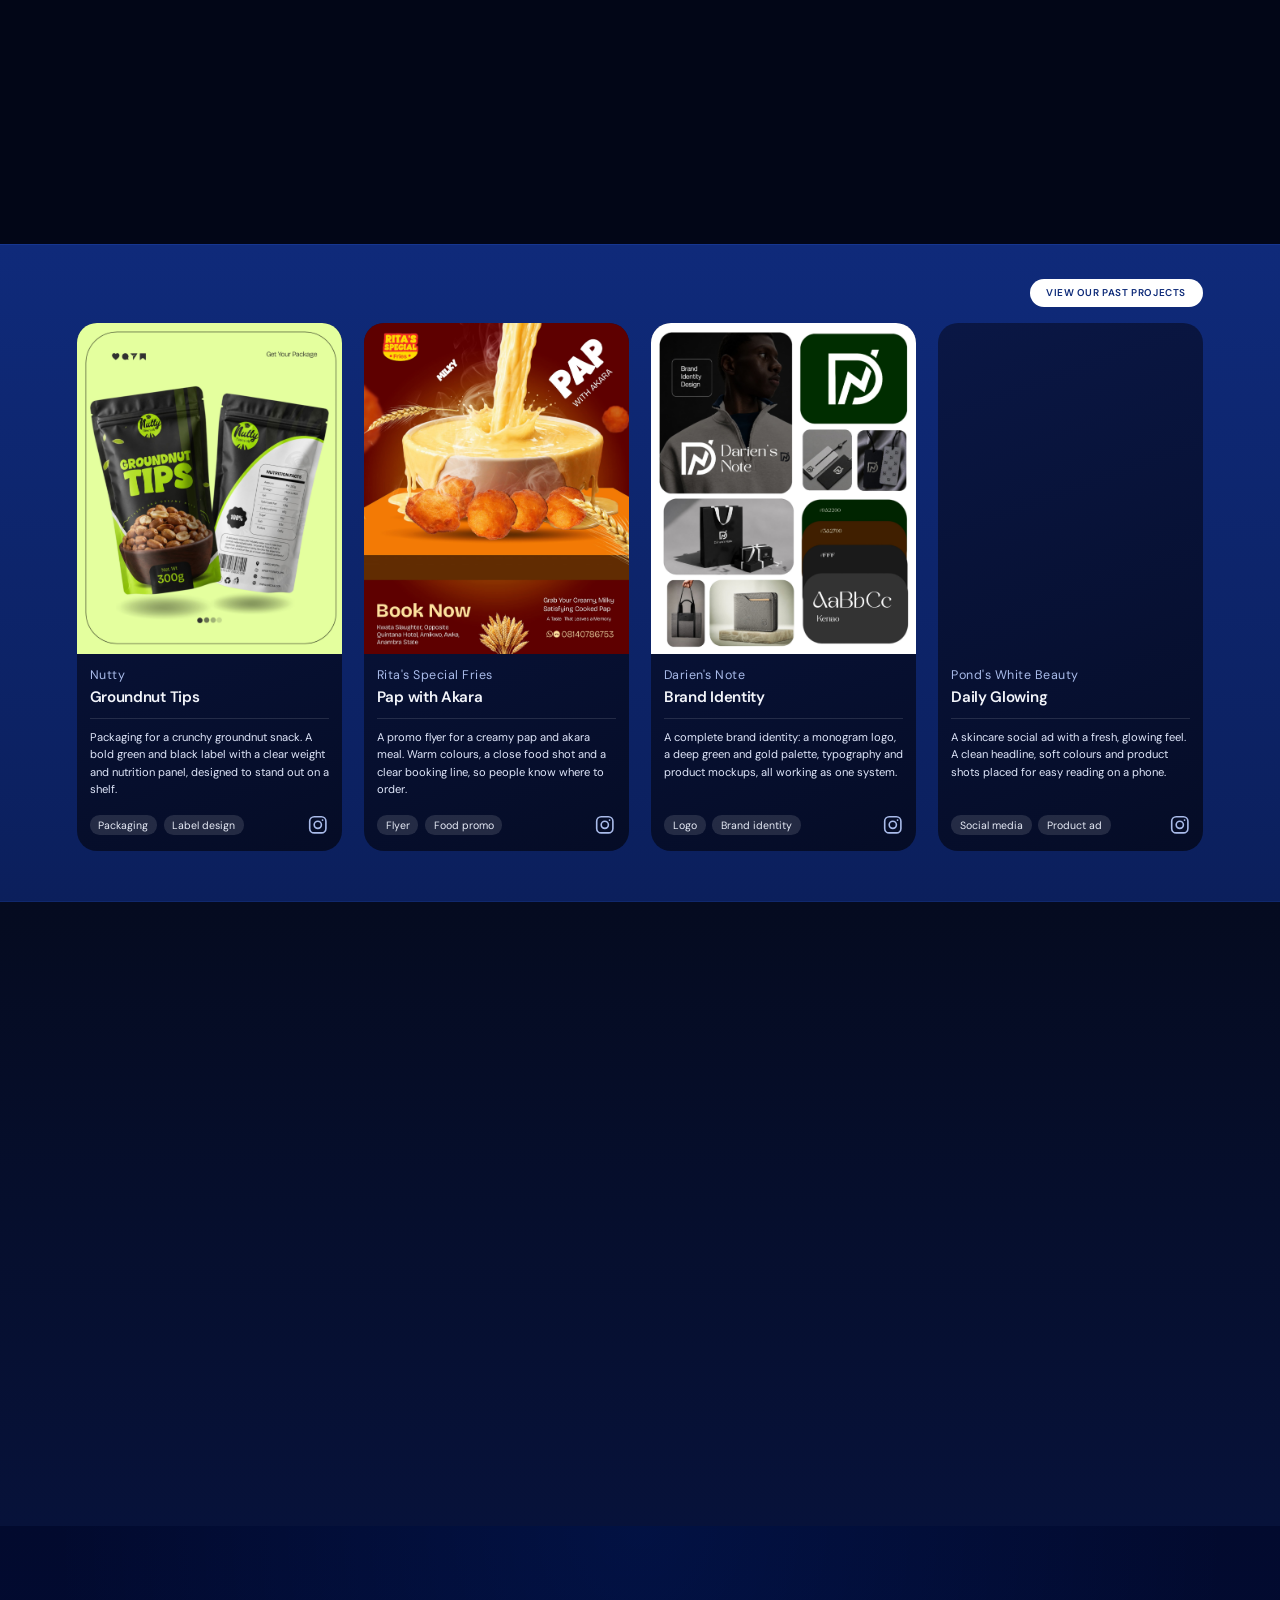
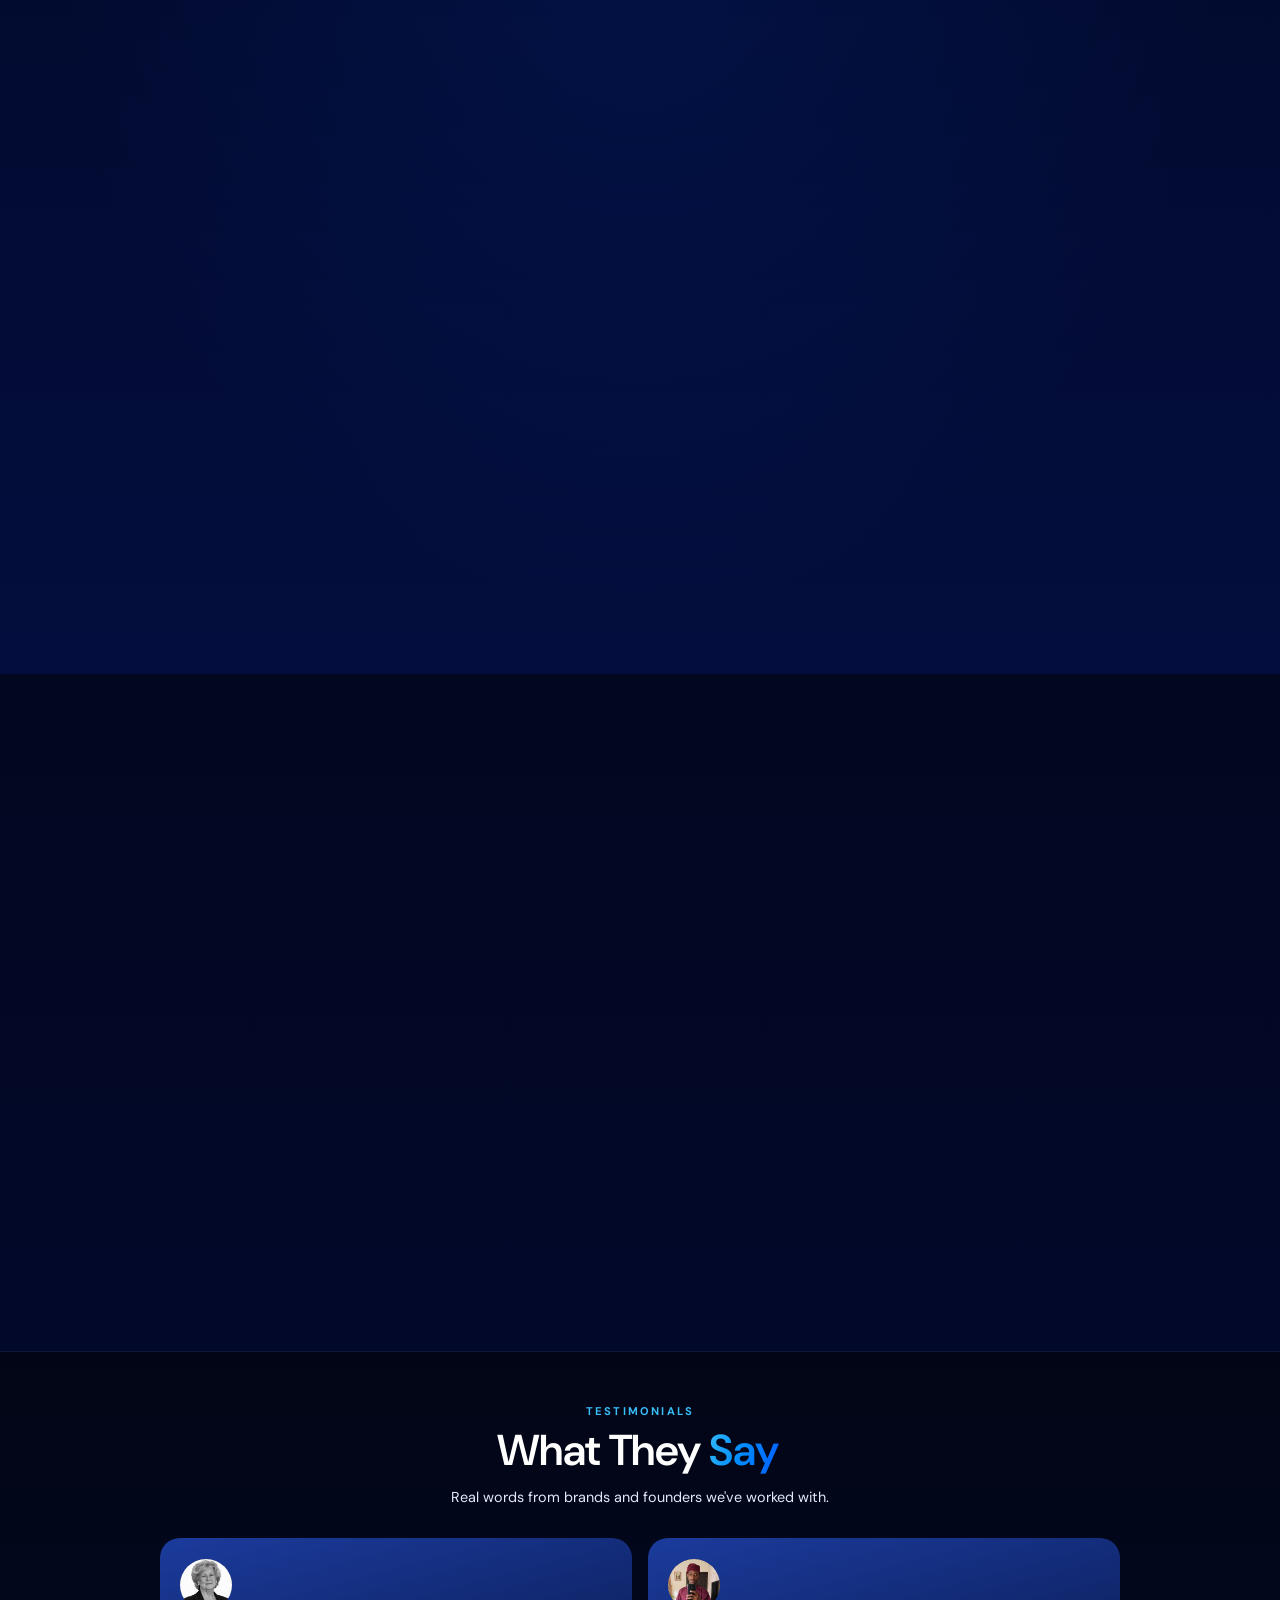
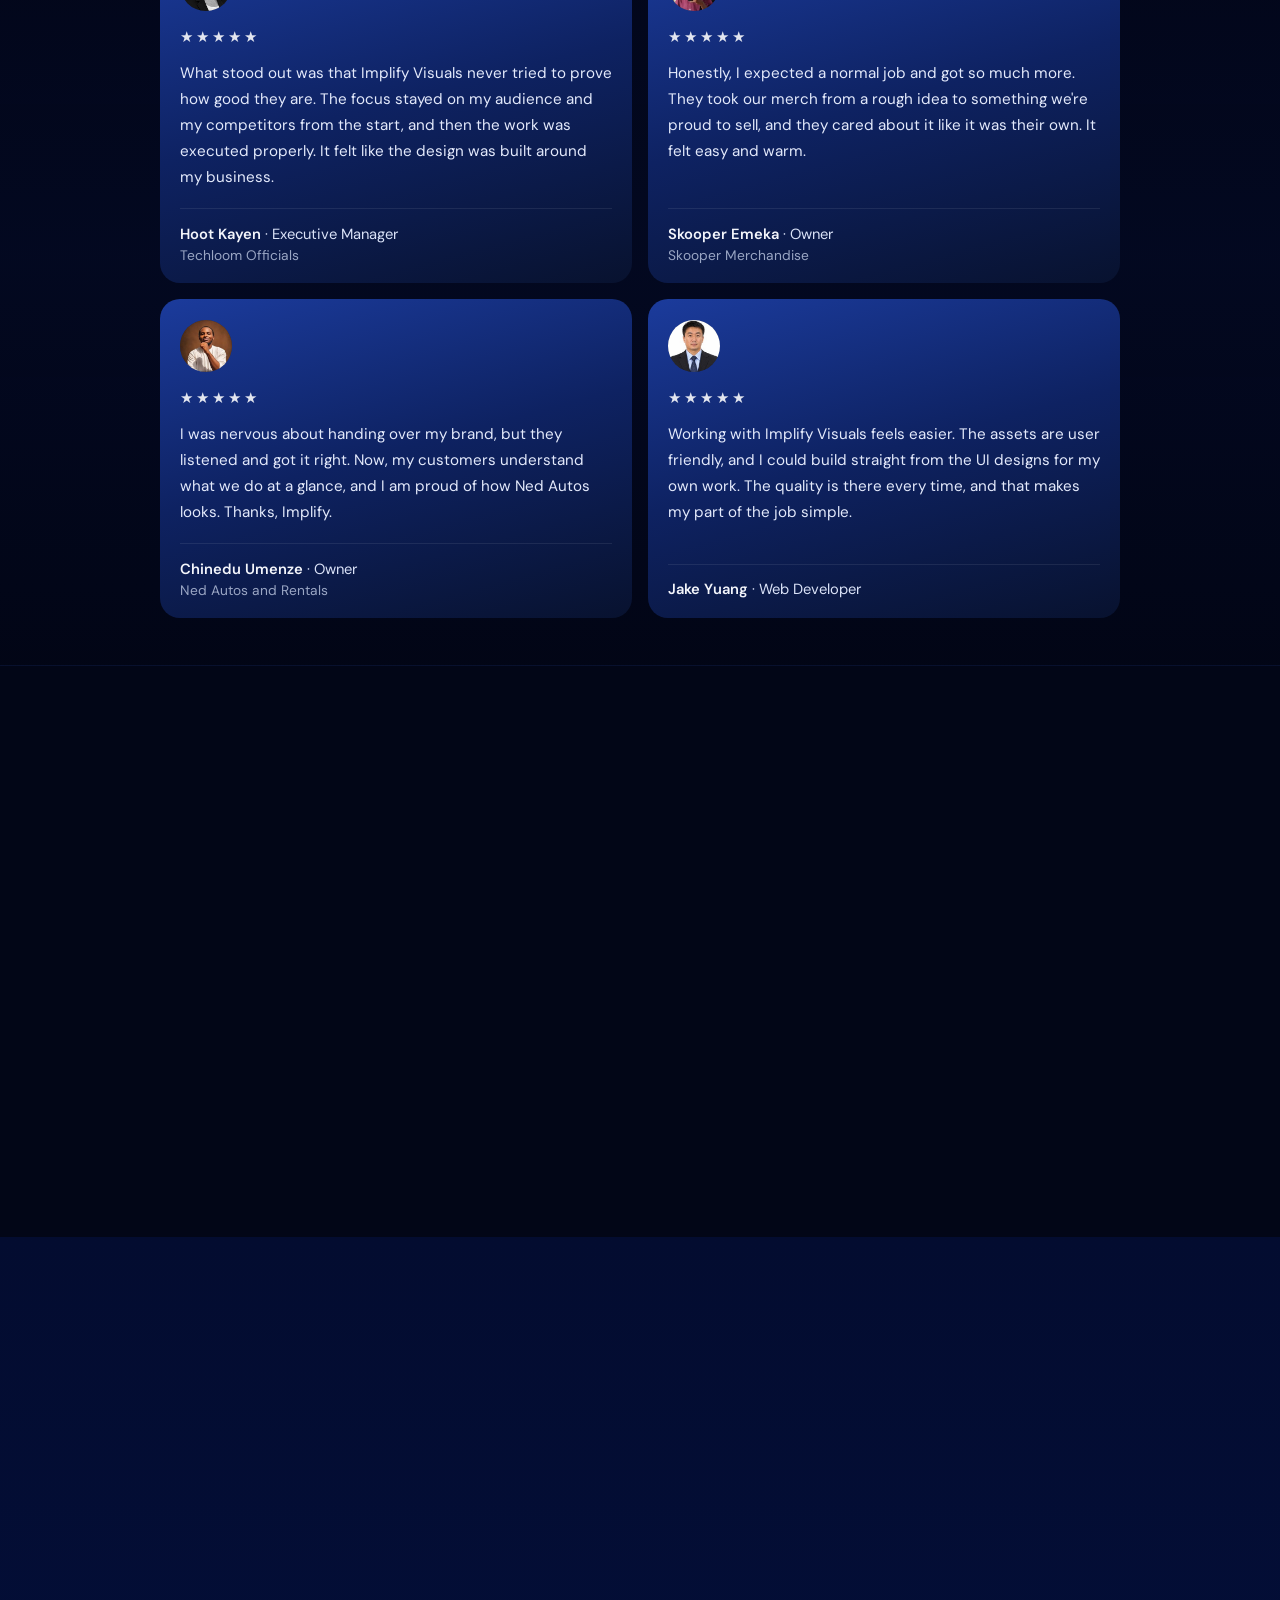
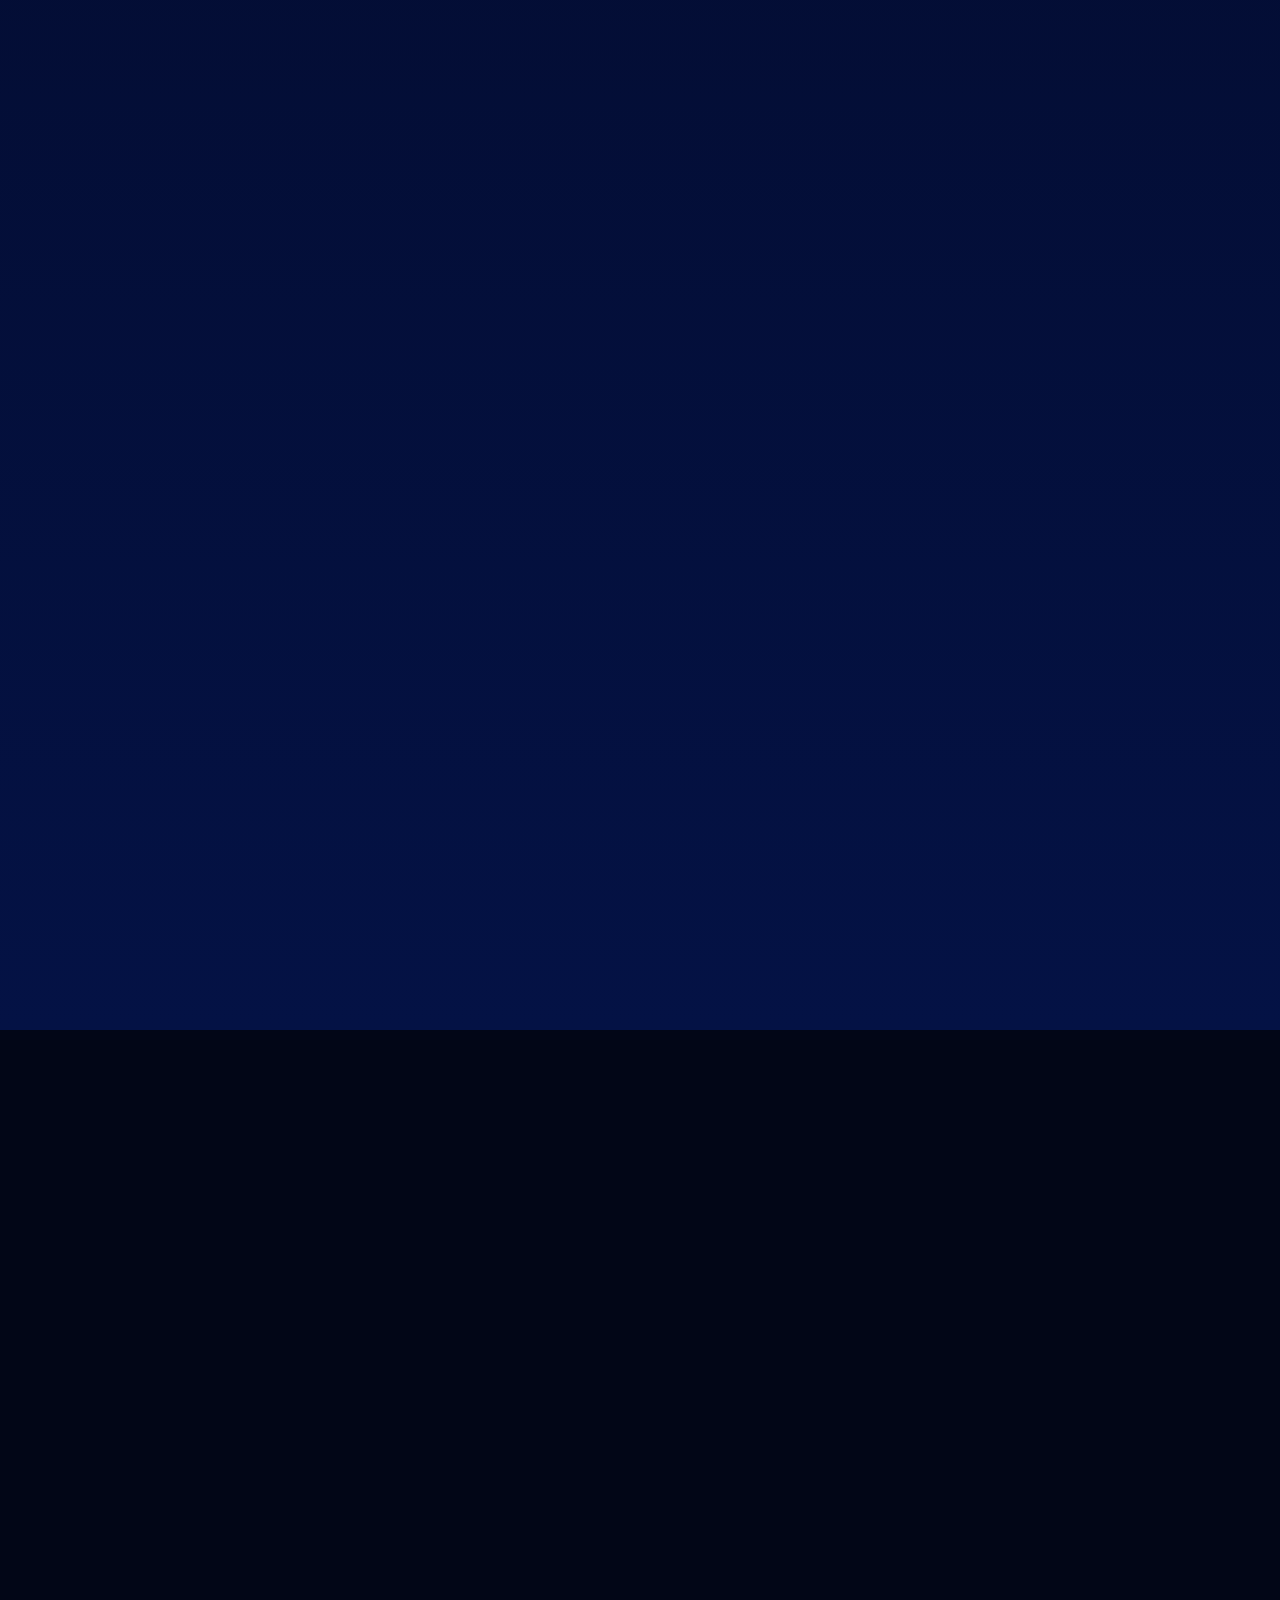
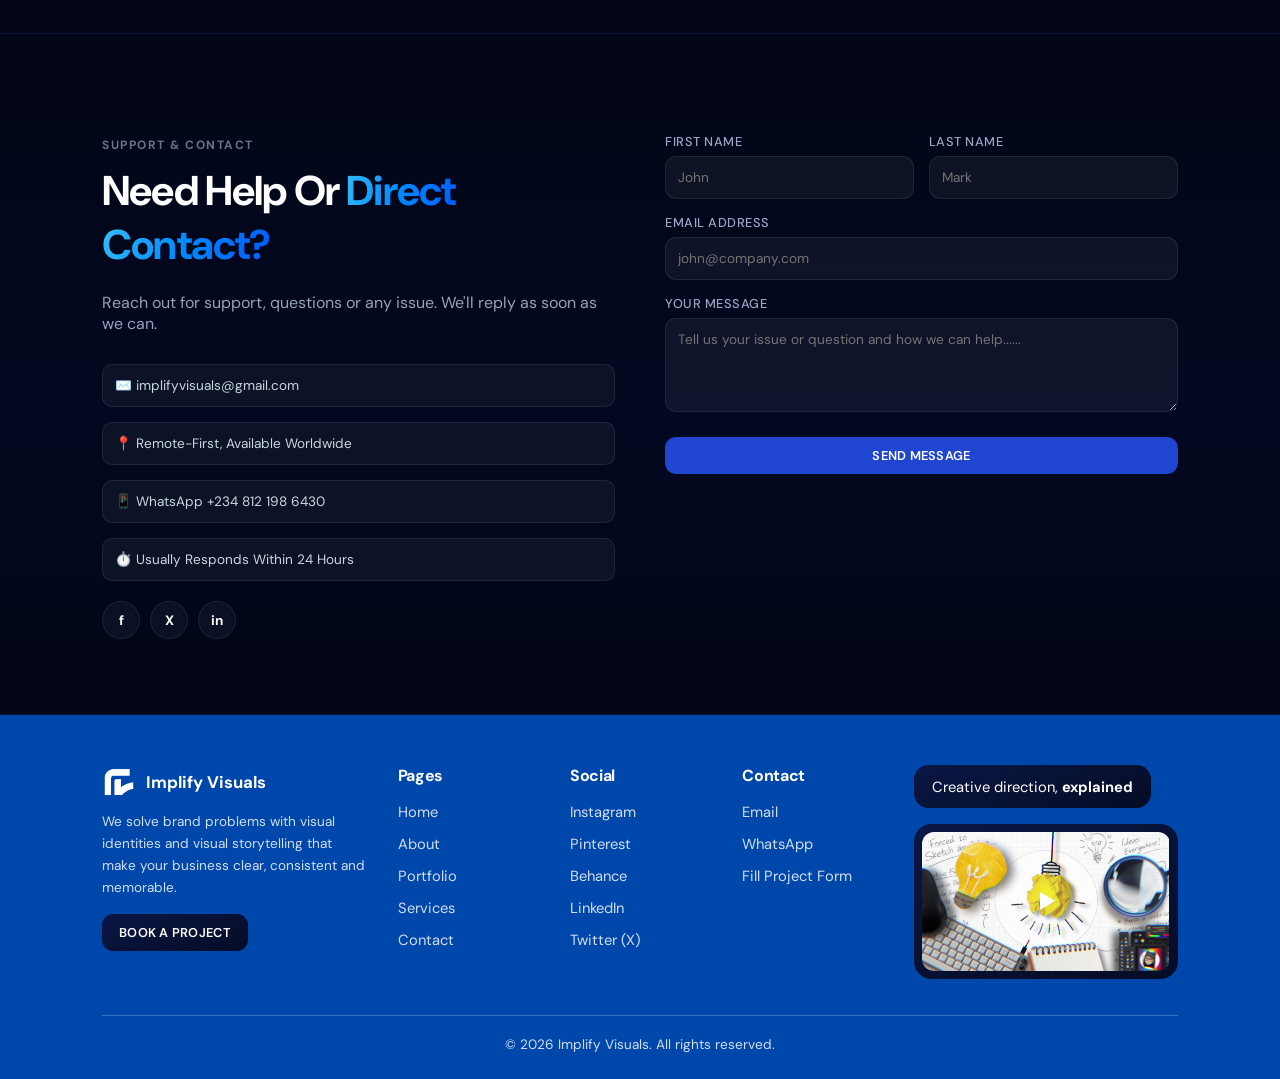
==== commit 8524d57e: "Add files via upload" ====
--- a/index.html
+++ b/index.html
@@ -42,7 +42,7 @@
 <link rel="stylesheet" href="premium-v56.css?v=95">
 <script>(function(){if(!/[?&]debug/.test(location.search))return;var b=document.createElement("pre");b.style.cssText="position:fixed;left:6px;bottom:6px;z-index:2147483647;margin:0;padding:8px 10px;background:#000c;color:#7CFC00;font:11px/1.35 monospace;white-space:pre;border-radius:8px;pointer-events:none";function u(){var v=window.visualViewport,d=document.documentElement;b.textContent=["innerW "+innerWidth,"clientW "+d.clientWidth,"screenW "+screen.width,"dpr "+devicePixelRatio,"vvScale "+(v?v.scale.toFixed(3):"n/a"),"vvW "+(v?v.width.toFixed(1):"n/a"),"zoom "+(d.style.zoom||"none"),"hair "+(d.style.getPropertyValue("--hair")||"none"),"vw "+(d.style.getPropertyValue("--vw")||"none"),"meta "+(document.querySelector("meta[name=viewport]")||{}).content,"f "+(d.getAttribute("data-f")||"n/a"),"tf "+(d.style.getPropertyValue("--tf")||"none"),"ua "+(/Instagram/.test(navigator.userAgent)?"instagram":/Chrome/.test(navigator.userAgent)?"chrome":"other")].join("\n")}document.addEventListener("DOMContentLoaded",function(){document.body.appendChild(b);u();setInterval(u,700)})})();</script>
 <script>if(!matchMedia('(prefers-reduced-motion: reduce)').matches&&'IntersectionObserver' in window)document.documentElement.classList.add('rv-on')</script>
-<link rel="stylesheet" href="calm.css?v=27">
+<link rel="stylesheet" href="calm.css?v=29">
 </head>
 <body>
 <script>
@@ -115,10 +115,10 @@
 
 <!-- Brand logo tape -->
 <div class="marquee-wrapper brand-tape" aria-label="Brands we have created for">
-    <div class="marquee-track">
+    <div class="tape-viewport"><div class="marquee-track">
         <div class="marquee-content"><img src="images/brand-logos-strip.png?v=1" alt="" width="1700" height="275" loading="lazy" decoding="async"><img src="images/brand-logos-strip.png?v=1" alt="" width="1700" height="275" loading="lazy" decoding="async"><img src="images/brand-logos-strip.png?v=1" alt="" width="1700" height="275" loading="lazy" decoding="async"><img src="images/brand-logos-strip.png?v=1" alt="" width="1700" height="275" loading="lazy" decoding="async"><img src="images/brand-logos-strip.png?v=1" alt="" width="1700" height="275" loading="lazy" decoding="async"></div>
         <div class="marquee-content" aria-hidden="true"><img src="images/brand-logos-strip.png?v=1" alt="" width="1700" height="275" loading="lazy" decoding="async"><img src="images/brand-logos-strip.png?v=1" alt="" width="1700" height="275" loading="lazy" decoding="async"><img src="images/brand-logos-strip.png?v=1" alt="" width="1700" height="275" loading="lazy" decoding="async"><img src="images/brand-logos-strip.png?v=1" alt="" width="1700" height="275" loading="lazy" decoding="async"><img src="images/brand-logos-strip.png?v=1" alt="" width="1700" height="275" loading="lazy" decoding="async"></div>
-    </div>
+    </div></div>
 </div>
 
 
--- a/calm.css
+++ b/calm.css
@@ -538,3 +538,16 @@
 .fv-pill{white-space:nowrap;border:0!important;background:linear-gradient(160deg,#0a1745 0%,#050c26 100%)!important;box-shadow:none!important}
 .fv-frame{border:0!important;background:linear-gradient(160deg,#0a1745 0%,#050c26 100%)!important;box-shadow:none!important}
 .site-footer .btn-primary-sm{background:linear-gradient(160deg,#0a1745 0%,#050c26 100%)!important}
+
+/* ===== v28: logo tape styled like the reference (faded logos, fading lines top and bottom, soft left/right blend, never pauses) ===== */
+.marquee-wrapper.brand-tape{position:relative;padding:1.15rem 0!important;margin:1.4rem 0 0!important;background:transparent!important;border:0!important;-webkit-mask-image:none!important;mask-image:none!important;pointer-events:none}
+.brand-tape::before,.brand-tape::after{content:"";position:absolute;left:0;right:0;height:1px;pointer-events:none}
+.brand-tape::before{top:0;left:4%;right:4%;background:linear-gradient(90deg,rgba(255,255,255,0),rgba(255,255,255,.2) 22%,rgba(255,255,255,.2) 78%,rgba(255,255,255,0))}
+.brand-tape::after{bottom:0;background:rgba(255,255,255,.09)}
+.brand-tape .tape-viewport{overflow:hidden;-webkit-mask-image:linear-gradient(90deg,transparent 0,#000 14%,#000 86%,transparent 100%);mask-image:linear-gradient(90deg,transparent 0,#000 14%,#000 86%,transparent 100%)}
+.brand-tape .marquee-track,.marquee-wrapper.brand-tape:hover .marquee-track,.marquee-wrapper.brand-tape:active .marquee-track{animation-play-state:running!important}
+.brand-tape .marquee-content img{height:3.1rem!important;opacity:.5!important}
+@media(min-width:901px){.brand-tape .marquee-content img{height:3.8rem!important}}
+
+/* v29: Andrea motion card darker so it stands apart from the section background */
+.motion-glass{background:linear-gradient(160deg,#050d2b 0%,#02061a 55%,#010412 100%)!important;box-shadow:0 1.6rem 3.2rem -1.2rem rgba(0,0,0,.8),0 0 0 1px rgba(255,255,255,.04)!important}
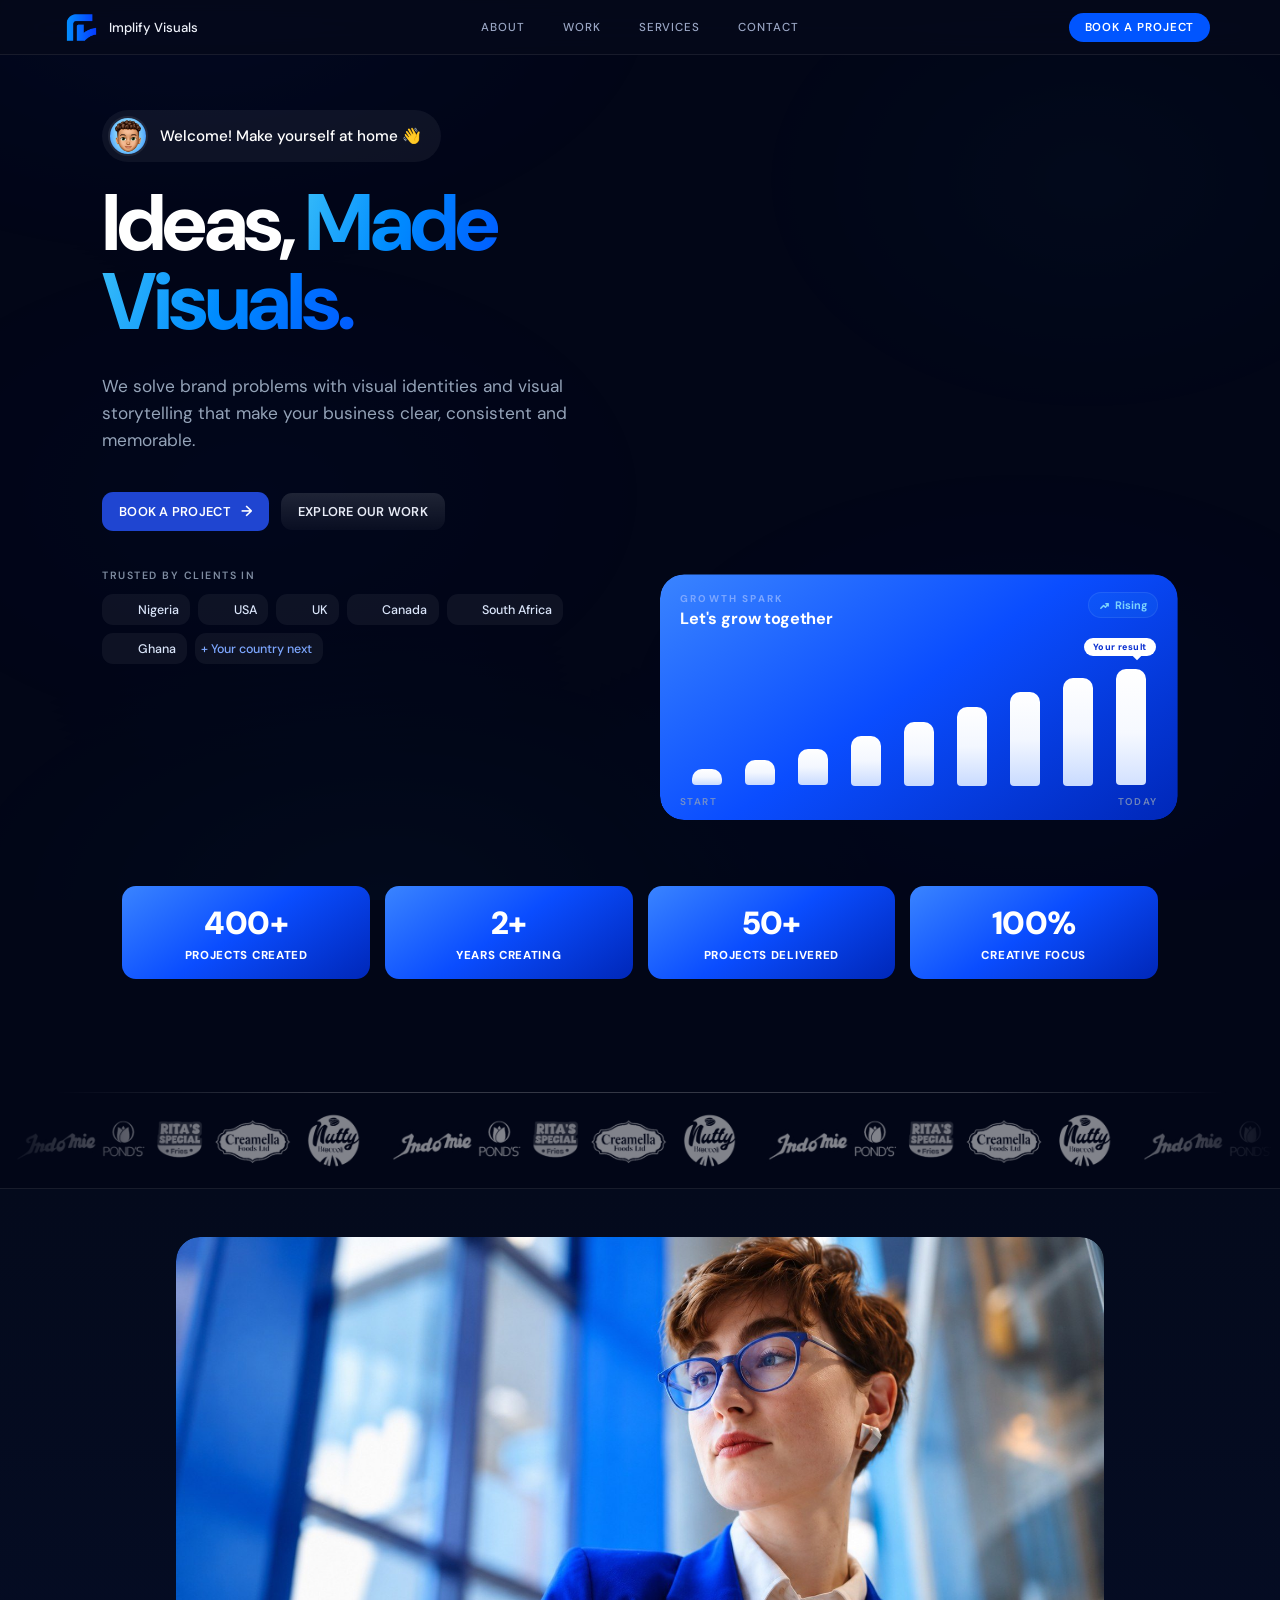
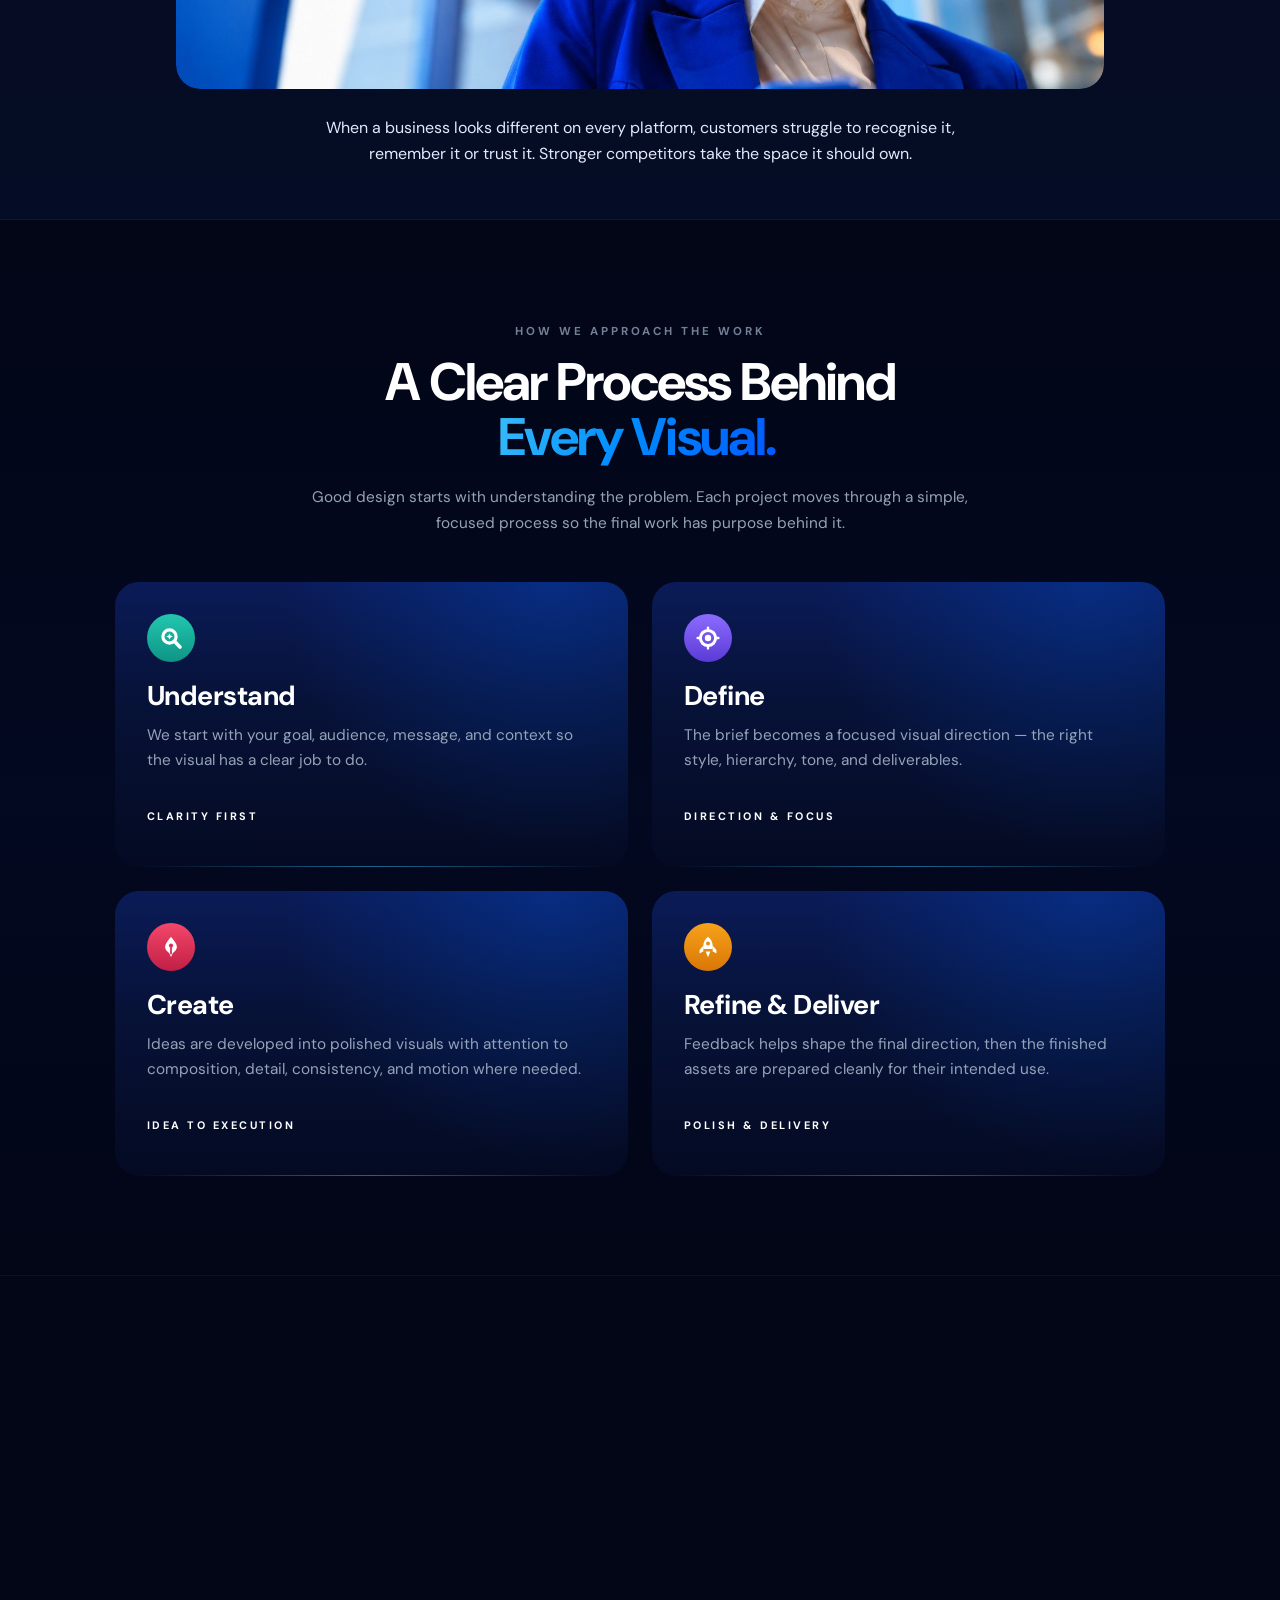
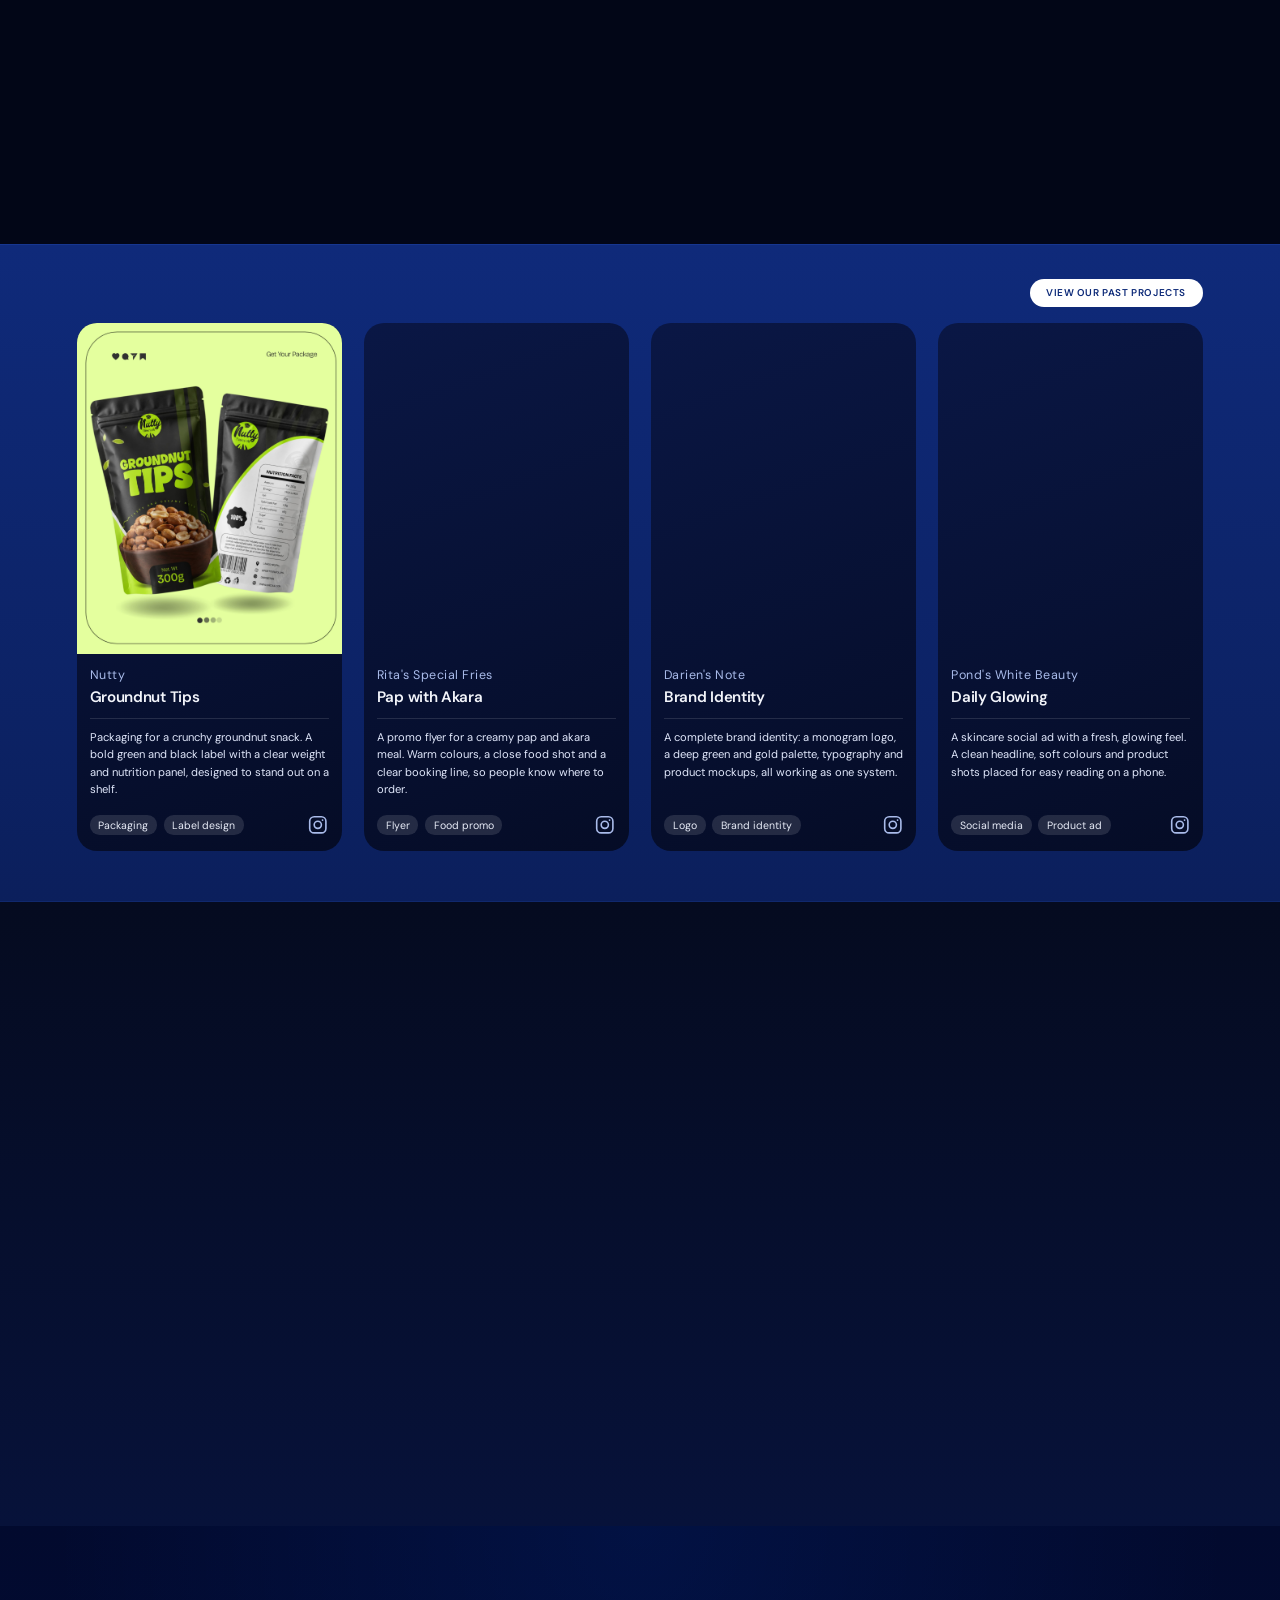
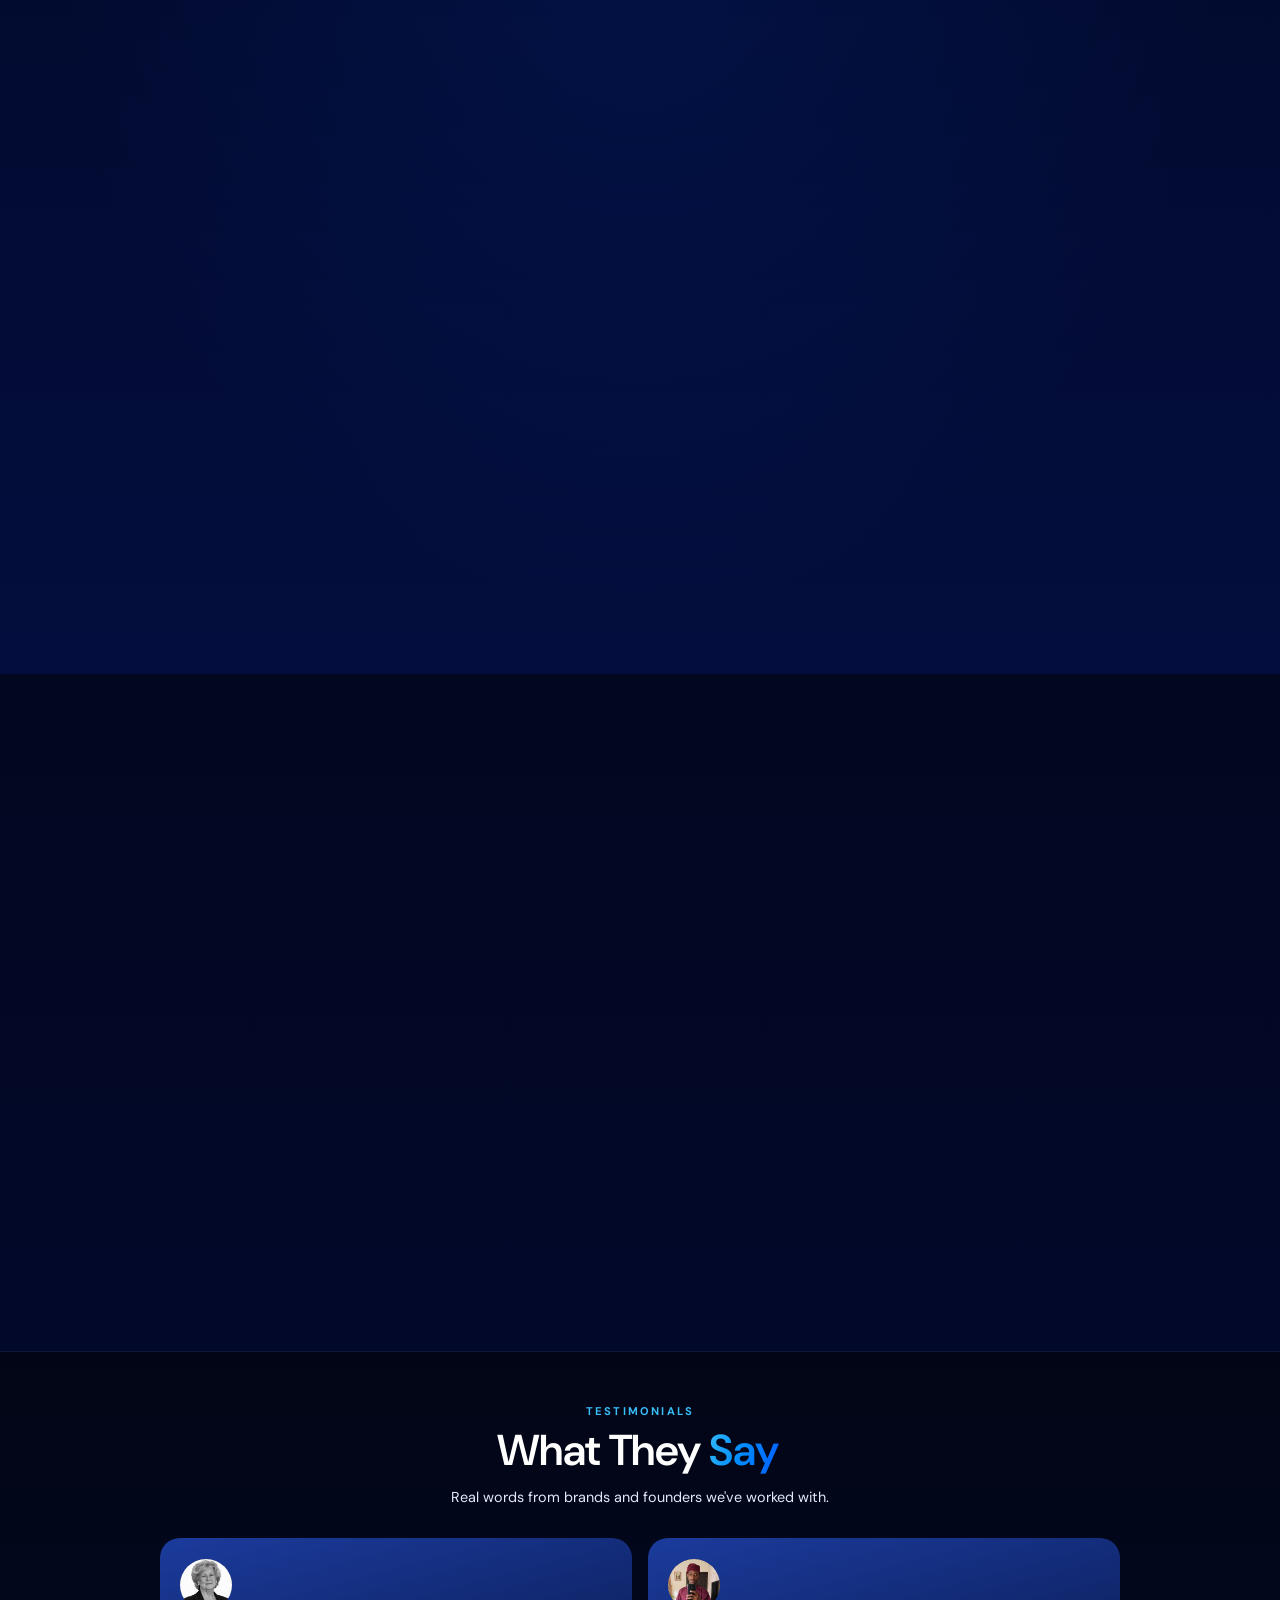
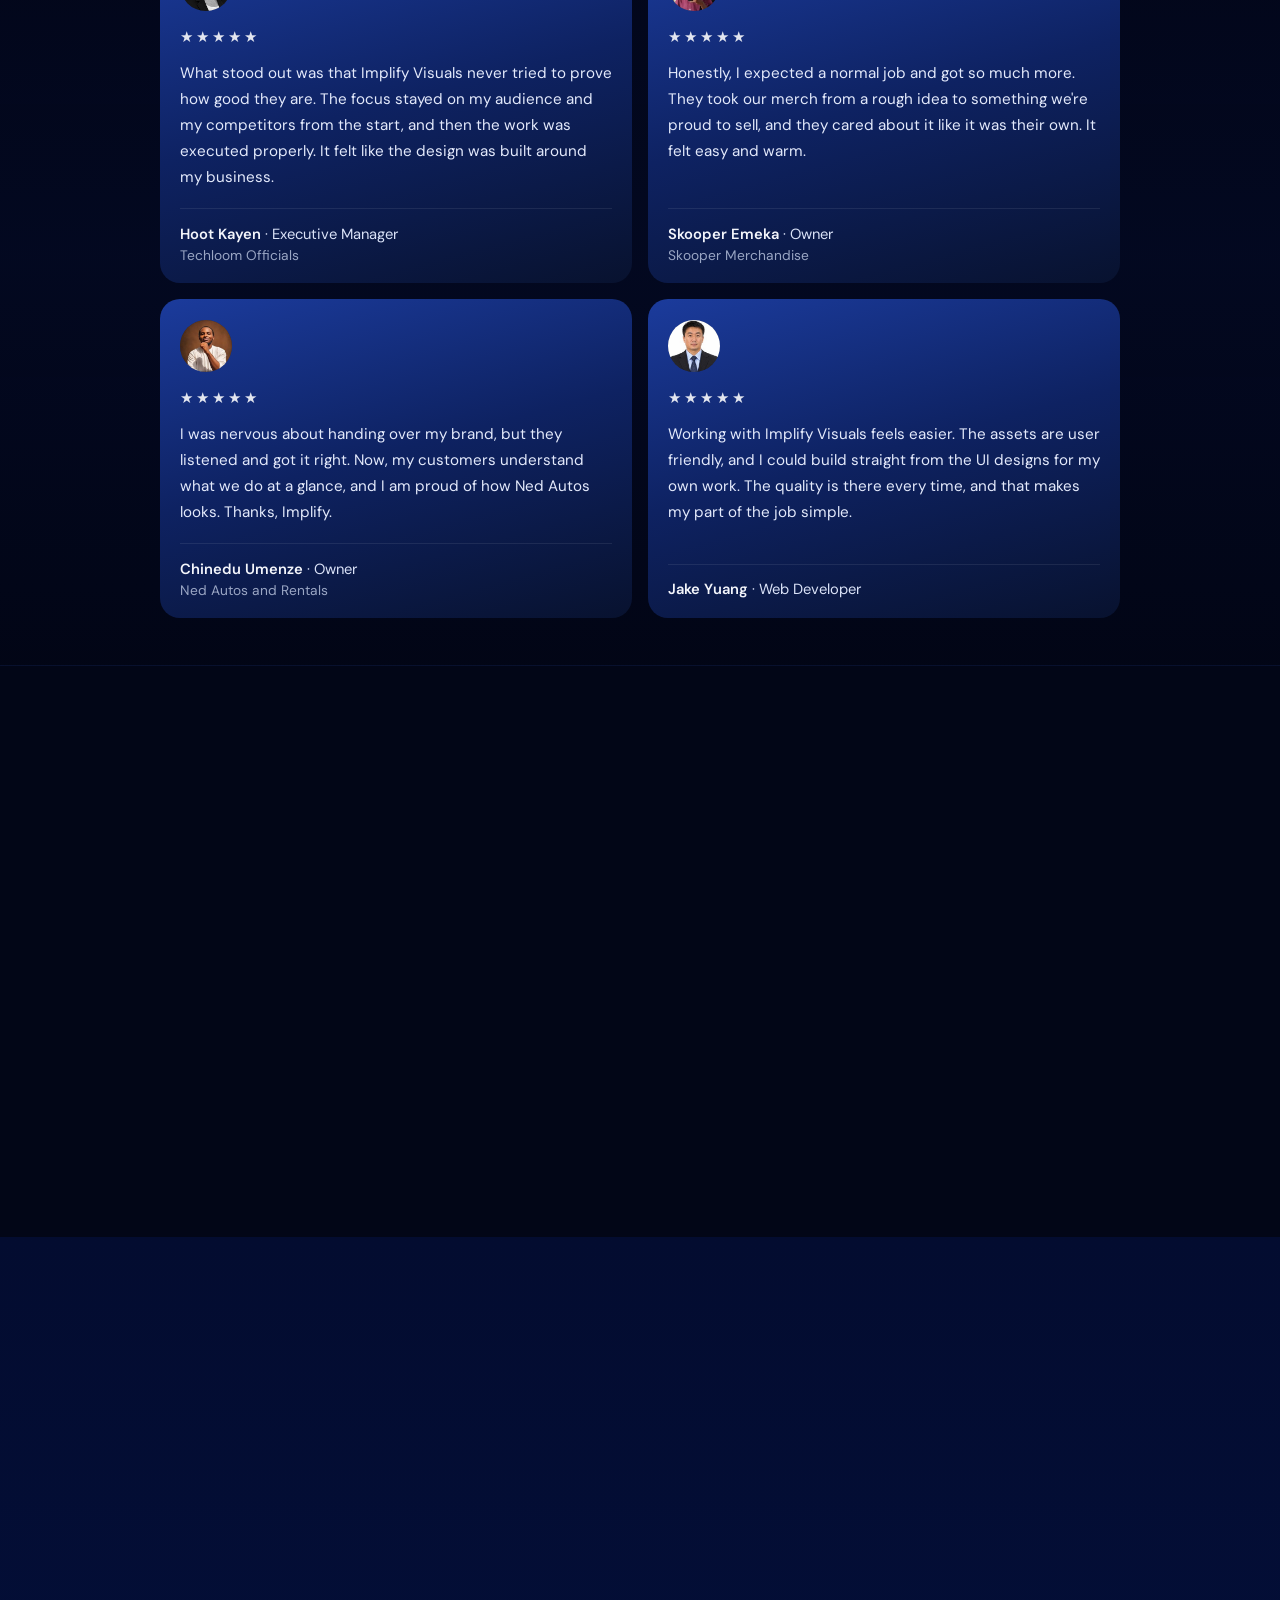
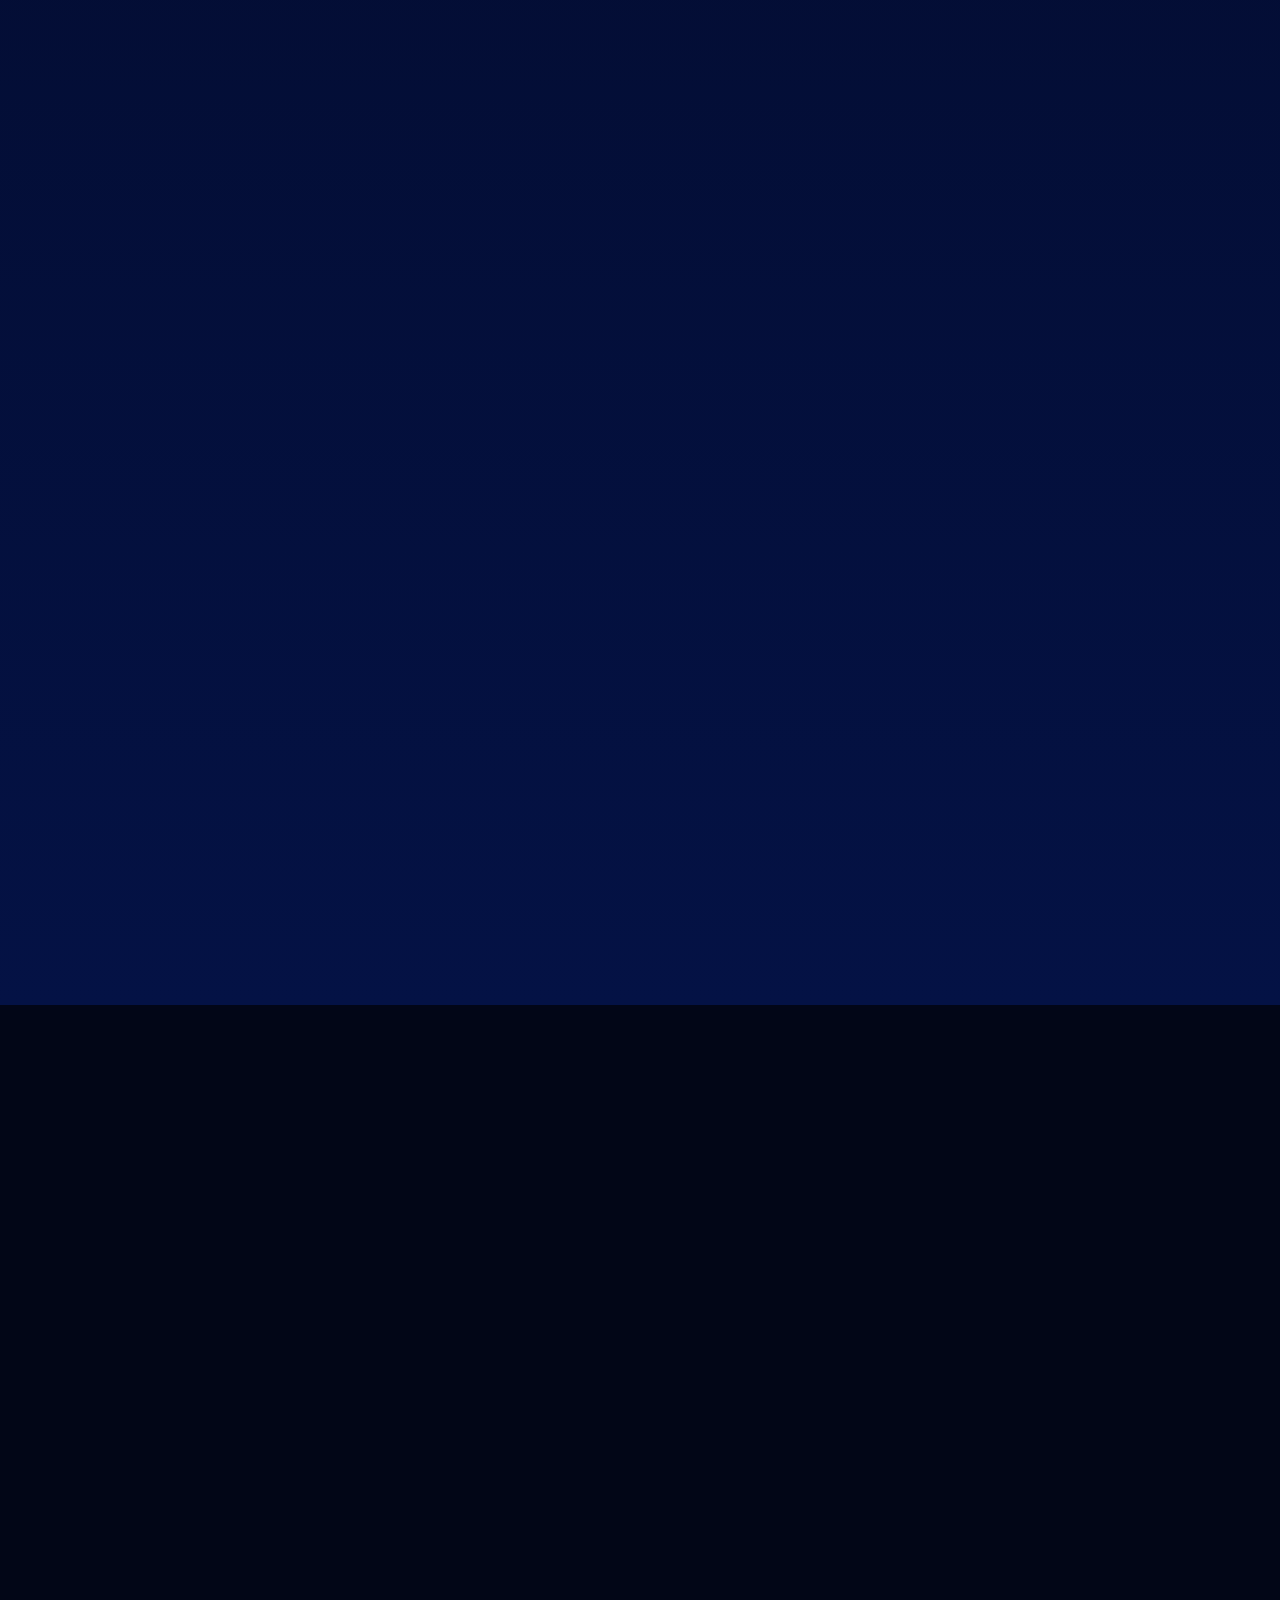
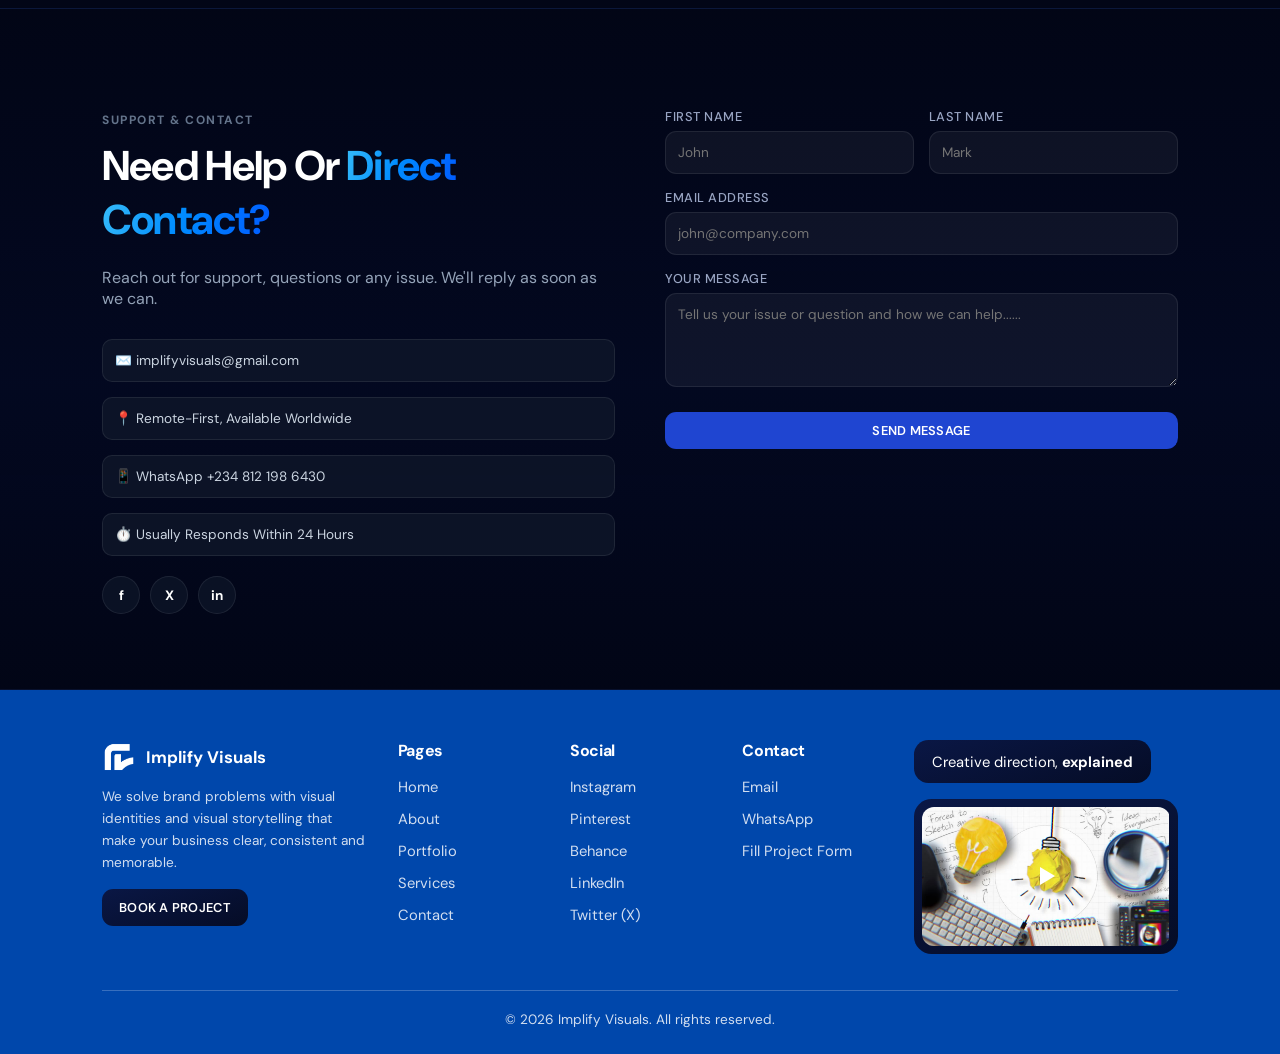
==== commit d7d0de40: "Add files via upload" ====
--- a/index.html
+++ b/index.html
@@ -42,7 +42,7 @@
 <link rel="stylesheet" href="premium-v56.css?v=95">
 <script>(function(){if(!/[?&]debug/.test(location.search))return;var b=document.createElement("pre");b.style.cssText="position:fixed;left:6px;bottom:6px;z-index:2147483647;margin:0;padding:8px 10px;background:#000c;color:#7CFC00;font:11px/1.35 monospace;white-space:pre;border-radius:8px;pointer-events:none";function u(){var v=window.visualViewport,d=document.documentElement;b.textContent=["innerW "+innerWidth,"clientW "+d.clientWidth,"screenW "+screen.width,"dpr "+devicePixelRatio,"vvScale "+(v?v.scale.toFixed(3):"n/a"),"vvW "+(v?v.width.toFixed(1):"n/a"),"zoom "+(d.style.zoom||"none"),"hair "+(d.style.getPropertyValue("--hair")||"none"),"vw "+(d.style.getPropertyValue("--vw")||"none"),"meta "+(document.querySelector("meta[name=viewport]")||{}).content,"f "+(d.getAttribute("data-f")||"n/a"),"tf "+(d.style.getPropertyValue("--tf")||"none"),"ua "+(/Instagram/.test(navigator.userAgent)?"instagram":/Chrome/.test(navigator.userAgent)?"chrome":"other")].join("\n")}document.addEventListener("DOMContentLoaded",function(){document.body.appendChild(b);u();setInterval(u,700)})})();</script>
 <script>if(!matchMedia('(prefers-reduced-motion: reduce)').matches&&'IntersectionObserver' in window)document.documentElement.classList.add('rv-on')</script>
-<link rel="stylesheet" href="calm.css?v=29">
+<link rel="stylesheet" href="calm.css?v=30">
 </head>
 <body>
 <script>
--- a/calm.css
+++ b/calm.css
@@ -551,3 +551,13 @@
 
 /* v29: Andrea motion card darker so it stands apart from the section background */
 .motion-glass{background:linear-gradient(160deg,#050d2b 0%,#02061a 55%,#010412 100%)!important;box-shadow:0 1.6rem 3.2rem -1.2rem rgba(0,0,0,.8),0 0 0 1px rgba(255,255,255,.04)!important}
+
+/* v30: Andrea card text smaller, more breathing room from the edges */
+.motion-info{padding:1.1rem .85rem 0!important}
+.motion-eyebrow{font-size:calc((.52rem) * var(--tf,1))!important;margin-bottom:.4rem!important}
+.motion-info h3{font-size:calc((1.02rem) * var(--tf,1))!important;margin:0 0 .4rem!important}
+.motion-info p{font-size:calc((.7rem) * var(--tf,1))!important;line-height:1.55!important;margin:0 0 .75rem!important}
+.motion-rate{gap:.45rem!important}
+.motion-rate .stars{font-size:calc((.8rem) * var(--tf,1))!important}
+.motion-rate b{font-size:calc((.74rem) * var(--tf,1))!important}
+.motion-rate em{font-size:calc((.64rem) * var(--tf,1))!important}
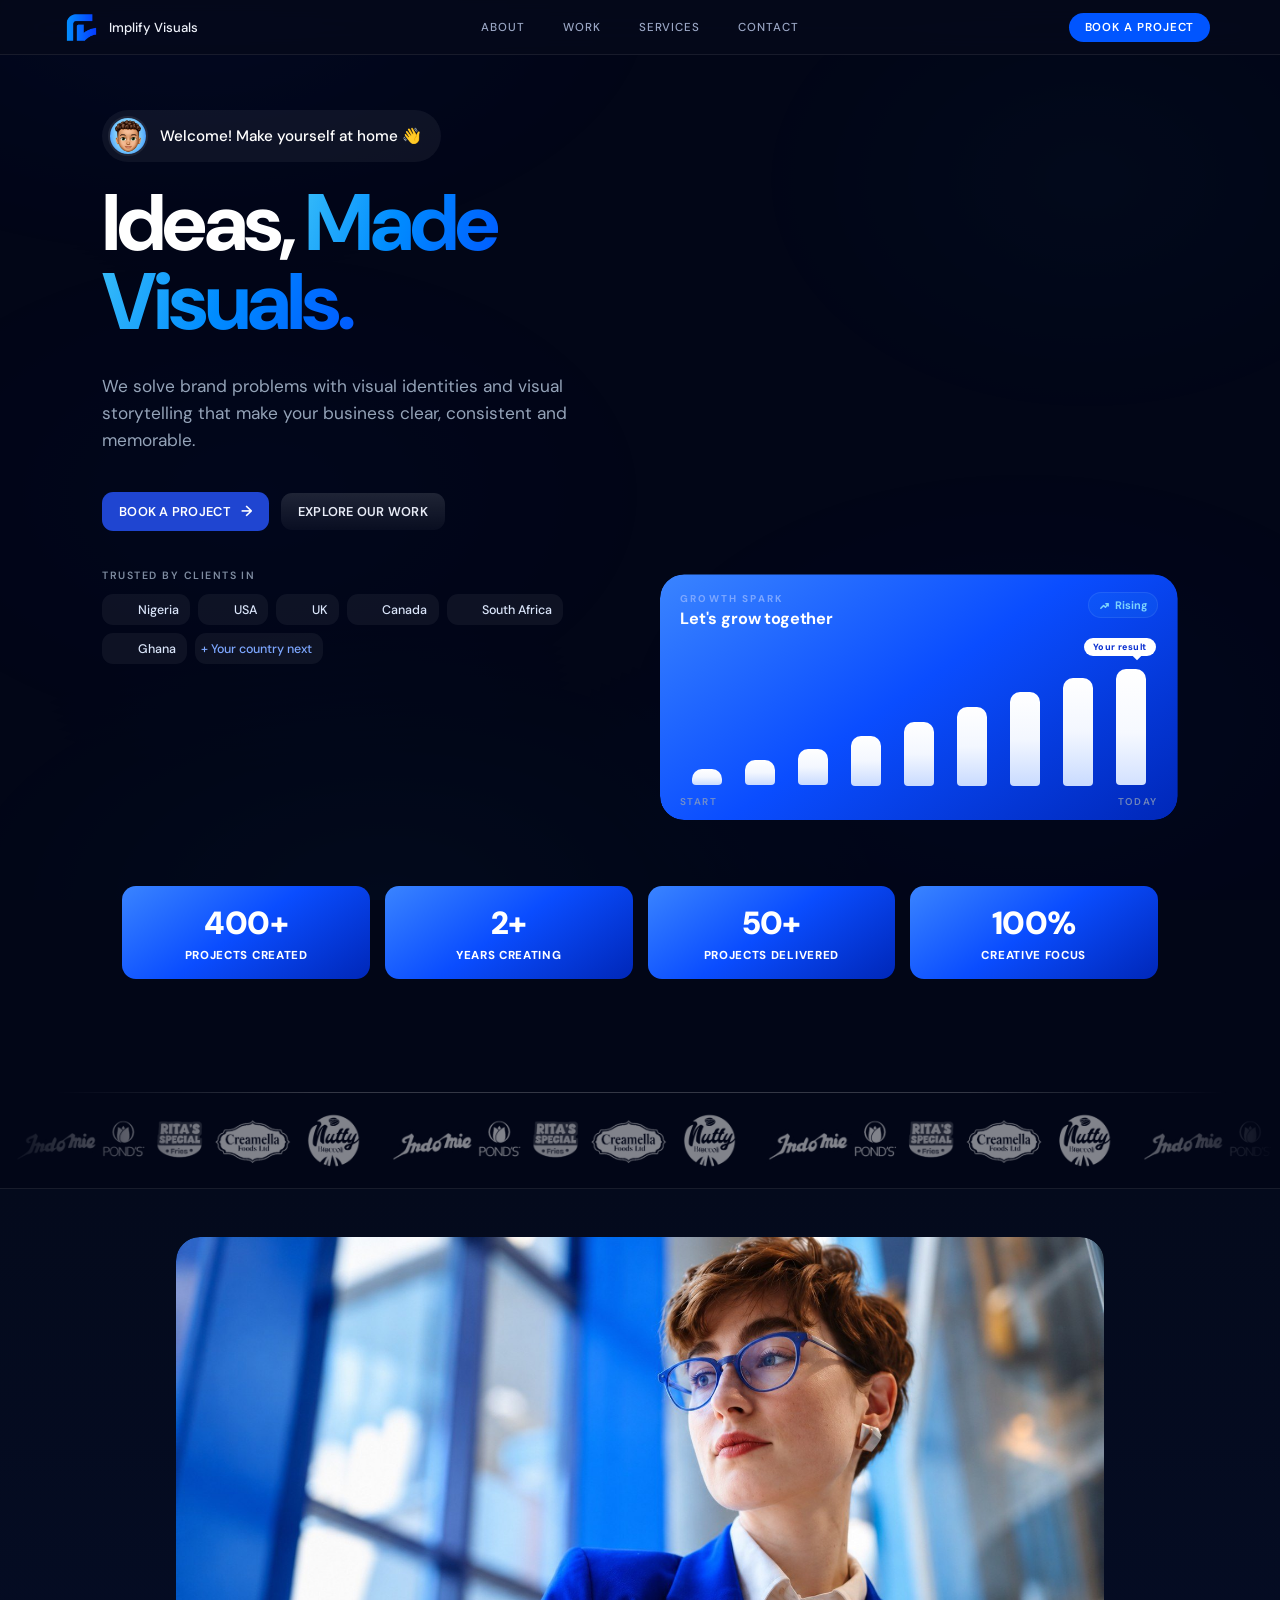
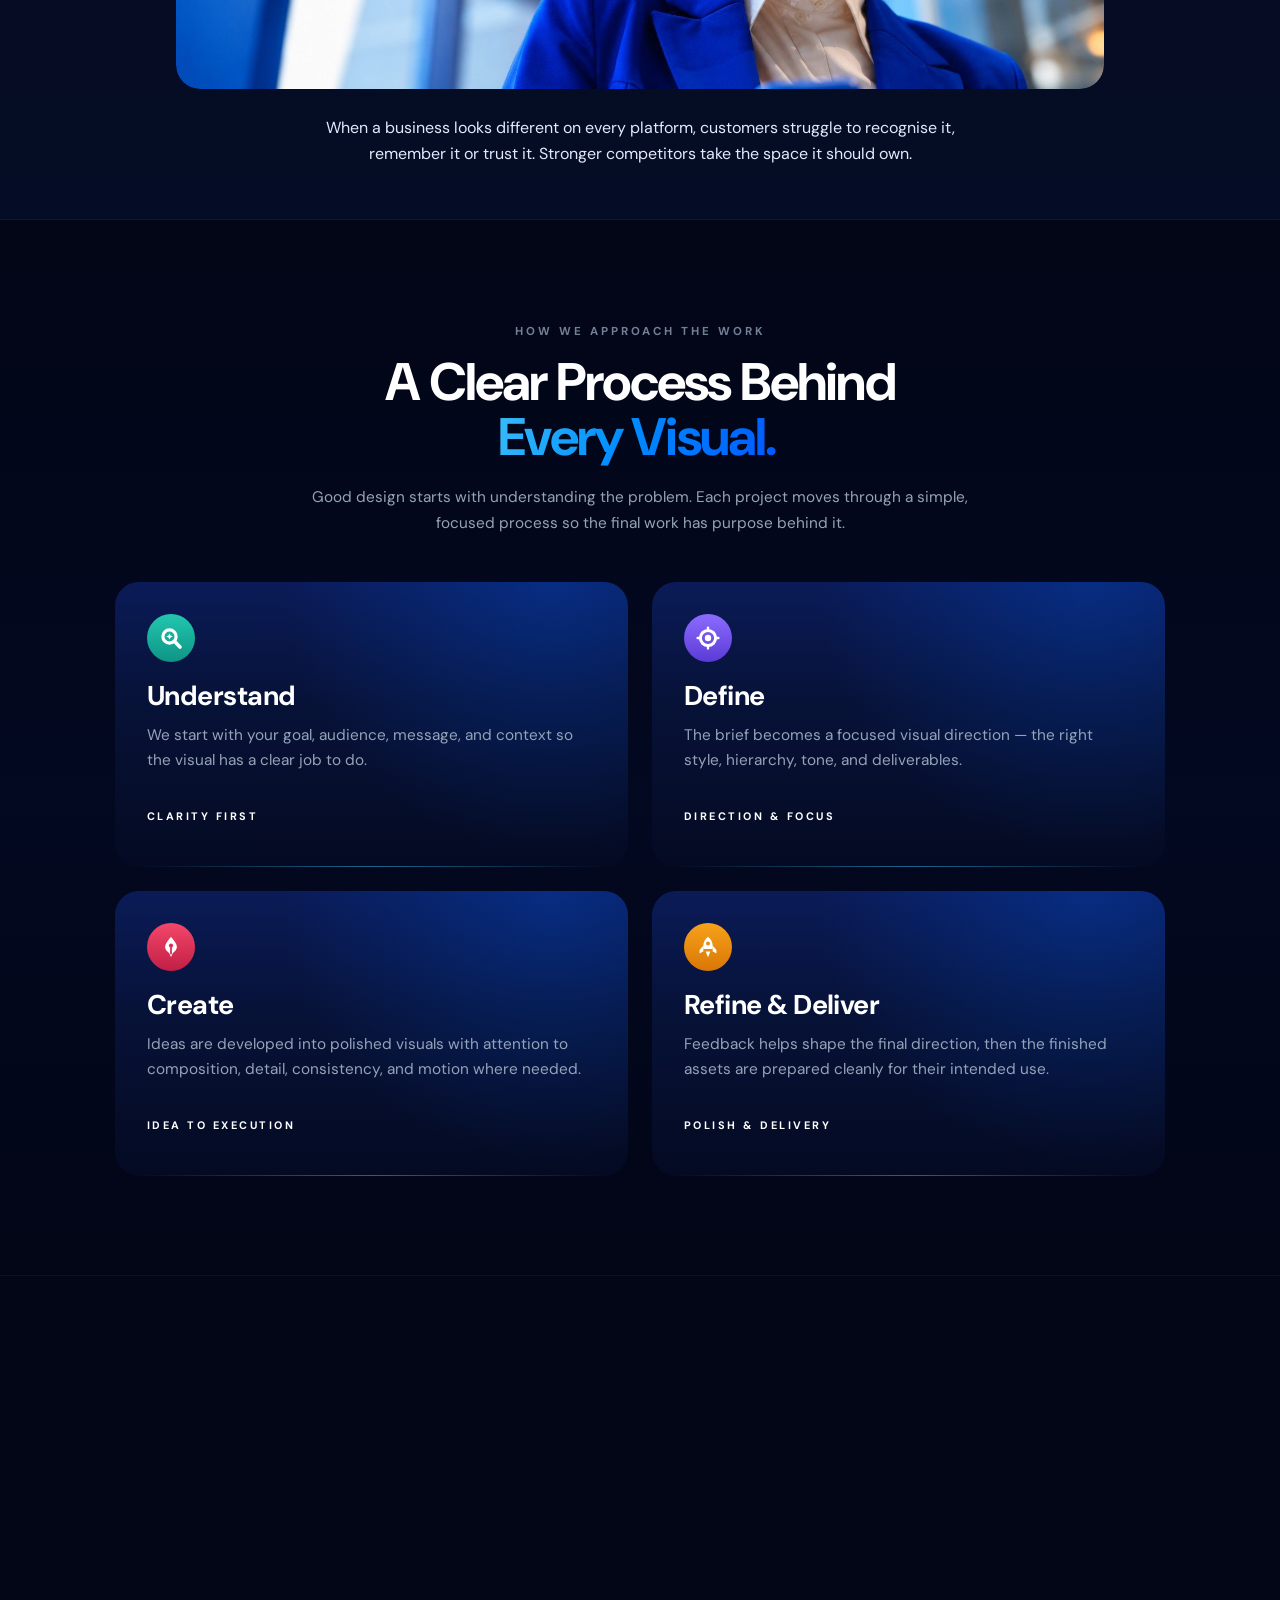
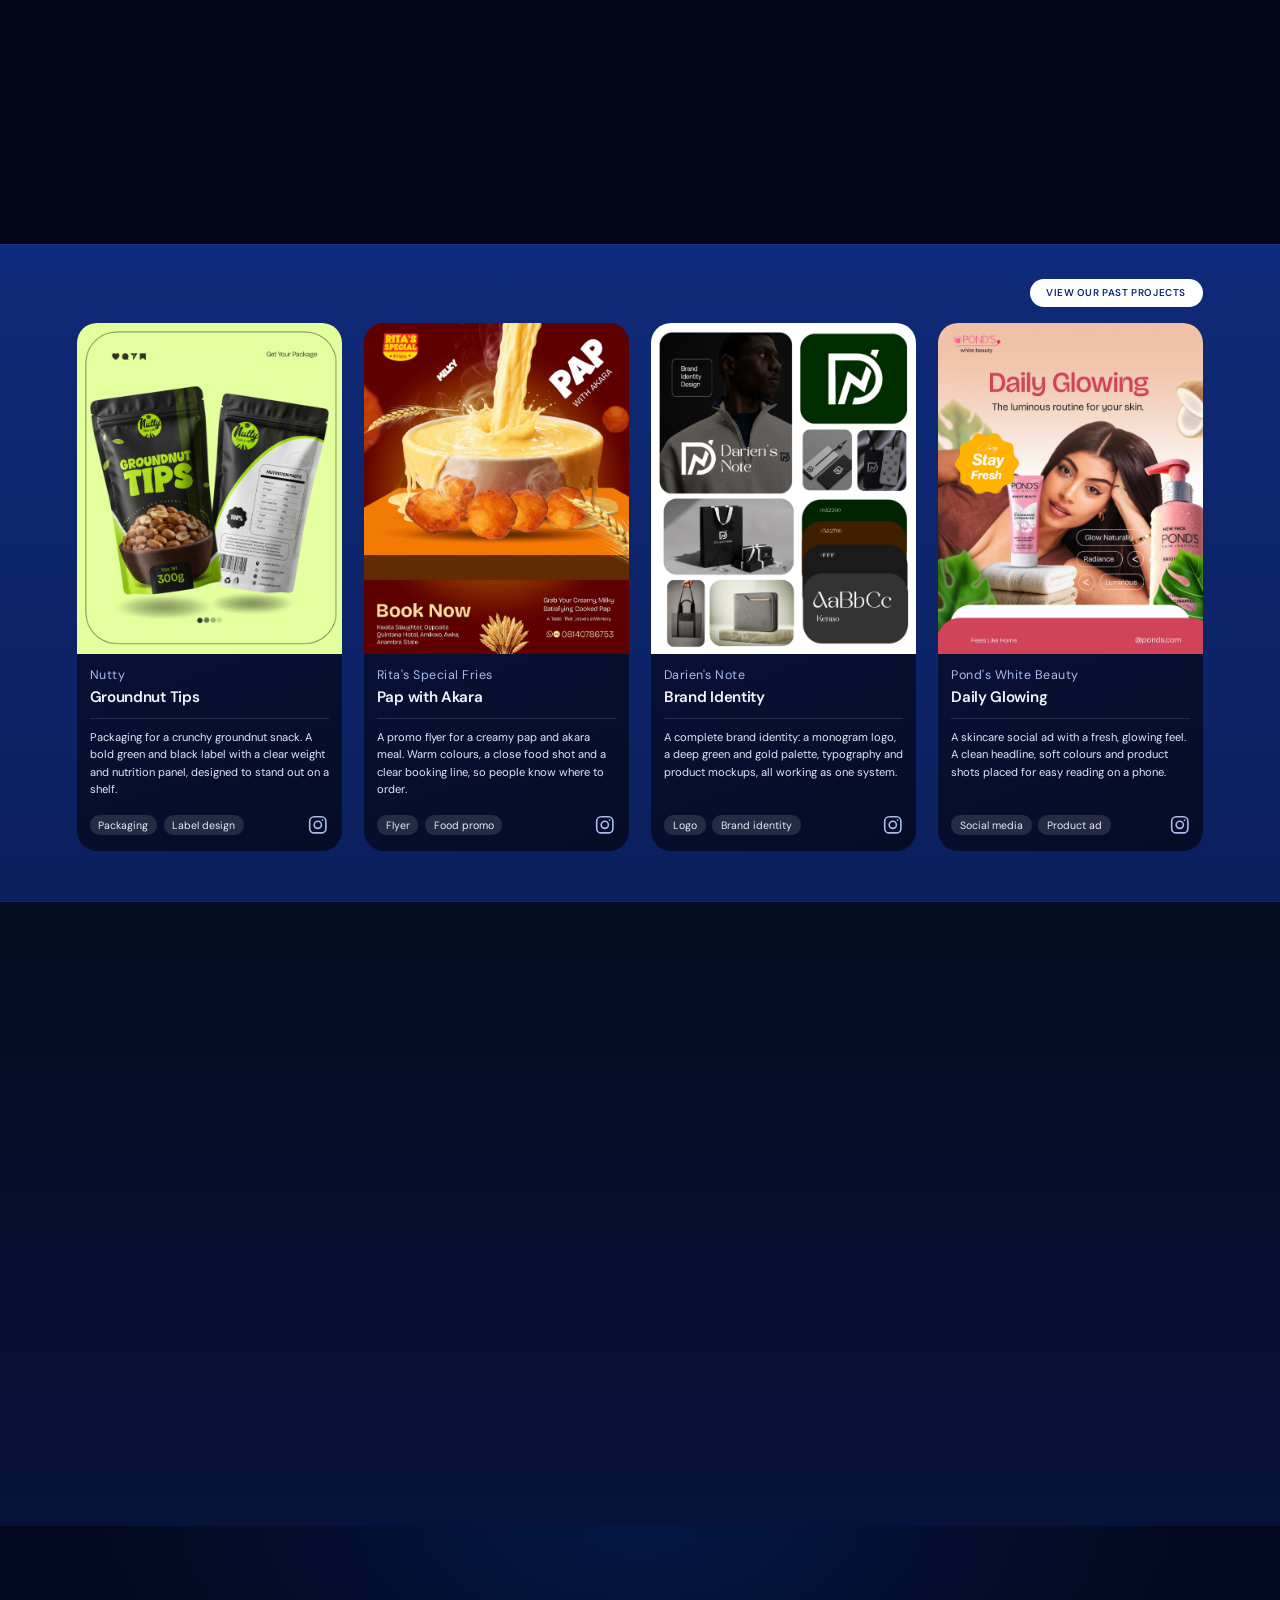
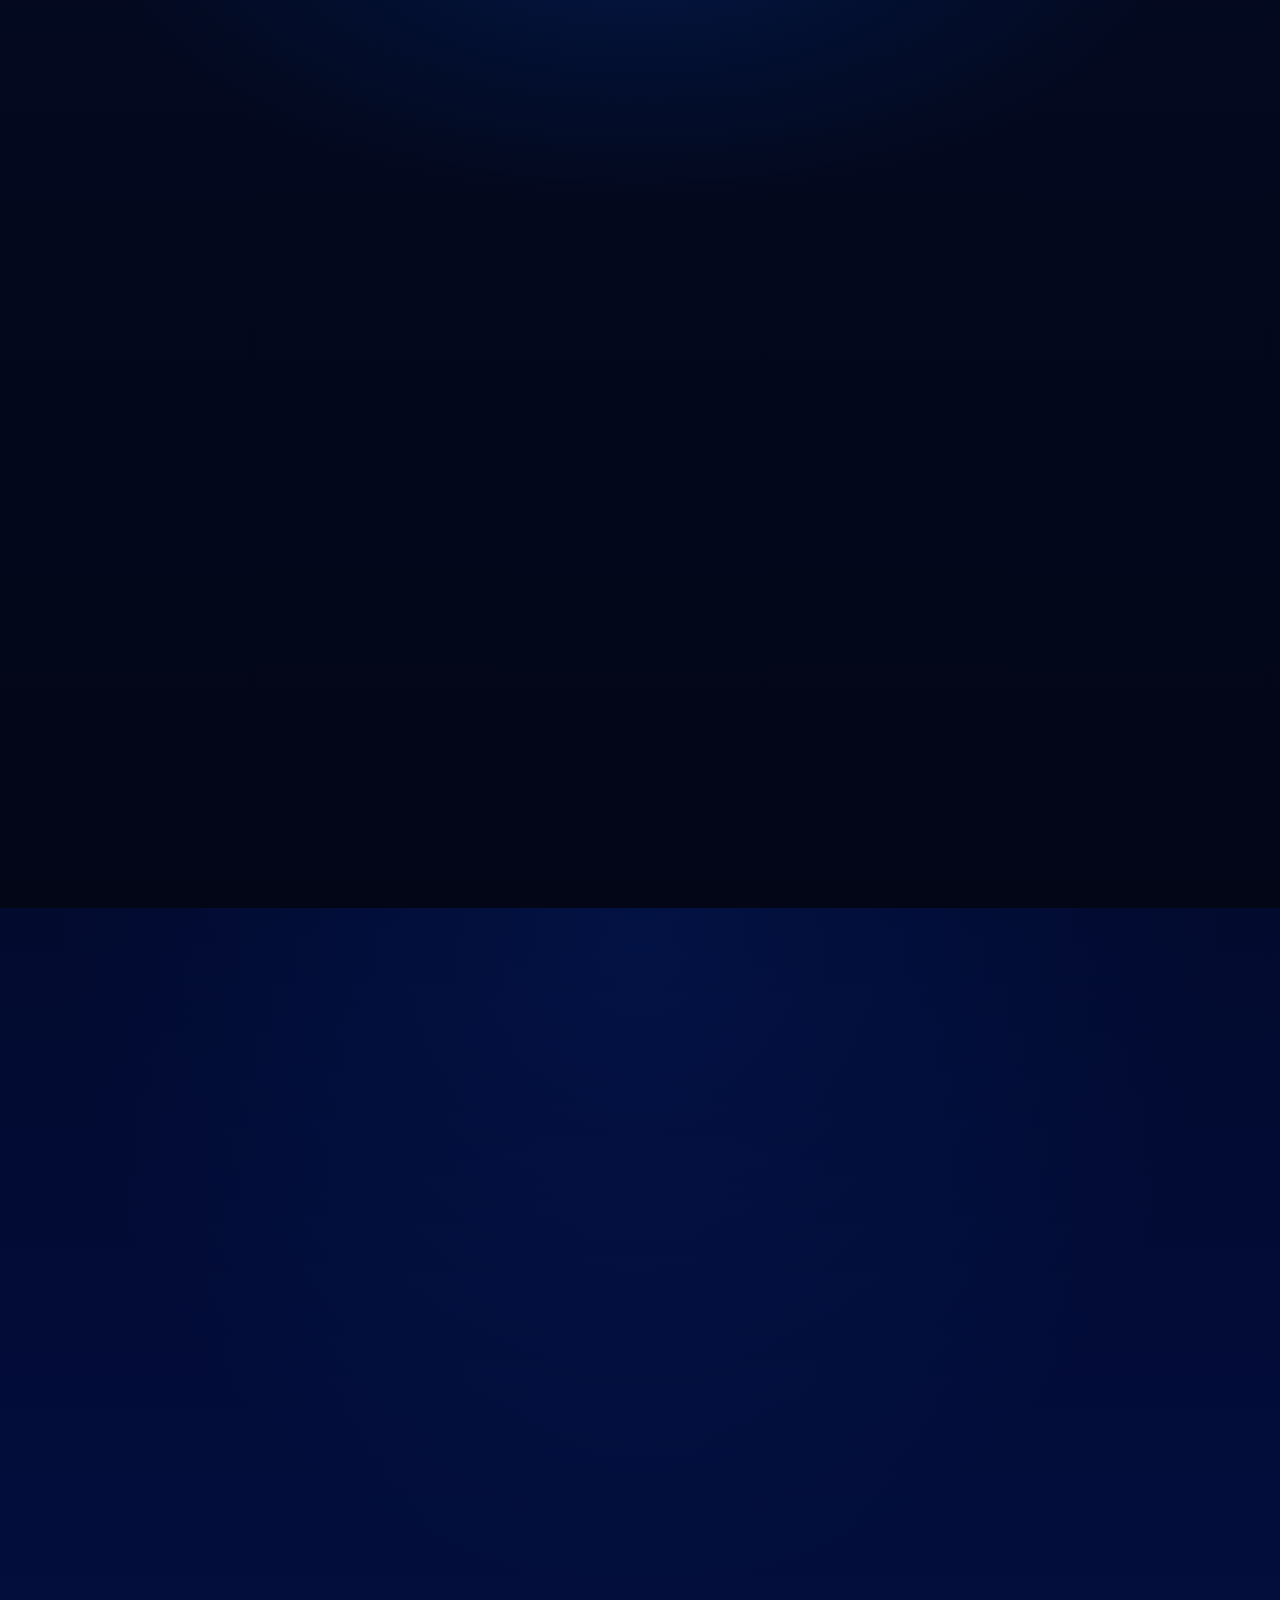
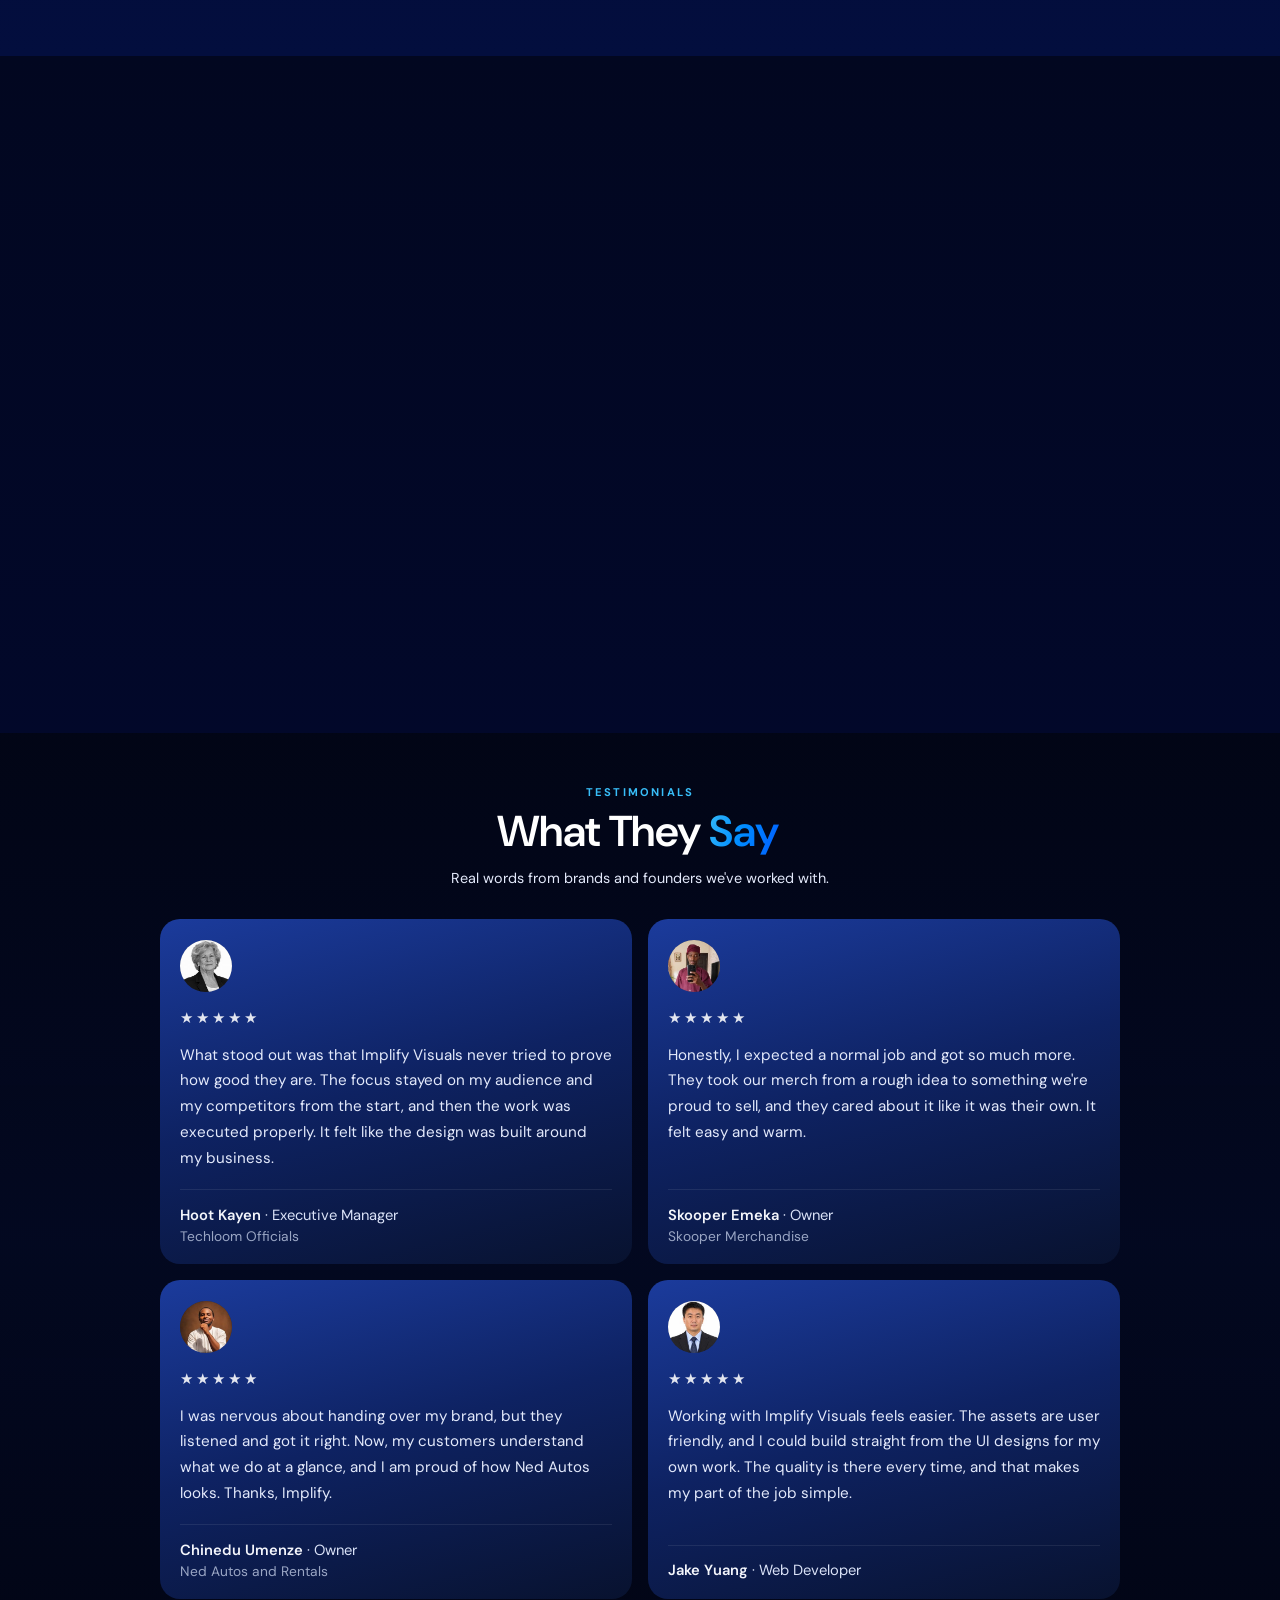
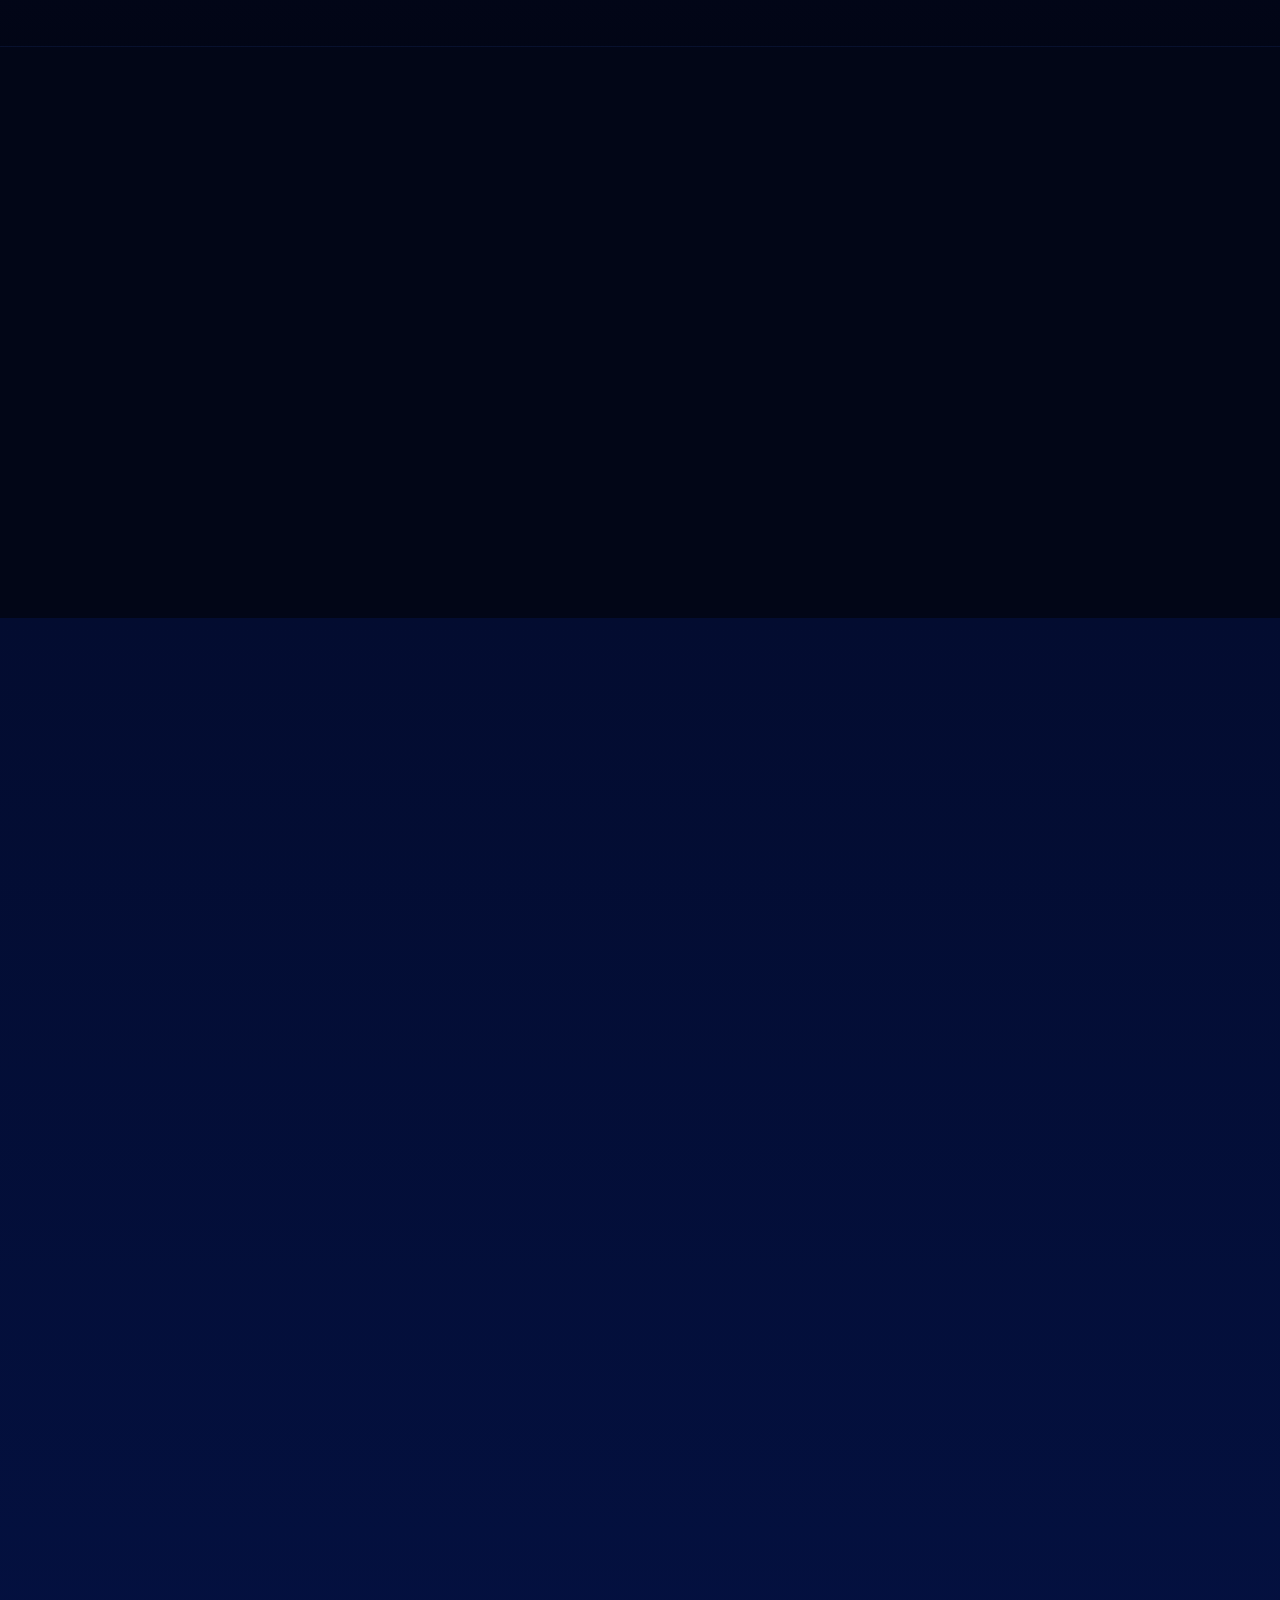
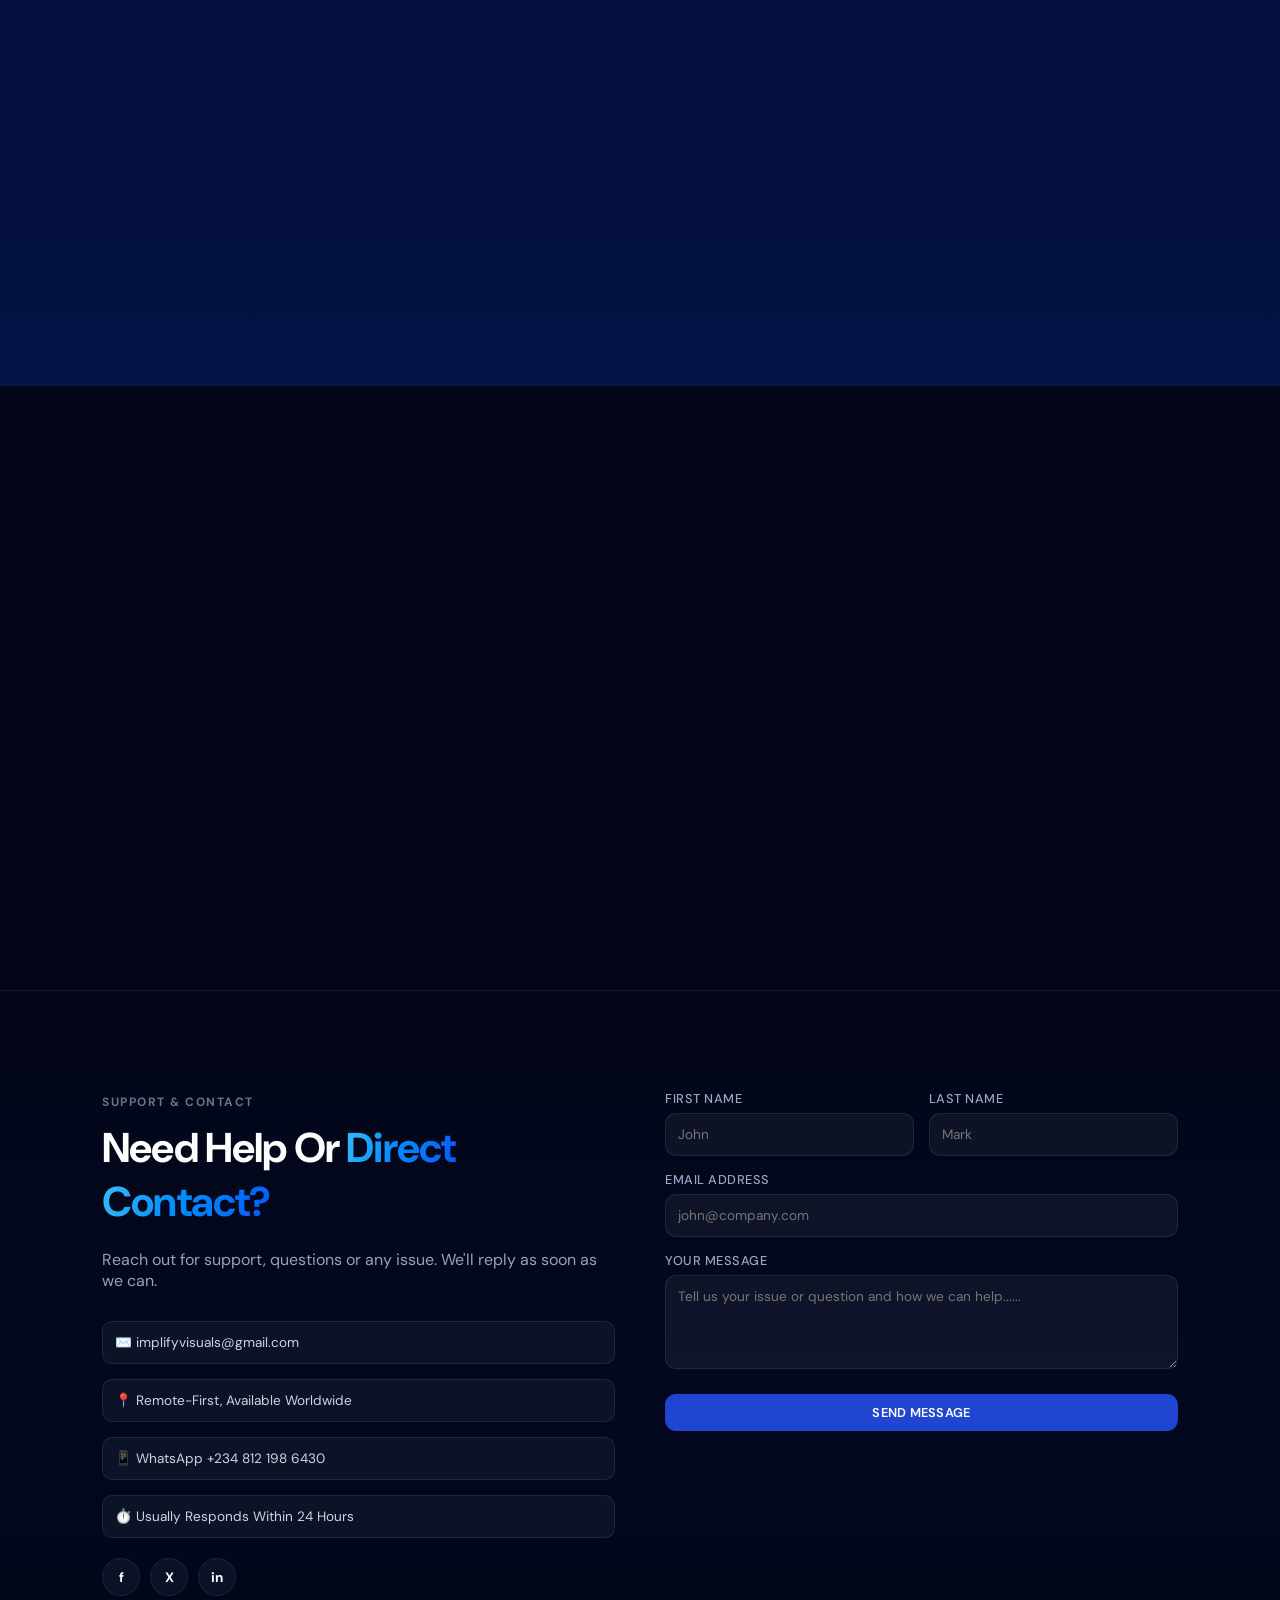
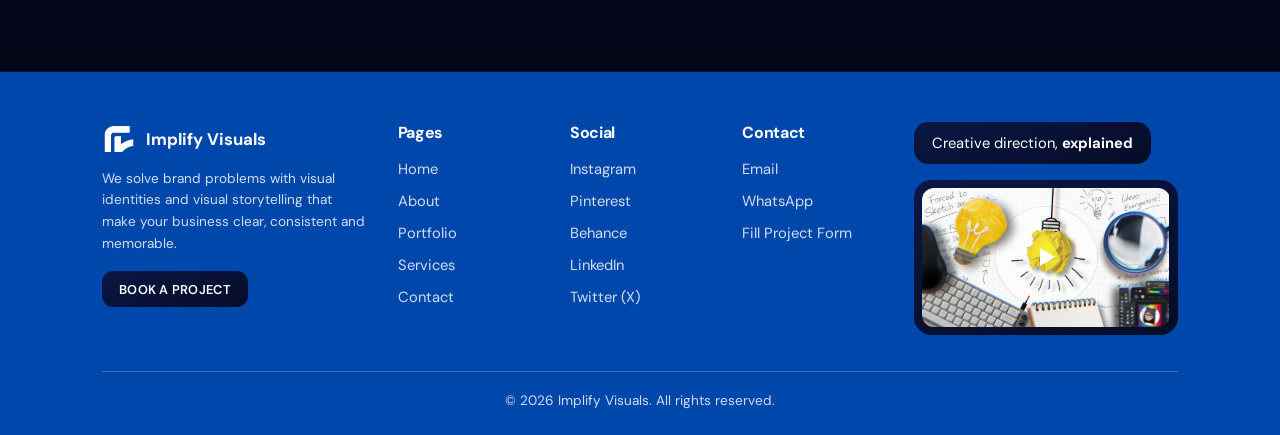
==== commit 73e9737d: "Add files via upload" ====
--- a/index.html
+++ b/index.html
@@ -42,7 +42,7 @@
 <link rel="stylesheet" href="premium-v56.css?v=95">
 <script>(function(){if(!/[?&]debug/.test(location.search))return;var b=document.createElement("pre");b.style.cssText="position:fixed;left:6px;bottom:6px;z-index:2147483647;margin:0;padding:8px 10px;background:#000c;color:#7CFC00;font:11px/1.35 monospace;white-space:pre;border-radius:8px;pointer-events:none";function u(){var v=window.visualViewport,d=document.documentElement;b.textContent=["innerW "+innerWidth,"clientW "+d.clientWidth,"screenW "+screen.width,"dpr "+devicePixelRatio,"vvScale "+(v?v.scale.toFixed(3):"n/a"),"vvW "+(v?v.width.toFixed(1):"n/a"),"zoom "+(d.style.zoom||"none"),"hair "+(d.style.getPropertyValue("--hair")||"none"),"vw "+(d.style.getPropertyValue("--vw")||"none"),"meta "+(document.querySelector("meta[name=viewport]")||{}).content,"f "+(d.getAttribute("data-f")||"n/a"),"tf "+(d.style.getPropertyValue("--tf")||"none"),"ua "+(/Instagram/.test(navigator.userAgent)?"instagram":/Chrome/.test(navigator.userAgent)?"chrome":"other")].join("\n")}document.addEventListener("DOMContentLoaded",function(){document.body.appendChild(b);u();setInterval(u,700)})})();</script>
 <script>if(!matchMedia('(prefers-reduced-motion: reduce)').matches&&'IntersectionObserver' in window)document.documentElement.classList.add('rv-on')</script>
-<link rel="stylesheet" href="calm.css?v=30">
+<link rel="stylesheet" href="calm.css?v=31">
 </head>
 <body>
 <script>
@@ -273,6 +273,41 @@
                 </div>
             </div>
         </div>
+    </div>
+</section>
+
+<!-- Why clients stay -->
+<section class="why-section" id="why" aria-labelledby="why-title">
+    <div class="why-head">
+        <span class="why-kicker">WHY CLIENTS STAY</span>
+        <h2 id="why-title">Where Strategy Meets <span class="accent-text">Craft.</span></h2>
+        <p>A clear process, calm communication and design with a reason behind every choice, so working with us feels easy and the results speak for themselves.</p>
+    </div>
+    <div class="why-grid">
+        <article class="why-card rv-card">
+            <div class="why-img"><img src="images/why-1.jpg" alt="A designer carefully reviewing a client brief at her desk" width="900" height="1059" loading="lazy" decoding="async" style="object-position:50% 38%"><span class="why-chip">01 · Strategy first</span></div>
+            <div class="why-body">
+                <h3>Every Detail, Reviewed</h3>
+                <p>Before a single visual is made, we study your goals, audience and market. Every colour, layout and word is chosen for a reason, so the work looks right and works hard.</p>
+                <div class="why-tags"><span>Strategy-led</span><span>Brand-first</span></div>
+            </div>
+        </article>
+        <article class="why-card rv-card">
+            <div class="why-img"><img src="images/why-2.jpg" alt="A confident creative working calmly on a laptop against a cobalt blue wall" width="900" height="945" loading="lazy" decoding="async" style="object-position:50% 55%"><span class="why-chip">02 · Focused craft</span></div>
+            <div class="why-body">
+                <h3>Crafted With Calm Focus</h3>
+                <p>One dedicated creative owns your project from first idea to final files. That means consistent quality, clear updates and a finish that feels polished, never rushed.</p>
+                <div class="why-tags"><span>Dedicated creative</span><span>Polished finish</span></div>
+            </div>
+        </article>
+        <article class="why-card rv-card">
+            <div class="why-img"><img src="images/why-3.jpg" alt="A client and designer shaking hands after agreeing the direction" width="900" height="900" loading="lazy" decoding="async" style="object-position:35% 30%"><span class="why-chip">03 · Real partnership</span></div>
+            <div class="why-body">
+                <h3>Partners, Not Just Providers</h3>
+                <p>Honest timelines, open conversations and revisions until it feels right. When the work is done, you have a brand you are proud of and a team you can come back to.</p>
+                <div class="why-tags"><span>Clear communication</span><span>Built to last</span></div>
+            </div>
+        </article>
     </div>
 </section>
 
--- a/calm.css
+++ b/calm.css
@@ -561,3 +561,24 @@
 .motion-rate .stars{font-size:calc((.8rem) * var(--tf,1))!important}
 .motion-rate b{font-size:calc((.74rem) * var(--tf,1))!important}
 .motion-rate em{font-size:calc((.64rem) * var(--tf,1))!important}
+
+/* ===== v31: "Why clients stay" showcase section (round-edge image cards) ===== */
+.why-section{position:relative;padding:clamp(3.5rem,8vw,6rem) 4%;background:radial-gradient(60% 40% at 50% 0%,rgba(0,95,255,.16),transparent 70%),linear-gradient(180deg,#030920 0%,#020617 100%)}
+.why-head{max-width:46rem;margin:0 auto clamp(2rem,5vw,3.2rem);text-align:center}
+.why-kicker{display:inline-block;font-size:calc((.62rem) * var(--tf,1));letter-spacing:.2em;font-weight:600;color:#7fb2ff;margin-bottom:.9rem}
+.why-head h2{margin:0 0 .9rem;font-size:calc((2rem) * var(--tf,1));line-height:1.1;font-weight:600;letter-spacing:-.03em;color:#fff}
+.why-head p{margin:0 auto;max-width:36rem;font-size:calc((.9rem) * var(--tf,1));line-height:1.65;color:rgba(226,234,255,.68)}
+.why-grid{display:grid;grid-template-columns:repeat(3,minmax(0,1fr));gap:1.3rem;max-width:74rem;margin:0 auto}
+.why-card{display:flex;flex-direction:column;padding:.6rem;border-radius:1.9rem;background:linear-gradient(160deg,#0a1745 0%,#050c26 100%);box-shadow:0 1.6rem 3.2rem -1.4rem rgba(0,0,0,.7);transition:transform .45s cubic-bezier(.2,.7,.2,1)}
+.why-card:hover{transform:translateY(-.3rem)}
+.why-img{position:relative;border-radius:1.4rem;overflow:hidden;aspect-ratio:4/4.6;background:#0a1745}
+.why-img img{display:block;width:100%;height:100%;object-fit:cover;transition:transform .8s cubic-bezier(.2,.7,.2,1)}
+.why-card:hover .why-img img{transform:scale(1.045)}
+.why-img::after{content:"";position:absolute;inset:0;background:linear-gradient(180deg,rgba(2,6,23,0) 55%,rgba(2,6,23,.45) 100%);pointer-events:none}
+.why-chip{position:absolute;left:.8rem;top:.8rem;z-index:2;padding:.42rem .8rem;border-radius:99px;font-size:calc((.6rem) * var(--tf,1));letter-spacing:.06em;font-weight:600;color:#fff;background:rgba(255,255,255,.16);border:1px solid rgba(255,255,255,.28);-webkit-backdrop-filter:blur(10px);backdrop-filter:blur(10px)}
+.why-body{padding:1.15rem .85rem .7rem}
+.why-body h3{margin:0 0 .5rem;font-size:calc((1.1rem) * var(--tf,1));font-weight:600;letter-spacing:-.02em;color:#fff}
+.why-body p{margin:0 0 .95rem;font-size:calc((.74rem) * var(--tf,1));line-height:1.65;color:rgba(226,234,255,.7)}
+.why-tags{display:flex;flex-wrap:wrap;gap:.45rem}
+.why-tags span{padding:.38rem .75rem;border-radius:99px;font-size:calc((.6rem) * var(--tf,1));font-weight:500;color:#cfe0ff;background:rgba(0,95,255,.16)}
+@media(max-width:900px){.why-grid{grid-template-columns:1fr;max-width:30rem}.why-img{aspect-ratio:4/3.9}}
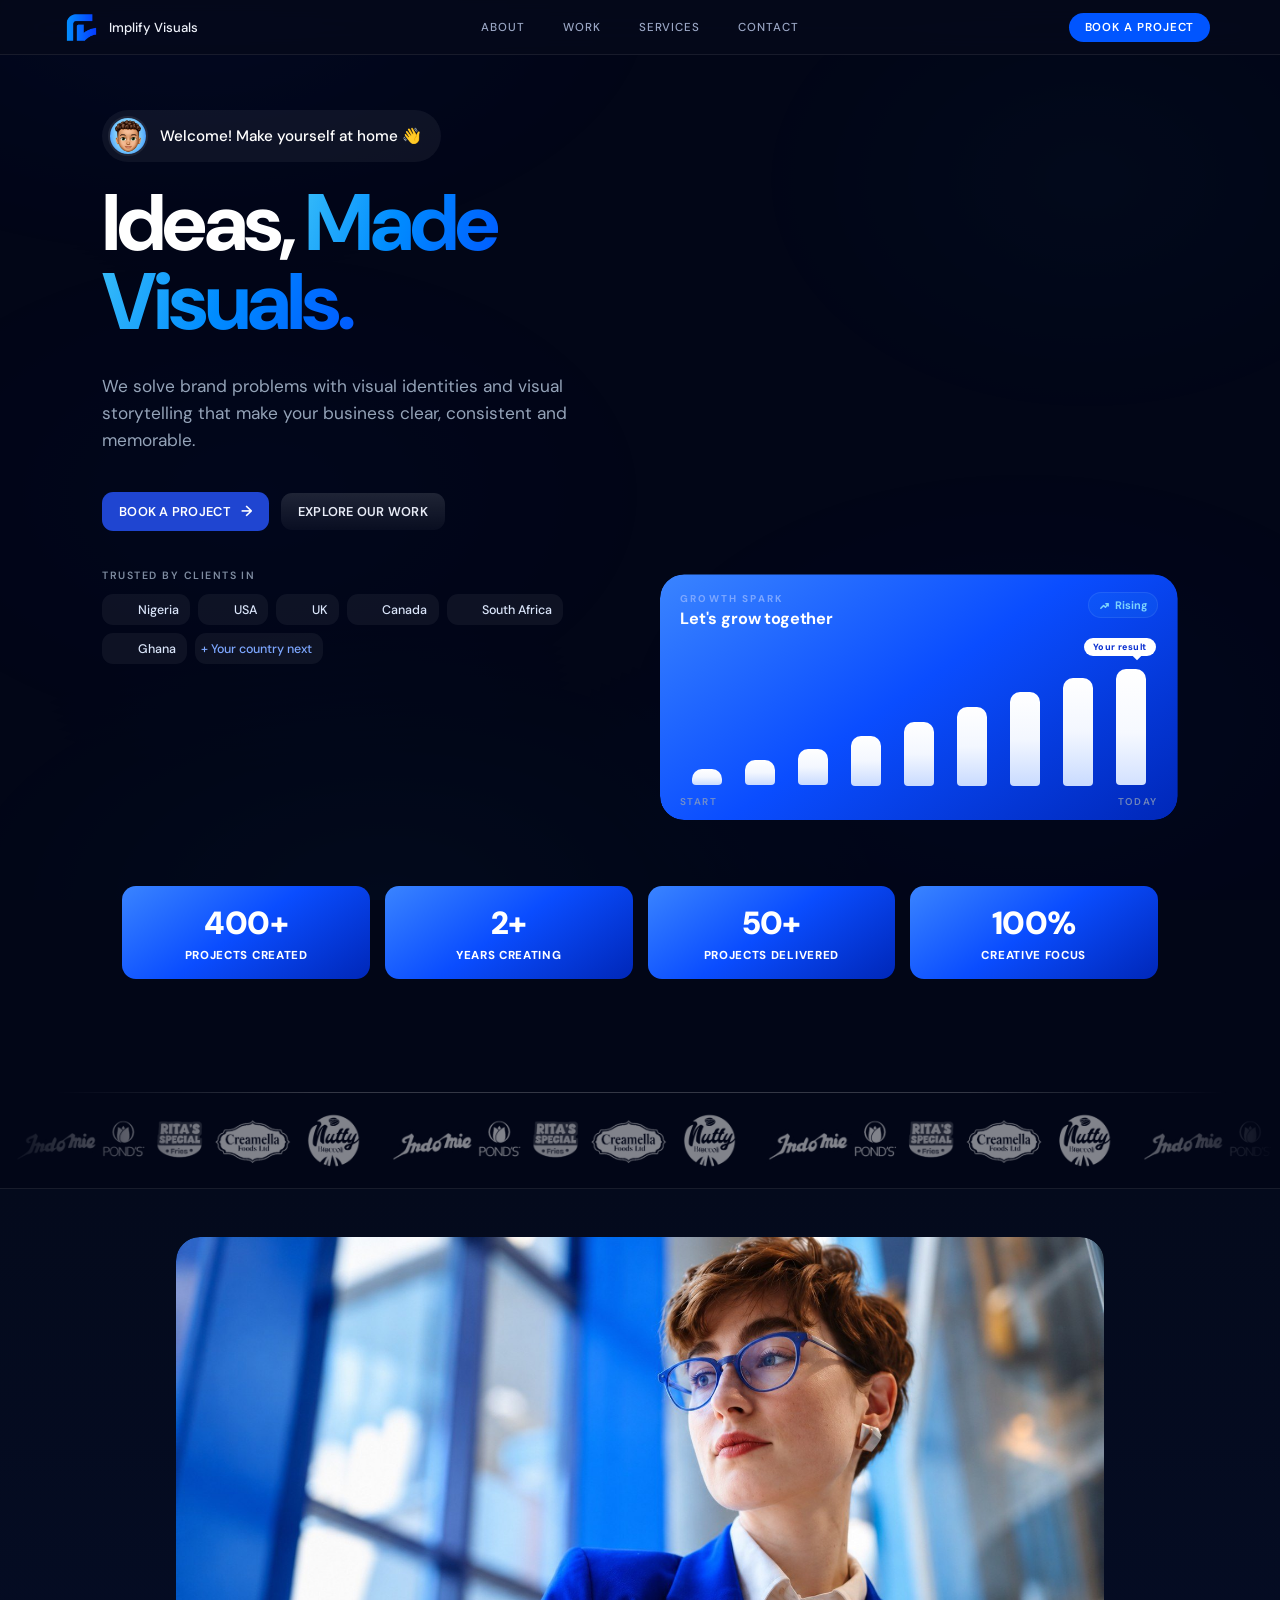
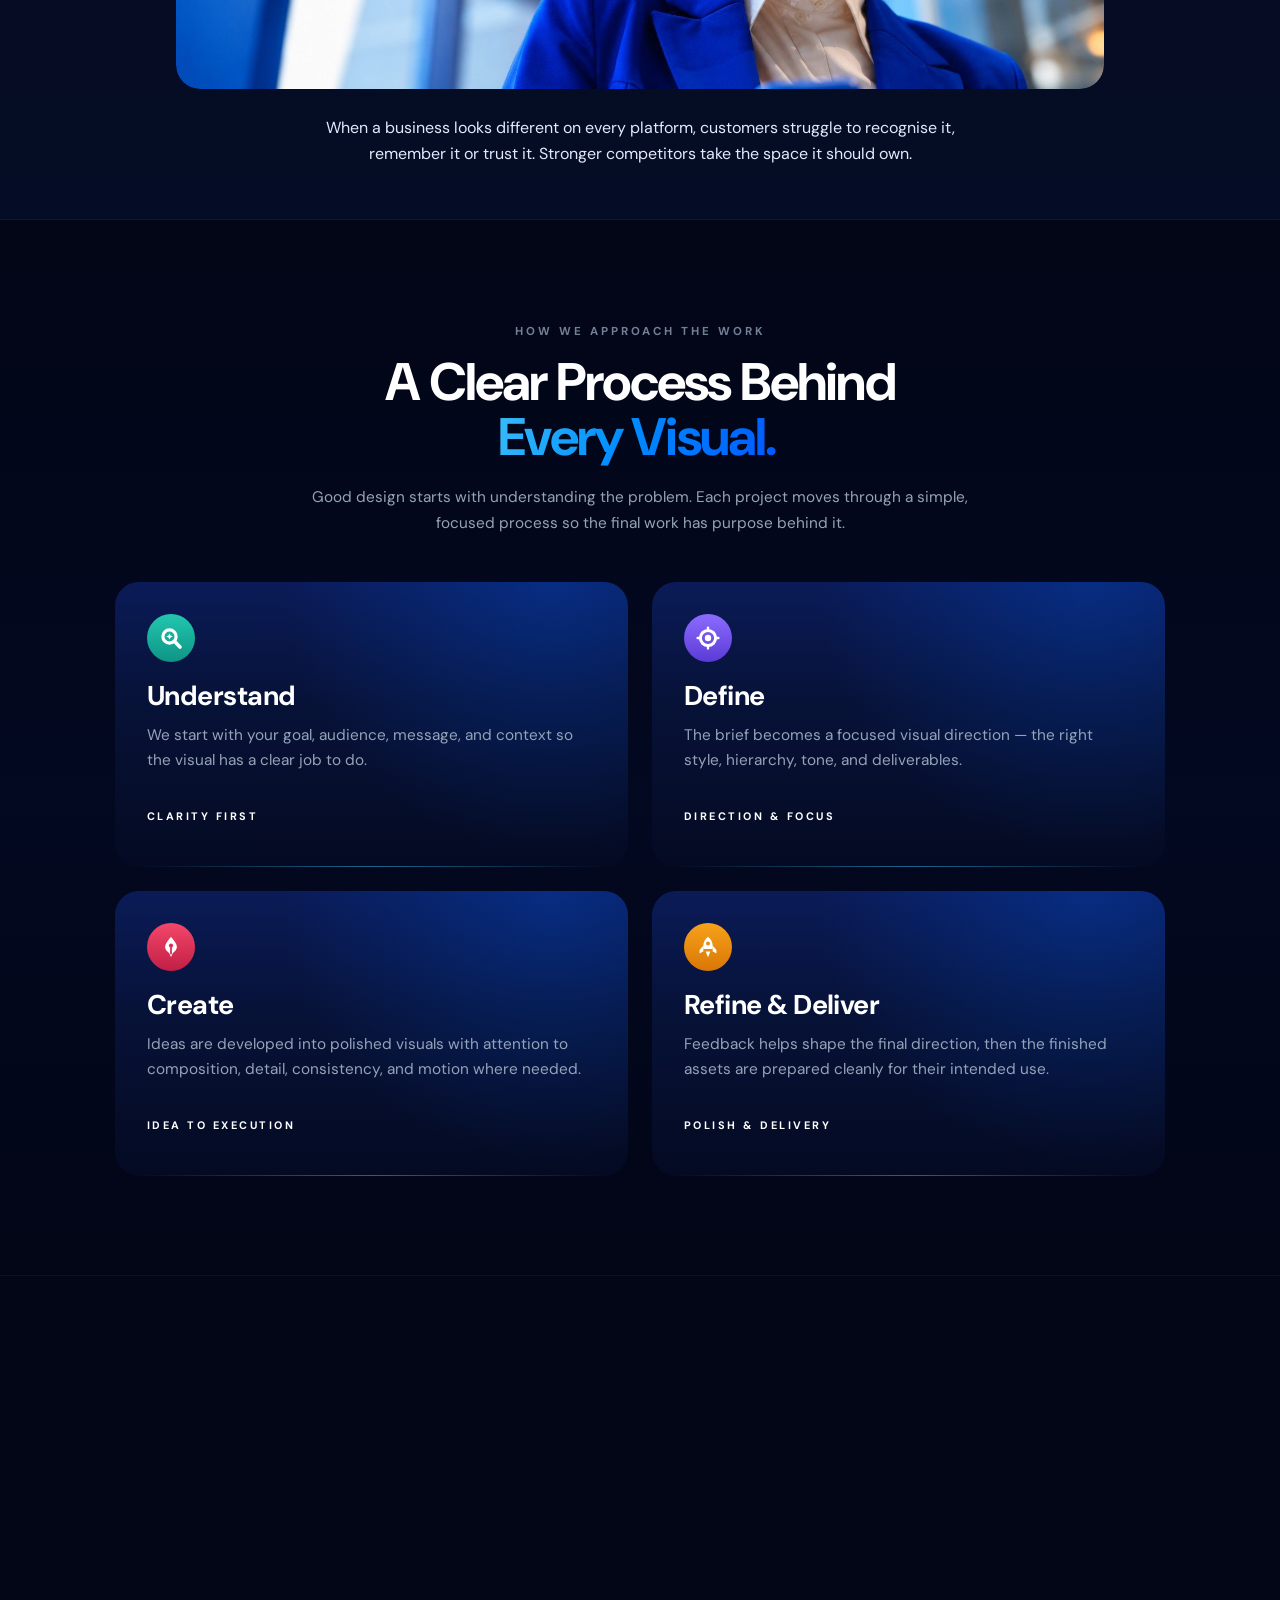
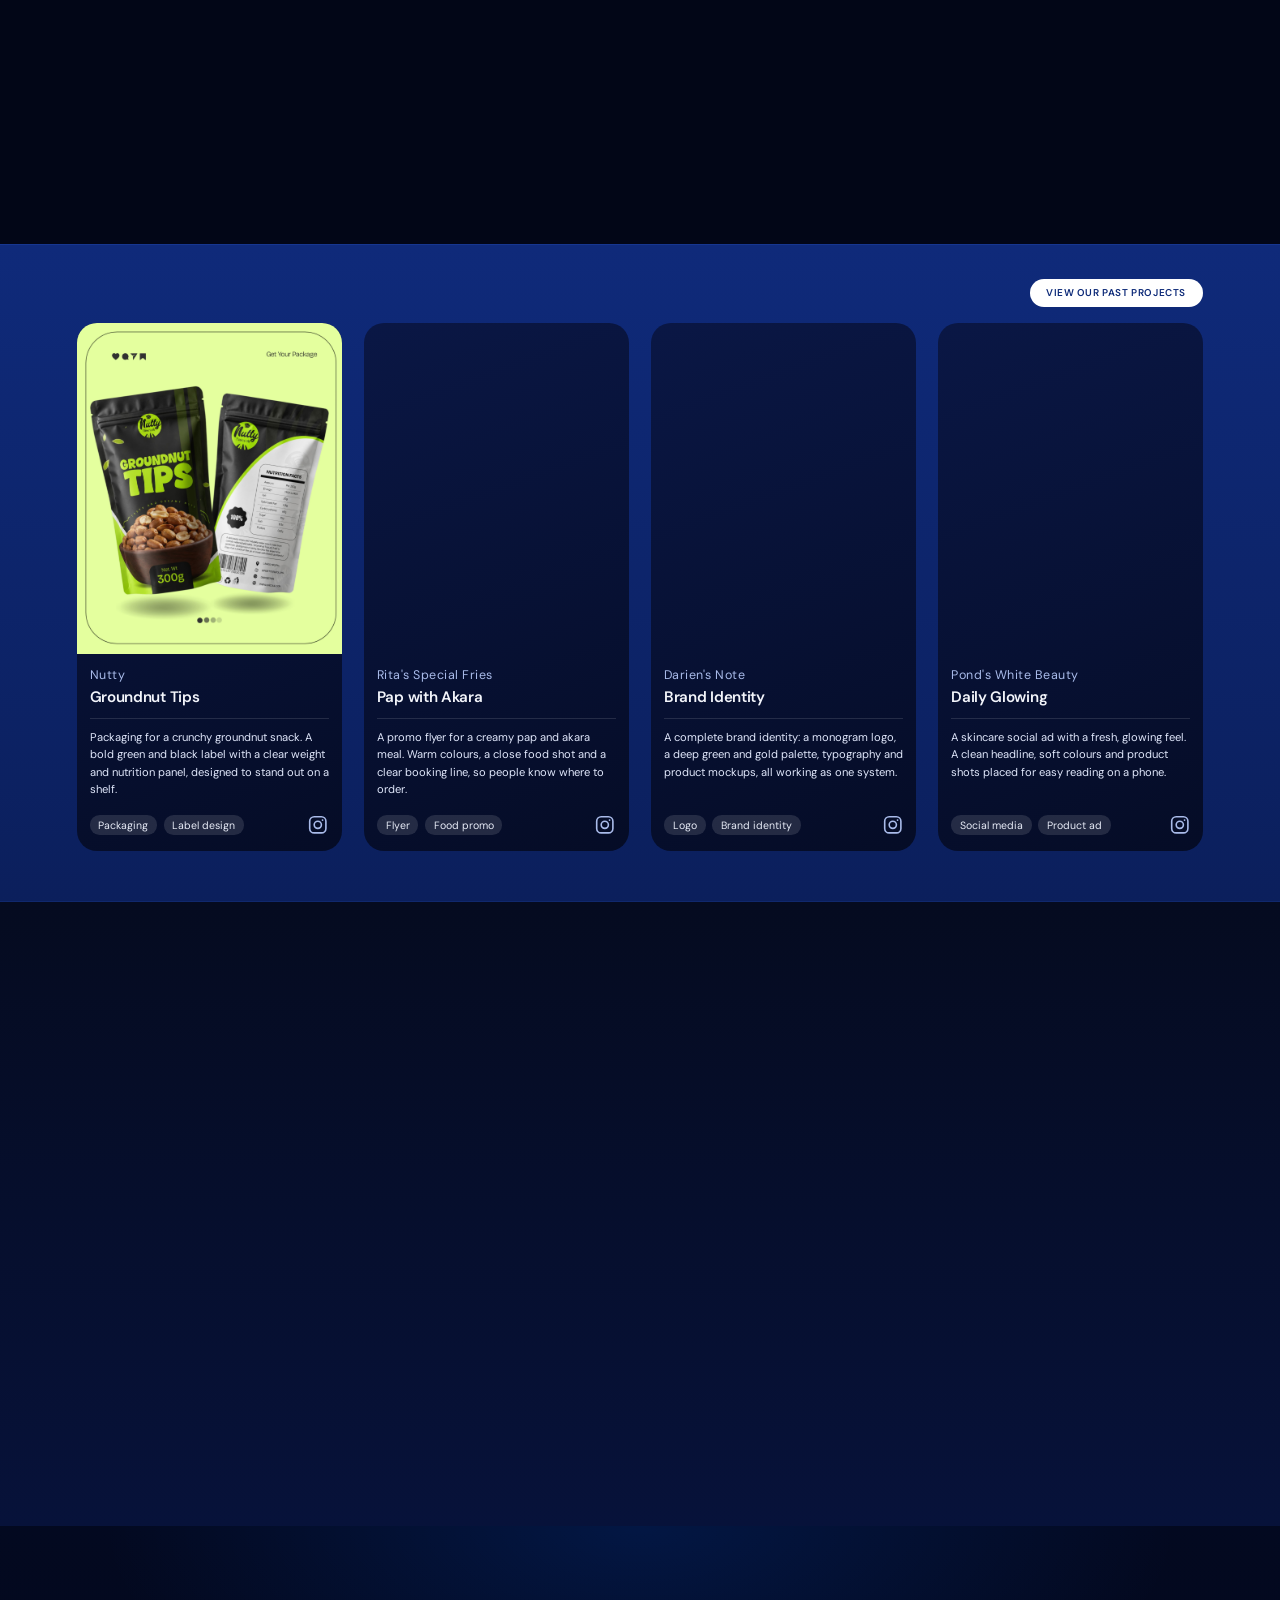
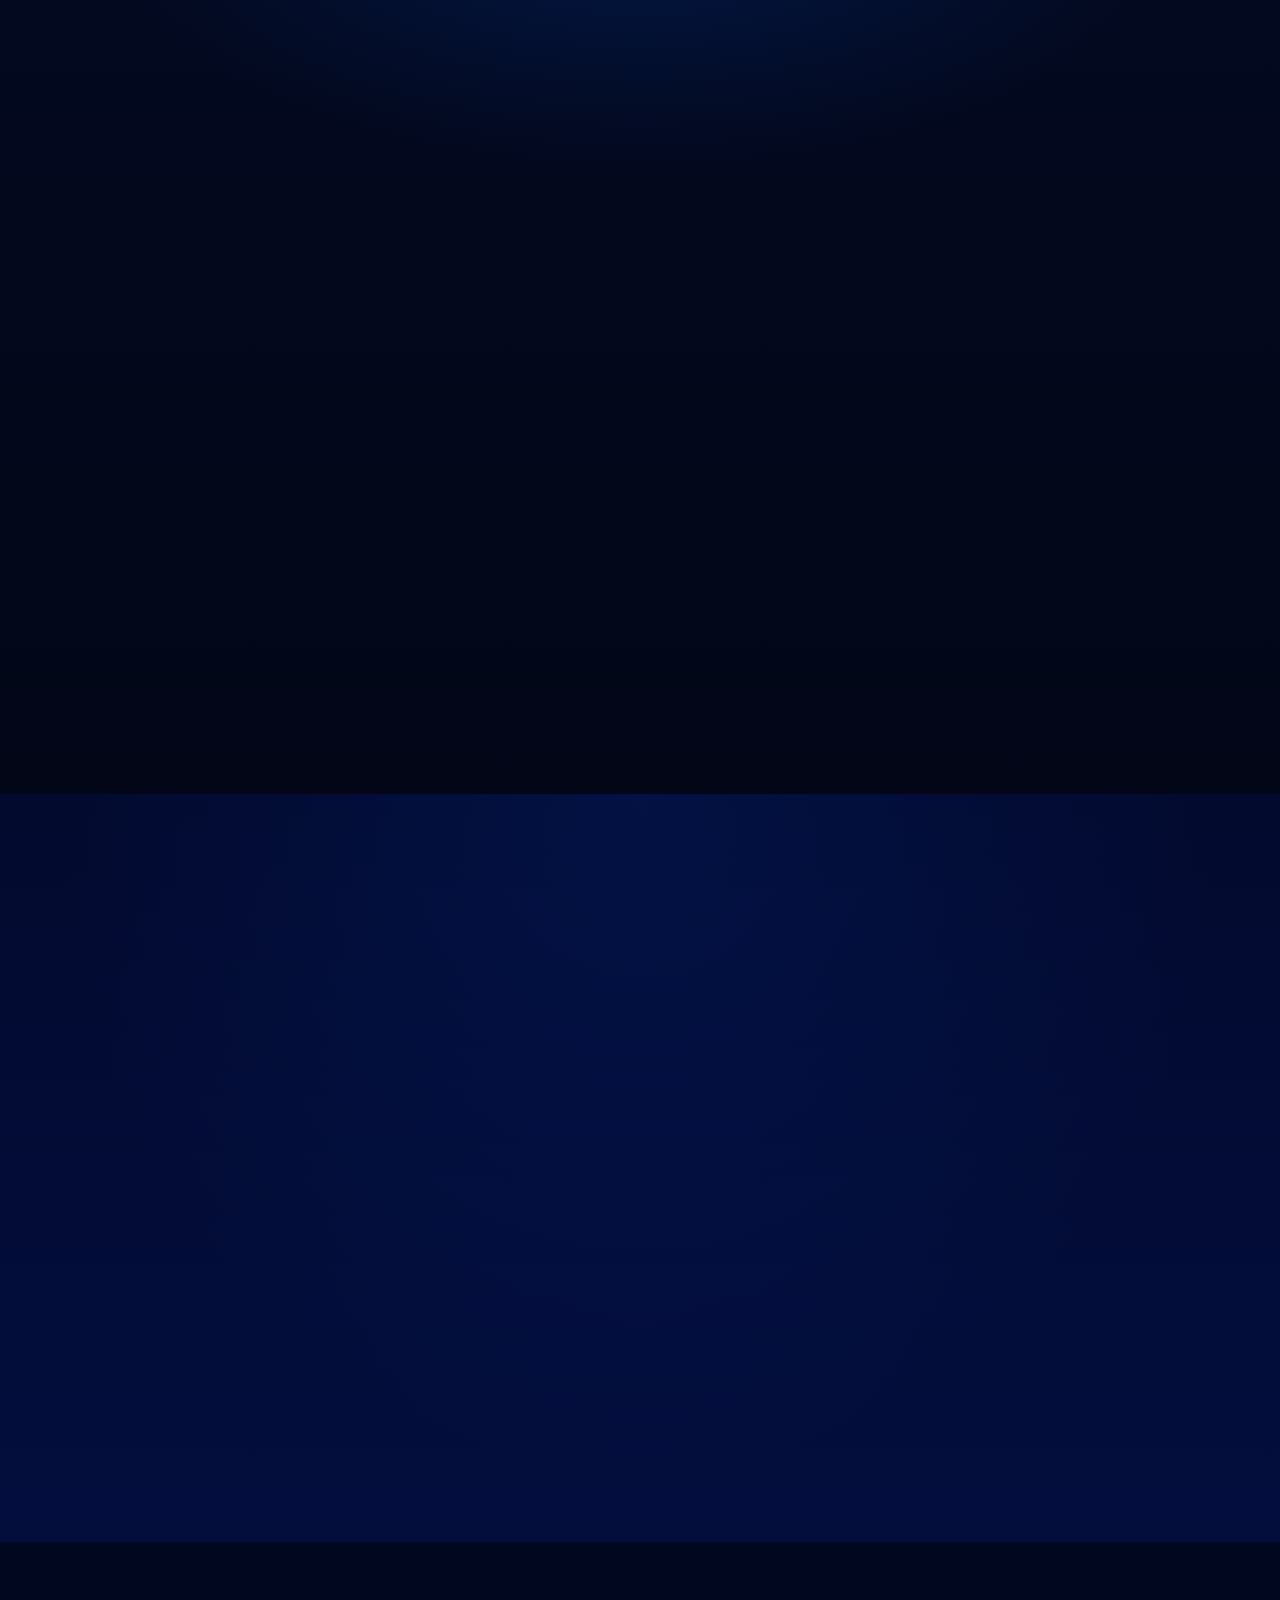
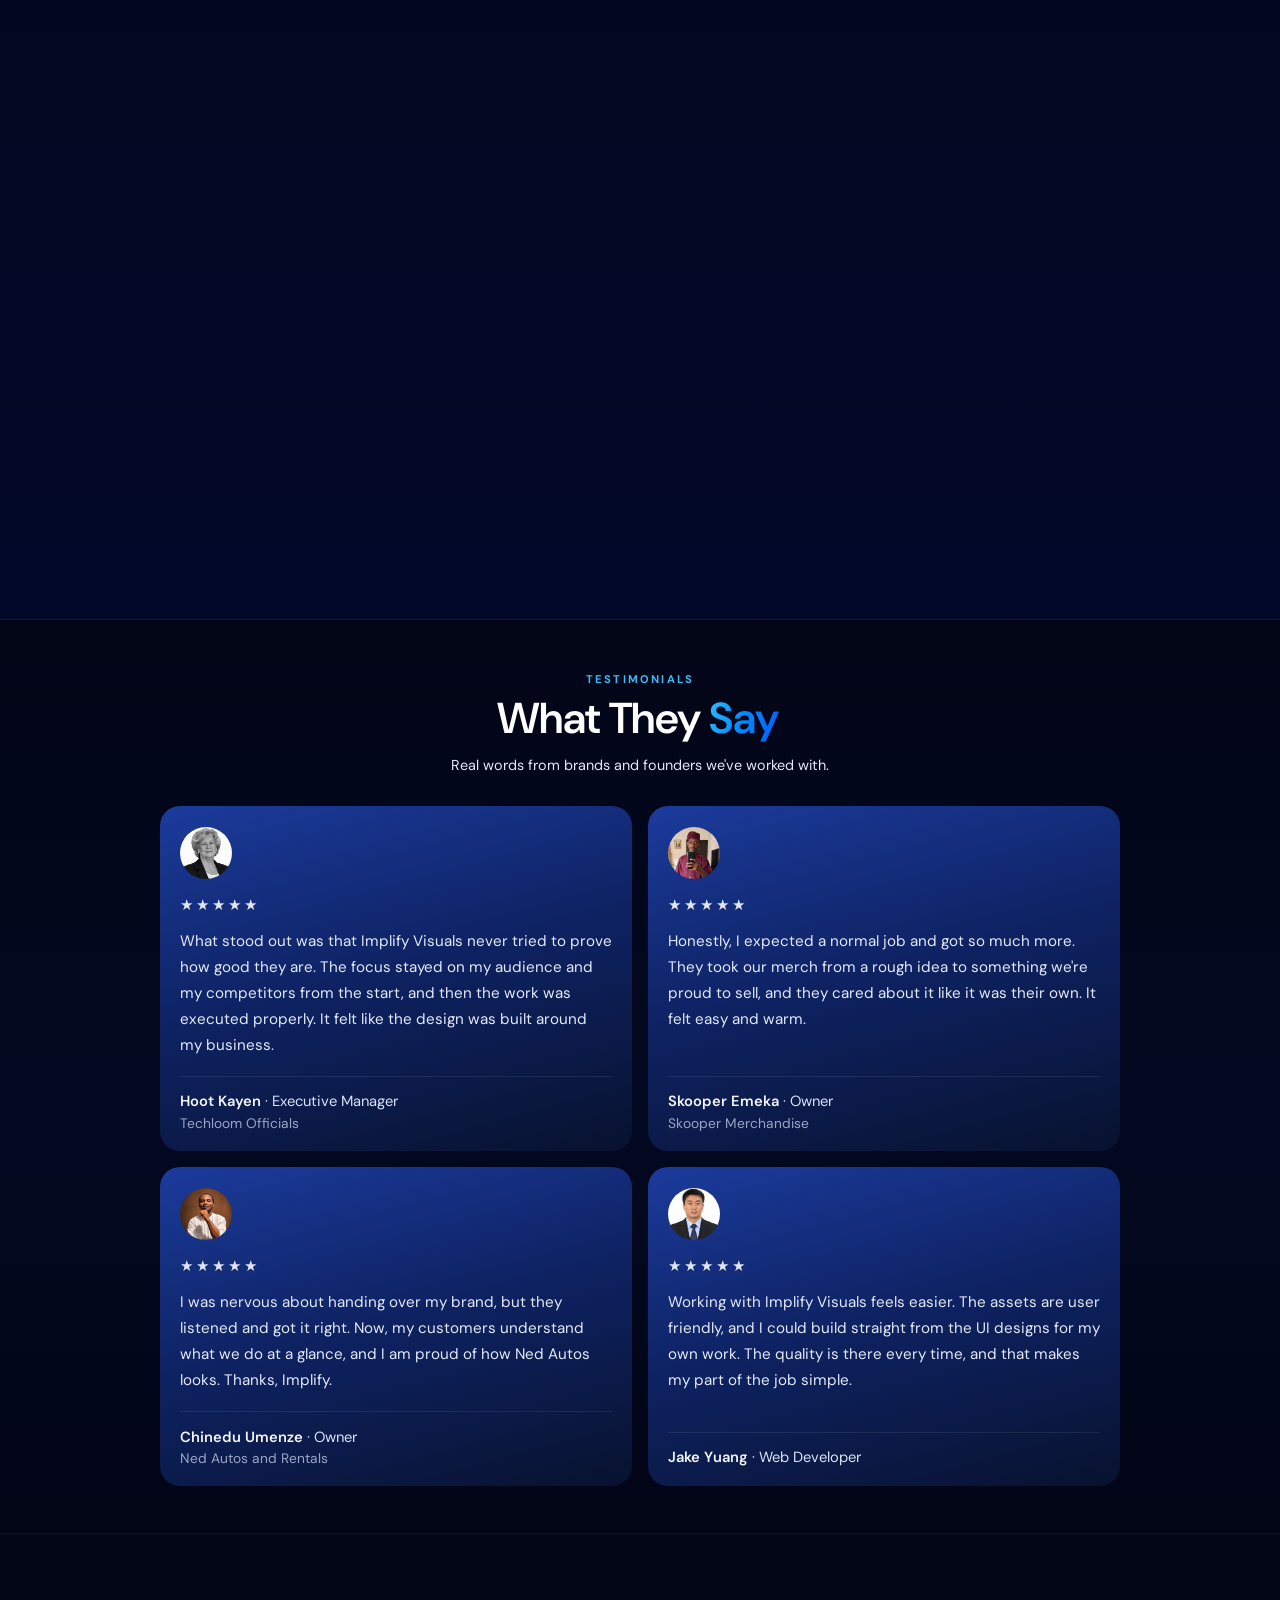
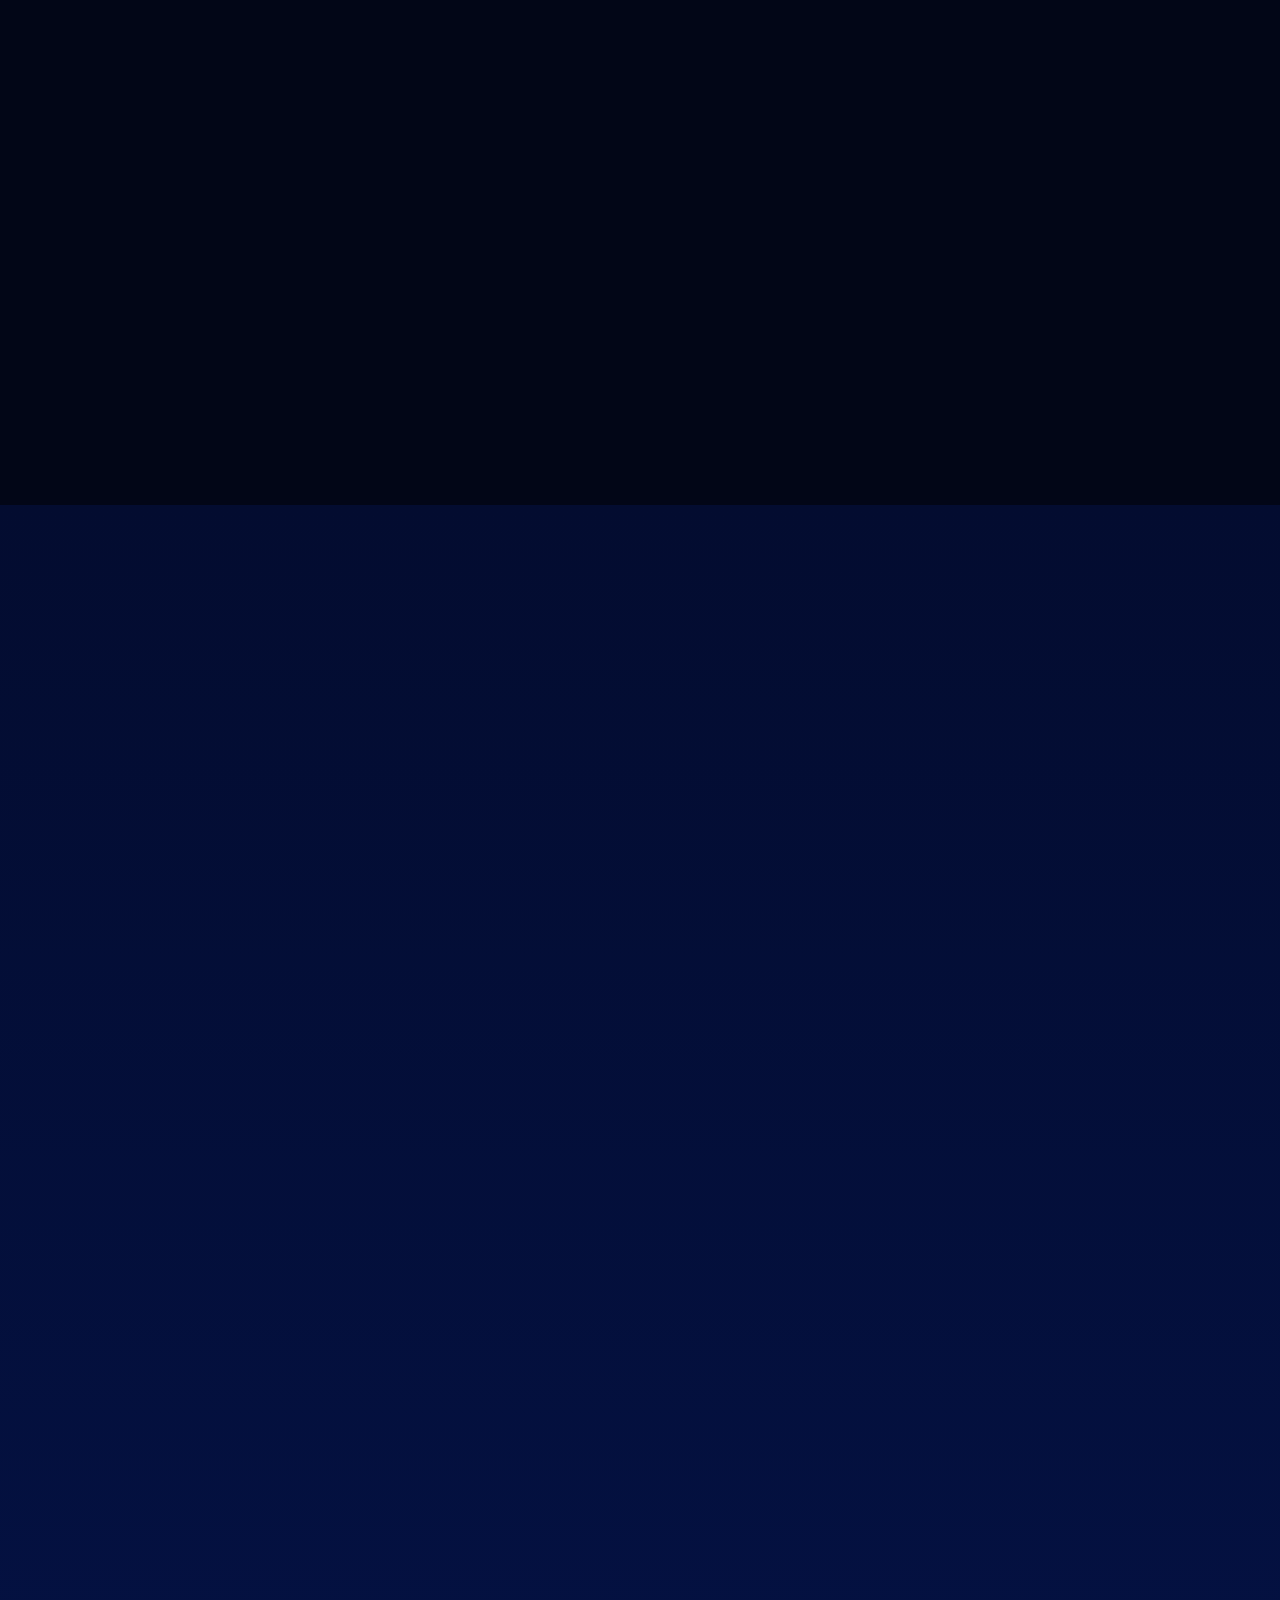
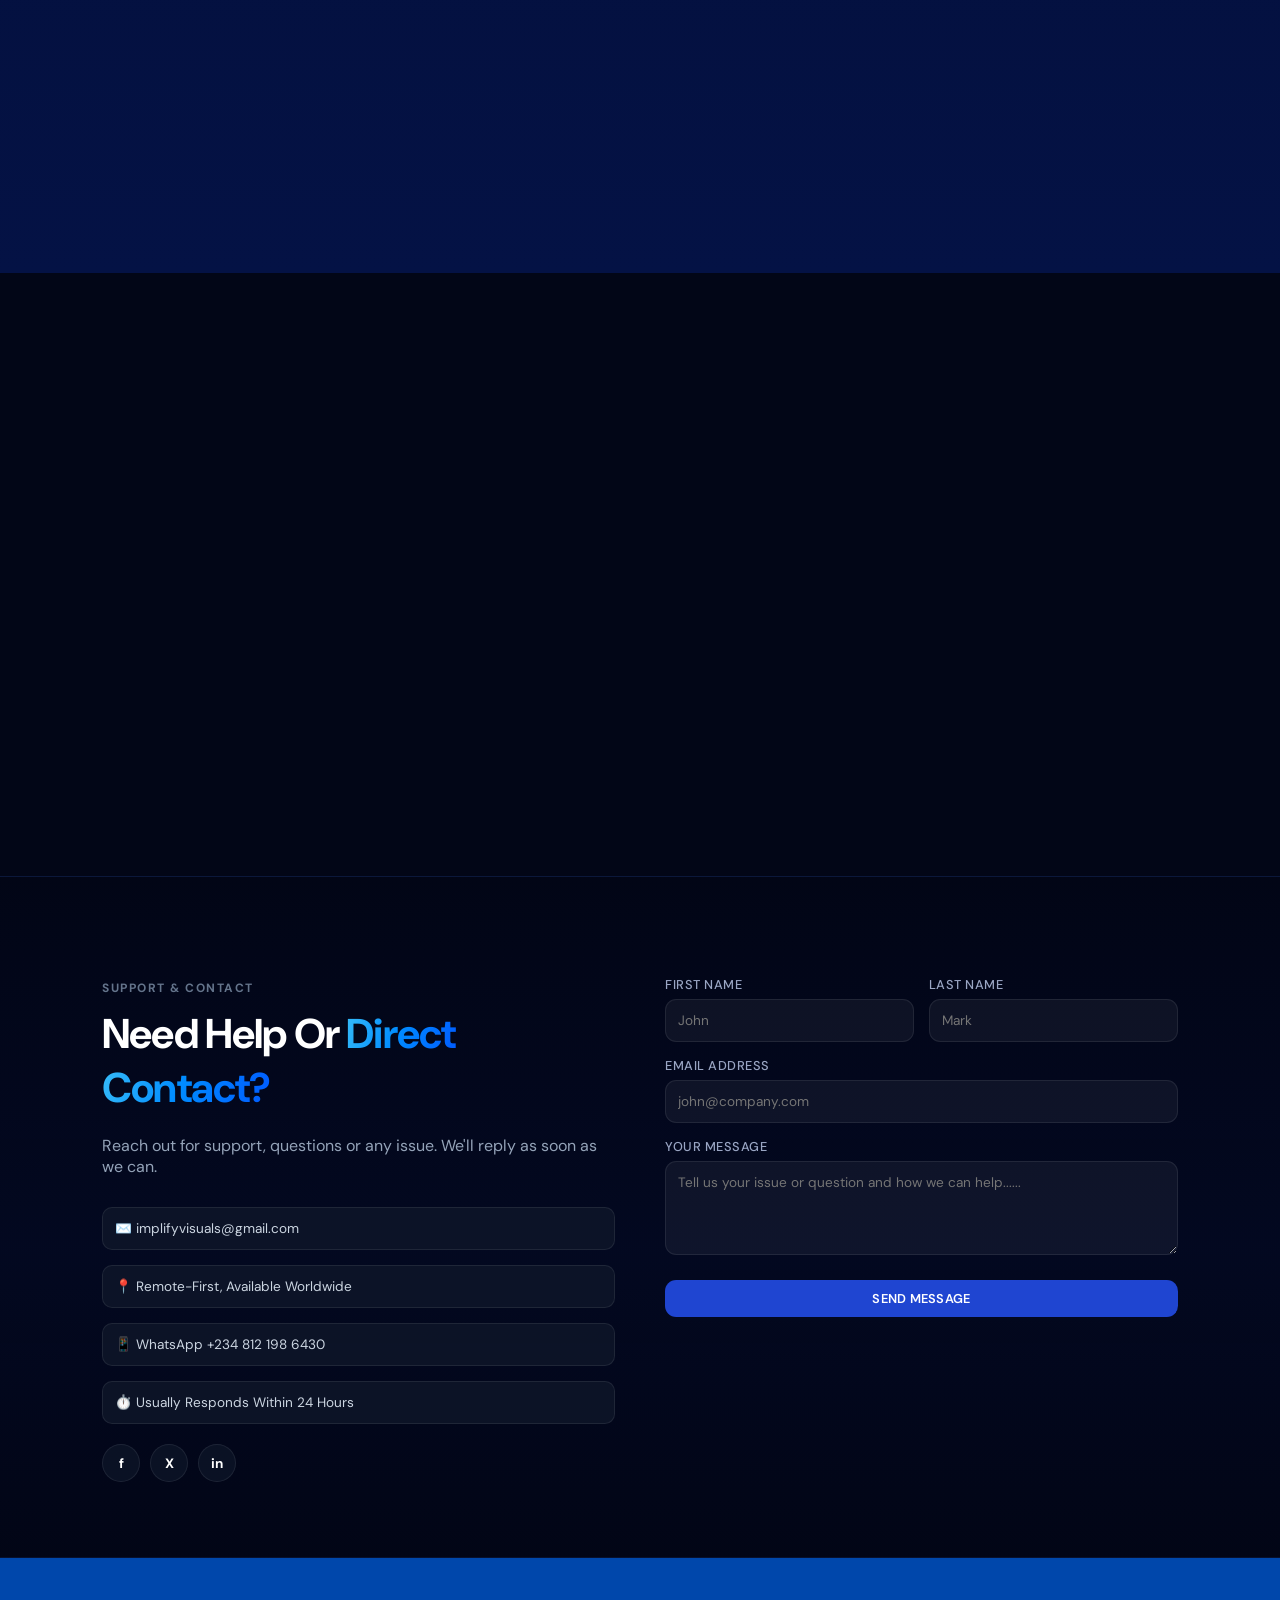
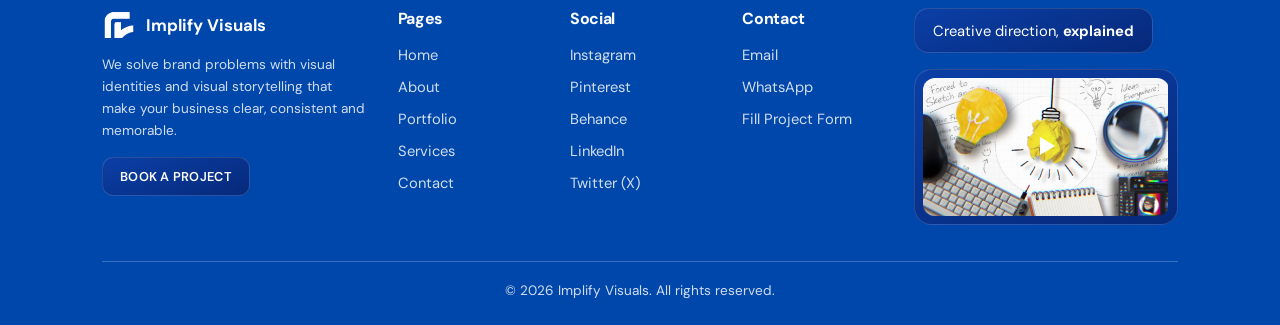
==== commit 7ceb34d4: "Add files via upload" ====
--- a/index.html
+++ b/index.html
@@ -42,7 +42,7 @@
 <link rel="stylesheet" href="premium-v56.css?v=95">
 <script>(function(){if(!/[?&]debug/.test(location.search))return;var b=document.createElement("pre");b.style.cssText="position:fixed;left:6px;bottom:6px;z-index:2147483647;margin:0;padding:8px 10px;background:#000c;color:#7CFC00;font:11px/1.35 monospace;white-space:pre;border-radius:8px;pointer-events:none";function u(){var v=window.visualViewport,d=document.documentElement;b.textContent=["innerW "+innerWidth,"clientW "+d.clientWidth,"screenW "+screen.width,"dpr "+devicePixelRatio,"vvScale "+(v?v.scale.toFixed(3):"n/a"),"vvW "+(v?v.width.toFixed(1):"n/a"),"zoom "+(d.style.zoom||"none"),"hair "+(d.style.getPropertyValue("--hair")||"none"),"vw "+(d.style.getPropertyValue("--vw")||"none"),"meta "+(document.querySelector("meta[name=viewport]")||{}).content,"f "+(d.getAttribute("data-f")||"n/a"),"tf "+(d.style.getPropertyValue("--tf")||"none"),"ua "+(/Instagram/.test(navigator.userAgent)?"instagram":/Chrome/.test(navigator.userAgent)?"chrome":"other")].join("\n")}document.addEventListener("DOMContentLoaded",function(){document.body.appendChild(b);u();setInterval(u,700)})})();</script>
 <script>if(!matchMedia('(prefers-reduced-motion: reduce)').matches&&'IntersectionObserver' in window)document.documentElement.classList.add('rv-on')</script>
-<link rel="stylesheet" href="calm.css?v=31">
+<link rel="stylesheet" href="calm.css?v=32">
 </head>
 <body>
 <script>
@@ -284,7 +284,7 @@
         <p>A clear process, calm communication and design with a reason behind every choice, so working with us feels easy and the results speak for themselves.</p>
     </div>
     <div class="why-grid">
-        <article class="why-card rv-card">
+        <article class="why-card">
             <div class="why-img"><img src="images/why-1.jpg" alt="A designer carefully reviewing a client brief at her desk" width="900" height="1059" loading="lazy" decoding="async" style="object-position:50% 38%"><span class="why-chip">01 · Strategy first</span></div>
             <div class="why-body">
                 <h3>Every Detail, Reviewed</h3>
@@ -292,7 +292,7 @@
                 <div class="why-tags"><span>Strategy-led</span><span>Brand-first</span></div>
             </div>
         </article>
-        <article class="why-card rv-card">
+        <article class="why-card">
             <div class="why-img"><img src="images/why-2.jpg" alt="A confident creative working calmly on a laptop against a cobalt blue wall" width="900" height="945" loading="lazy" decoding="async" style="object-position:50% 55%"><span class="why-chip">02 · Focused craft</span></div>
             <div class="why-body">
                 <h3>Crafted With Calm Focus</h3>
@@ -300,7 +300,7 @@
                 <div class="why-tags"><span>Dedicated creative</span><span>Polished finish</span></div>
             </div>
         </article>
-        <article class="why-card rv-card">
+        <article class="why-card">
             <div class="why-img"><img src="images/why-3.jpg" alt="A client and designer shaking hands after agreeing the direction" width="900" height="900" loading="lazy" decoding="async" style="object-position:35% 30%"><span class="why-chip">03 · Real partnership</span></div>
             <div class="why-body">
                 <h3>Partners, Not Just Providers</h3>
@@ -616,7 +616,7 @@
 /* blur-to-sharp slide-up reveal: each block animates once as it enters the screen */
 (function(){
   var d=document.documentElement;if(!d.classList.contains('rv-on'))return;
-  var sel=['.idc-card','.prob-fig','.prob-text','.gal','.pj-title','.pj-grid','.pj-more','.pj-call .quick-message-block','.pj-call .what-to-expect-block','.workflow-grid > *','.rv-section .section-label','.rv-section .section-title','.rv-section .section-sub','.rv-card','.strategy-card','.about-left','.about-right','.clarity-grid > *','.dual-grid > *','.contact-grid > *'];
+  var sel=['.idc-card','.prob-fig','.prob-text','.gal','.pj-title','.pj-grid','.pj-more','.pj-call .quick-message-block','.pj-call .what-to-expect-block','.workflow-grid > *','.rv-section .section-label','.rv-section .section-title','.rv-section .section-sub','.rv-card','.strategy-card','.why-card','.about-left','.about-right','.clarity-grid > *','.dual-grid > *','.contact-grid > *'];
   var els=[],seen=new Map();
   sel.forEach(function(s){document.querySelectorAll(s).forEach(function(e){
     if(e.classList.contains('rv'))return;
--- a/calm.css
+++ b/calm.css
@@ -582,3 +582,13 @@
 .why-tags{display:flex;flex-wrap:wrap;gap:.45rem}
 .why-tags span{padding:.38rem .75rem;border-radius:99px;font-size:calc((.6rem) * var(--tf,1));font-weight:500;color:#cfe0ff;background:rgba(0,95,255,.16)}
 @media(max-width:900px){.why-grid{grid-template-columns:1fr;max-width:30rem}.why-img{aspect-ratio:4/3.9}}
+
+/* ===== v32: slimmer Why cards (same edge gap as the Andrea card), Andrea card + footer cards not too dark ===== */
+.why-card{padding:.9rem!important;background:radial-gradient(110% 70% at 0% 0%,rgba(0,100,255,.26),transparent 62%),linear-gradient(160deg,#07123a 0%,#030a26 60%,#020618 100%)!important;border:0!important}
+.why-img{aspect-ratio:4/3.45!important}
+.why-body{padding:1.05rem .8rem 0!important}
+.why-body p{margin:0 0 .85rem!important}
+@media(max-width:900px){.why-grid{max-width:28rem!important}.why-img{aspect-ratio:4/3.25!important}}
+.motion-glass{background:radial-gradient(110% 70% at 0% 0%,rgba(0,100,255,.28),transparent 62%),linear-gradient(160deg,#07123a 0%,#030a26 60%,#020618 100%)!important;box-shadow:0 1.4rem 3rem -1.4rem rgba(0,0,0,.6)!important}
+.fv-pill,.fv-frame{background:linear-gradient(160deg,#0b3fa6 0%,#06297a 100%)!important;border:1px solid rgba(255,255,255,.14)!important}
+.site-footer .btn-primary-sm{background:linear-gradient(160deg,#0b3fa6 0%,#06297a 100%)!important;border:1px solid rgba(255,255,255,.14)!important}
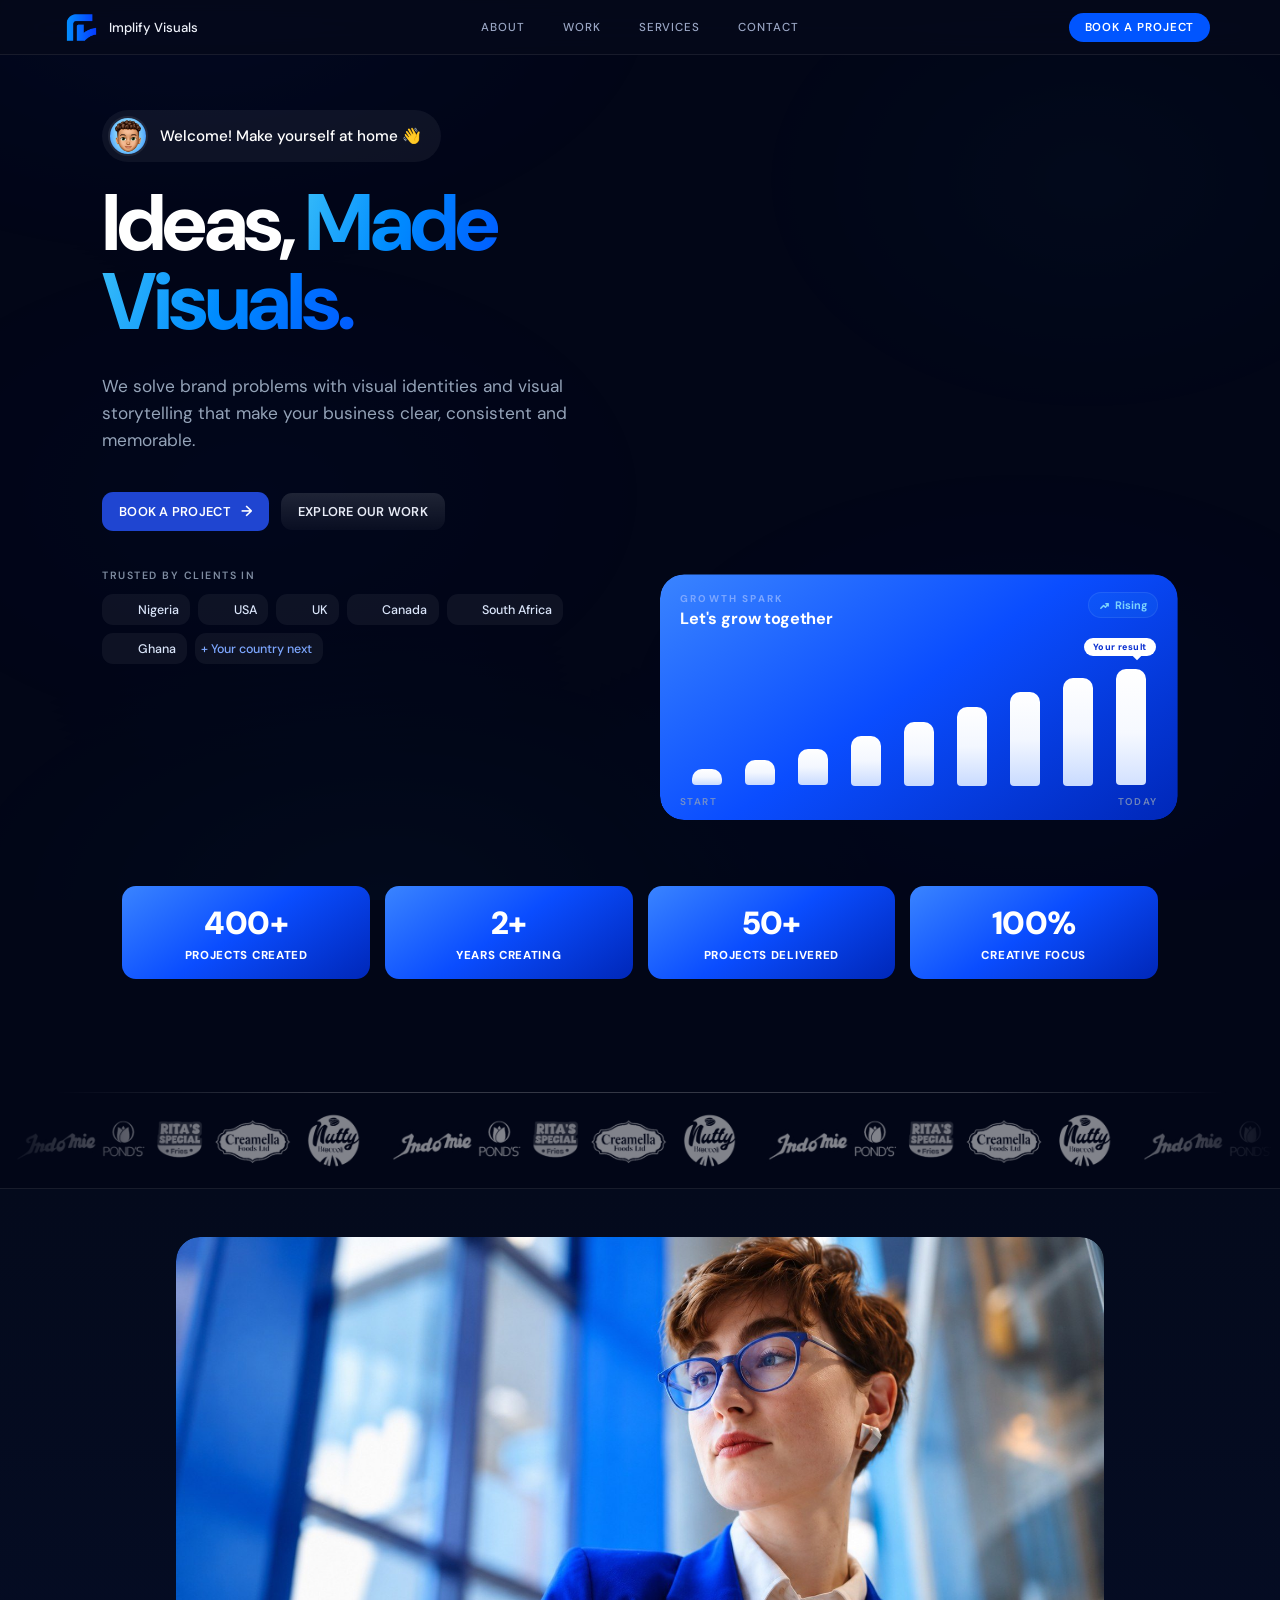
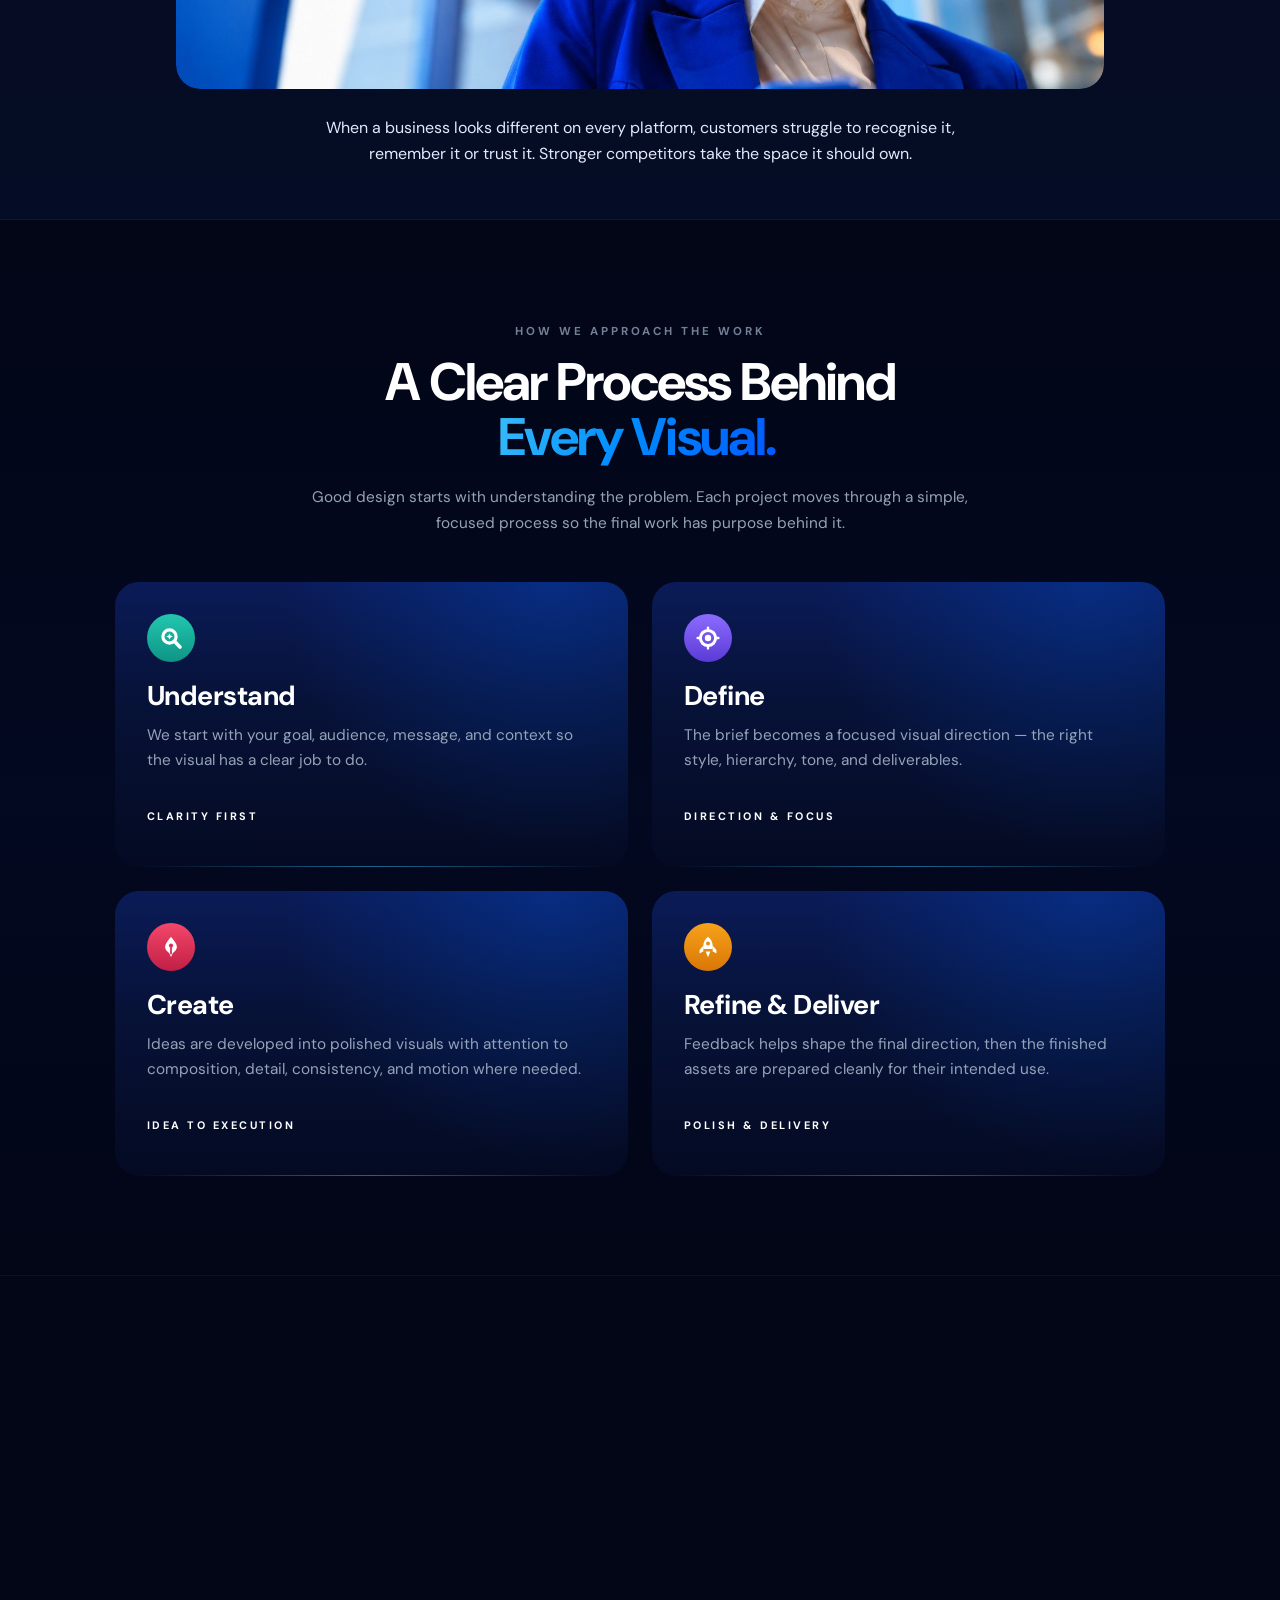
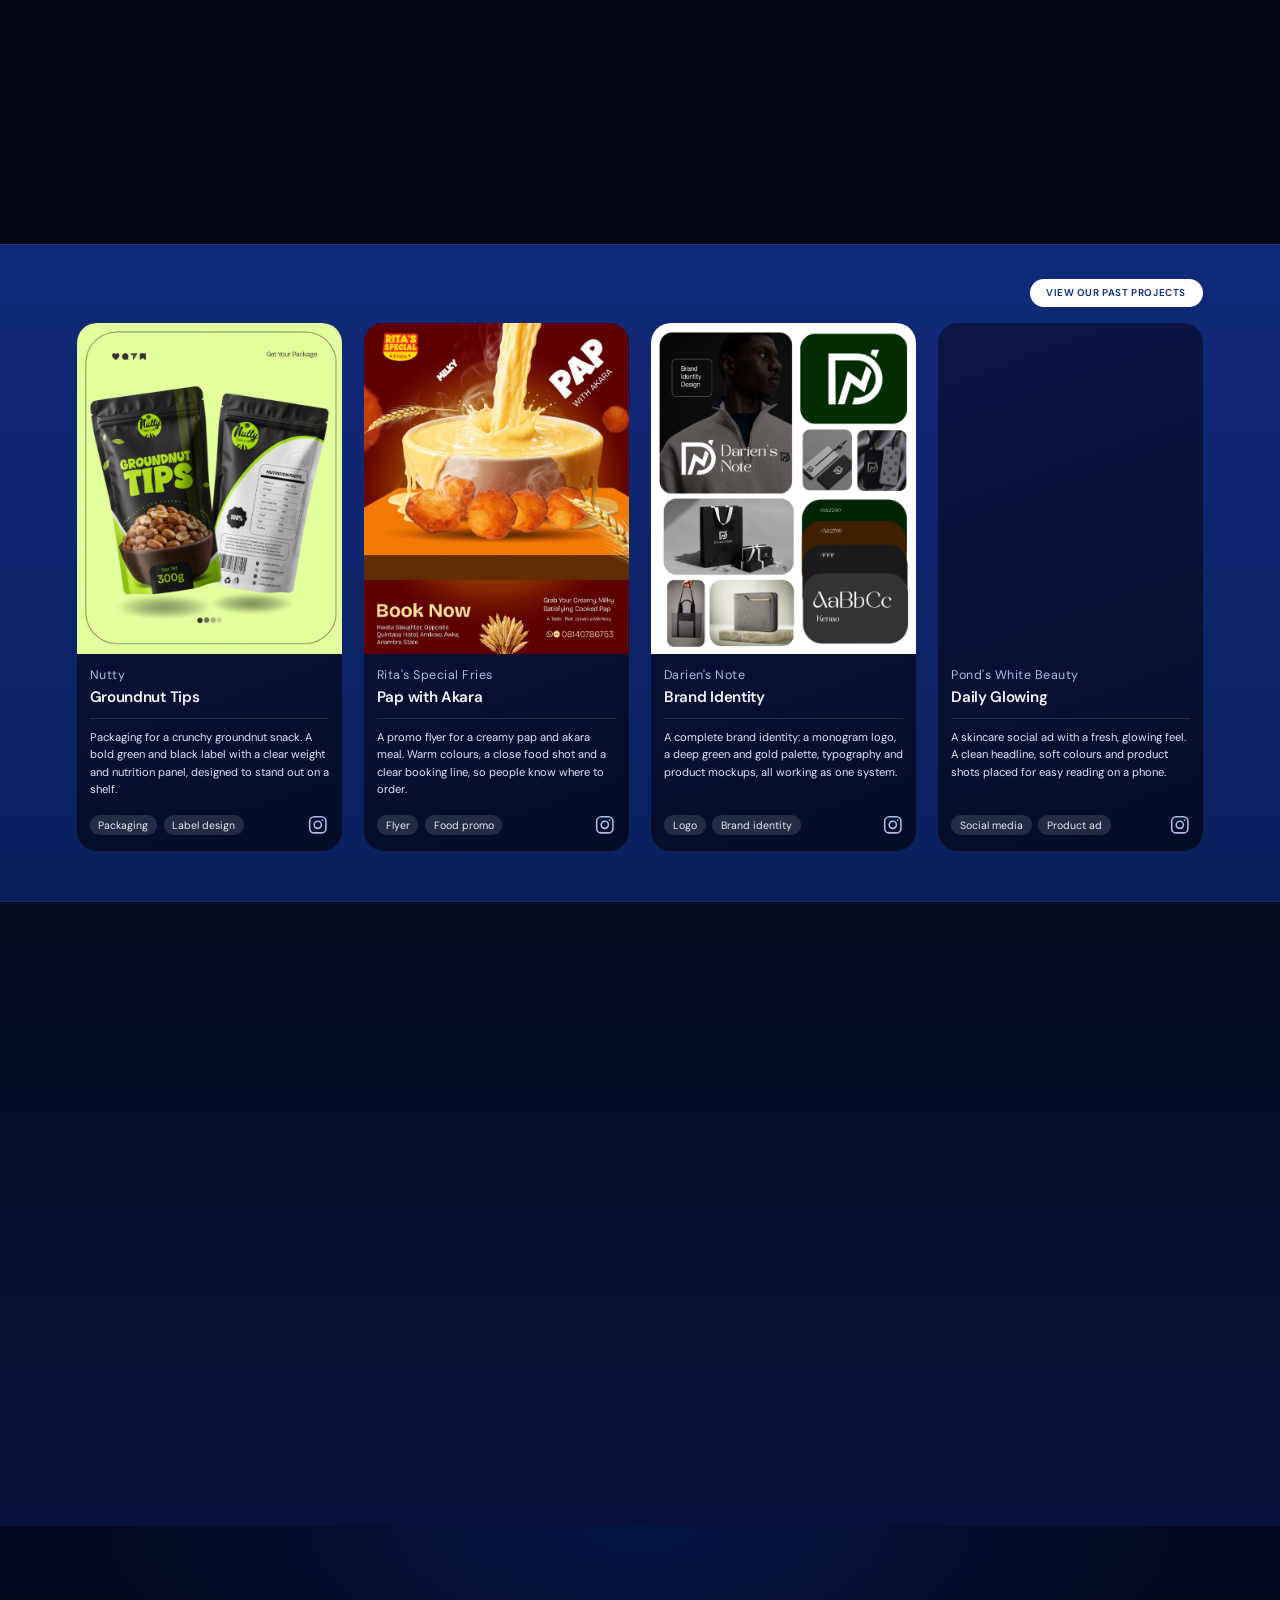
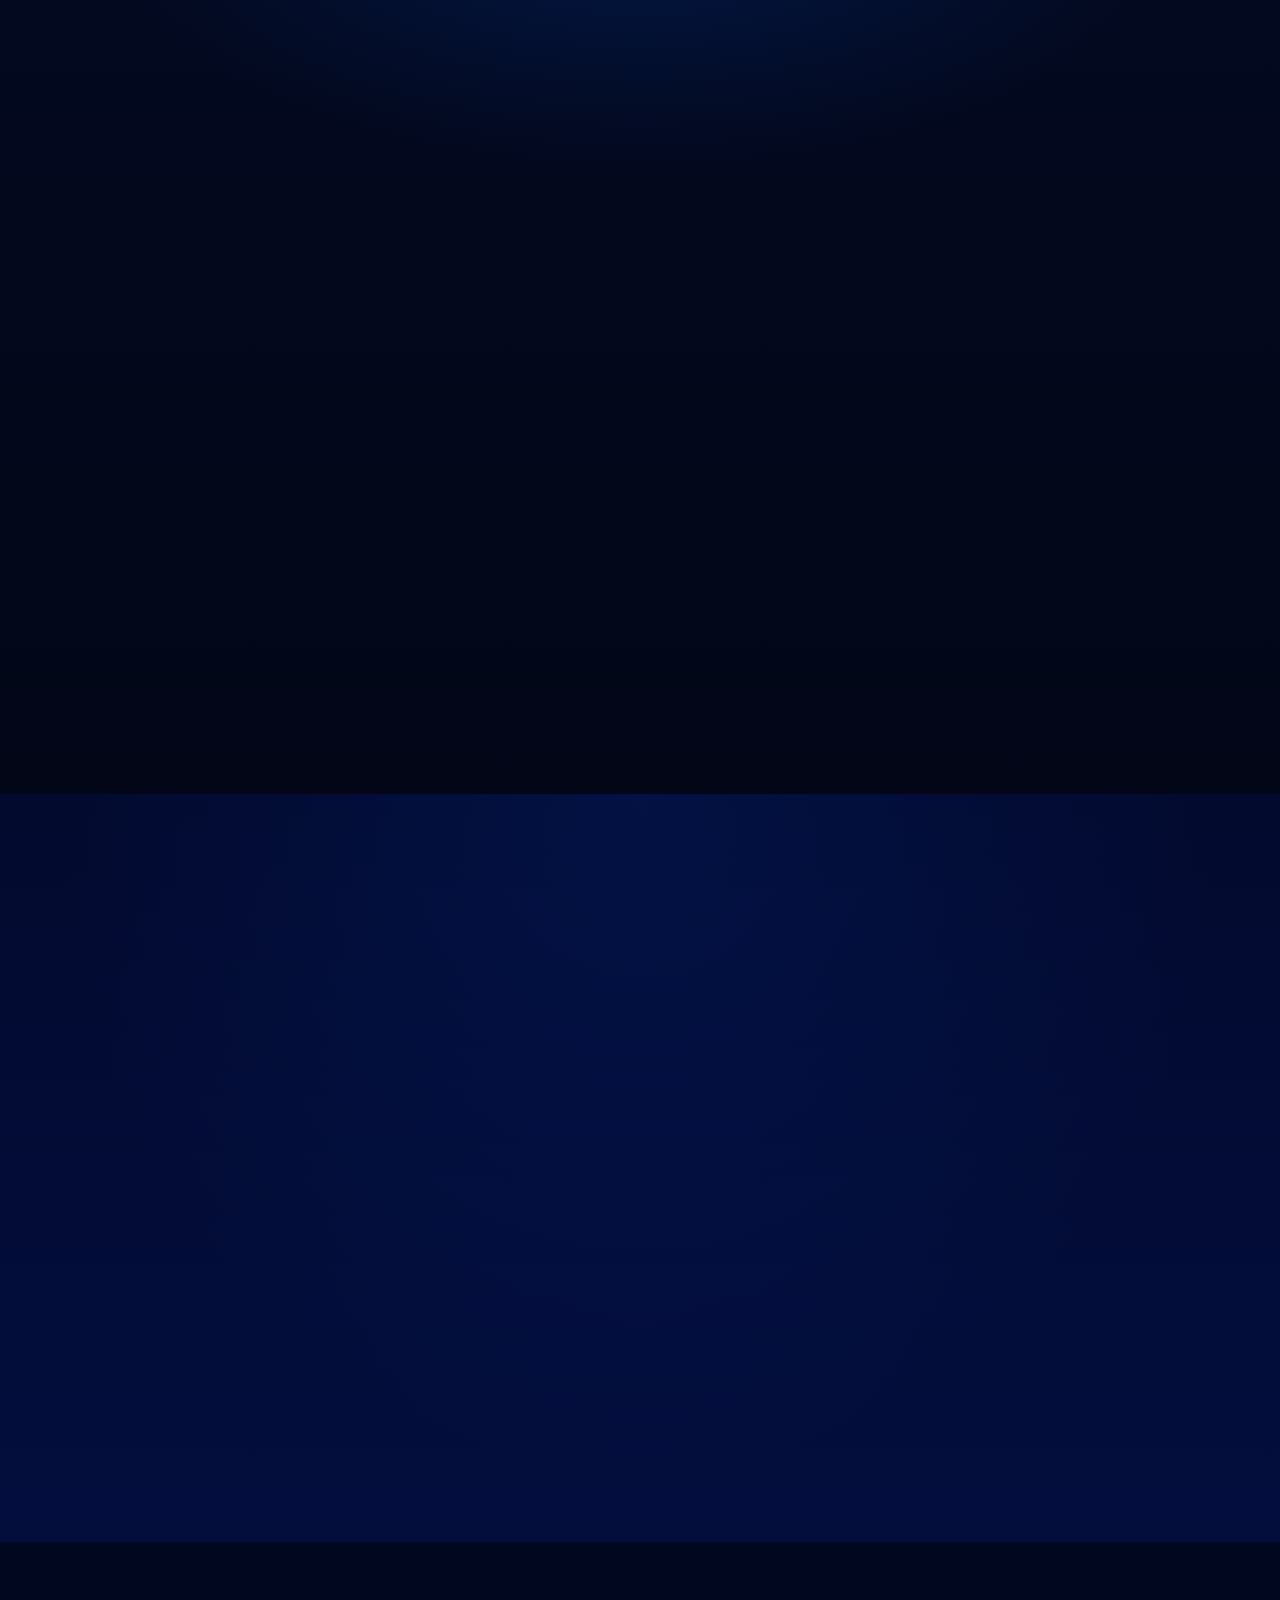
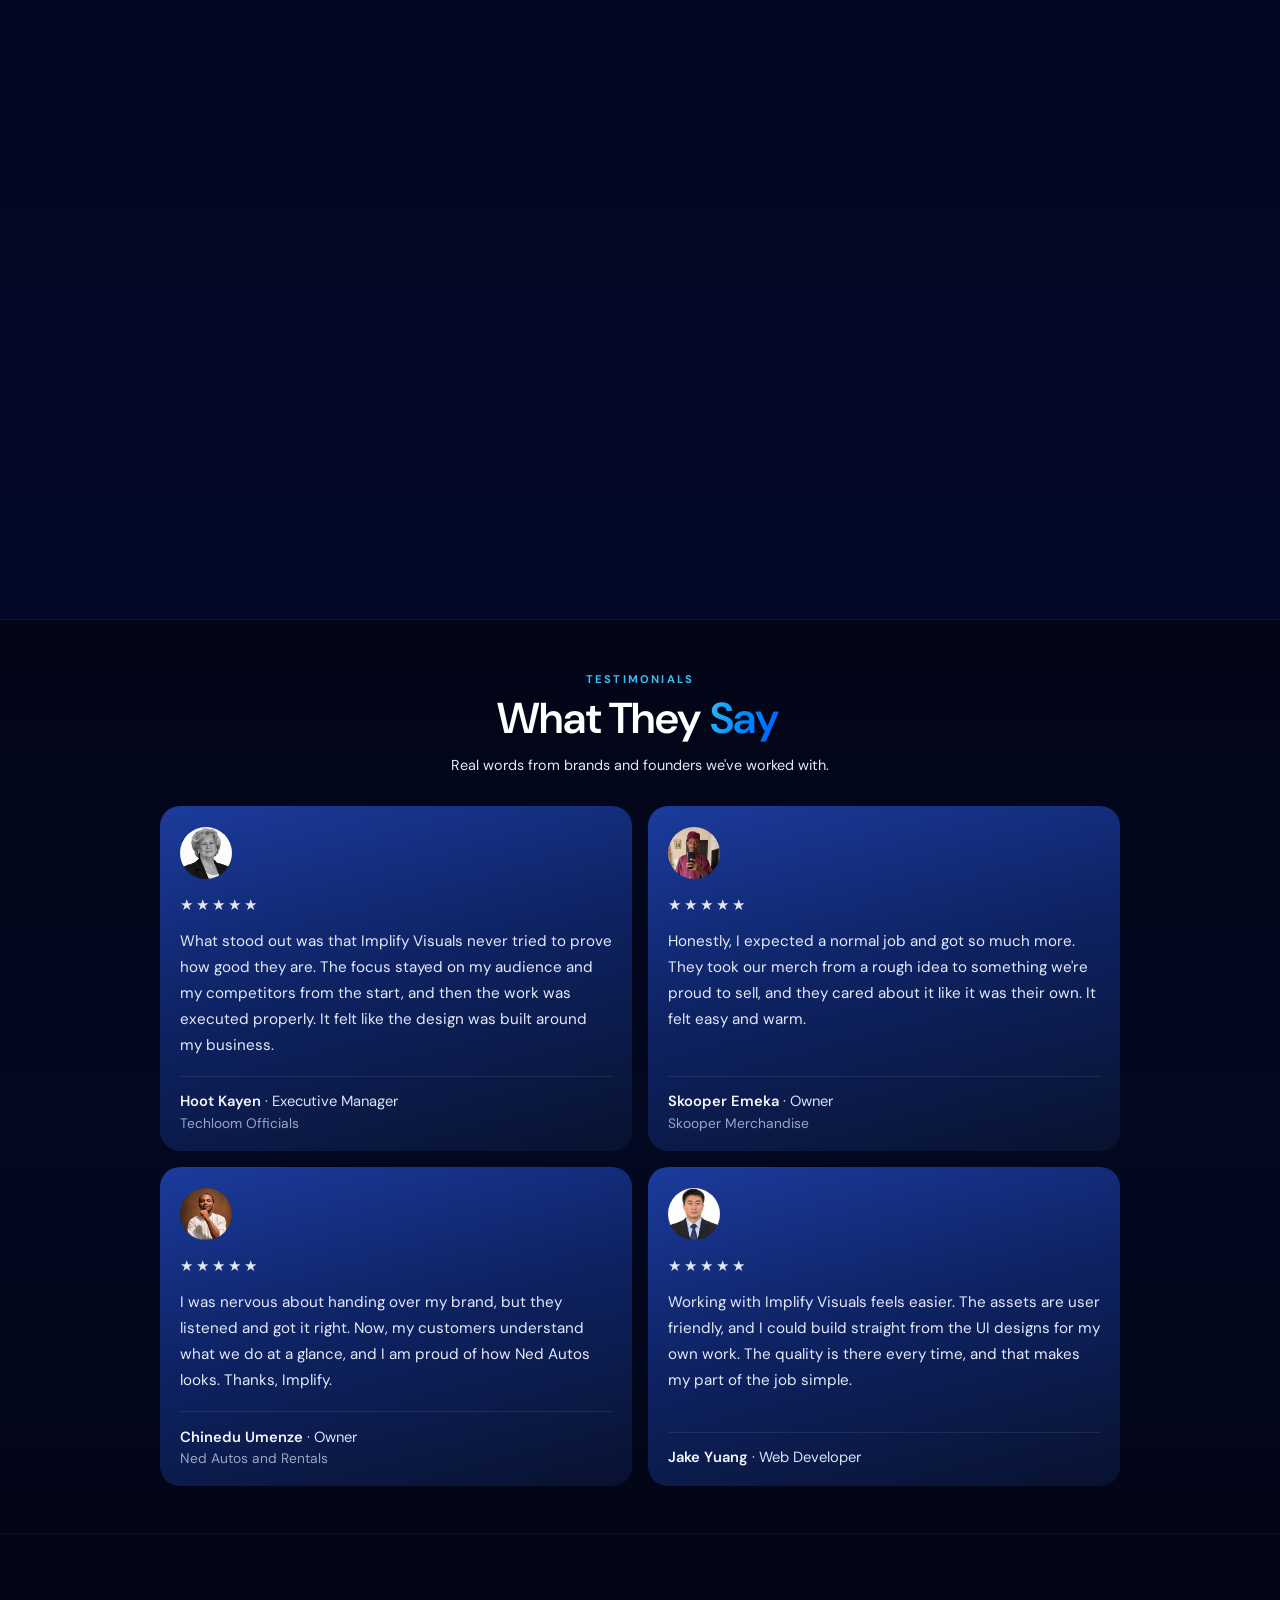
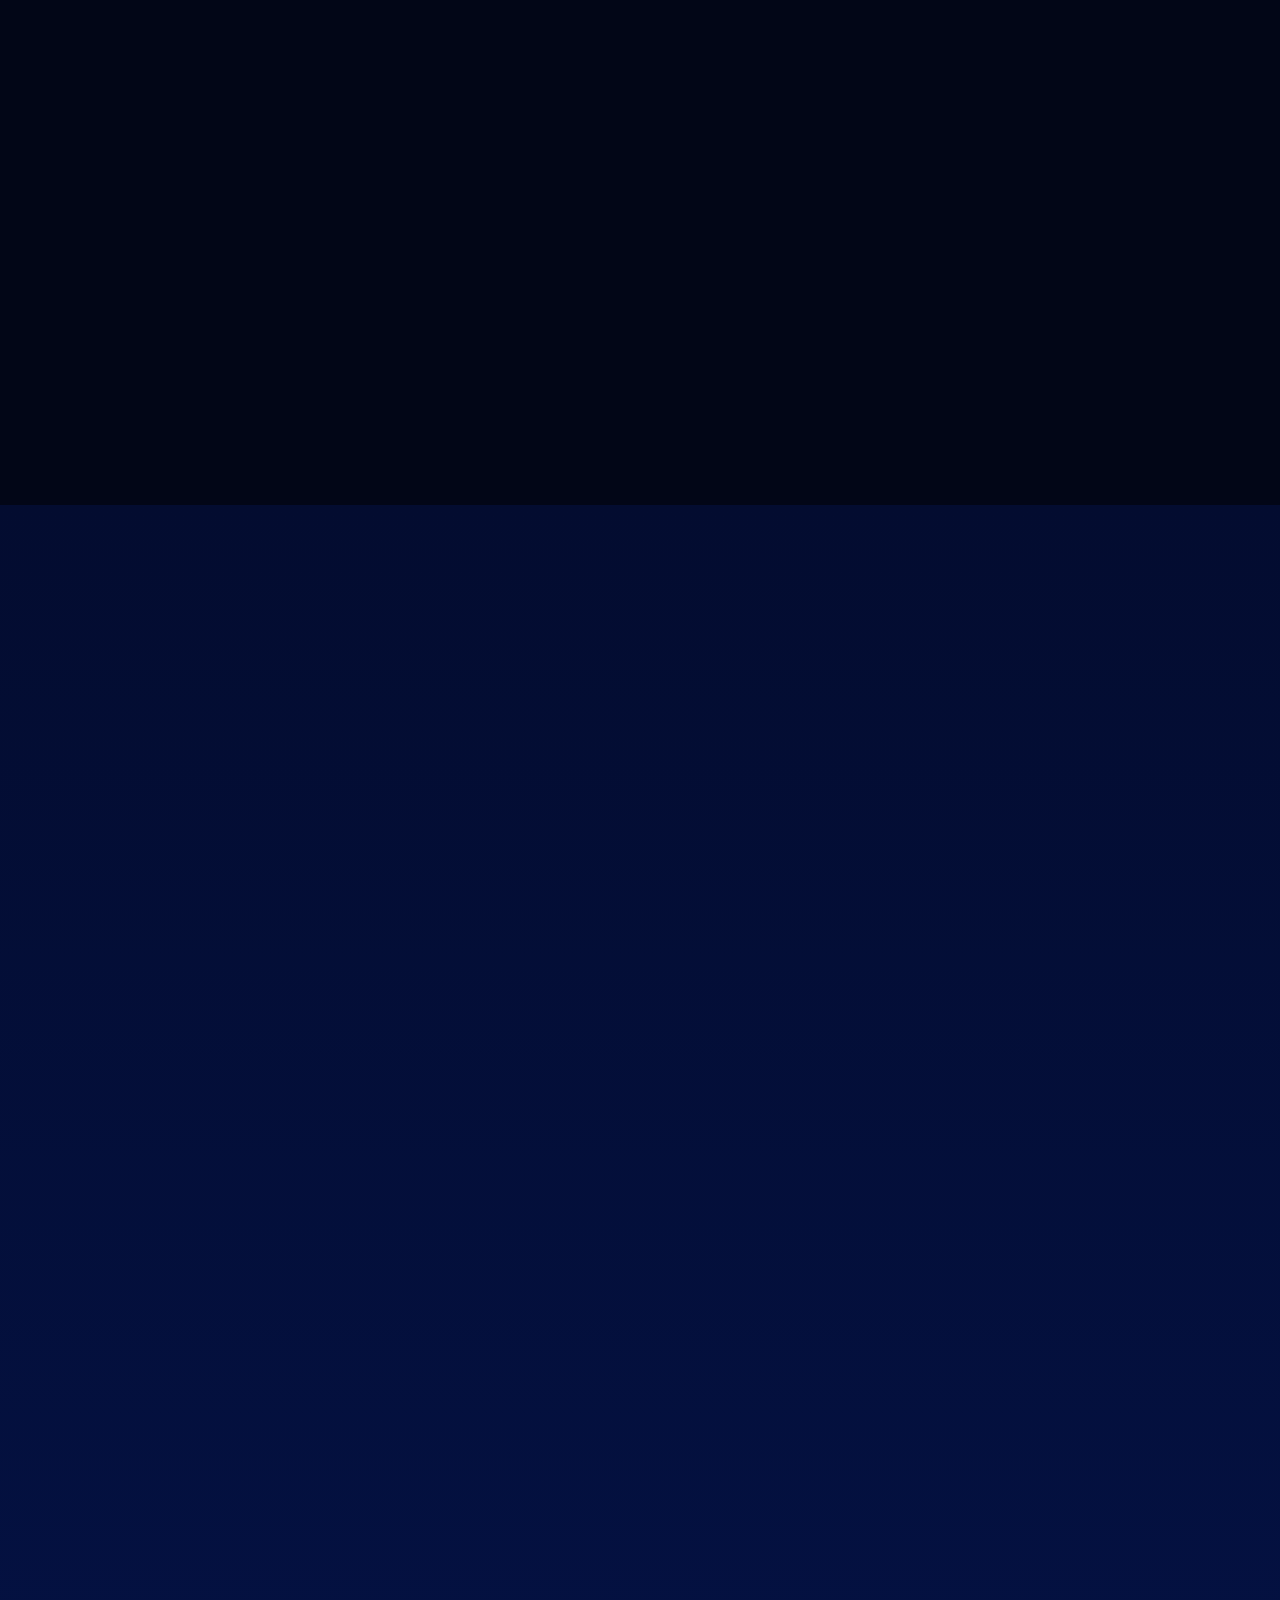
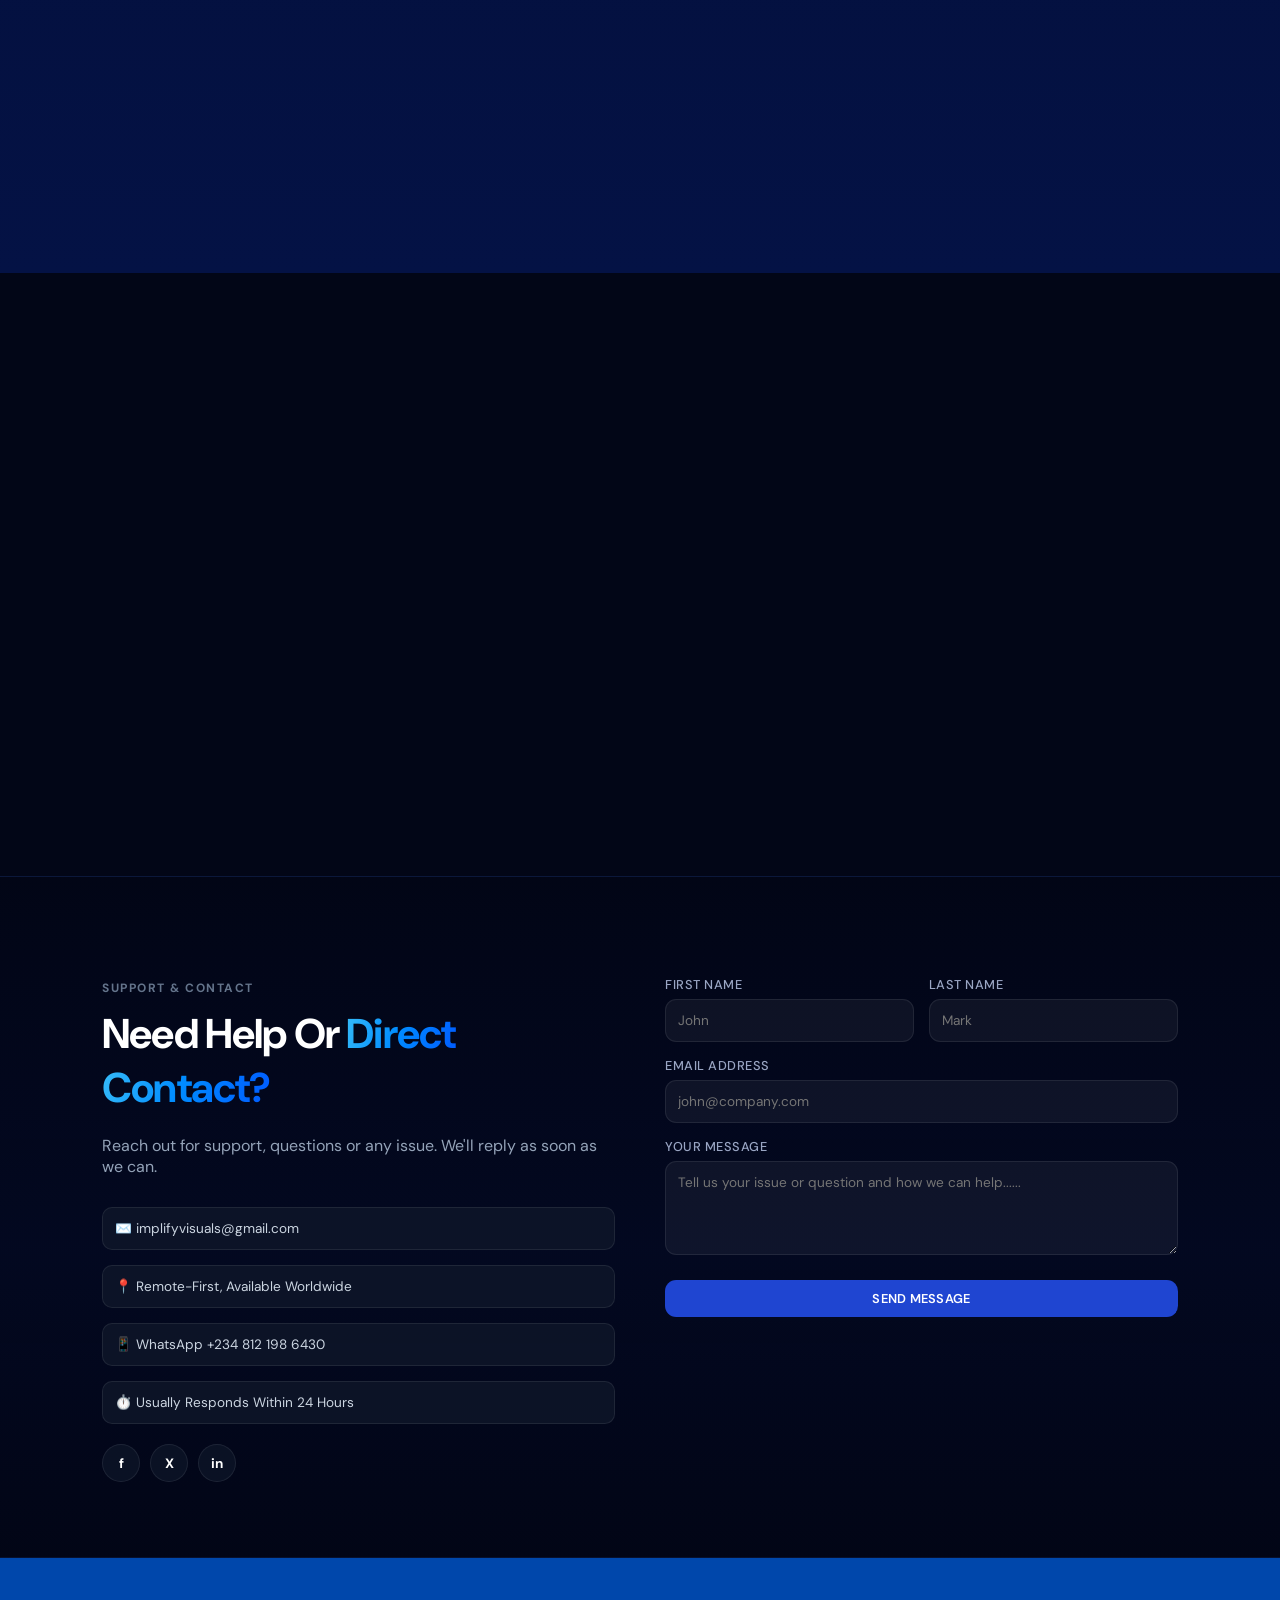
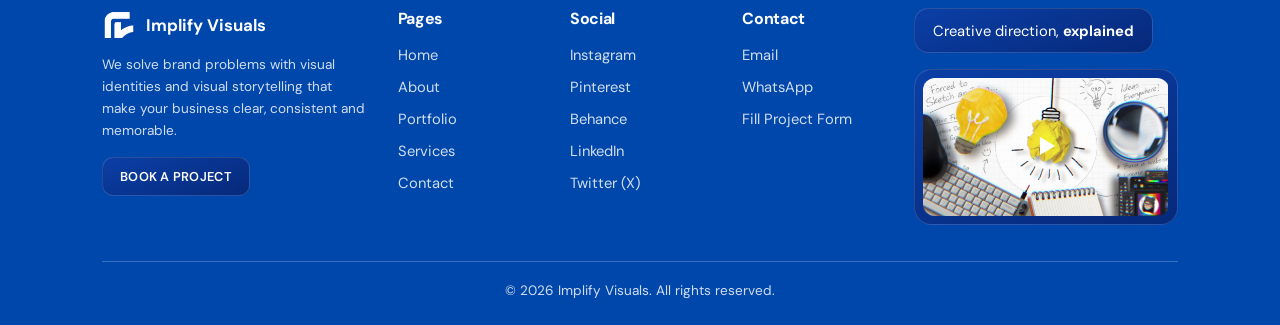
==== commit da7eef51: "Add files via upload" ====
--- a/index.html
+++ b/index.html
@@ -42,7 +42,7 @@
 <link rel="stylesheet" href="premium-v56.css?v=95">
 <script>(function(){if(!/[?&]debug/.test(location.search))return;var b=document.createElement("pre");b.style.cssText="position:fixed;left:6px;bottom:6px;z-index:2147483647;margin:0;padding:8px 10px;background:#000c;color:#7CFC00;font:11px/1.35 monospace;white-space:pre;border-radius:8px;pointer-events:none";function u(){var v=window.visualViewport,d=document.documentElement;b.textContent=["innerW "+innerWidth,"clientW "+d.clientWidth,"screenW "+screen.width,"dpr "+devicePixelRatio,"vvScale "+(v?v.scale.toFixed(3):"n/a"),"vvW "+(v?v.width.toFixed(1):"n/a"),"zoom "+(d.style.zoom||"none"),"hair "+(d.style.getPropertyValue("--hair")||"none"),"vw "+(d.style.getPropertyValue("--vw")||"none"),"meta "+(document.querySelector("meta[name=viewport]")||{}).content,"f "+(d.getAttribute("data-f")||"n/a"),"tf "+(d.style.getPropertyValue("--tf")||"none"),"ua "+(/Instagram/.test(navigator.userAgent)?"instagram":/Chrome/.test(navigator.userAgent)?"chrome":"other")].join("\n")}document.addEventListener("DOMContentLoaded",function(){document.body.appendChild(b);u();setInterval(u,700)})})();</script>
 <script>if(!matchMedia('(prefers-reduced-motion: reduce)').matches&&'IntersectionObserver' in window)document.documentElement.classList.add('rv-on')</script>
-<link rel="stylesheet" href="calm.css?v=32">
+<link rel="stylesheet" href="calm.css?v=33">
 </head>
 <body>
 <script>
--- a/calm.css
+++ b/calm.css
@@ -592,3 +592,6 @@
 .motion-glass{background:radial-gradient(110% 70% at 0% 0%,rgba(0,100,255,.28),transparent 62%),linear-gradient(160deg,#07123a 0%,#030a26 60%,#020618 100%)!important;box-shadow:0 1.4rem 3rem -1.4rem rgba(0,0,0,.6)!important}
 .fv-pill,.fv-frame{background:linear-gradient(160deg,#0b3fa6 0%,#06297a 100%)!important;border:1px solid rgba(255,255,255,.14)!important}
 .site-footer .btn-primary-sm{background:linear-gradient(160deg,#0b3fa6 0%,#06297a 100%)!important;border:1px solid rgba(255,255,255,.14)!important}
+
+/* v33: the three Why cards keep their original blue gradient colour (only size/edge gap changed) */
+.why-card{background:linear-gradient(165deg,#1b3b9c 0%,#0e2262 48%,#08122f 100%)!important}
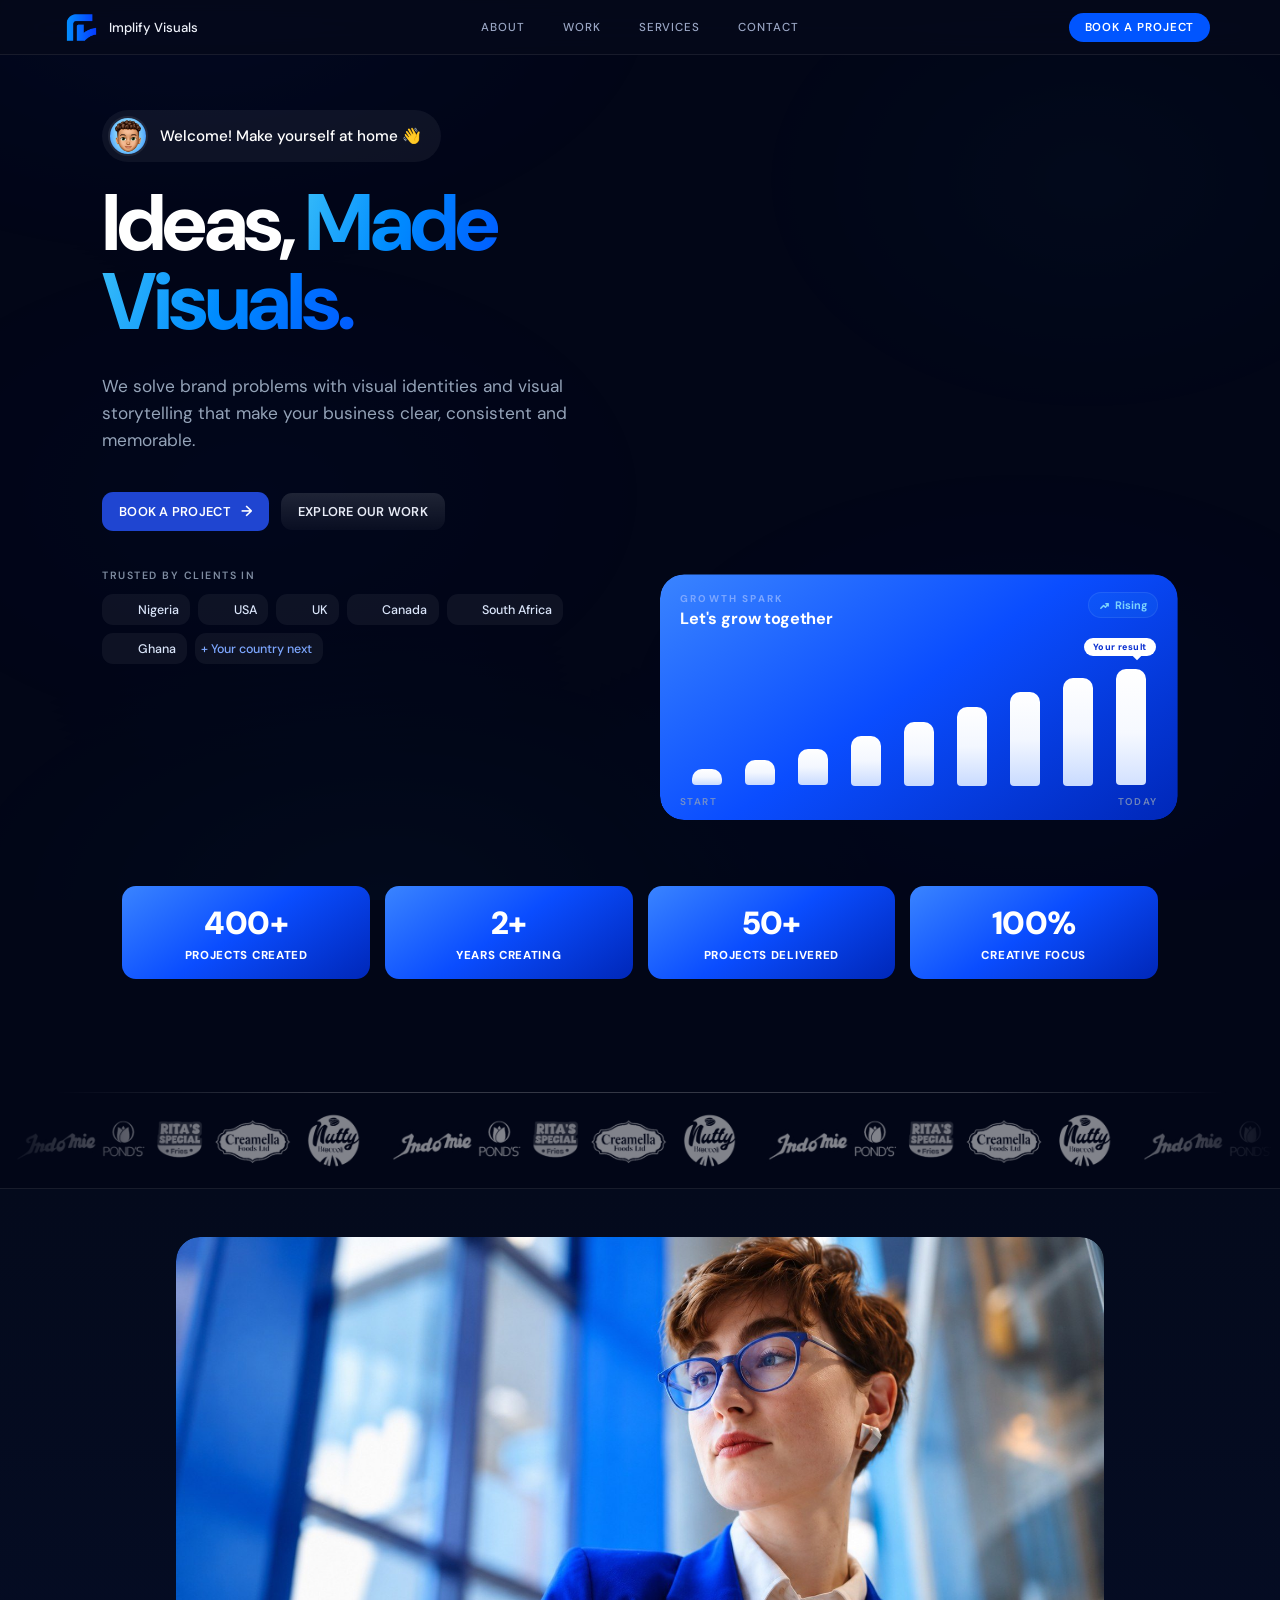
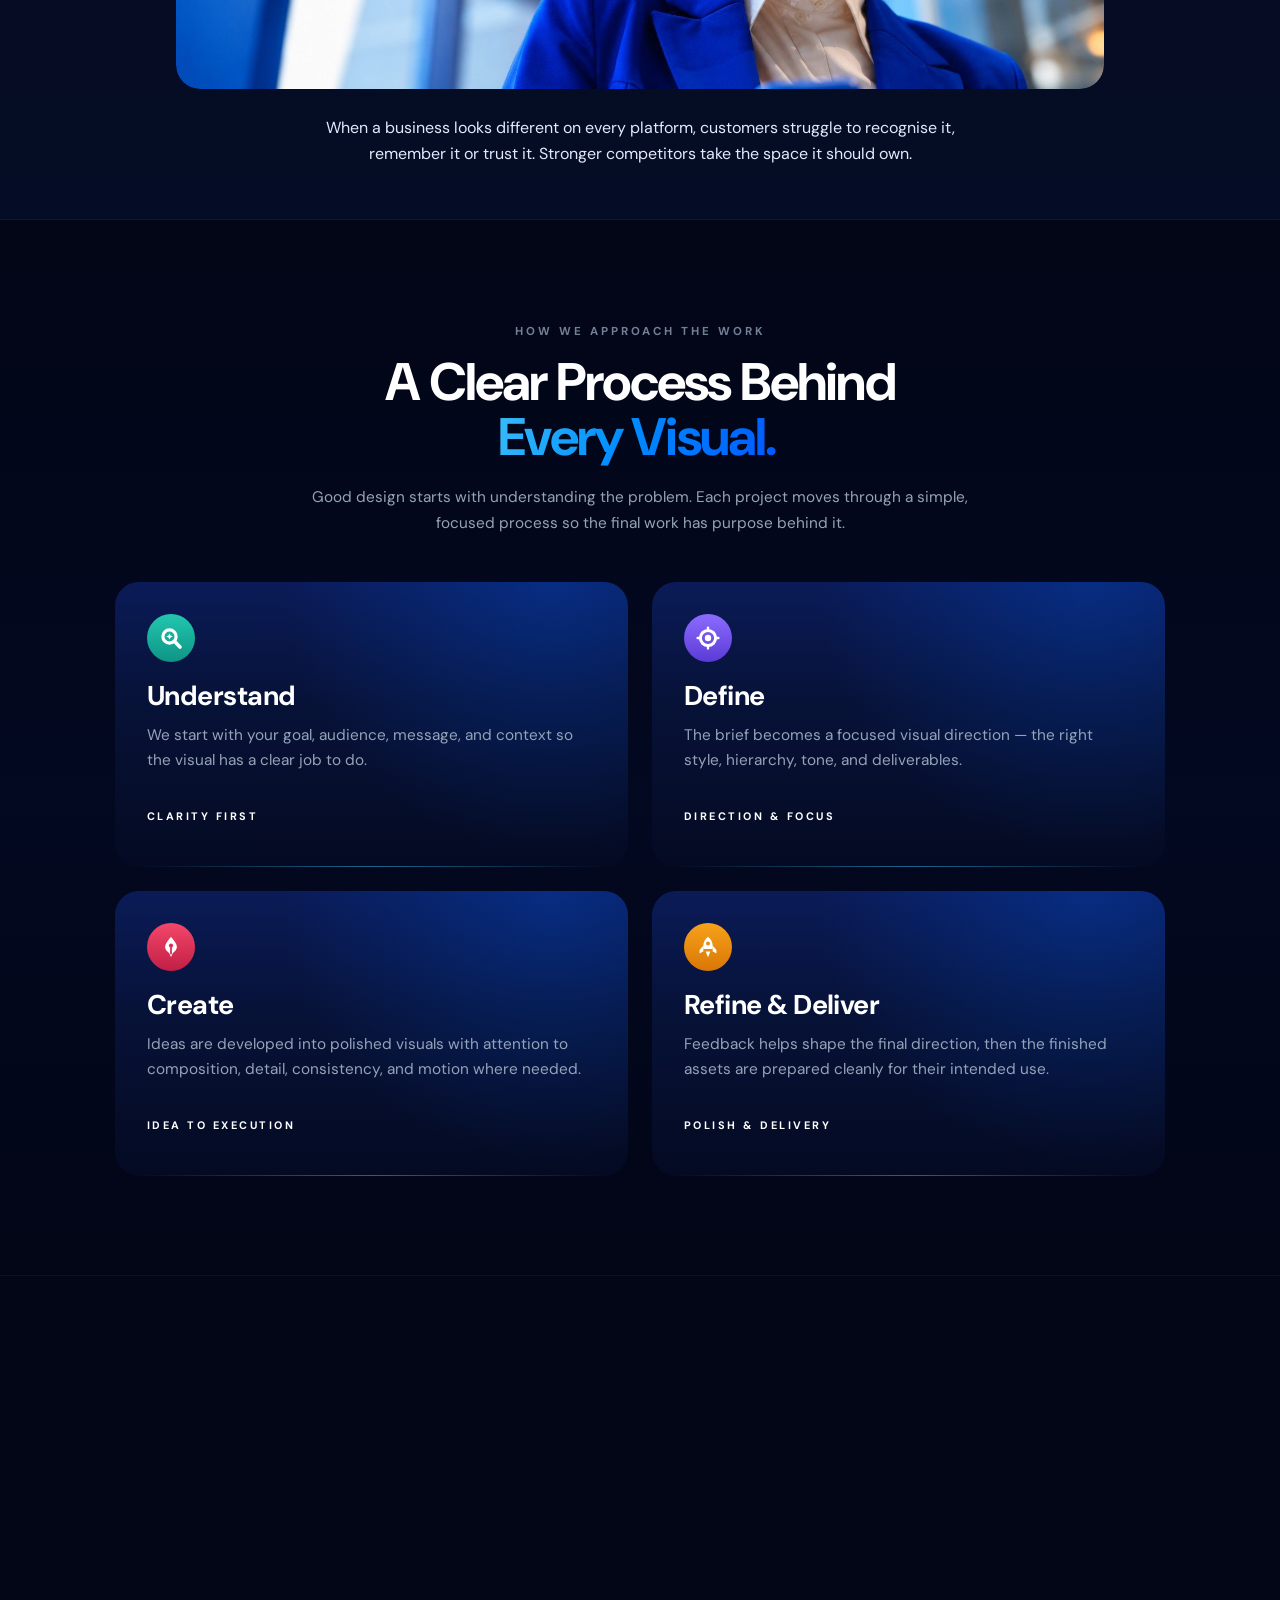
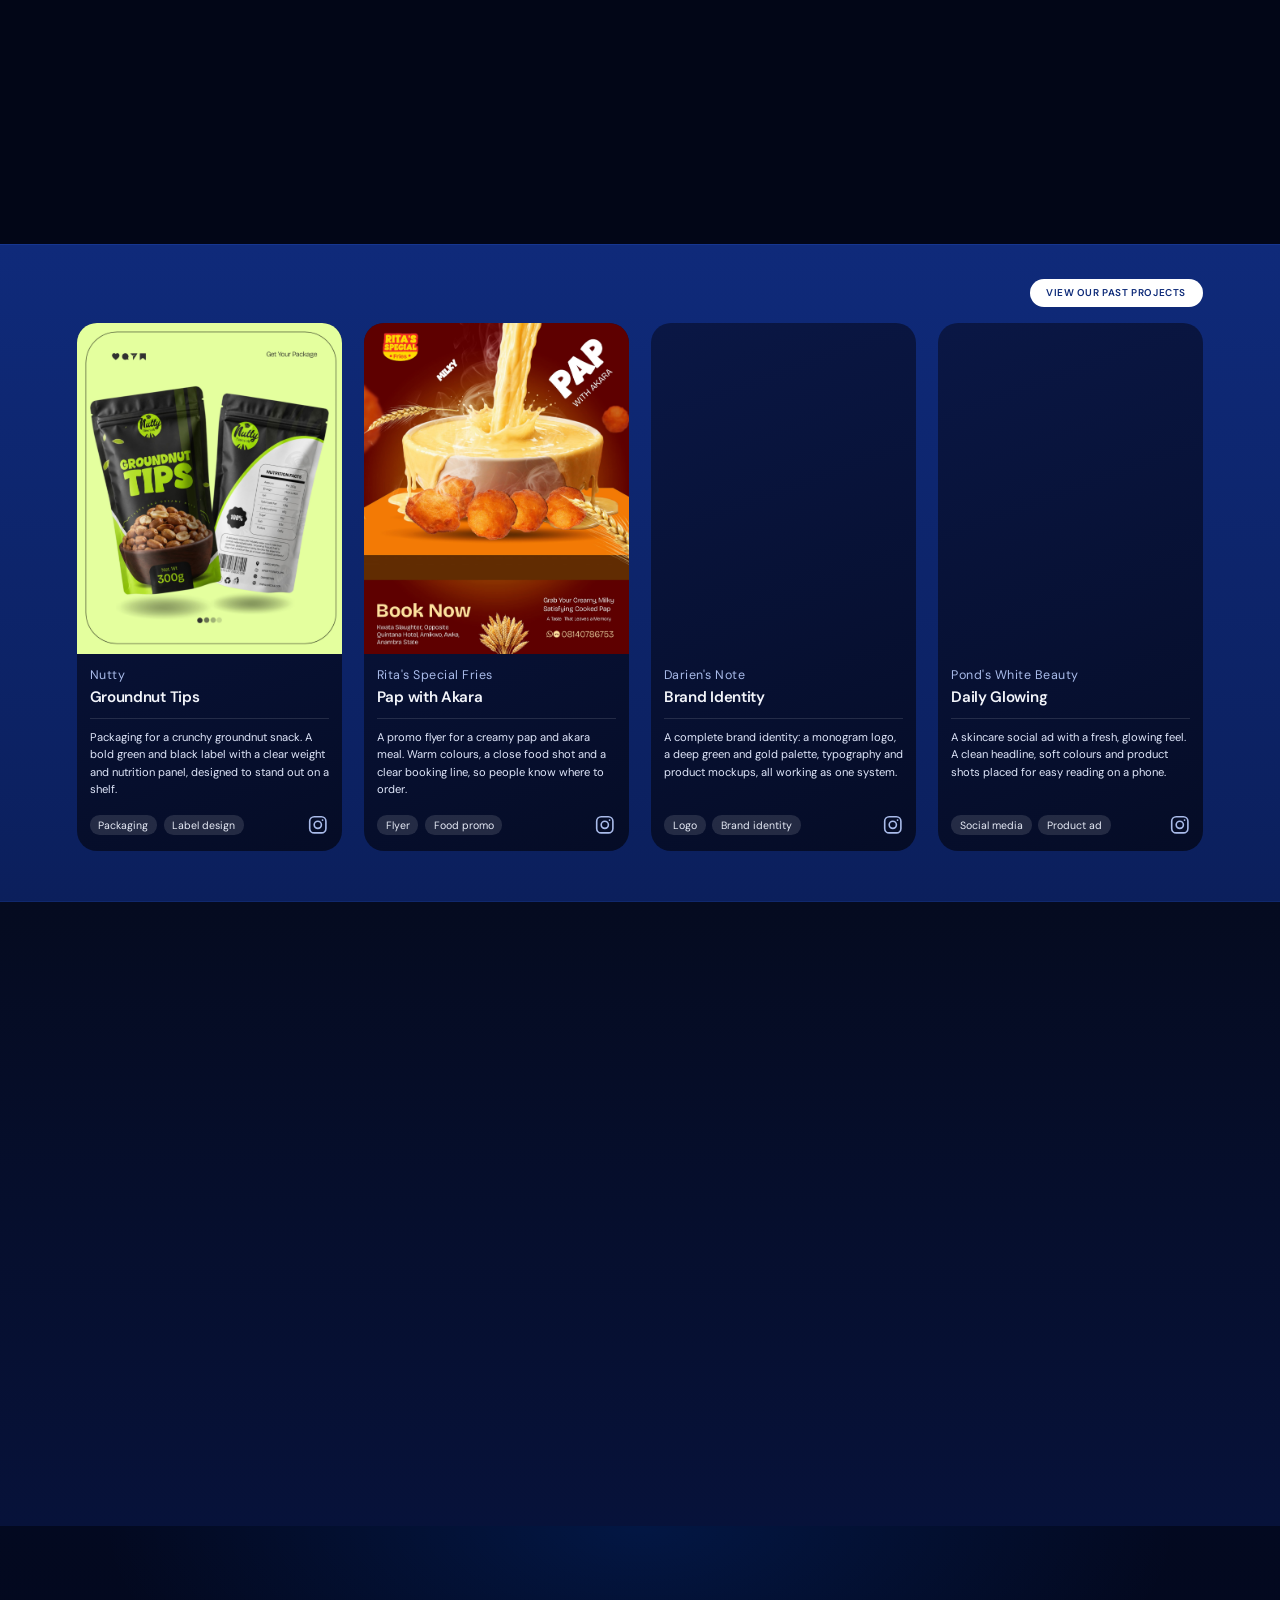
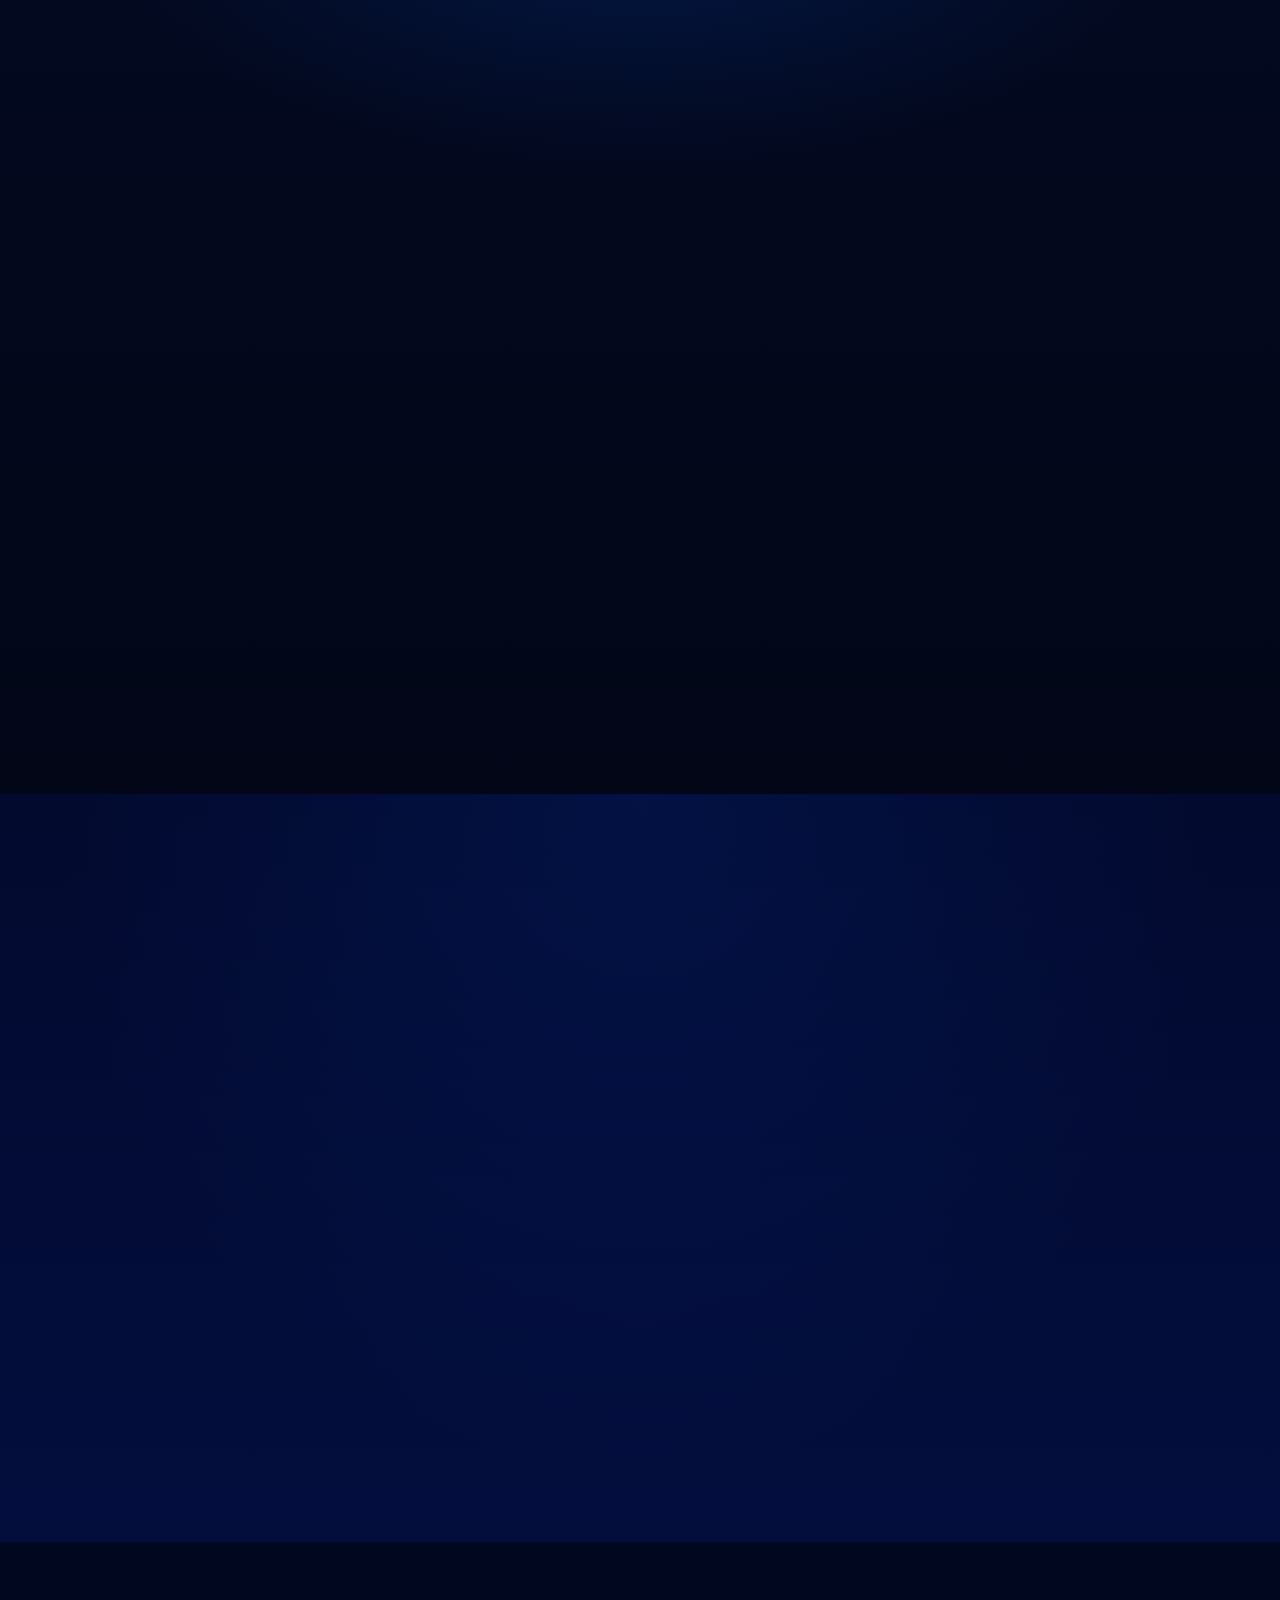
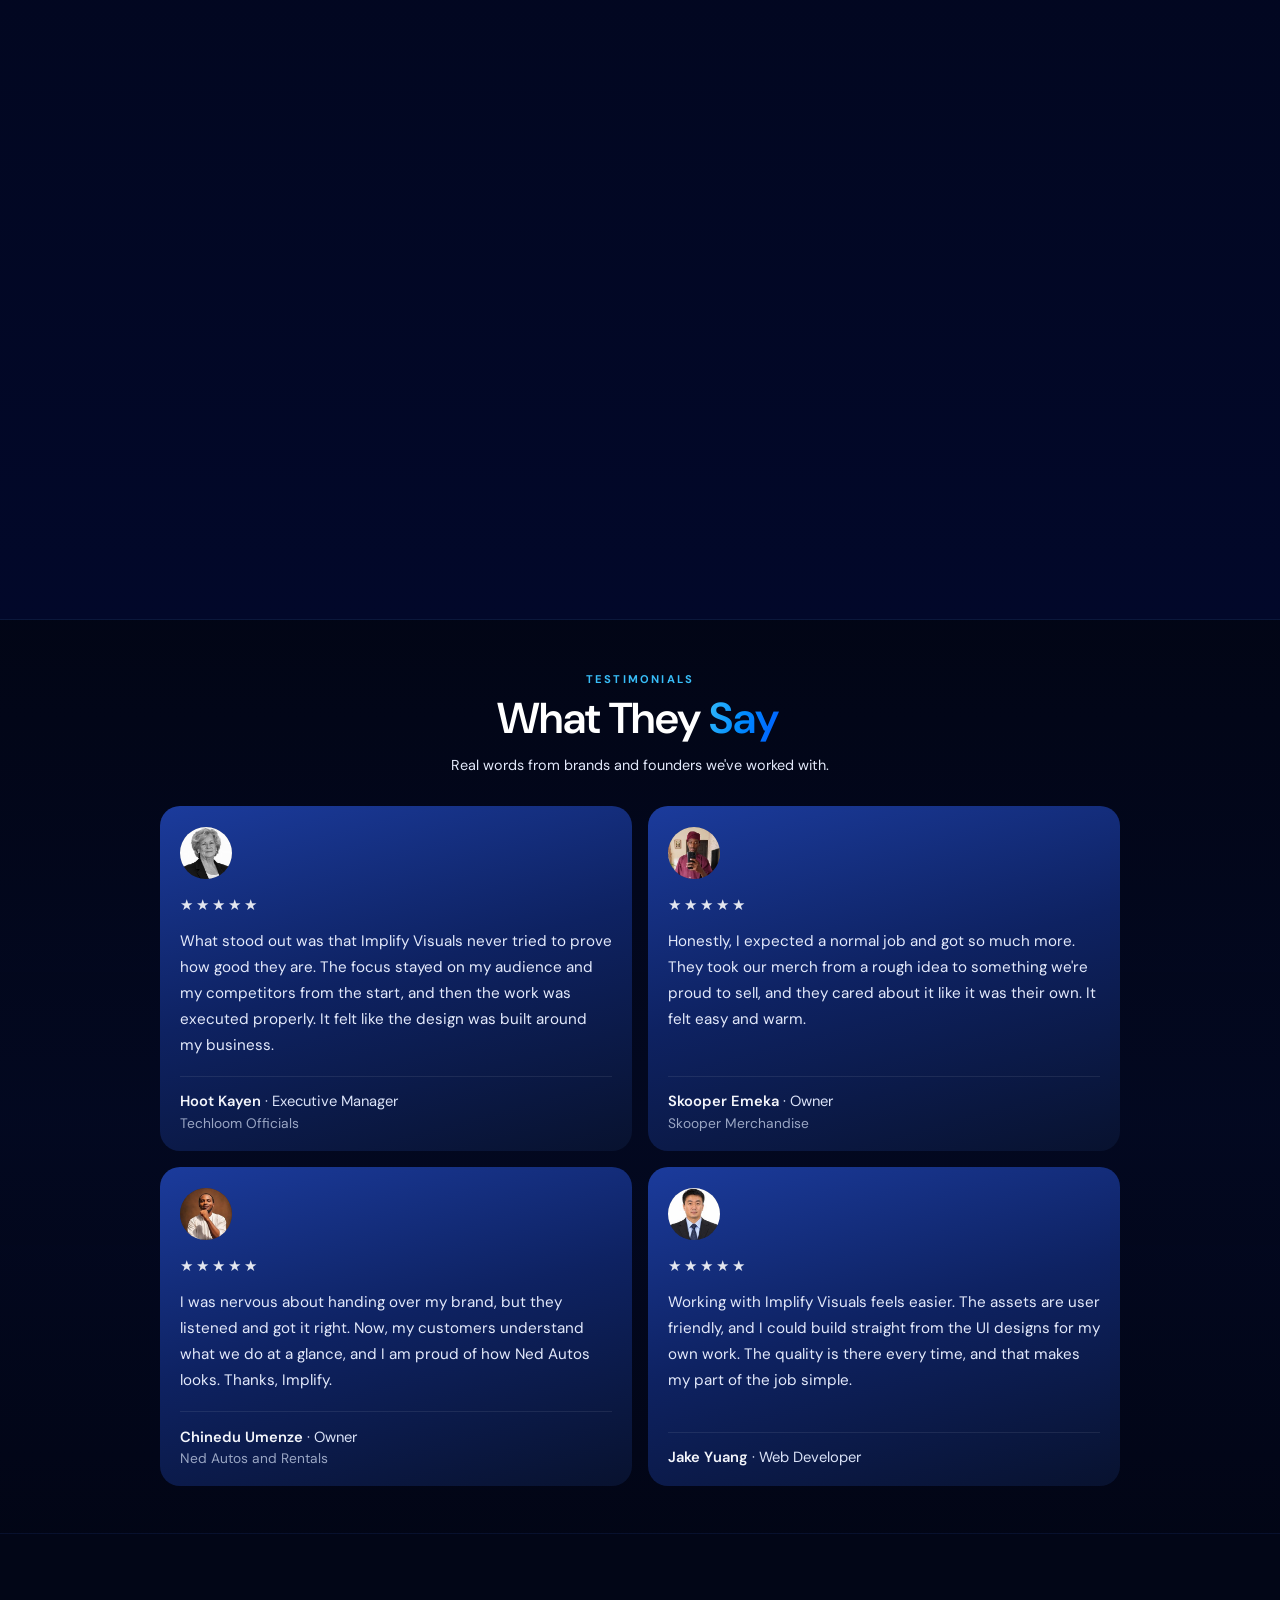
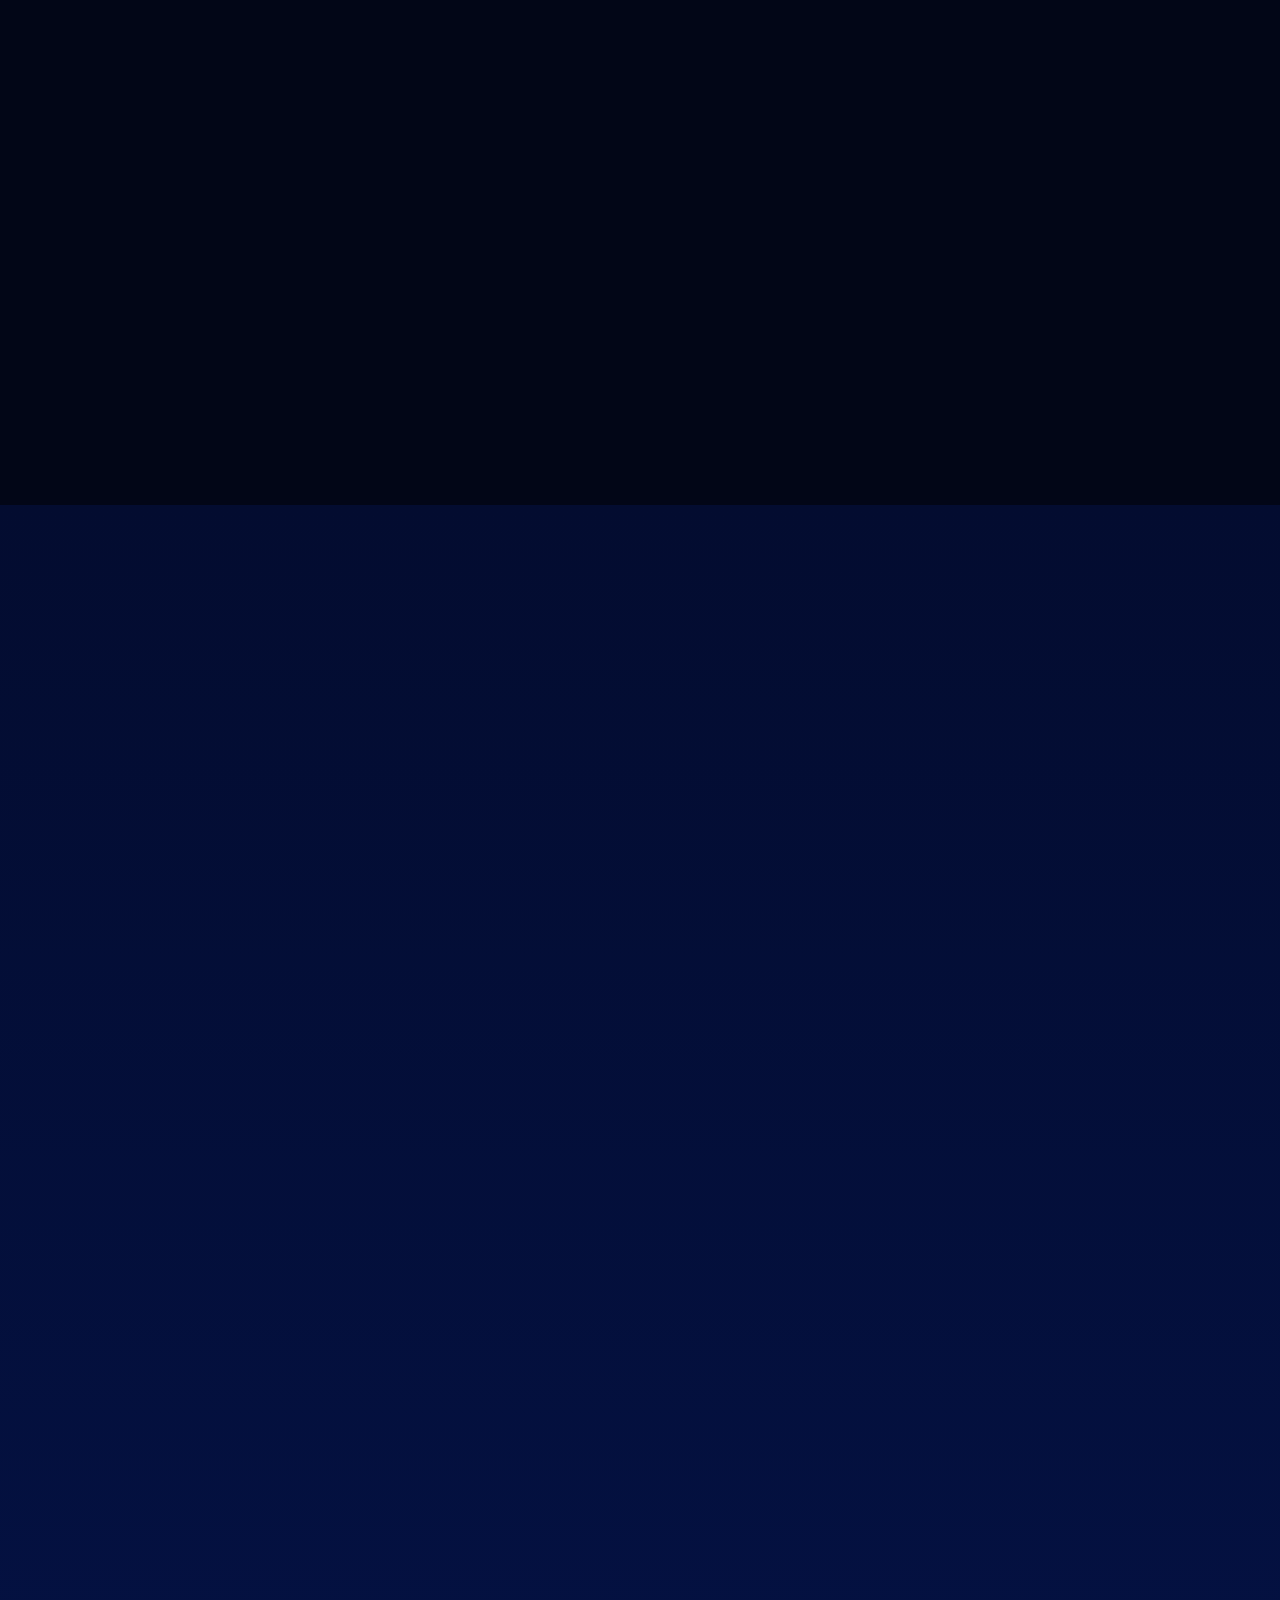
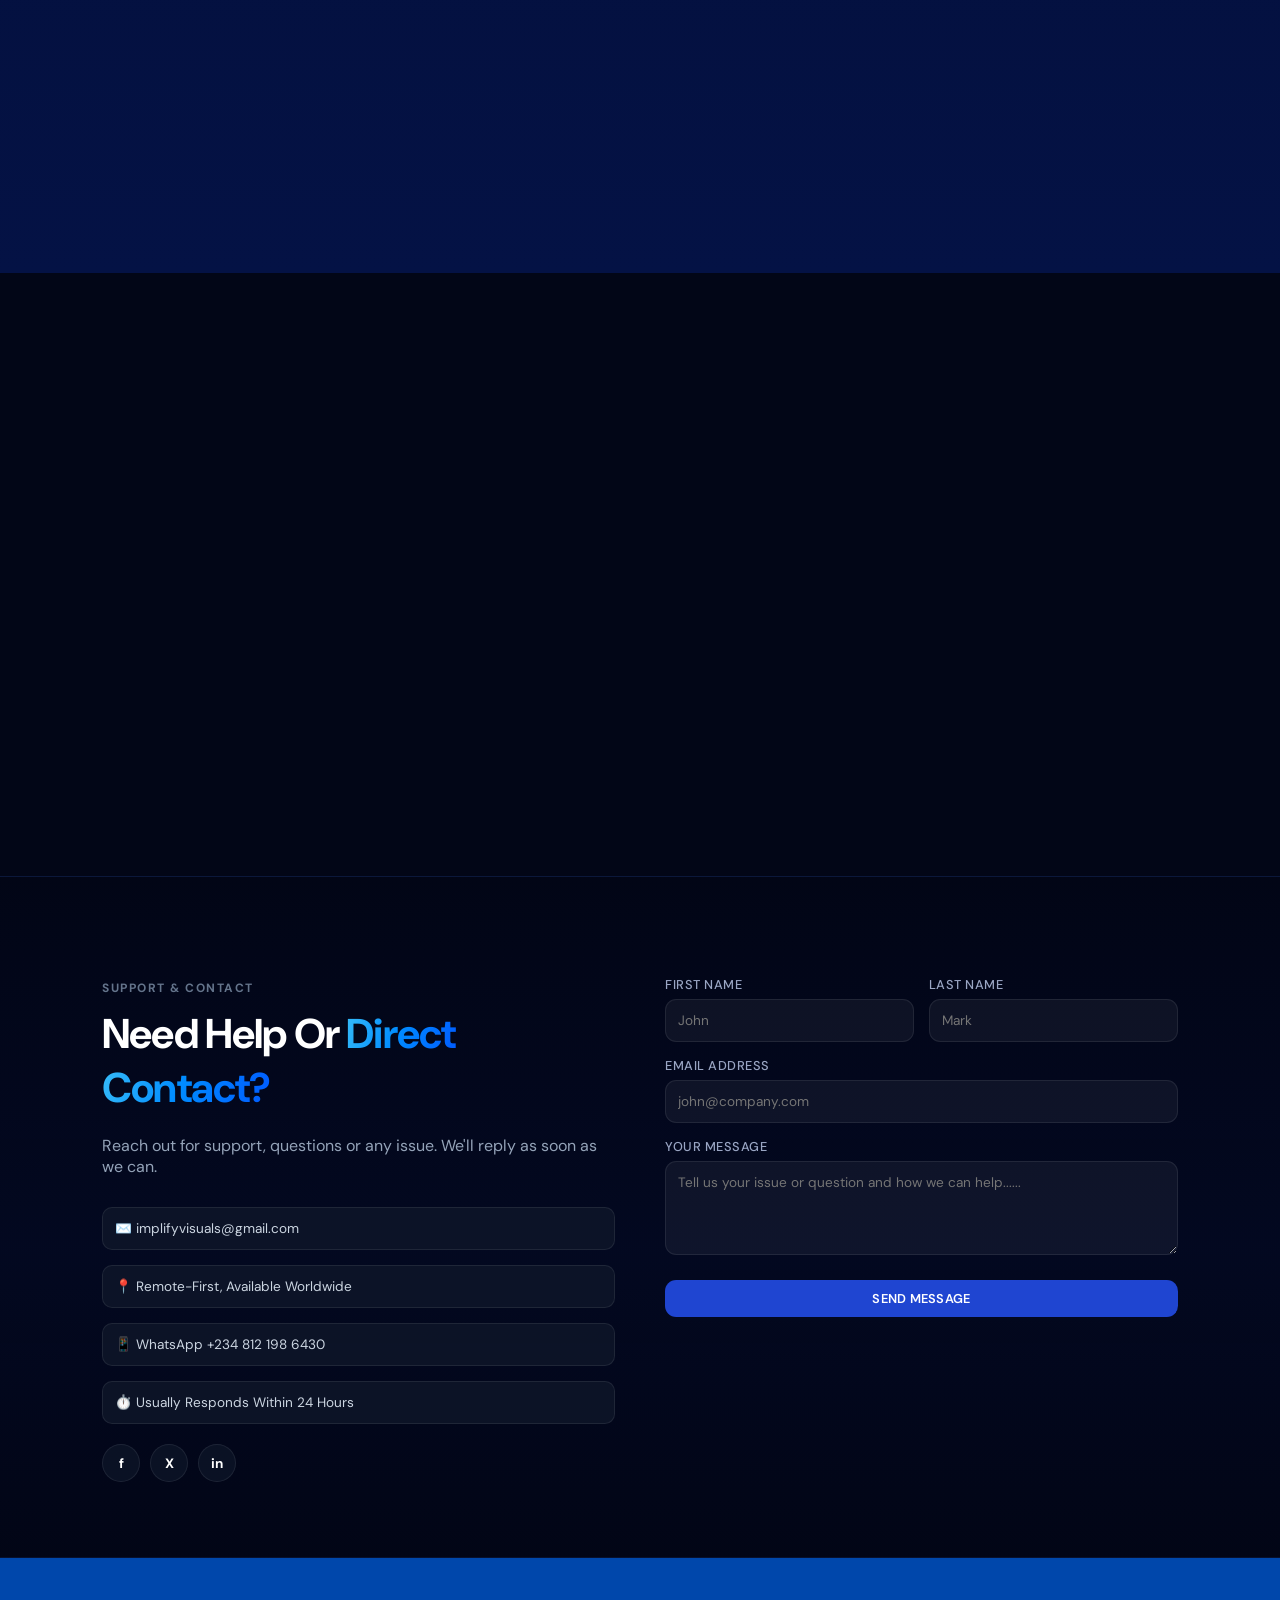
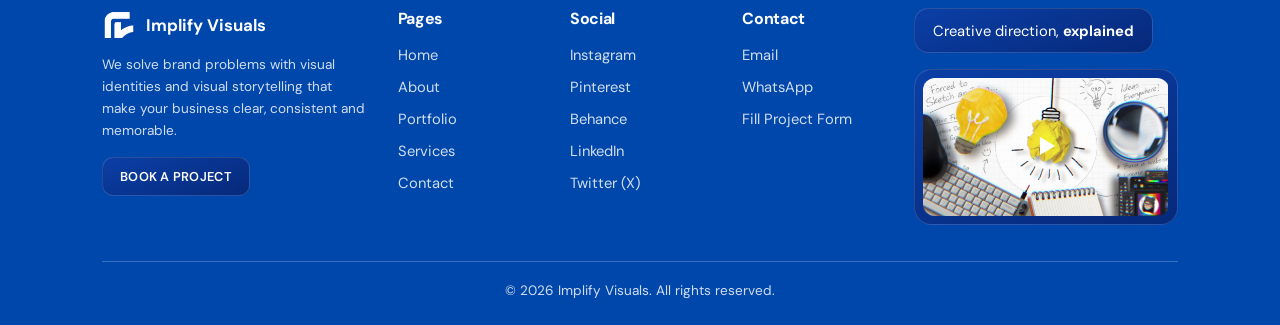
==== commit 44fb4b26: "Add files via upload" ====
--- a/index.html
+++ b/index.html
@@ -465,7 +465,7 @@
     <div class="motion-wrap">
         <div class="motion-glass">
             <div class="motion-stage vid-card">
-                <video preload="none" playsinline poster="images/andrea-bank-poster.jpg?v=1" aria-label="Motion graphics for Andrea Bank"><source src="images/andrea-bank.mp4" type="video/mp4"></video>
+                <video preload="none" playsinline poster="images/andrea-bank-poster.jpg?v=1" aria-label="Motion graphics for Andrea Bank"><source src="images/andrea-bank.mp4?v=2" type="video/mp4"></video>
                 <button type="button" class="vid-play" aria-label="Play motion graphics video"></button>
             </div>
             <div class="motion-info">
@@ -578,7 +578,7 @@
         <div class="footer-video">
             <span class="fv-pill">Creative direction, <strong>explained</strong></span>
             <div class="fv-frame"><div class="fv-stage vid-card">
-                <video preload="none" playsinline poster="images/creative-direction-poster.jpg?v=1" aria-label="What is creative direction? Video"><source src="images/creative-direction.mp4" type="video/mp4"></video>
+                <video preload="none" playsinline poster="images/creative-direction-poster.jpg?v=1" aria-label="What is creative direction? Video"><source src="images/creative-direction.mp4?v=2" type="video/mp4"></video>
                 <button type="button" class="vid-play" aria-label="Play video"></button>
             </div></div>
         </div>
